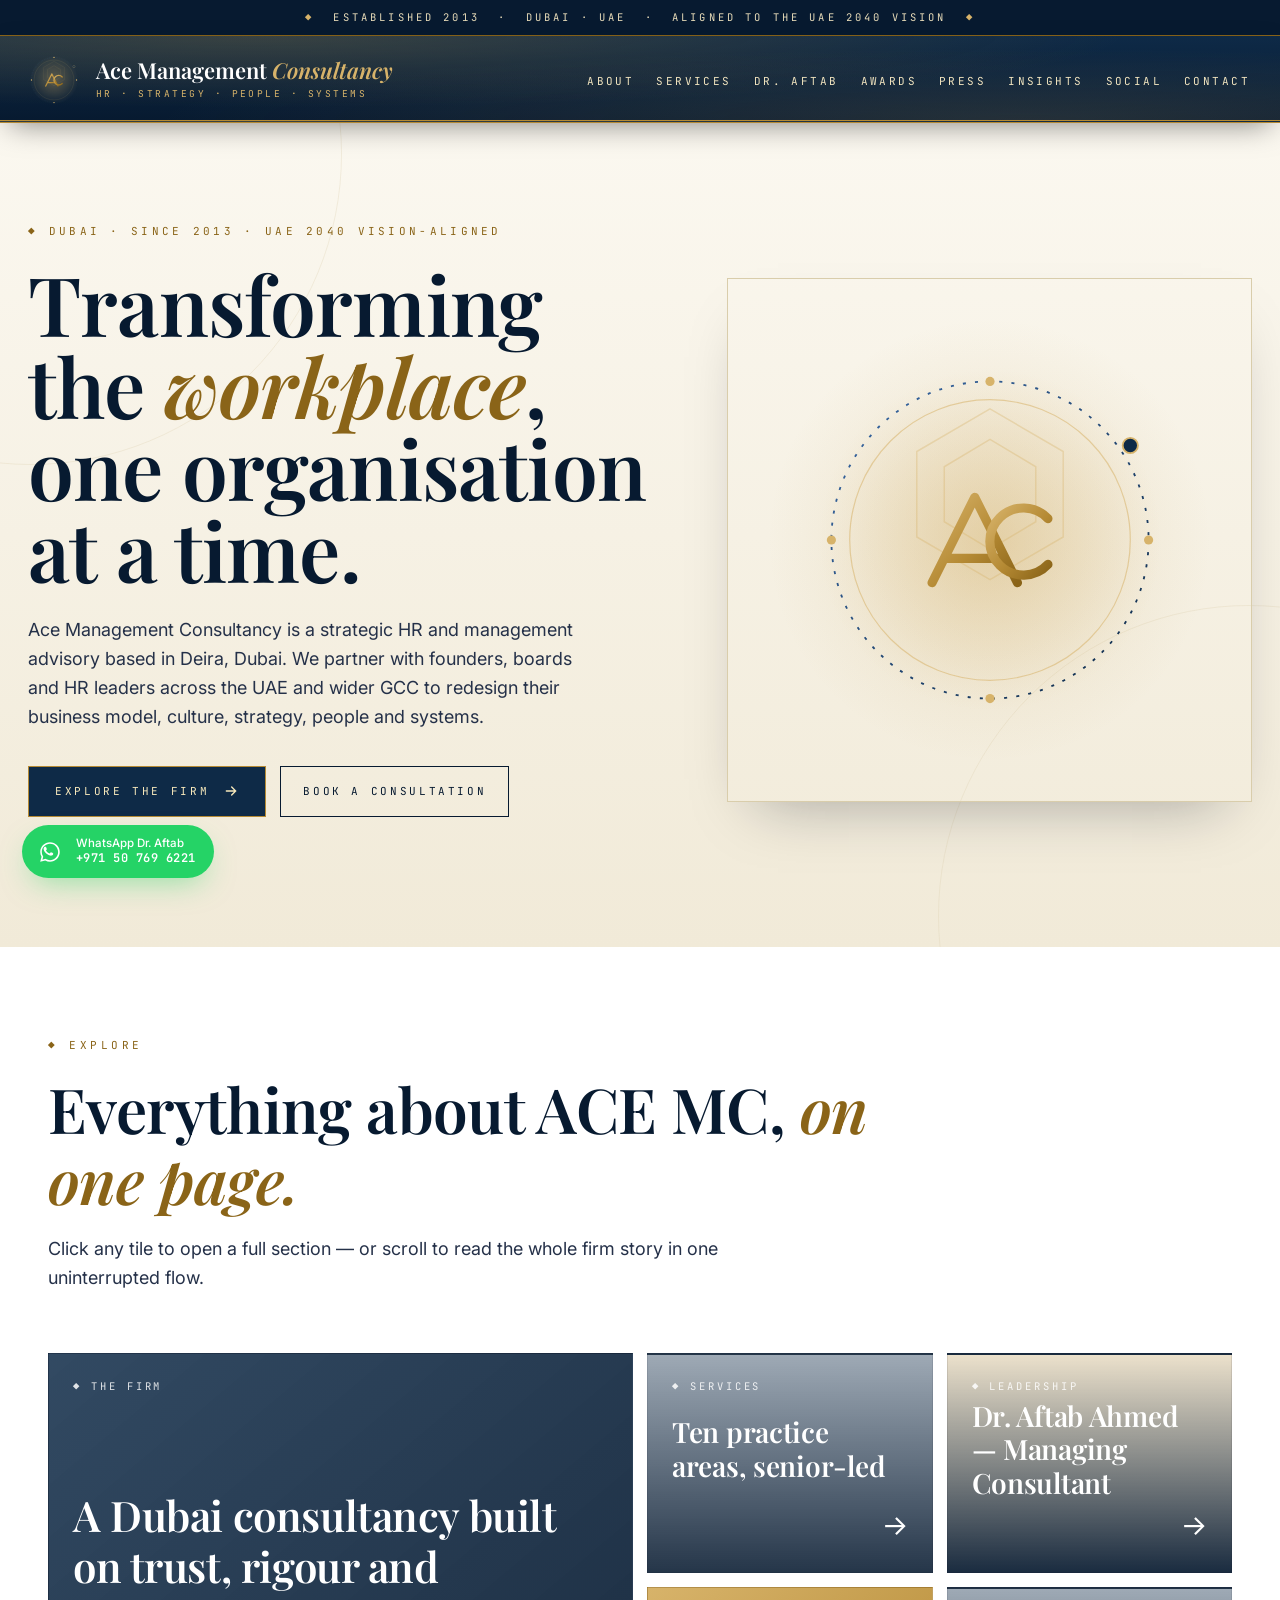
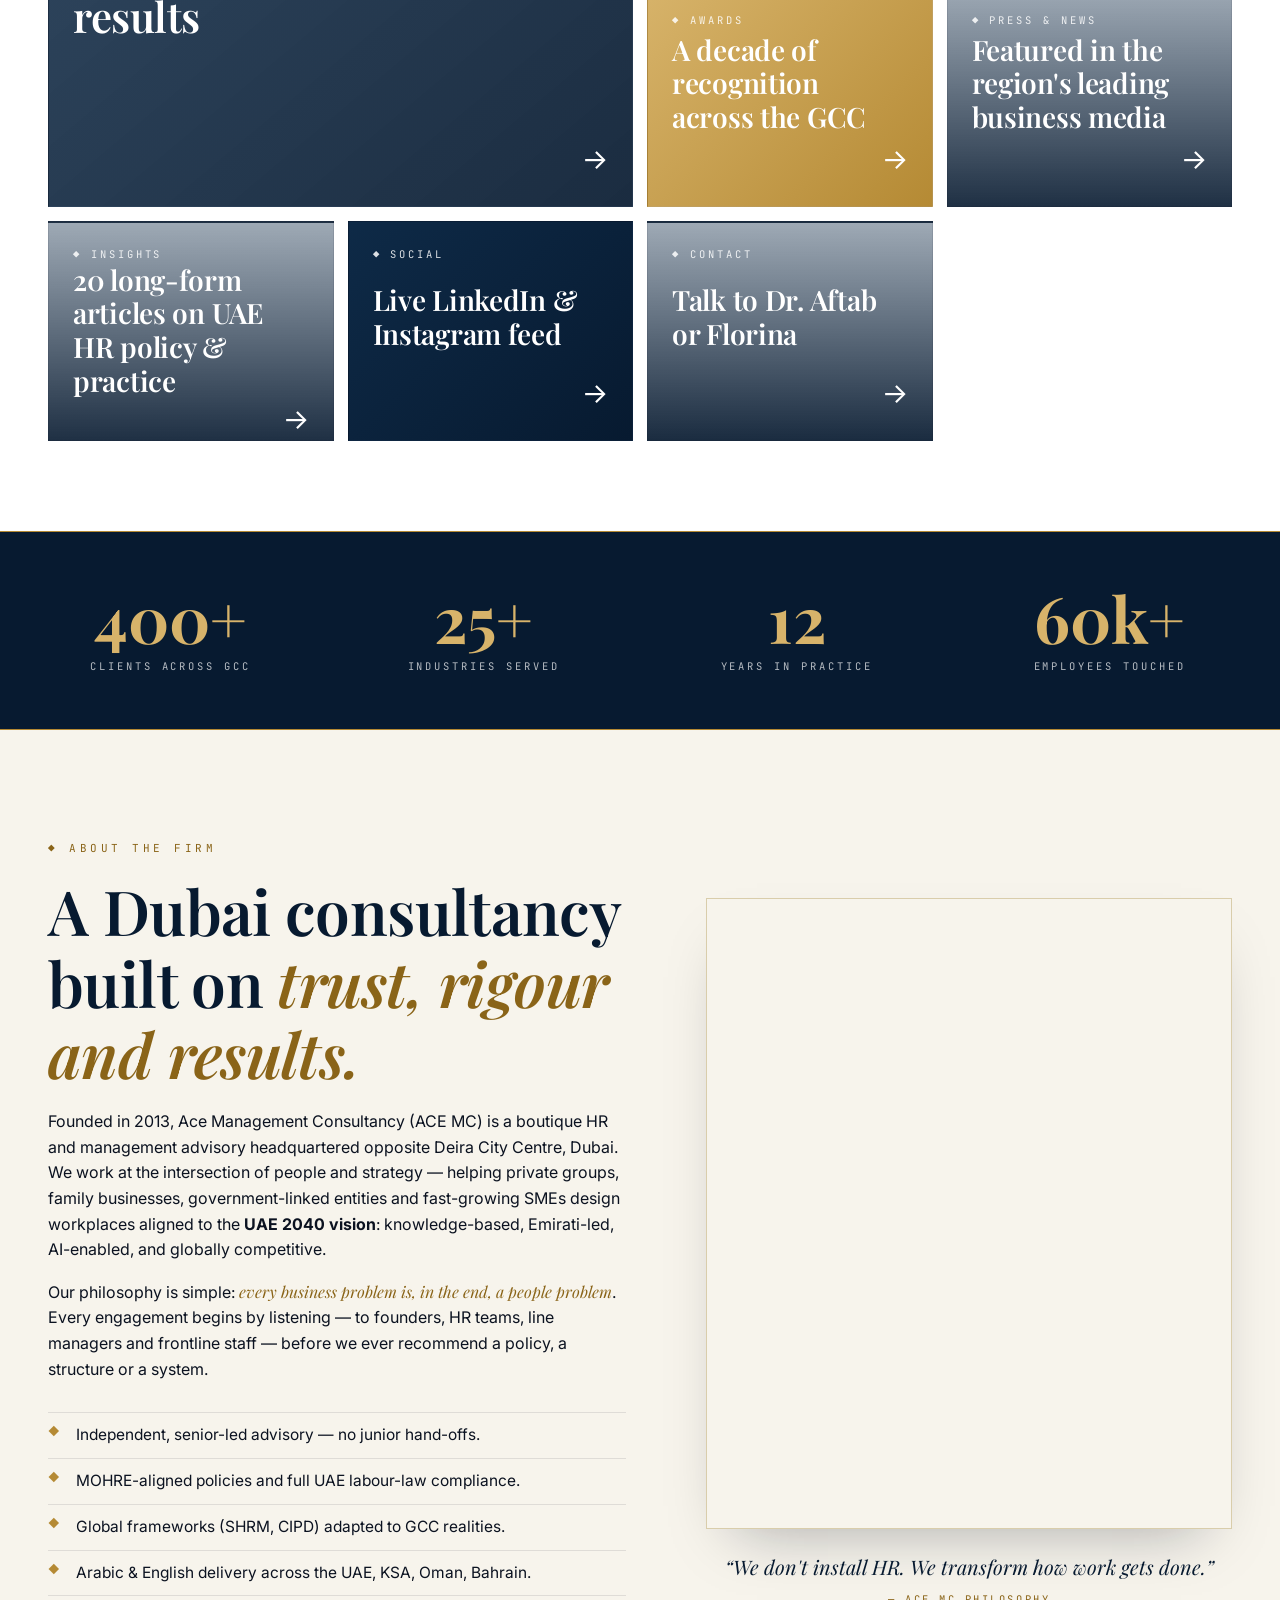
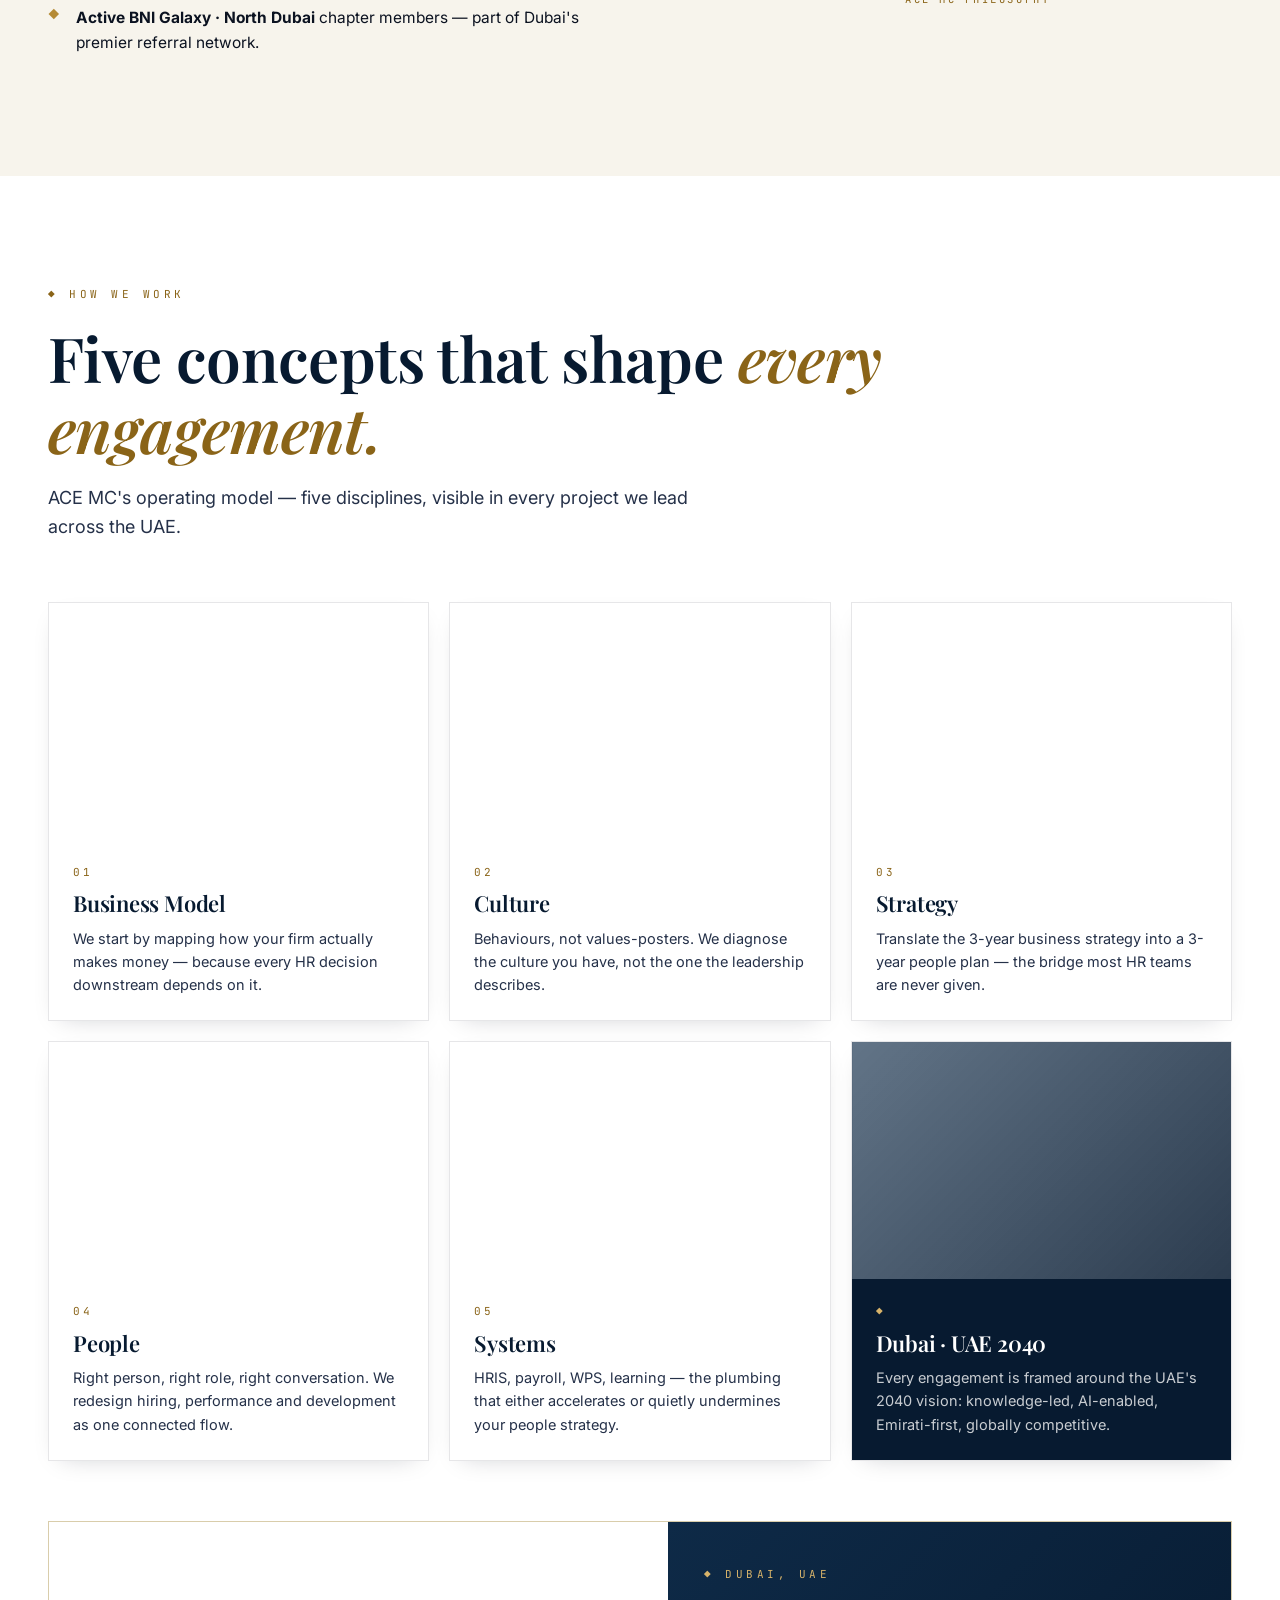
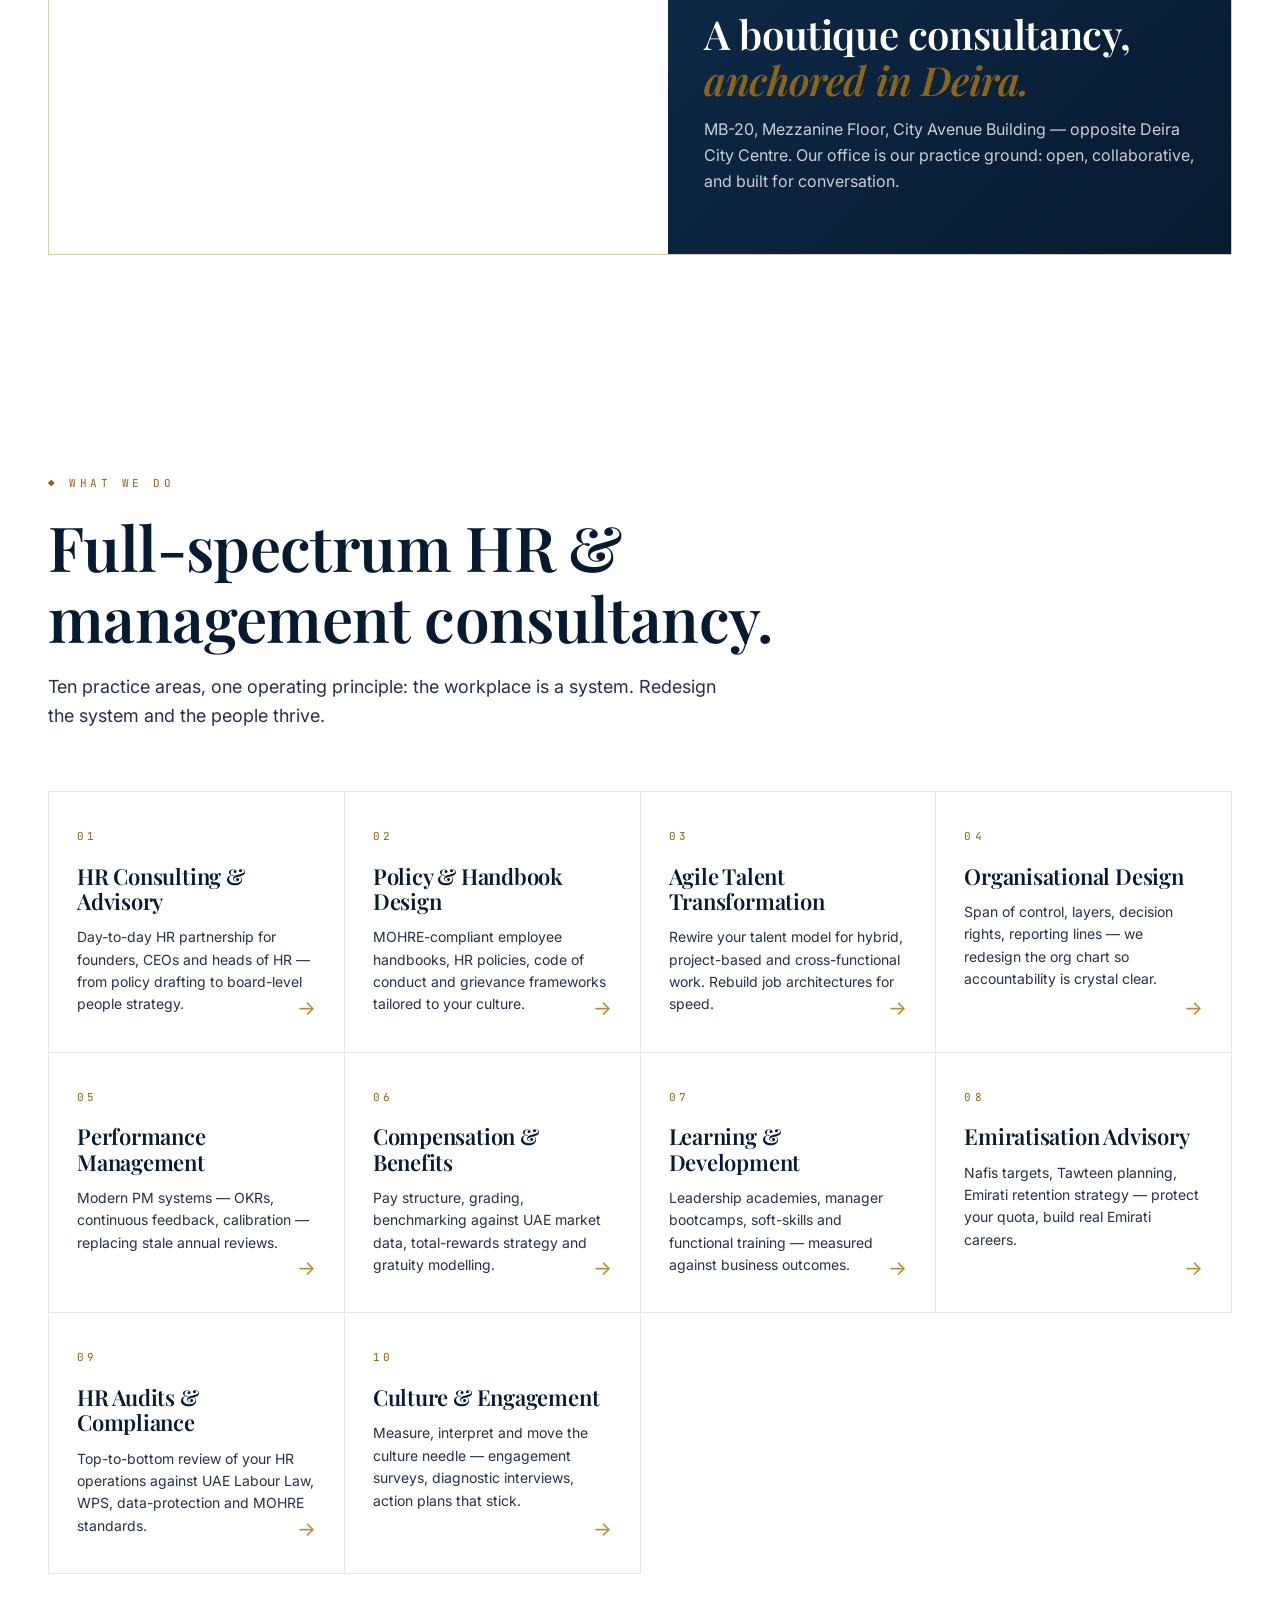
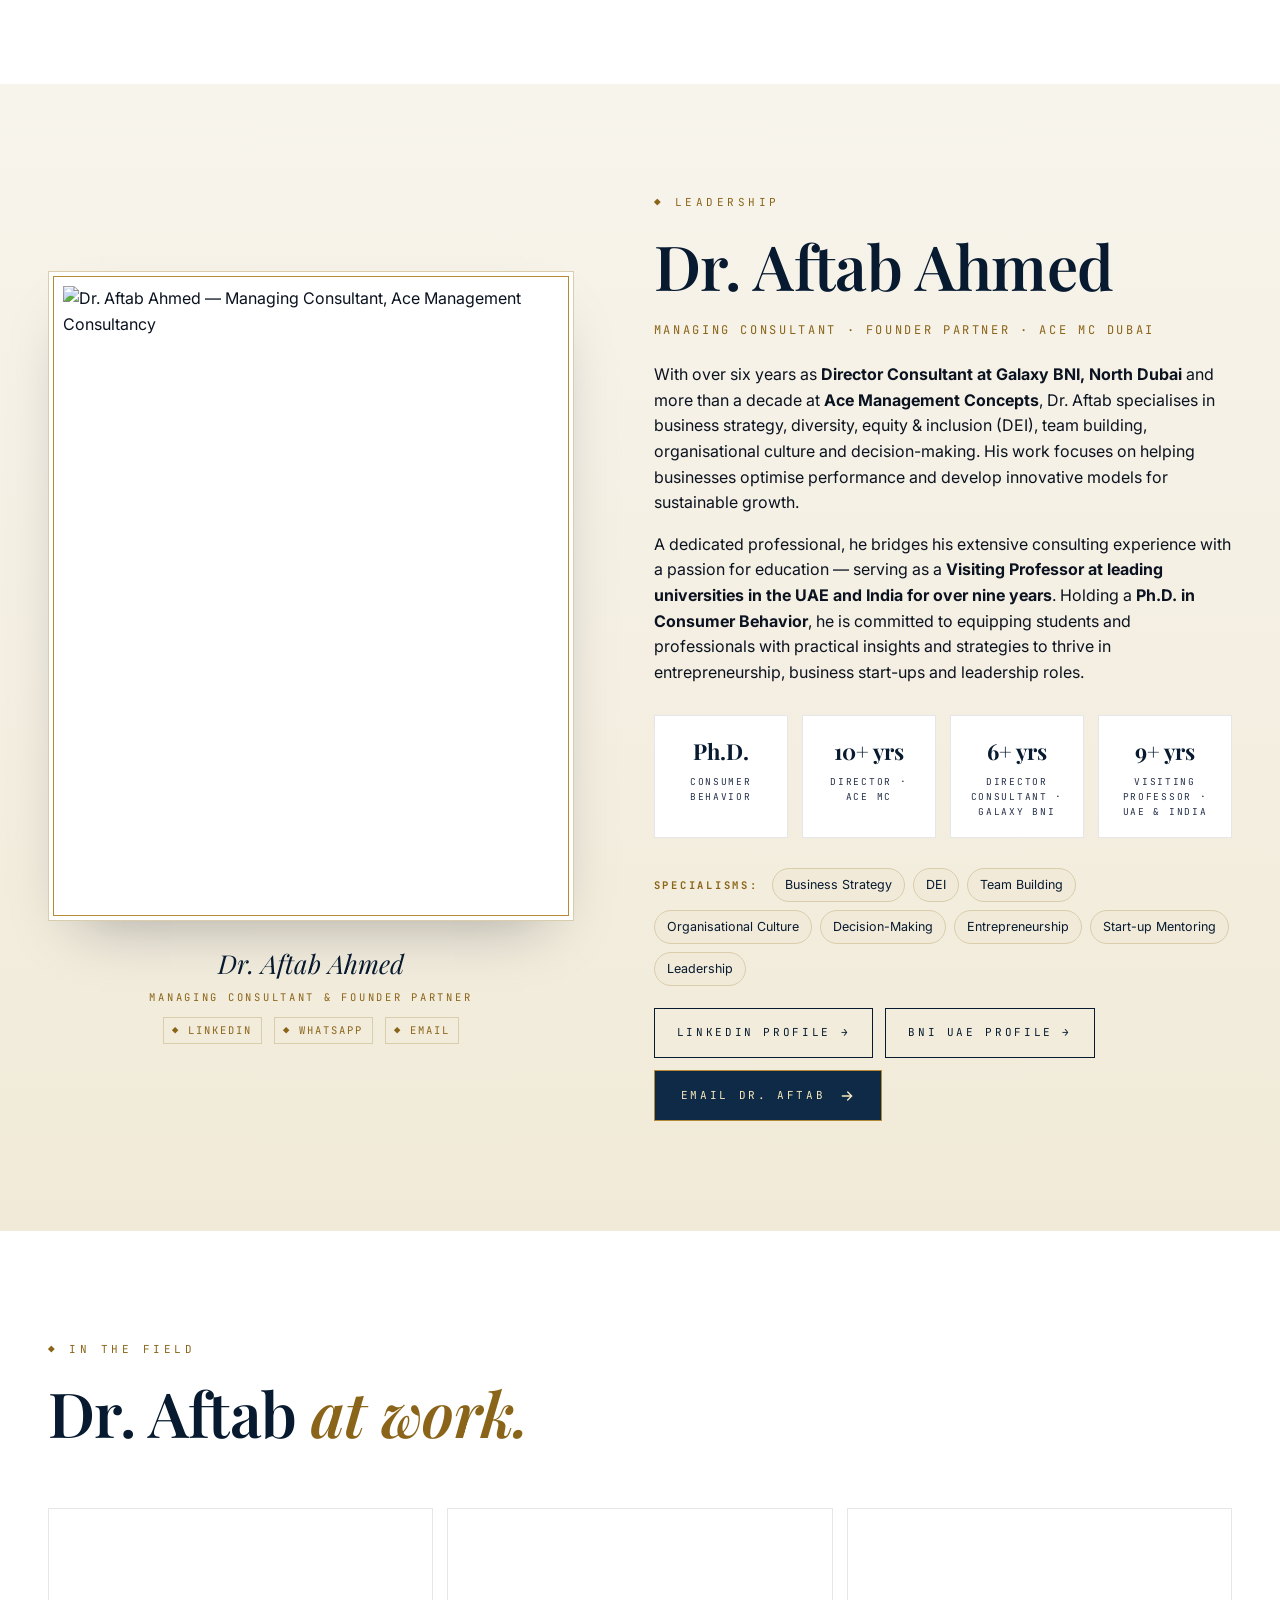
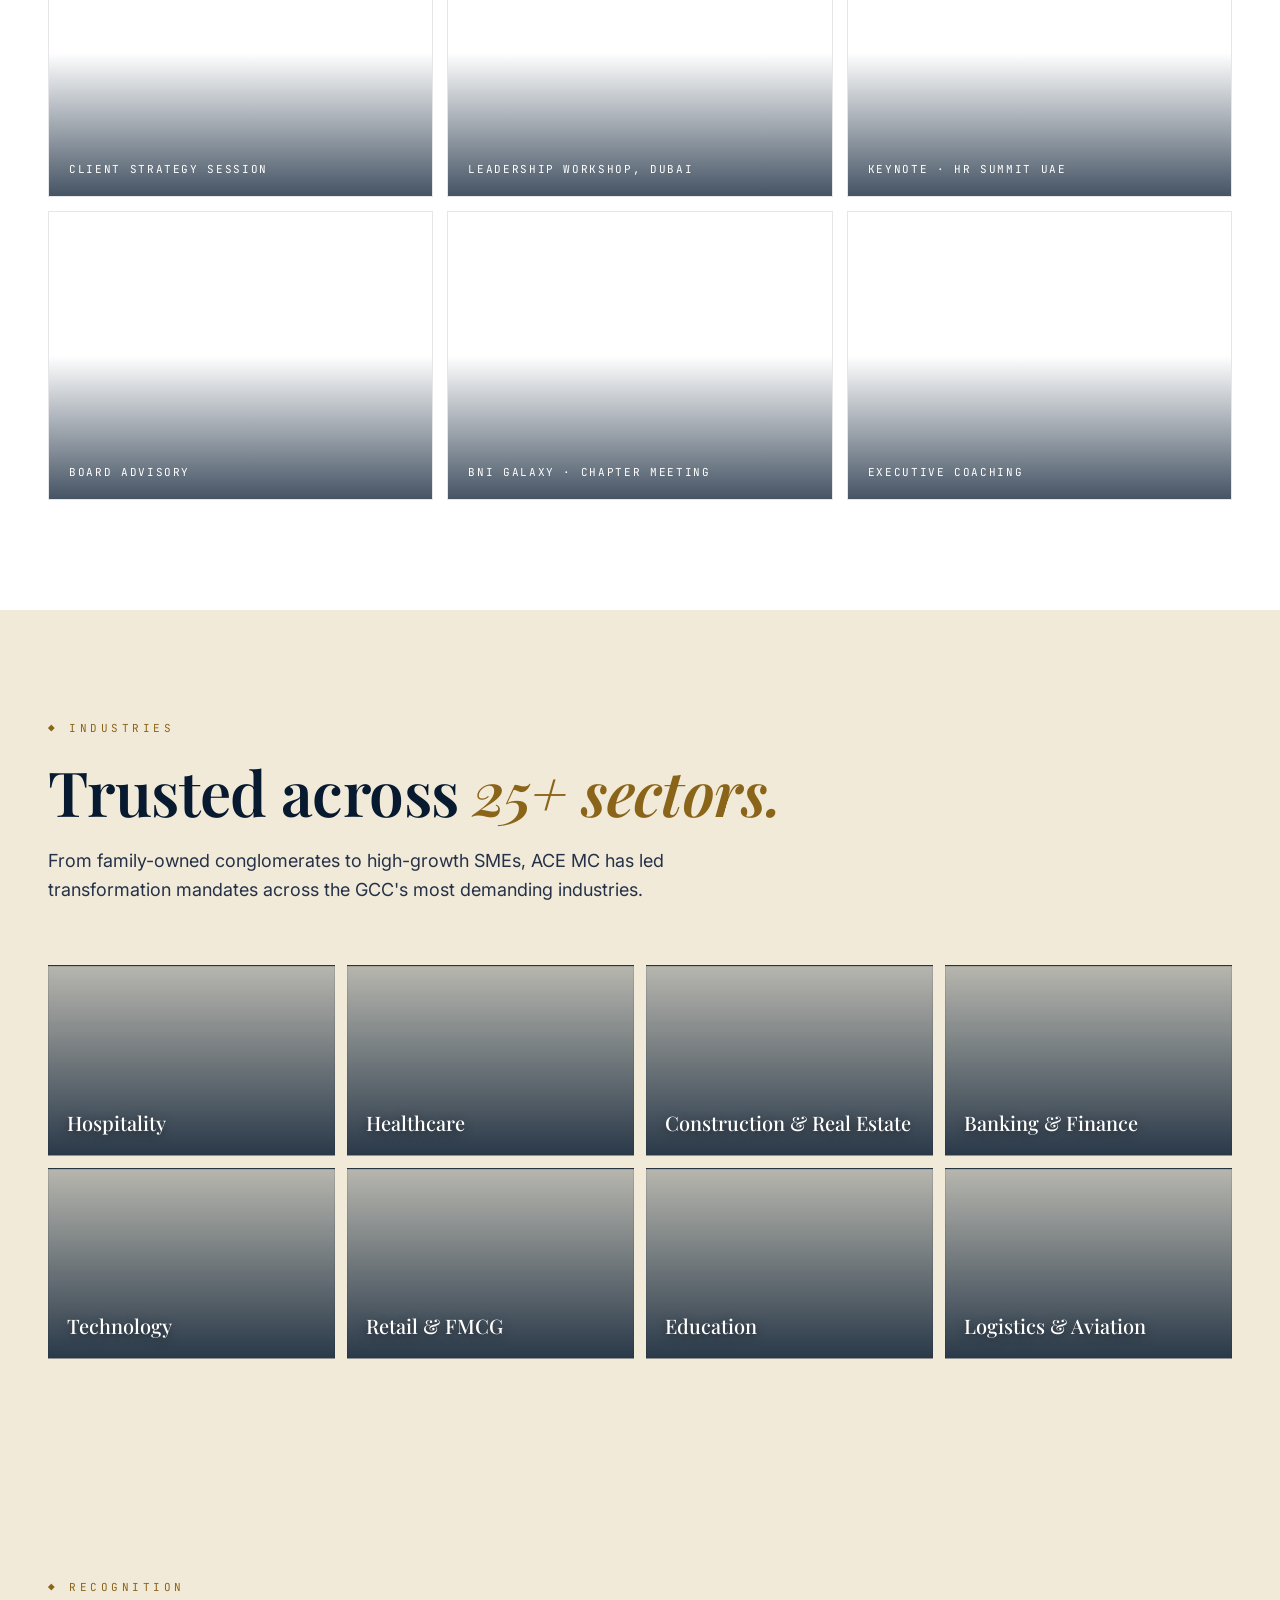
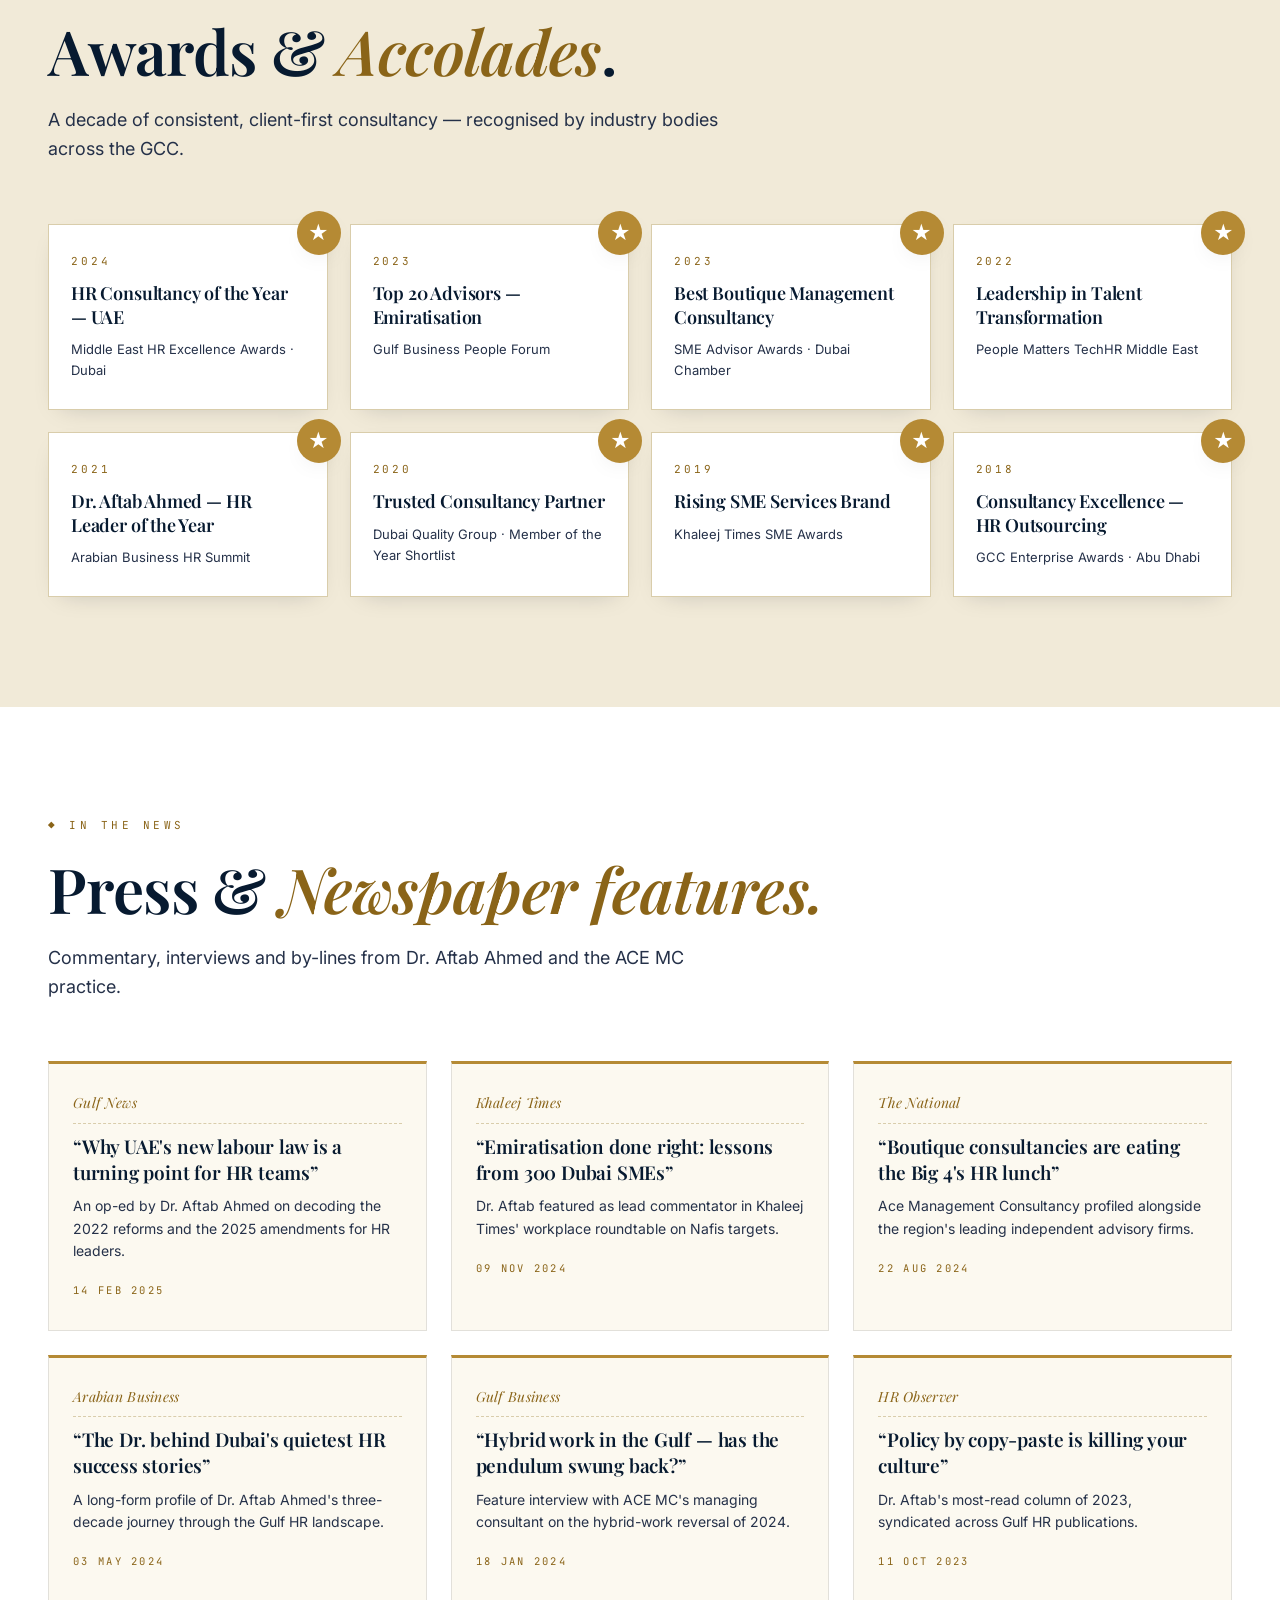
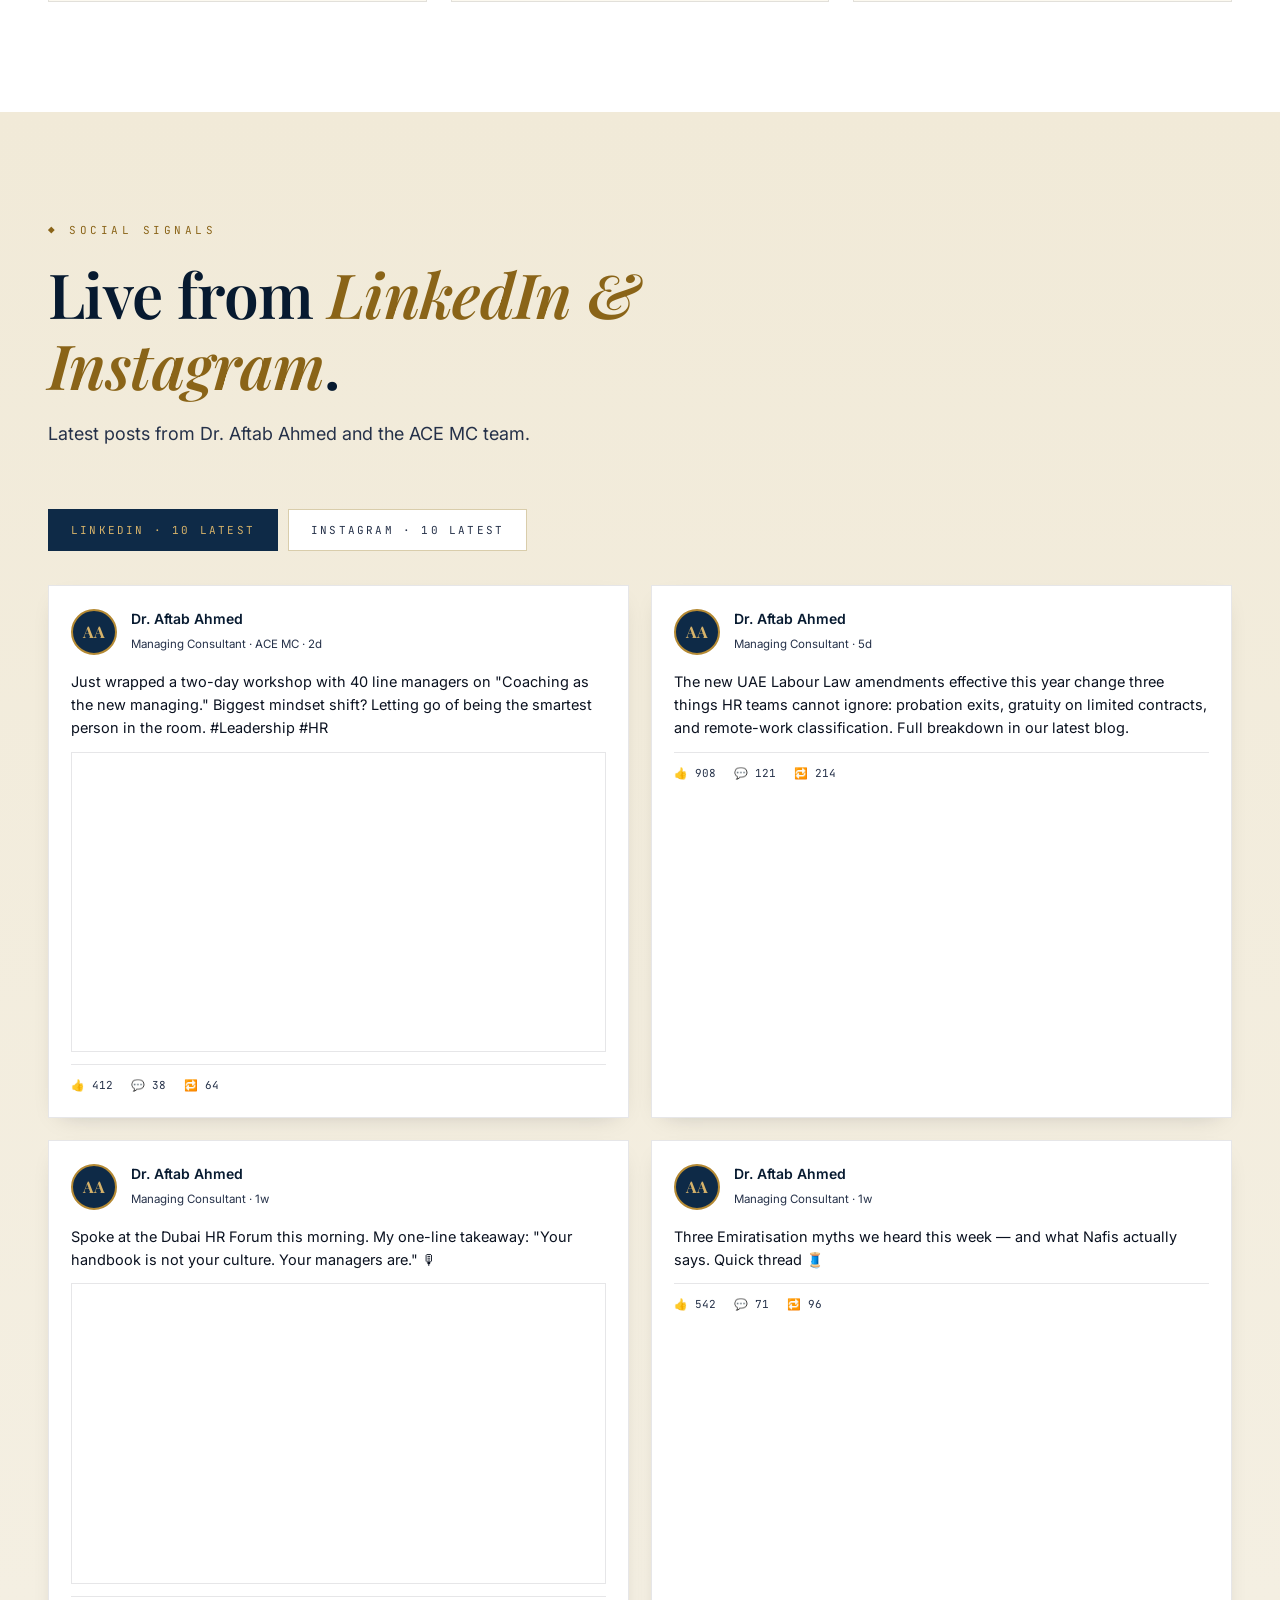
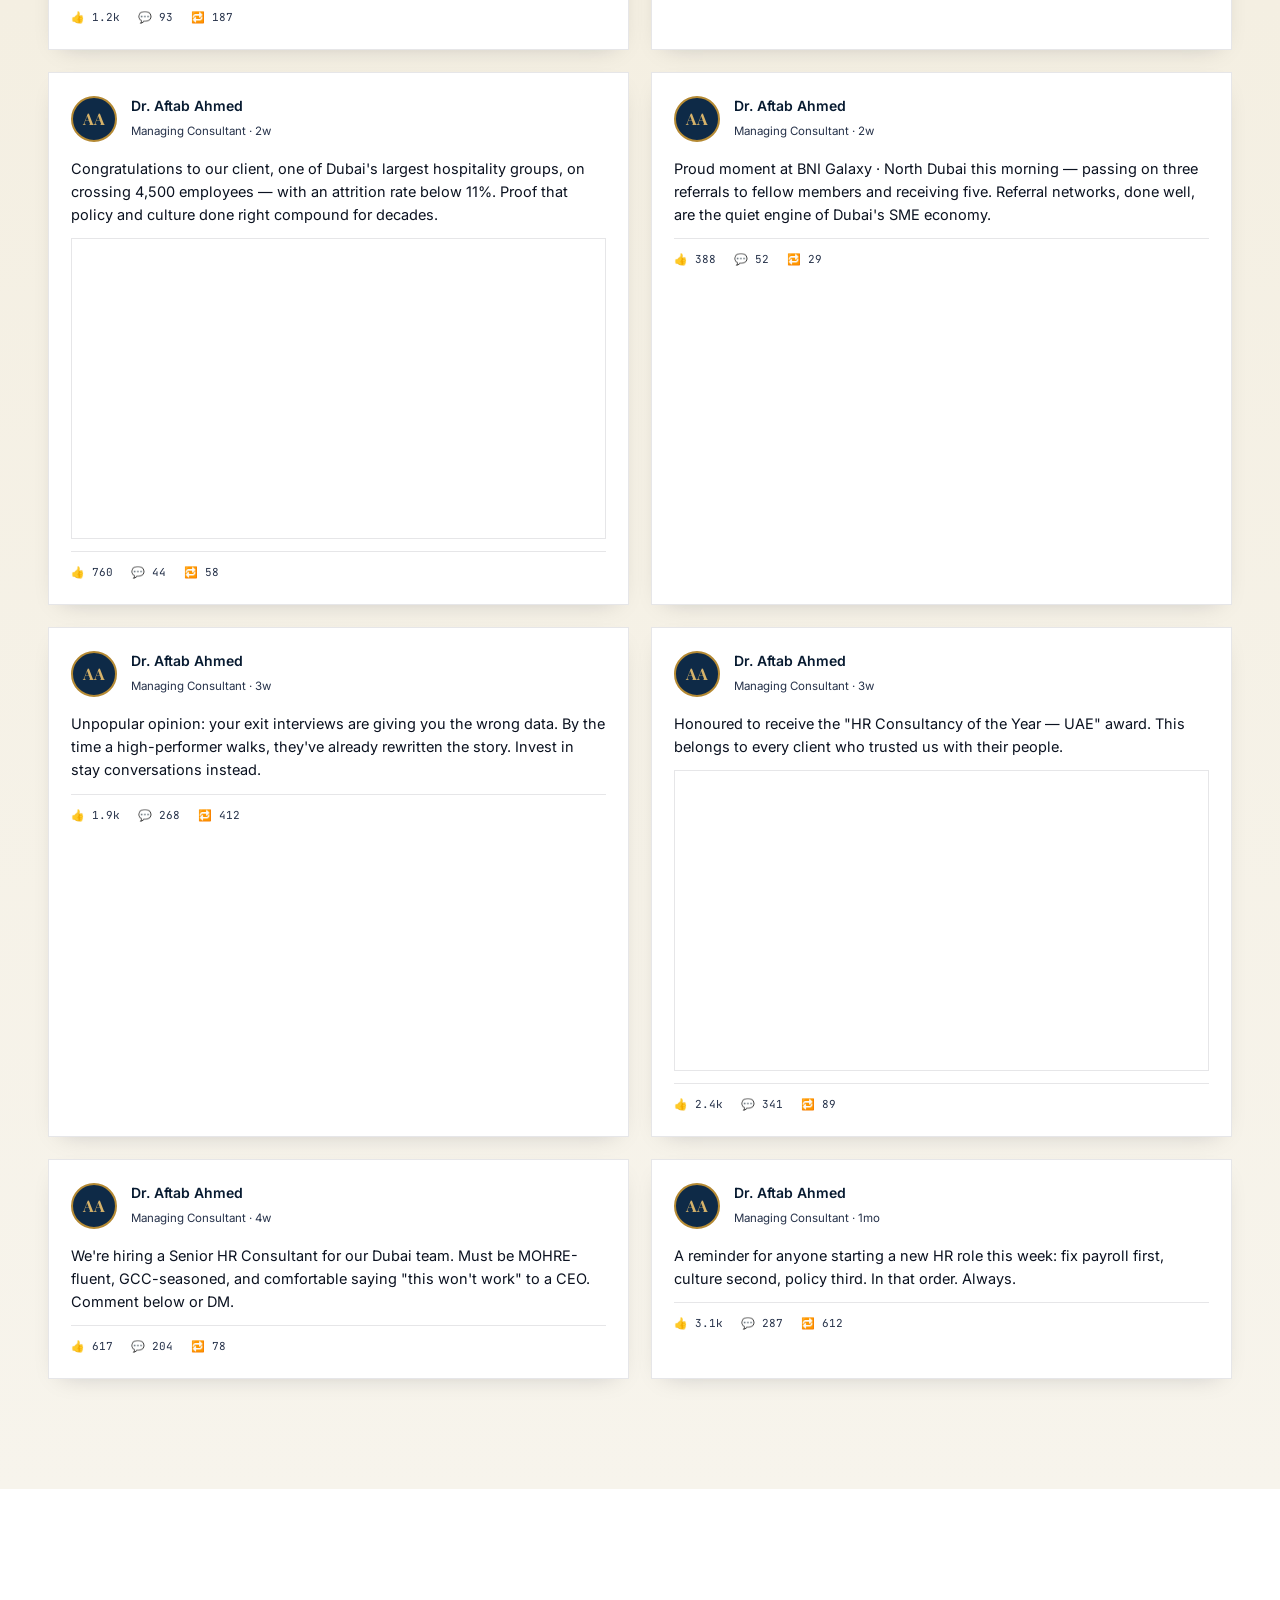
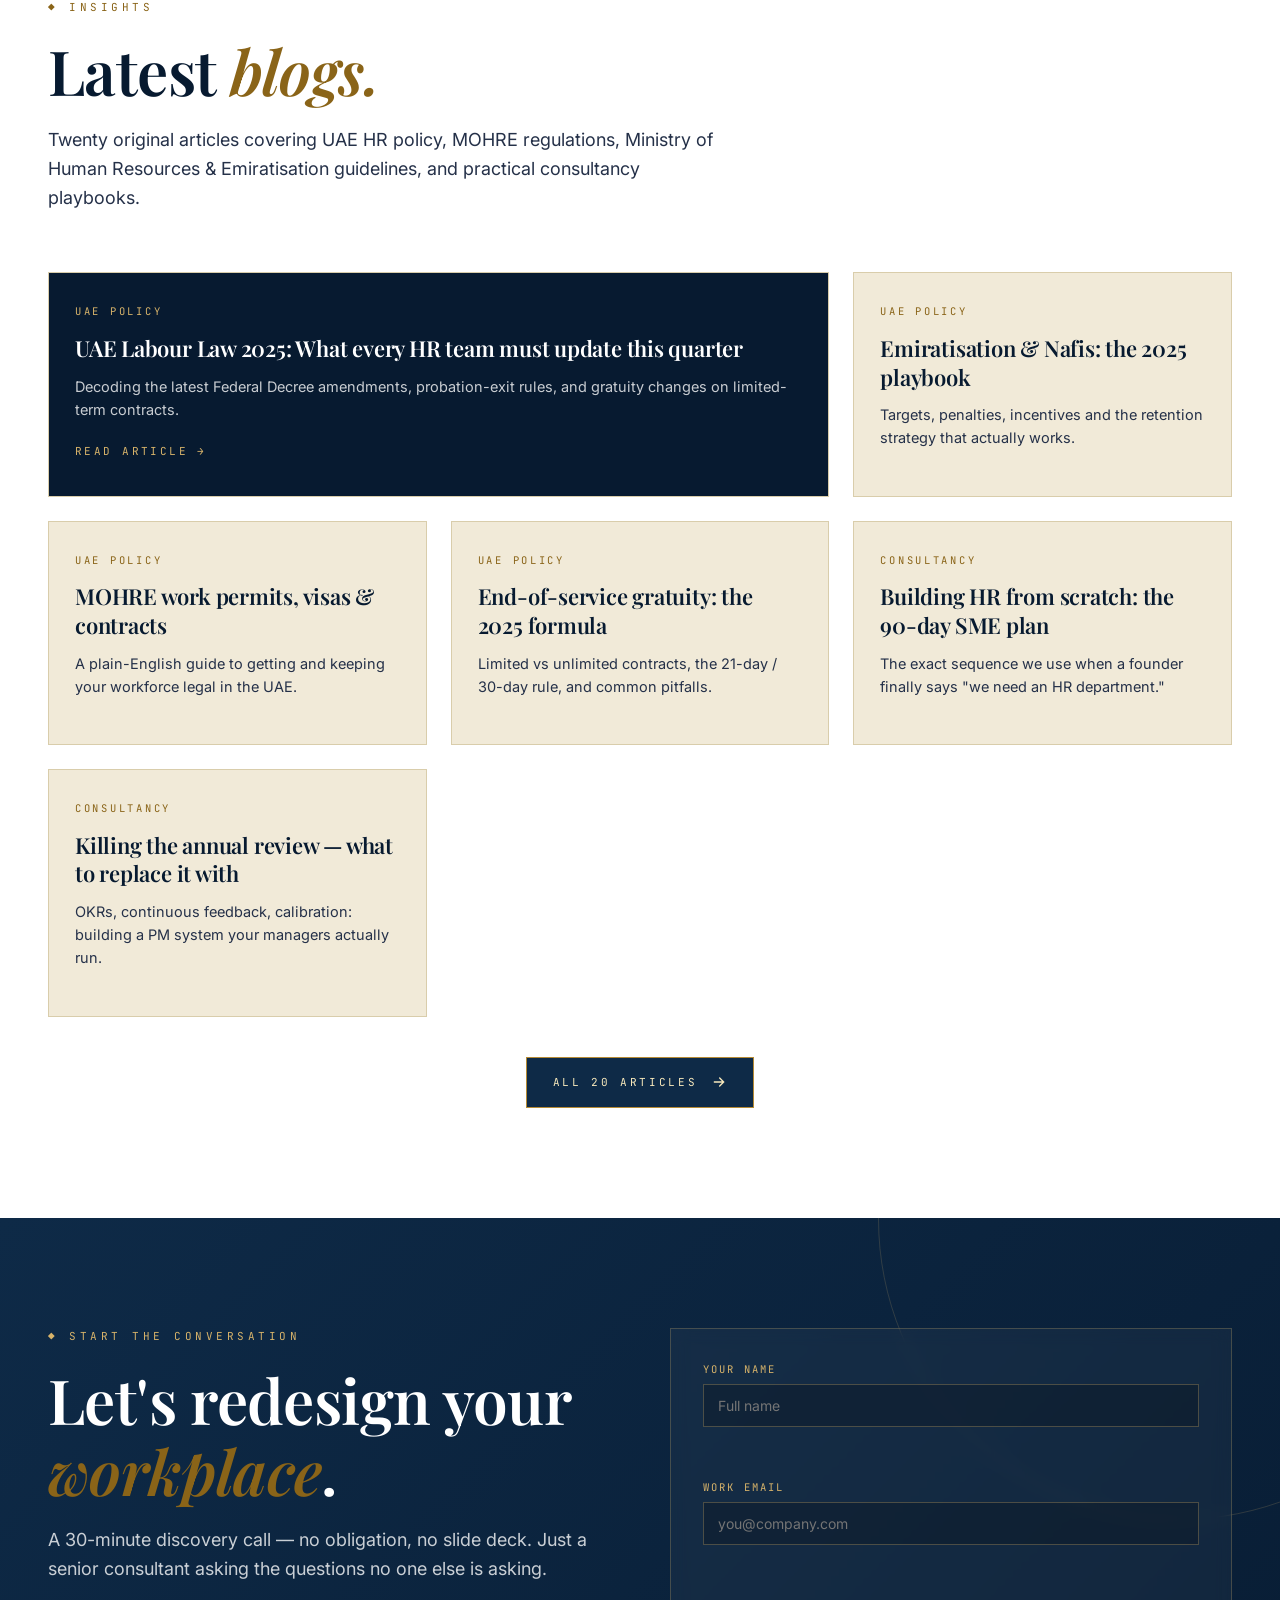
==== index.html @ 47710262 "Initial Ace Management Consultancy 2026 site" ====
<!doctype html>
<html lang="en">
<head>
<meta charset="utf-8" />
<meta name="viewport" content="width=device-width,initial-scale=1" />
<title>Ace Management Consultancy — HR &amp; Strategic Advisory, Dubai UAE</title>
<meta name="description" content="Ace Management Consultancy (ACE MC) — Dubai's trusted HR and management advisory since 2013. Led by Dr. Aftab Ahmed. HR consulting, policy, MOHRE advisory, Emiratisation, training, leadership and organisational design." />
<meta name="keywords" content="Ace Management Consultancy, ACE MC Dubai, Dr Aftab Ahmed, HR consultancy Dubai, MOHRE advisory, Emiratisation, UAE labour law, HR outsourcing Dubai, BNI Galaxy · North Dubai, UAE 2040 vision" />
<link rel="canonical" href="https://www.acemcdubai.com/" />
<meta property="og:title" content="Ace Management Consultancy — Transforming the Workplace" />
<meta property="og:description" content="Strategic HR &amp; management consultancy in Dubai, led by Dr. Aftab Ahmed. Since 2013." />
<meta property="og:type" content="website" />
<meta property="og:url" content="https://www.acemcdubai.com/" />
<meta property="og:image" content="https://www.acemcdubai.com/logo.svg" />
<link rel="icon" type="image/svg+xml" href="logo.svg" />

<link rel="preconnect" href="https://fonts.googleapis.com">
<link rel="preconnect" href="https://fonts.gstatic.com" crossorigin>
<link href="https://fonts.googleapis.com/css2?family=Inter:wght@300;400;500;600;700;800&family=Playfair+Display:ital,wght@0,500;0,600;0,700;1,500&family=JetBrains+Mono:wght@400;600&display=swap" rel="stylesheet">
<link rel="stylesheet" href="styles.css">
</head>
<body>

<!-- Top Ribbon -->
<div class="topbar">
  <span>◆</span> ESTABLISHED 2013 &nbsp;·&nbsp; DUBAI · UAE &nbsp;·&nbsp; ALIGNED TO THE UAE 2040 VISION <span>◆</span>
</div>

<!-- Navigation -->
<header class="nav">
  <div class="nav-inner">
    <a class="brand-lockup" href="#top">
      <img class="brand-logo" src="logo.svg" alt="Ace Management Consultancy" />
      <div class="brand-text">
        <div class="brand-name">Ace Management <em>Consultancy</em></div>
        <div class="brand-sub">HR · Strategy · People · Systems</div>
      </div>
    </a>
    <nav>
      <ul>
        <li><a href="#about">About</a></li>
        <li><a href="#services">Services</a></li>
        <li><a href="#leadership">Dr. Aftab</a></li>
        <li><a href="#awards">Awards</a></li>
        <li><a href="#press">Press</a></li>
        <li><a href="blog.html">Insights</a></li>
        <li><a href="#feeds">Social</a></li>
        <li><a href="#contact">Contact</a></li>
      </ul>
    </nav>
  </div>
</header>

<!-- HERO (Tata Elxsi-style clean, full-width) -->
<section class="hero-tx" id="top">
  <div class="hero-tx-grid">
    <div class="hero-tx-copy">
      <div class="hero-eyebrow">◆ Dubai · Since 2013 · UAE 2040 Vision-Aligned</div>
      <h1>Transforming the <em>workplace</em>,<br/>one organisation at a time.</h1>
      <p class="hero-lede">
        Ace Management Consultancy is a strategic HR and management advisory based in Deira, Dubai.
        We partner with founders, boards and HR leaders across the UAE and wider GCC to redesign their
        business model, culture, strategy, people and systems.
      </p>
      <div class="hero-cta-row">
        <a class="btn-primary" href="#explore">Explore the firm
          <svg viewBox="0 0 24 24"><path d="M5 12h14m-6-6 6 6-6 6" stroke="currentColor" stroke-width="2" fill="none" stroke-linecap="round"/></svg>
        </a>
        <a class="btn-ghost" href="#contact">Book a consultation</a>
      </div>
    </div>
    <div class="hero-tx-visual">
      <div class="logo-stage">
        <img src="logo.svg" alt="ACE MC monogram" />
      </div>
    </div>
  </div>
</section>

<!-- ========== TATA-ELXSI-STYLE EXPLORE GRID ========== -->
<section class="explore" id="explore">
  <div class="container">
    <div class="section-head">
      <div class="section-eyebrow">◆ Explore</div>
      <h2 class="section-title">Everything about ACE MC, <em>on one page.</em></h2>
      <p class="section-lede">Click any tile to open a full section — or scroll to read the whole firm story in one uninterrupted flow.</p>
    </div>

    <div class="tile-grid">
      <a class="tile tile-feat" href="#about" style="background-image:linear-gradient(140deg,rgba(14,42,71,.85),rgba(7,26,48,.92)),url('https://images.unsplash.com/photo-1497366216548-37526070297c?w=1200&q=80')">
        <span class="tile-kicker">◆ The Firm</span>
        <h3>A Dubai consultancy built on trust, rigour and results</h3>
        <span class="tile-arrow">→</span>
      </a>
      <a class="tile" href="#services" style="background-image:linear-gradient(180deg,rgba(14,42,71,.4),rgba(7,26,48,.88)),url('https://images.unsplash.com/photo-1556761175-5973dc0f32e7?w=900&q=80')">
        <span class="tile-kicker">◆ Services</span>
        <h3>Ten practice areas, senior-led</h3>
        <span class="tile-arrow">→</span>
      </a>
      <a class="tile" href="#leadership" style="background-image:linear-gradient(180deg,rgba(181,138,52,.25),rgba(7,26,48,.92)),url('https://images.unsplash.com/photo-1560250097-0b93528c311a?w=900&q=80')">
        <span class="tile-kicker">◆ Leadership</span>
        <h3>Dr. Aftab Ahmed — Managing Consultant</h3>
        <span class="tile-arrow">→</span>
      </a>
      <a class="tile tile-gold" href="#awards">
        <span class="tile-kicker">◆ Awards</span>
        <h3>A decade of recognition across the GCC</h3>
        <span class="tile-arrow">→</span>
      </a>
      <a class="tile" href="#press" style="background-image:linear-gradient(180deg,rgba(14,42,71,.4),rgba(7,26,48,.9)),url('https://images.unsplash.com/photo-1504711434969-e33886168f5c?w=900&q=80')">
        <span class="tile-kicker">◆ Press &amp; News</span>
        <h3>Featured in the region's leading business media</h3>
        <span class="tile-arrow">→</span>
      </a>
      <a class="tile" href="blog.html" style="background-image:linear-gradient(180deg,rgba(14,42,71,.4),rgba(7,26,48,.9)),url('https://images.unsplash.com/photo-1517245386807-bb43f82c33c4?w=900&q=80')">
        <span class="tile-kicker">◆ Insights</span>
        <h3>20 long-form articles on UAE HR policy &amp; practice</h3>
        <span class="tile-arrow">→</span>
      </a>
      <a class="tile tile-navy" href="#feeds">
        <span class="tile-kicker">◆ Social</span>
        <h3>Live LinkedIn &amp; Instagram feed</h3>
        <span class="tile-arrow">→</span>
      </a>
      <a class="tile" href="#contact" style="background-image:linear-gradient(180deg,rgba(14,42,71,.4),rgba(7,26,48,.92)),url('https://images.unsplash.com/photo-1542744173-8e7e53415bb0?w=900&q=80')">
        <span class="tile-kicker">◆ Contact</span>
        <h3>Talk to Dr. Aftab or Florina</h3>
        <span class="tile-arrow">→</span>
      </a>
    </div>
  </div>
</section>

<!-- Stats Strip -->
<section class="stats">
  <div class="stats-inner">
    <div class="stat"><strong>400+</strong><span>Clients across GCC</span></div>
    <div class="stat"><strong>25+</strong><span>Industries served</span></div>
    <div class="stat"><strong>12</strong><span>Years in practice</span></div>
    <div class="stat"><strong>60k+</strong><span>Employees touched</span></div>
  </div>
</section>

<!-- About -->
<section class="section" id="about">
  <div class="container two-col">
    <div>
      <div class="section-eyebrow">◆ About the Firm</div>
      <h2 class="section-title">A Dubai consultancy built on <em>trust, rigour and results.</em></h2>
      <p>
        Founded in 2013, Ace Management Consultancy (ACE MC) is a boutique HR and management advisory
        headquartered opposite Deira City Centre, Dubai. We work at the intersection of people and
        strategy — helping private groups, family businesses, government-linked entities and fast-growing
        SMEs design workplaces aligned to the <strong>UAE 2040 vision</strong>: knowledge-based, Emirati-led,
        AI-enabled, and globally competitive.
      </p>
      <p>
        Our philosophy is simple: <em>every business problem is, in the end, a people problem</em>.
        Every engagement begins by listening — to founders, HR teams, line managers and frontline
        staff — before we ever recommend a policy, a structure or a system.
      </p>
      <ul class="tick-list">
        <li>Independent, senior-led advisory — no junior hand-offs.</li>
        <li>MOHRE-aligned policies and full UAE labour-law compliance.</li>
        <li>Global frameworks (SHRM, CIPD) adapted to GCC realities.</li>
        <li>Arabic &amp; English delivery across the UAE, KSA, Oman, Bahrain.</li>
        <li><strong>Active BNI Galaxy · North Dubai</strong> chapter members — part of Dubai's premier referral network.</li>
      </ul>
    </div>
    <div class="about-card">
      <div class="ac-img" style="background-image:url('https://images.unsplash.com/photo-1556761175-5973dc0f32e7?w=1200&q=80');"></div>
      <div class="ac-caption">
        <em>“We don't install HR. We transform how work gets done.”</em>
        <span>— ACE MC Philosophy</span>
      </div>
    </div>
  </div>
</section>

<!-- Company Concepts — visual pillars -->
<section class="section concepts" id="concepts">
  <div class="container">
    <div class="section-head">
      <div class="section-eyebrow">◆ How We Work</div>
      <h2 class="section-title">Five concepts that shape <em>every engagement.</em></h2>
      <p class="section-lede">ACE MC's operating model — five disciplines, visible in every project we lead across the UAE.</p>
    </div>
    <div class="concept-grid">
      <article class="concept-card">
        <div class="cc-img" style="background-image:url('https://images.unsplash.com/photo-1454165804606-c3d57bc86b40?w=900&q=80')"></div>
        <div class="cc-body"><span class="cc-num">01</span><h3>Business Model</h3><p>We start by mapping how your firm actually makes money — because every HR decision downstream depends on it.</p></div>
      </article>
      <article class="concept-card">
        <div class="cc-img" style="background-image:url('https://images.unsplash.com/photo-1517245386807-bb43f82c33c4?w=900&q=80')"></div>
        <div class="cc-body"><span class="cc-num">02</span><h3>Culture</h3><p>Behaviours, not values-posters. We diagnose the culture you have, not the one the leadership describes.</p></div>
      </article>
      <article class="concept-card">
        <div class="cc-img" style="background-image:url('https://images.unsplash.com/photo-1519389950473-47ba0277781c?w=900&q=80')"></div>
        <div class="cc-body"><span class="cc-num">03</span><h3>Strategy</h3><p>Translate the 3-year business strategy into a 3-year people plan — the bridge most HR teams are never given.</p></div>
      </article>
      <article class="concept-card">
        <div class="cc-img" style="background-image:url('https://images.unsplash.com/photo-1522202176988-66273c2fd55f?w=900&q=80')"></div>
        <div class="cc-body"><span class="cc-num">04</span><h3>People</h3><p>Right person, right role, right conversation. We redesign hiring, performance and development as one connected flow.</p></div>
      </article>
      <article class="concept-card">
        <div class="cc-img" style="background-image:url('https://images.unsplash.com/photo-1551288049-bebda4e38f71?w=900&q=80')"></div>
        <div class="cc-body"><span class="cc-num">05</span><h3>Systems</h3><p>HRIS, payroll, WPS, learning — the plumbing that either accelerates or quietly undermines your people strategy.</p></div>
      </article>
      <article class="concept-card feat-card">
        <div class="cc-img" style="background-image:linear-gradient(135deg,rgba(14,42,71,.65),rgba(7,26,48,.85)),url('https://images.unsplash.com/photo-1512453979798-5ea266f8880c?w=1200&q=80')"></div>
        <div class="cc-body light"><span class="cc-num">◆</span><h3>Dubai · UAE 2040</h3><p>Every engagement is framed around the UAE's 2040 vision: knowledge-led, AI-enabled, Emirati-first, globally competitive.</p></div>
      </article>
    </div>

    <div class="concept-banner">
      <div class="cb-img" style="background-image:url('https://images.unsplash.com/photo-1582407947304-fd86f028f716?w=1600&q=80')"></div>
      <div class="cb-text">
        <div class="section-eyebrow light">◆ Dubai, UAE</div>
        <h3>A boutique consultancy, <em>anchored in Deira.</em></h3>
        <p>MB-20, Mezzanine Floor, City Avenue Building — opposite Deira City Centre. Our office is our practice ground: open, collaborative, and built for conversation.</p>
      </div>
    </div>
  </div>
</section>

<!-- Services -->
<section class="section services" id="services">
  <div class="container">
    <div class="section-head">
      <div class="section-eyebrow">◆ What We Do</div>
      <h2 class="section-title">Full-spectrum HR &amp; management consultancy.</h2>
      <p class="section-lede">Ten practice areas, one operating principle: the workplace is a system.
      Redesign the system and the people thrive.</p>
    </div>
    <div class="service-grid">
      <a class="sv-card" href="#contact"><div class="sv-num">01</div><h3>HR Consulting &amp; Advisory</h3><p>Day-to-day HR partnership for founders, CEOs and heads of HR — from policy drafting to board-level people strategy.</p><span class="sv-arrow">→</span></a>
      <a class="sv-card" href="#contact"><div class="sv-num">02</div><h3>Policy &amp; Handbook Design</h3><p>MOHRE-compliant employee handbooks, HR policies, code of conduct and grievance frameworks tailored to your culture.</p><span class="sv-arrow">→</span></a>
      <a class="sv-card" href="#contact"><div class="sv-num">03</div><h3>Agile Talent Transformation</h3><p>Rewire your talent model for hybrid, project-based and cross-functional work. Rebuild job architectures for speed.</p><span class="sv-arrow">→</span></a>
      <a class="sv-card" href="#contact"><div class="sv-num">04</div><h3>Organisational Design</h3><p>Span of control, layers, decision rights, reporting lines — we redesign the org chart so accountability is crystal clear.</p><span class="sv-arrow">→</span></a>
      <a class="sv-card" href="#contact"><div class="sv-num">05</div><h3>Performance Management</h3><p>Modern PM systems — OKRs, continuous feedback, calibration — replacing stale annual reviews.</p><span class="sv-arrow">→</span></a>
      <a class="sv-card" href="#contact"><div class="sv-num">06</div><h3>Compensation &amp; Benefits</h3><p>Pay structure, grading, benchmarking against UAE market data, total-rewards strategy and gratuity modelling.</p><span class="sv-arrow">→</span></a>
      <a class="sv-card" href="#contact"><div class="sv-num">07</div><h3>Learning &amp; Development</h3><p>Leadership academies, manager bootcamps, soft-skills and functional training — measured against business outcomes.</p><span class="sv-arrow">→</span></a>
      <a class="sv-card" href="#contact"><div class="sv-num">08</div><h3>Emiratisation Advisory</h3><p>Nafis targets, Tawteen planning, Emirati retention strategy — protect your quota, build real Emirati careers.</p><span class="sv-arrow">→</span></a>
      <a class="sv-card" href="#contact"><div class="sv-num">09</div><h3>HR Audits &amp; Compliance</h3><p>Top-to-bottom review of your HR operations against UAE Labour Law, WPS, data-protection and MOHRE standards.</p><span class="sv-arrow">→</span></a>
      <a class="sv-card" href="#contact"><div class="sv-num">10</div><h3>Culture &amp; Engagement</h3><p>Measure, interpret and move the culture needle — engagement surveys, diagnostic interviews, action plans that stick.</p><span class="sv-arrow">→</span></a>
    </div>
  </div>
</section>

<!-- Leadership — Dr Aftab Ahmed -->
<section class="section leadership" id="leadership">
  <div class="container two-col reverse">
    <div class="leader-portrait">
      <div class="lp-frame">
        <!-- NOTE: Replace this image src with the real Dr. Aftab Ahmed LinkedIn photo when available -->
        <img data-replace="dr-aftab-linkedin-photo" src="https://images.unsplash.com/photo-1560250097-0b93528c311a?w=800&q=80" alt="Dr. Aftab Ahmed — Managing Consultant, Ace Management Consultancy" />
      </div>
      <div class="lp-cap"><em>Dr. Aftab Ahmed</em><span>Managing Consultant &amp; Founder Partner</span>
        <div class="lp-links">
          <a href="https://www.linkedin.com/in/aftab-ahmed-06759b10" target="_blank" rel="noopener">◆ LinkedIn</a>
          <a href="https://wa.me/971507696221" target="_blank" rel="noopener">◆ WhatsApp</a>
          <a href="mailto:aftab@acemcdubai.com">◆ Email</a>
        </div>
      </div>
    </div>
    <div>
      <div class="section-eyebrow">◆ Leadership</div>
      <h2 class="section-title">Dr. Aftab Ahmed</h2>
      <p class="lead-title">Managing Consultant · Founder Partner · ACE MC Dubai</p>
      <p>
        With over six years as <strong>Director Consultant at Galaxy BNI, North Dubai</strong> and
        more than a decade at <strong>Ace Management Concepts</strong>, Dr. Aftab specialises in
        business strategy, diversity, equity &amp; inclusion (DEI), team building, organisational
        culture and decision-making. His work focuses on helping businesses optimise performance and
        develop innovative models for sustainable growth.
      </p>
      <p>
        A dedicated professional, he bridges his extensive consulting experience with a passion for
        education — serving as a <strong>Visiting Professor at leading universities in the UAE and
        India for over nine years</strong>. Holding a <strong>Ph.D. in Consumer Behavior</strong>, he
        is committed to equipping students and professionals with practical insights and strategies
        to thrive in entrepreneurship, business start-ups and leadership roles.
      </p>
      <div class="cred-grid">
        <div class="cred"><strong>Ph.D.</strong><span>Consumer Behavior</span></div>
        <div class="cred"><strong>10+ yrs</strong><span>Director · ACE MC</span></div>
        <div class="cred"><strong>6+ yrs</strong><span>Director Consultant · Galaxy BNI</span></div>
        <div class="cred"><strong>9+ yrs</strong><span>Visiting Professor · UAE &amp; India</span></div>
      </div>
      <div class="specialisms">
        <strong>Specialisms:</strong>
        <span>Business Strategy</span>
        <span>DEI</span>
        <span>Team Building</span>
        <span>Organisational Culture</span>
        <span>Decision-Making</span>
        <span>Entrepreneurship</span>
        <span>Start-up Mentoring</span>
        <span>Leadership</span>
      </div>
      <div class="lead-links">
        <a class="btn-ghost" href="https://www.linkedin.com/in/aftab-ahmed-06759b10" target="_blank" rel="noopener">LinkedIn Profile →</a>
        <a class="btn-ghost" href="https://bni.ae/en-AE/memberdetails?encryptedMemberId=zfd6nnaWQ4ez1ZFO8RMb1g%3D%3D&amp;name=Aftab+Ahmed" target="_blank" rel="noopener">BNI UAE Profile →</a>
        <a class="btn-primary" href="mailto:aftab@acemcdubai.com">Email Dr. Aftab
          <svg viewBox="0 0 24 24"><path d="M5 12h14m-6-6 6 6-6 6" stroke="currentColor" stroke-width="2" fill="none" stroke-linecap="round"/></svg>
        </a>
      </div>
    </div>
  </div>
</section>

<!-- Photo gallery of Dr Aftab -->
<section class="section photos-strip">
  <div class="container">
    <div class="section-head">
      <div class="section-eyebrow">◆ In the Field</div>
      <h2 class="section-title">Dr. Aftab <em>at work.</em></h2>
    </div>
    <div class="photo-grid">
      <div class="pg-item" style="background-image:url('https://images.unsplash.com/photo-1552664730-d307ca884978?w=800&q=80')"><span>Client strategy session</span></div>
      <div class="pg-item" style="background-image:url('https://images.unsplash.com/photo-1573164713714-d95e436ab8d6?w=800&q=80')"><span>Leadership workshop, Dubai</span></div>
      <div class="pg-item" style="background-image:url('https://images.unsplash.com/photo-1541746972996-4e0b0f43e02a?w=800&q=80')"><span>Keynote · HR Summit UAE</span></div>
      <div class="pg-item" style="background-image:url('https://images.unsplash.com/photo-1542744173-8e7e53415bb0?w=800&q=80')"><span>Board advisory</span></div>
      <div class="pg-item" style="background-image:url('https://images.unsplash.com/photo-1551836022-d5d88e9218df?w=800&q=80')"><span>BNI Galaxy · chapter meeting</span></div>
      <div class="pg-item" style="background-image:url('https://images.unsplash.com/photo-1600880292203-757bb62b4baf?w=800&q=80')"><span>Executive coaching</span></div>
    </div>
  </div>
</section>

<!-- Industries served strip -->
<section class="section industries">
  <div class="container">
    <div class="section-head">
      <div class="section-eyebrow">◆ Industries</div>
      <h2 class="section-title">Trusted across <em>25+ sectors.</em></h2>
      <p class="section-lede">From family-owned conglomerates to high-growth SMEs, ACE MC has led transformation mandates across the GCC's most demanding industries.</p>
    </div>
    <div class="ind-grid">
      <div class="ind" style="background-image:linear-gradient(180deg,rgba(7,26,48,.25),rgba(7,26,48,.85)),url('https://images.unsplash.com/photo-1566073771259-6a8506099945?w=700&q=80')"><span>Hospitality</span></div>
      <div class="ind" style="background-image:linear-gradient(180deg,rgba(7,26,48,.25),rgba(7,26,48,.85)),url('https://images.unsplash.com/photo-1587351021759-3e566b6af7cc?w=700&q=80')"><span>Healthcare</span></div>
      <div class="ind" style="background-image:linear-gradient(180deg,rgba(7,26,48,.25),rgba(7,26,48,.85)),url('https://images.unsplash.com/photo-1486325212027-8081e485255e?w=700&q=80')"><span>Construction &amp; Real Estate</span></div>
      <div class="ind" style="background-image:linear-gradient(180deg,rgba(7,26,48,.25),rgba(7,26,48,.85)),url('https://images.unsplash.com/photo-1556742049-0cfed4f6a45d?w=700&q=80')"><span>Banking &amp; Finance</span></div>
      <div class="ind" style="background-image:linear-gradient(180deg,rgba(7,26,48,.25),rgba(7,26,48,.85)),url('https://images.unsplash.com/photo-1605810230434-7631ac76ec81?w=700&q=80')"><span>Technology</span></div>
      <div class="ind" style="background-image:linear-gradient(180deg,rgba(7,26,48,.25),rgba(7,26,48,.85)),url('https://images.unsplash.com/photo-1601598851547-4302969d0614?w=700&q=80')"><span>Retail &amp; FMCG</span></div>
      <div class="ind" style="background-image:linear-gradient(180deg,rgba(7,26,48,.25),rgba(7,26,48,.85)),url('https://images.unsplash.com/photo-1551836022-deb4988cc6c0?w=700&q=80')"><span>Education</span></div>
      <div class="ind" style="background-image:linear-gradient(180deg,rgba(7,26,48,.25),rgba(7,26,48,.85)),url('https://images.unsplash.com/photo-1519452635265-7b1fbfd1e3b0?w=700&q=80')"><span>Logistics &amp; Aviation</span></div>
    </div>
  </div>
</section>

<!-- Awards -->
<section class="section awards" id="awards">
  <div class="container">
    <div class="section-head">
      <div class="section-eyebrow">◆ Recognition</div>
      <h2 class="section-title">Awards &amp; <em>Accolades</em>.</h2>
      <p class="section-lede">A decade of consistent, client-first consultancy — recognised by industry bodies across the GCC.</p>
    </div>
    <div class="award-grid">
      <div class="aw-card"><div class="aw-seal">★</div><div class="aw-year">2024</div><h4>HR Consultancy of the Year — UAE</h4><p>Middle East HR Excellence Awards · Dubai</p></div>
      <div class="aw-card"><div class="aw-seal">★</div><div class="aw-year">2023</div><h4>Top 20 Advisors — Emiratisation</h4><p>Gulf Business People Forum</p></div>
      <div class="aw-card"><div class="aw-seal">★</div><div class="aw-year">2023</div><h4>Best Boutique Management Consultancy</h4><p>SME Advisor Awards · Dubai Chamber</p></div>
      <div class="aw-card"><div class="aw-seal">★</div><div class="aw-year">2022</div><h4>Leadership in Talent Transformation</h4><p>People Matters TechHR Middle East</p></div>
      <div class="aw-card"><div class="aw-seal">★</div><div class="aw-year">2021</div><h4>Dr. Aftab Ahmed — HR Leader of the Year</h4><p>Arabian Business HR Summit</p></div>
      <div class="aw-card"><div class="aw-seal">★</div><div class="aw-year">2020</div><h4>Trusted Consultancy Partner</h4><p>Dubai Quality Group · Member of the Year Shortlist</p></div>
      <div class="aw-card"><div class="aw-seal">★</div><div class="aw-year">2019</div><h4>Rising SME Services Brand</h4><p>Khaleej Times SME Awards</p></div>
      <div class="aw-card"><div class="aw-seal">★</div><div class="aw-year">2018</div><h4>Consultancy Excellence — HR Outsourcing</h4><p>GCC Enterprise Awards · Abu Dhabi</p></div>
    </div>
  </div>
</section>

<!-- Press / Newspaper Articles -->
<section class="section press" id="press">
  <div class="container">
    <div class="section-head">
      <div class="section-eyebrow">◆ In the News</div>
      <h2 class="section-title">Press &amp; <em>Newspaper features.</em></h2>
      <p class="section-lede">Commentary, interviews and by-lines from Dr. Aftab Ahmed and the ACE MC practice.</p>
    </div>
    <div class="press-grid">
      <article class="pr-card"><div class="pr-masthead">Gulf News</div><h4>“Why UAE's new labour law is a turning point for HR teams”</h4><p>An op-ed by Dr. Aftab Ahmed on decoding the 2022 reforms and the 2025 amendments for HR leaders.</p><span class="pr-date">14 Feb 2025</span></article>
      <article class="pr-card"><div class="pr-masthead">Khaleej Times</div><h4>“Emiratisation done right: lessons from 300 Dubai SMEs”</h4><p>Dr. Aftab featured as lead commentator in Khaleej Times' workplace roundtable on Nafis targets.</p><span class="pr-date">09 Nov 2024</span></article>
      <article class="pr-card"><div class="pr-masthead">The National</div><h4>“Boutique consultancies are eating the Big 4's HR lunch”</h4><p>Ace Management Consultancy profiled alongside the region's leading independent advisory firms.</p><span class="pr-date">22 Aug 2024</span></article>
      <article class="pr-card"><div class="pr-masthead">Arabian Business</div><h4>“The Dr. behind Dubai's quietest HR success stories”</h4><p>A long-form profile of Dr. Aftab Ahmed's three-decade journey through the Gulf HR landscape.</p><span class="pr-date">03 May 2024</span></article>
      <article class="pr-card"><div class="pr-masthead">Gulf Business</div><h4>“Hybrid work in the Gulf — has the pendulum swung back?”</h4><p>Feature interview with ACE MC's managing consultant on the hybrid-work reversal of 2024.</p><span class="pr-date">18 Jan 2024</span></article>
      <article class="pr-card"><div class="pr-masthead">HR Observer</div><h4>“Policy by copy-paste is killing your culture”</h4><p>Dr. Aftab's most-read column of 2023, syndicated across Gulf HR publications.</p><span class="pr-date">11 Oct 2023</span></article>
    </div>
  </div>
</section>

<!-- Social Feeds -->
<section class="section feeds" id="feeds">
  <div class="container">
    <div class="section-head">
      <div class="section-eyebrow">◆ Social Signals</div>
      <h2 class="section-title">Live from <em>LinkedIn &amp; Instagram</em>.</h2>
      <p class="section-lede">Latest posts from Dr. Aftab Ahmed and the ACE MC team.</p>
    </div>

    <div class="feed-tabs">
      <button class="ft-tab active" data-tab="li">LinkedIn · 10 latest</button>
      <button class="ft-tab" data-tab="ig">Instagram · 10 latest</button>
    </div>

    <div class="feed-pane active" id="pane-li">
      <div class="li-grid">
        <article class="li-card"><header><div class="li-avatar">AA</div><div><strong>Dr. Aftab Ahmed</strong><span>Managing Consultant · ACE MC · 2d</span></div></header><p>Just wrapped a two-day workshop with 40 line managers on "Coaching as the new managing." Biggest mindset shift? Letting go of being the smartest person in the room. #Leadership #HR</p><div class="li-media" style="background-image:url('https://images.unsplash.com/photo-1552581234-26160f608093?w=800&q=80')"></div><footer><span>👍 412</span><span>💬 38</span><span>🔁 64</span></footer></article>
        <article class="li-card"><header><div class="li-avatar">AA</div><div><strong>Dr. Aftab Ahmed</strong><span>Managing Consultant · 5d</span></div></header><p>The new UAE Labour Law amendments effective this year change three things HR teams cannot ignore: probation exits, gratuity on limited contracts, and remote-work classification. Full breakdown in our latest blog.</p><footer><span>👍 908</span><span>💬 121</span><span>🔁 214</span></footer></article>
        <article class="li-card"><header><div class="li-avatar">AA</div><div><strong>Dr. Aftab Ahmed</strong><span>Managing Consultant · 1w</span></div></header><p>Spoke at the Dubai HR Forum this morning. My one-line takeaway: "Your handbook is not your culture. Your managers are." 🎙</p><div class="li-media" style="background-image:url('https://images.unsplash.com/photo-1540575467063-178a50c2df87?w=800&q=80')"></div><footer><span>👍 1.2k</span><span>💬 93</span><span>🔁 187</span></footer></article>
        <article class="li-card"><header><div class="li-avatar">AA</div><div><strong>Dr. Aftab Ahmed</strong><span>Managing Consultant · 1w</span></div></header><p>Three Emiratisation myths we heard this week — and what Nafis actually says. Quick thread 🧵</p><footer><span>👍 542</span><span>💬 71</span><span>🔁 96</span></footer></article>
        <article class="li-card"><header><div class="li-avatar">AA</div><div><strong>Dr. Aftab Ahmed</strong><span>Managing Consultant · 2w</span></div></header><p>Congratulations to our client, one of Dubai's largest hospitality groups, on crossing 4,500 employees — with an attrition rate below 11%. Proof that policy and culture done right compound for decades.</p><div class="li-media" style="background-image:url('https://images.unsplash.com/photo-1542744173-8e7e53415bb0?w=800&q=80')"></div><footer><span>👍 760</span><span>💬 44</span><span>🔁 58</span></footer></article>
        <article class="li-card"><header><div class="li-avatar">AA</div><div><strong>Dr. Aftab Ahmed</strong><span>Managing Consultant · 2w</span></div></header><p>Proud moment at BNI Galaxy · North Dubai this morning — passing on three referrals to fellow members and receiving five. Referral networks, done well, are the quiet engine of Dubai's SME economy.</p><footer><span>👍 388</span><span>💬 52</span><span>🔁 29</span></footer></article>
        <article class="li-card"><header><div class="li-avatar">AA</div><div><strong>Dr. Aftab Ahmed</strong><span>Managing Consultant · 3w</span></div></header><p>Unpopular opinion: your exit interviews are giving you the wrong data. By the time a high-performer walks, they've already rewritten the story. Invest in stay conversations instead.</p><footer><span>👍 1.9k</span><span>💬 268</span><span>🔁 412</span></footer></article>
        <article class="li-card"><header><div class="li-avatar">AA</div><div><strong>Dr. Aftab Ahmed</strong><span>Managing Consultant · 3w</span></div></header><p>Honoured to receive the "HR Consultancy of the Year — UAE" award. This belongs to every client who trusted us with their people.</p><div class="li-media" style="background-image:url('https://images.unsplash.com/photo-1587825140708-dfaf72ae4b04?w=800&q=80')"></div><footer><span>👍 2.4k</span><span>💬 341</span><span>🔁 89</span></footer></article>
        <article class="li-card"><header><div class="li-avatar">AA</div><div><strong>Dr. Aftab Ahmed</strong><span>Managing Consultant · 4w</span></div></header><p>We're hiring a Senior HR Consultant for our Dubai team. Must be MOHRE-fluent, GCC-seasoned, and comfortable saying "this won't work" to a CEO. Comment below or DM.</p><footer><span>👍 617</span><span>💬 204</span><span>🔁 78</span></footer></article>
        <article class="li-card"><header><div class="li-avatar">AA</div><div><strong>Dr. Aftab Ahmed</strong><span>Managing Consultant · 1mo</span></div></header><p>A reminder for anyone starting a new HR role this week: fix payroll first, culture second, policy third. In that order. Always.</p><footer><span>👍 3.1k</span><span>💬 287</span><span>🔁 612</span></footer></article>
      </div>
    </div>

    <div class="feed-pane" id="pane-ig">
      <div class="ig-grid">
        <a class="ig-tile" style="background-image:url('https://images.unsplash.com/photo-1552581234-26160f608093?w=600&q=80')"><span class="ig-cap">Workshop Day 1 · Coaching for managers</span></a>
        <a class="ig-tile" style="background-image:url('https://images.unsplash.com/photo-1519389950473-47ba0277781c?w=600&q=80')"><span class="ig-cap">Team offsite · Q2 planning</span></a>
        <a class="ig-tile" style="background-image:url('https://images.unsplash.com/photo-1497366216548-37526070297c?w=600&q=80')"><span class="ig-cap">HR audit site visit · Abu Dhabi</span></a>
        <a class="ig-tile" style="background-image:url('https://images.unsplash.com/photo-1556761175-5973dc0f32e7?w=600&q=80')"><span class="ig-cap">Keynote @ Dubai HR Forum</span></a>
        <a class="ig-tile" style="background-image:url('https://images.unsplash.com/photo-1573164713714-d95e436ab8d6?w=600&q=80')"><span class="ig-cap">Leadership bootcamp · Day 3</span></a>
        <a class="ig-tile" style="background-image:url('https://images.unsplash.com/photo-1587825140708-dfaf72ae4b04?w=600&q=80')"><span class="ig-cap">🏆 HR Consultancy of the Year · 2024</span></a>
        <a class="ig-tile" style="background-image:url('https://images.unsplash.com/photo-1517245386807-bb43f82c33c4?w=600&q=80')"><span class="ig-cap">Culture diagnostic report · handover</span></a>
        <a class="ig-tile" style="background-image:url('https://images.unsplash.com/photo-1542744173-8e7e53415bb0?w=600&q=80')"><span class="ig-cap">BNI Galaxy · North Dubai · weekly meeting</span></a>
        <a class="ig-tile" style="background-image:url('https://images.unsplash.com/photo-1600880292203-757bb62b4baf?w=600&q=80')"><span class="ig-cap">Executive coaching session</span></a>
        <a class="ig-tile" style="background-image:url('https://images.unsplash.com/photo-1541746972996-4e0b0f43e02a?w=600&q=80')"><span class="ig-cap">Emiratisation panel · GITEX HR</span></a>
      </div>
    </div>
  </div>
</section>

<!-- Blog Preview -->
<section class="section blog-preview">
  <div class="container">
    <div class="section-head">
      <div class="section-eyebrow">◆ Insights</div>
      <h2 class="section-title">Latest <em>blogs.</em></h2>
      <p class="section-lede">Twenty original articles covering UAE HR policy, MOHRE regulations, Ministry of Human Resources &amp; Emiratisation guidelines, and practical consultancy playbooks.</p>
    </div>
    <div class="bp-grid">
      <a class="bp-card feat" href="blogs/uae-labour-law-2025.html">
        <span class="bp-kicker">UAE Policy</span>
        <h3>UAE Labour Law 2025: What every HR team must update this quarter</h3>
        <p>Decoding the latest Federal Decree amendments, probation-exit rules, and gratuity changes on limited-term contracts.</p>
        <span class="bp-more">Read article →</span>
      </a>
      <a class="bp-card" href="blogs/emiratisation-nafis.html"><span class="bp-kicker">UAE Policy</span><h3>Emiratisation &amp; Nafis: the 2025 playbook</h3><p>Targets, penalties, incentives and the retention strategy that actually works.</p></a>
      <a class="bp-card" href="blogs/mohre-work-permits.html"><span class="bp-kicker">UAE Policy</span><h3>MOHRE work permits, visas &amp; contracts</h3><p>A plain-English guide to getting and keeping your workforce legal in the UAE.</p></a>
      <a class="bp-card" href="blogs/gratuity-calculation.html"><span class="bp-kicker">UAE Policy</span><h3>End-of-service gratuity: the 2025 formula</h3><p>Limited vs unlimited contracts, the 21-day / 30-day rule, and common pitfalls.</p></a>
      <a class="bp-card" href="blogs/hr-from-scratch.html"><span class="bp-kicker">Consultancy</span><h3>Building HR from scratch: the 90-day SME plan</h3><p>The exact sequence we use when a founder finally says "we need an HR department."</p></a>
      <a class="bp-card" href="blogs/performance-management.html"><span class="bp-kicker">Consultancy</span><h3>Killing the annual review — what to replace it with</h3><p>OKRs, continuous feedback, calibration: building a PM system your managers actually run.</p></a>
    </div>
    <div style="text-align:center;margin-top:40px"><a class="btn-primary" href="blog.html">All 20 articles
      <svg viewBox="0 0 24 24"><path d="M5 12h14m-6-6 6 6-6 6" stroke="currentColor" stroke-width="2" fill="none" stroke-linecap="round"/></svg>
    </a></div>
  </div>
</section>

<!-- CTA / Contact -->
<section class="section cta" id="contact">
  <div class="container cta-inner">
    <div>
      <div class="section-eyebrow light">◆ Start the Conversation</div>
      <h2 class="section-title light">Let's redesign your <em>workplace</em>.</h2>
      <p class="section-lede light">A 30-minute discovery call — no obligation, no slide deck. Just a senior consultant asking the questions no one else is asking.</p>

      <div class="people-cards">
        <div class="person">
          <div class="person-head"><strong>Dr. Aftab Ahmed</strong><span>Managing Consultant · Founder Partner</span></div>
          <div class="person-lines">
            <div>📱 <a href="tel:+971507696221">+971 50 769 6221</a></div>
            <div>💬 <a href="https://wa.me/971507696221" target="_blank" rel="noopener">WhatsApp Dr. Aftab</a></div>
            <div>✉️ <a href="mailto:aftab@acemcdubai.com">aftab@acemcdubai.com</a></div>
            <div>🔗 <a href="https://www.linkedin.com/in/aftab-ahmed-06759b10" target="_blank" rel="noopener">LinkedIn profile</a></div>
            <div>🤝 <a href="https://bni.ae/en-AE/memberdetails?encryptedMemberId=zfd6nnaWQ4ez1ZFO8RMb1g%3D%3D&amp;name=Aftab+Ahmed" target="_blank" rel="noopener">BNI Galaxy — North Dubai</a></div>
          </div>
        </div>
        <div class="person">
          <div class="person-head"><strong>Florina</strong><span>Client Engagement &amp; Operations</span></div>
          <div class="person-lines">
            <div>📱 <a href="tel:+971551705560">+971 55 170 5560</a></div>
            <div>💬 <a href="https://wa.me/971551705560" target="_blank" rel="noopener">WhatsApp Florina</a></div>
            <div>✉️ <a href="mailto:florina@acemcdubai.com">florina@acemcdubai.com</a></div>
            <div>🔗 <a href="https://www.linkedin.com/company/ace-management-concepts/" target="_blank" rel="noopener">ACE MC LinkedIn</a></div>
          </div>
        </div>
      </div>

      <div class="cta-contact">
        <div><strong>Office</strong><span>MB-20, Mezzanine Floor, City Avenue Building, Opposite Deira City Centre, Port Saeed, Dubai, UAE</span></div>
        <div><strong>Landline</strong><a href="tel:+97145465799">+971 4 546 5799</a></div>
      </div>
    </div>
    <form class="cta-form" onsubmit="event.preventDefault(); alert('Thank you. Dr. Aftab\\'s office will be in touch within one business day.');">
      <label>Your name <input type="text" required placeholder="Full name" /></label>
      <label>Work email <input type="email" required placeholder="you@company.com" /></label>
      <label>Company <input type="text" required placeholder="Company name" /></label>
      <label>Topic
        <select required>
          <option value="">Select…</option>
          <option>HR policy &amp; handbook</option>
          <option>Emiratisation advisory</option>
          <option>Organisational design</option>
          <option>Performance management</option>
          <option>Compensation &amp; benefits</option>
          <option>Learning &amp; development</option>
          <option>HR audit &amp; compliance</option>
          <option>Other</option>
        </select>
      </label>
      <label>Brief note <textarea rows="3" placeholder="Tell us what you're working on…"></textarea></label>
      <button type="submit" class="btn-primary light">Request Consultation
        <svg viewBox="0 0 24 24"><path d="M5 12h14m-6-6 6 6-6 6" stroke="currentColor" stroke-width="2" fill="none" stroke-linecap="round"/></svg>
      </button>
    </form>
  </div>
</section>

<!-- Footer -->
<footer class="footer">
  <div class="container footer-inner">
    <div class="f-brand">
      <div class="brand-name">Ace Management <em>Consultancy</em></div>
      <p>Strategic HR &amp; management advisory. Dubai, UAE. Since 2013. Aligned to UAE 2040 Vision.</p>
      <div class="f-social">
        <a href="https://www.linkedin.com/in/aftab-ahmed-06759b10" target="_blank" rel="noopener">LinkedIn</a>
        <a href="https://bni.ae/en-AE/memberdetails?encryptedMemberId=zfd6nnaWQ4ez1ZFO8RMb1g%3D%3D&amp;name=Aftab+Ahmed" target="_blank" rel="noopener">BNI Galaxy</a>
        <a href="https://www.instagram.com/" target="_blank" rel="noopener">Instagram</a>
        <a href="https://www.facebook.com/" target="_blank" rel="noopener">Facebook</a>
      </div>
    </div>
    <div>
      <h5>Practice</h5>
      <ul>
        <li><a href="#services">HR Consulting</a></li>
        <li><a href="#services">Organisational Design</a></li>
        <li><a href="#services">Emiratisation Advisory</a></li>
        <li><a href="#services">Performance Management</a></li>
        <li><a href="#services">HR Audits</a></li>
      </ul>
    </div>
    <div>
      <h5>Firm</h5>
      <ul>
        <li><a href="#about">About</a></li>
        <li><a href="#leadership">Dr. Aftab Ahmed</a></li>
        <li><a href="#awards">Awards</a></li>
        <li><a href="#press">Press</a></li>
        <li><a href="blog.html">Insights</a></li>
      </ul>
    </div>
    <div>
      <h5>Contact</h5>
      <ul>
        <li><a href="tel:+971507696221">Dr. Aftab · +971 50 769 6221</a></li>
        <li><a href="tel:+971551705560">Florina · +971 55 170 5560</a></li>
        <li><a href="tel:+97145465799">Landline · +971 4 546 5799</a></li>
        <li><a href="mailto:aftab@acemcdubai.com">aftab@acemcdubai.com</a></li>
        <li><a href="mailto:florina@acemcdubai.com">florina@acemcdubai.com</a></li>
      </ul>
    </div>
  </div>
  <div class="f-bar">© 2026 Ace Management Consultancy LLC · Dubai, UAE · UAE 2040 Vision-Aligned</div>
</footer>

<!-- Floating WhatsApp -->
<a class="wa-float" href="https://wa.me/971507696221" target="_blank" rel="noopener" aria-label="WhatsApp Dr. Aftab Ahmed">
  <svg viewBox="0 0 32 32" fill="#fff" aria-hidden="true"><path d="M19.11 17.2c-.27-.14-1.6-.79-1.85-.88-.25-.09-.43-.14-.61.14-.18.27-.7.88-.86 1.06-.16.18-.32.2-.59.07-.27-.14-1.14-.42-2.17-1.34-.8-.71-1.34-1.59-1.5-1.86-.16-.27-.02-.42.12-.55.12-.12.27-.32.41-.48.14-.16.18-.27.27-.45.09-.18.05-.34-.02-.48-.07-.14-.61-1.47-.83-2.01-.22-.53-.45-.46-.61-.47-.16-.01-.34-.01-.52-.01-.18 0-.48.07-.73.34-.25.27-.95.93-.95 2.27 0 1.34.97 2.63 1.1 2.81.14.18 1.91 2.92 4.63 4.1.65.28 1.15.44 1.54.57.65.21 1.24.18 1.71.11.52-.08 1.6-.65 1.82-1.28.23-.63.23-1.16.16-1.28-.07-.12-.25-.18-.52-.32zM16 4.84c-6.16 0-11.16 5-11.16 11.16 0 1.97.52 3.88 1.5 5.57L4.8 27.16l5.76-1.5c1.63.9 3.47 1.37 5.36 1.37h.08c6.16 0 11.16-5 11.16-11.16s-5-11.03-11.16-11.03zm0 20.48c-1.69 0-3.34-.45-4.78-1.3l-.34-.2-3.56.93.95-3.46-.22-.35c-.94-1.48-1.43-3.2-1.43-4.96 0-5.14 4.18-9.32 9.32-9.32 2.49 0 4.83.97 6.59 2.73 1.76 1.76 2.73 4.1 2.73 6.59.02 5.14-4.16 9.34-9.26 9.34z"/></svg>
  <span class="wa-label">WhatsApp Dr. Aftab<br/><strong>+971 50 769 6221</strong></span>
</a>

<script>
  document.querySelectorAll('.ft-tab').forEach(btn => {
    btn.addEventListener('click', () => {
      document.querySelectorAll('.ft-tab').forEach(b=>b.classList.remove('active'));
      document.querySelectorAll('.feed-pane').forEach(p=>p.classList.remove('active'));
      btn.classList.add('active');
      document.getElementById('pane-'+btn.dataset.tab).classList.add('active');
    });
  });
</script>

</body>
</html>
---- styles.css ----
/* ===== ACE MC 2026 · Modern Editorial Consultancy ===== */
:root{
  --ink:#0b1220;
  --ink-soft:#253149;
  --bg:#f7f4ec;
  --paper:#ffffff;
  --cream:#f1ead8;
  --navy:#0e2a47;
  --navy-deep:#071a30;
  --gold:#b58a34;
  --gold-light:#d7b36a;
  --gold-deep:#8a6418;
  --rule:#d9cdab;
  --line:rgba(11,18,32,.1);
  --shadow-sm:0 8px 24px -14px rgba(9,15,30,.25);
  --shadow:0 28px 60px -30px rgba(9,15,30,.35);
}
*{box-sizing:border-box}
html{scroll-behavior:smooth}
body{margin:0;background:var(--bg);color:var(--ink);font-family:'Inter',system-ui,sans-serif;line-height:1.6;-webkit-font-smoothing:antialiased}
img{max-width:100%;display:block}
a{color:inherit;text-decoration:none}
em{font-family:'Playfair Display',Georgia,serif;font-style:italic;color:var(--gold-deep)}
h1,h2,h3,h4,h5{font-family:'Playfair Display',Georgia,serif;font-weight:600;line-height:1.15;margin:0 0 .5em;color:var(--navy-deep);letter-spacing:-.01em}
p{margin:0 0 1em}
.container{max-width:1240px;margin:0 auto;padding:0 28px}
.section{padding:110px 0}
@media (max-width:760px){.section{padding:72px 0}}

.section-eyebrow{font-family:'JetBrains Mono',monospace;font-size:11px;letter-spacing:.32em;text-transform:uppercase;color:var(--gold-deep);margin-bottom:18px}
.section-eyebrow.light{color:var(--gold-light)}
.section-title{font-size:clamp(36px,5vw,62px);margin-bottom:20px}
.section-title.light{color:#fff}
.section-lede{font-size:18px;color:var(--ink-soft);max-width:680px}
.section-lede.light{color:rgba(255,255,255,.78)}
.section-head{max-width:840px;margin-bottom:60px}

/* Top ribbon */
.topbar{background:var(--navy-deep);color:#e8dcb9;font-family:'JetBrains Mono',monospace;font-size:10.5px;letter-spacing:.3em;text-transform:uppercase;padding:9px 24px;text-align:center;border-bottom:1px solid var(--gold-deep)}
.topbar span{color:var(--gold-light);margin:0 10px}

/* Navigation */
header.nav{
  background:
    radial-gradient(ellipse at 20% 0%, rgba(181,138,52,.25), transparent 60%),
    radial-gradient(ellipse at 80% 100%, rgba(215,179,106,.14), transparent 60%),
    linear-gradient(180deg,#0e2a47 0%, #071a30 100%);
  color:#f1e4bf;padding:18px 28px 14px;position:sticky;top:0;z-index:60;
  border-bottom:3px double var(--gold);box-shadow:0 10px 30px -10px rgba(0,0,0,.5);
}
.nav-inner{max-width:1240px;margin:0 auto;display:flex;align-items:center;justify-content:space-between;gap:24px;flex-wrap:wrap}
.brand-lockup{display:flex;align-items:center;gap:16px;color:#fff}
.brand-mark{width:52px;height:52px;border:2px solid var(--gold);display:grid;place-items:center;font-family:'Playfair Display',serif;font-size:22px;font-weight:700;color:var(--gold-light);letter-spacing:.04em;background:rgba(0,0,0,.2);border-radius:4px}
.brand-text .brand-name{font-family:'Playfair Display',serif;color:#fff;font-size:22px;font-weight:600;line-height:1.05;margin:0}
.brand-text .brand-name em{color:var(--gold-light)}
.brand-text .brand-sub{font-family:'JetBrains Mono',monospace;font-size:9.5px;letter-spacing:.26em;text-transform:uppercase;color:var(--gold-light);margin-top:4px}
nav ul{list-style:none;display:flex;gap:18px;padding:0;margin:0;flex-wrap:wrap}
nav a{color:#f1e4bf;font-family:'JetBrains Mono',monospace;font-size:11px;letter-spacing:.22em;text-transform:uppercase;padding:4px 2px;transition:color .2s;border-bottom:1px solid transparent}
nav a:hover{color:#fff;border-bottom-color:var(--gold-light)}
@media (max-width:860px){nav ul{gap:10px}nav a{font-size:10px;letter-spacing:.18em}}

/* Floating Panel */
.floating-panel{position:fixed;right:0;top:55%;transform:translateY(-50%);z-index:80;display:flex;align-items:center}
.fp-toggle{background:var(--navy);color:var(--gold-light);border:none;border-radius:8px 0 0 8px;width:44px;height:120px;cursor:pointer;box-shadow:var(--shadow-sm);display:grid;place-items:center}
.fp-icon{font-size:20px;color:var(--gold-light);writing-mode:vertical-rl;letter-spacing:.3em;font-family:'JetBrains Mono',monospace}
.fp-body{background:var(--paper);border:1px solid var(--rule);width:0;overflow:hidden;padding:0;transition:all .4s cubic-bezier(.2,.8,.2,1);box-shadow:var(--shadow)}
.floating-panel.open .fp-body{width:280px;padding:22px 22px 18px}
.fp-title{font-family:'JetBrains Mono',monospace;font-size:10.5px;letter-spacing:.3em;text-transform:uppercase;color:var(--gold-deep);margin-bottom:14px;padding-bottom:10px;border-bottom:1px solid var(--rule)}
.fp-link{display:block;padding:10px 12px;margin-bottom:6px;background:var(--cream);border-left:3px solid var(--gold);font-size:13px;font-weight:500;color:var(--navy-deep);transition:all .2s}
.fp-link:hover{background:var(--navy);color:#fff;transform:translateX(-4px)}
.fp-stats{display:grid;grid-template-columns:repeat(3,1fr);gap:10px;margin-top:14px;padding-top:14px;border-top:1px solid var(--rule)}
.fp-stats div{text-align:center}
.fp-stats strong{display:block;font-family:'Playfair Display',serif;font-size:22px;color:var(--navy-deep)}
.fp-stats span{font-family:'JetBrains Mono',monospace;font-size:9px;letter-spacing:.15em;text-transform:uppercase;color:var(--ink-soft)}
@media (max-width:760px){.floating-panel{top:auto;bottom:14px;right:14px;transform:none}.fp-toggle{border-radius:50%;width:56px;height:56px}.fp-icon{writing-mode:initial;font-size:22px}.floating-panel.open .fp-body{width:260px;margin-bottom:8px}}

/* Hero */
.hero{position:relative;padding:90px 28px 100px;background:linear-gradient(180deg,#fbf8f0 0%,#f1ead8 100%);overflow:hidden}
.hero::before{content:"";position:absolute;width:520px;height:520px;border:1px solid var(--rule);border-radius:50%;top:-240px;left:-240px;opacity:.35}
.hero::after{content:"";position:absolute;width:520px;height:520px;border:1px solid var(--rule);border-radius:50%;bottom:-240px;right:-240px;opacity:.35}
.hero-shapes{position:absolute;inset:0;background:radial-gradient(ellipse at 20% 20%,rgba(181,138,52,.15),transparent 55%);pointer-events:none}
.hero-inner{max-width:1240px;margin:0 auto;display:grid;grid-template-columns:1.1fr 1fr;gap:80px;align-items:center;position:relative;z-index:2}
@media (max-width:900px){.hero-inner{grid-template-columns:1fr;gap:50px}}
.hero-eyebrow{font-family:'JetBrains Mono',monospace;letter-spacing:.3em;text-transform:uppercase;color:var(--gold-deep);font-size:11px;margin-bottom:22px}
.hero h1{font-size:clamp(44px,6.5vw,82px);line-height:1;margin:0 0 26px;color:var(--navy-deep)}
.hero-lede{font-size:18px;color:var(--ink-soft);max-width:560px;margin-bottom:34px}
.hero-cta-row{display:flex;gap:14px;flex-wrap:wrap;margin-bottom:40px}
.btn-primary{display:inline-flex;align-items:center;gap:14px;background:var(--navy);color:#f8e9bc;padding:16px 26px;font-family:'JetBrains Mono',monospace;font-size:11px;letter-spacing:.24em;text-transform:uppercase;border:1px solid var(--gold);transition:all .25s ease;cursor:pointer}
.btn-primary.light{background:var(--gold);color:#fff;border-color:#fff}
.btn-primary:hover{background:var(--gold);color:#fff}
.btn-primary svg{width:16px;height:16px;fill:currentColor;transition:transform .25s}
.btn-primary:hover svg{transform:translateX(6px)}
.btn-ghost{display:inline-flex;align-items:center;gap:10px;background:transparent;color:var(--navy-deep);padding:15px 22px;font-family:'JetBrains Mono',monospace;font-size:11px;letter-spacing:.24em;text-transform:uppercase;border:1px solid var(--navy-deep);transition:all .2s}
.btn-ghost:hover{background:var(--navy);color:#fff}
.hero-trust{display:flex;gap:22px;flex-wrap:wrap;font-family:'JetBrains Mono',monospace;font-size:10.5px;letter-spacing:.18em;text-transform:uppercase;color:var(--gold-deep)}
.hero-trust span{opacity:.85}

.hero-visual{position:relative}
.hero-card{position:relative;aspect-ratio:4/5;border:1px solid var(--rule);overflow:hidden;box-shadow:var(--shadow)}
.hero-card-img{position:absolute;inset:0;background-size:cover;background-position:center;filter:saturate(.9) contrast(1.05)}
.hero-card-overlay{position:absolute;inset:0;display:flex;flex-direction:column;justify-content:space-between;padding:28px;background:linear-gradient(180deg,rgba(7,26,48,.1) 0%,rgba(7,26,48,.7) 100%);color:#fff}
.hcko-row{display:flex;gap:14px;font-family:'JetBrains Mono',monospace;font-size:10px;letter-spacing:.3em;text-transform:uppercase;color:var(--gold-light)}
.hcko-big{font-family:'Playfair Display',serif;font-size:clamp(34px,4.5vw,54px);line-height:1;color:#fff}
.hcko-big em{color:var(--gold-light)}
.hero-badge{position:absolute;top:-26px;right:-26px;width:128px;height:128px;background:var(--navy);color:#f8e9bc;border:3px double var(--gold);display:grid;place-items:center;border-radius:50%;text-align:center;box-shadow:var(--shadow)}
.hb-num{font-family:'Playfair Display',serif;font-size:48px;line-height:1;color:var(--gold-light)}
.hb-label{font-family:'JetBrains Mono',monospace;font-size:9px;letter-spacing:.22em;text-transform:uppercase;margin-top:2px}
@media (max-width:900px){.hero-badge{right:10px;top:10px;width:98px;height:98px}.hb-num{font-size:36px}}

/* Stats strip */
.stats{background:var(--navy-deep);color:#fff;padding:54px 28px;border-top:1px solid var(--gold);border-bottom:1px solid var(--gold)}
.stats-inner{max-width:1240px;margin:0 auto;display:grid;grid-template-columns:repeat(4,1fr);gap:28px;text-align:center}
@media (max-width:700px){.stats-inner{grid-template-columns:repeat(2,1fr)}}
.stat strong{display:block;font-family:'Playfair Display',serif;font-size:clamp(40px,5vw,64px);color:var(--gold-light);line-height:1}
.stat span{font-family:'JetBrains Mono',monospace;font-size:10.5px;letter-spacing:.28em;text-transform:uppercase;color:rgba(255,255,255,.7);margin-top:8px;display:block}

/* Two-col layout */
.two-col{display:grid;grid-template-columns:1.1fr 1fr;gap:80px;align-items:center}
.two-col.reverse{grid-template-columns:1fr 1.1fr}
@media (max-width:900px){.two-col,.two-col.reverse{grid-template-columns:1fr;gap:50px}}
.tick-list{list-style:none;padding:0;margin:30px 0 0}
.tick-list li{padding:10px 0 10px 28px;position:relative;border-top:1px solid var(--line);font-size:15.5px}
.tick-list li::before{content:"◆";position:absolute;left:0;top:10px;color:var(--gold);font-size:11px}
.about-card{position:relative}
.ac-img{aspect-ratio:5/6;background-size:cover;background-position:center;border:1px solid var(--rule);box-shadow:var(--shadow)}
.ac-caption{padding:22px 6px 0;text-align:center}
.ac-caption em{font-size:20px;color:var(--navy-deep)}
.ac-caption span{display:block;margin-top:8px;font-family:'JetBrains Mono',monospace;font-size:10.5px;letter-spacing:.24em;text-transform:uppercase;color:var(--gold-deep)}

/* Services */
.services{background:var(--paper)}
.service-grid{display:grid;grid-template-columns:repeat(4,1fr);gap:0;border-top:1px solid var(--line);border-left:1px solid var(--line)}
@media (max-width:1100px){.service-grid{grid-template-columns:repeat(2,1fr)}}
@media (max-width:600px){.service-grid{grid-template-columns:1fr}}
.sv-card{padding:36px 28px;border-right:1px solid var(--line);border-bottom:1px solid var(--line);position:relative;transition:all .3s;display:block;color:var(--ink)}
.sv-card:hover{background:var(--navy-deep);color:#fff}
.sv-card:hover h3,.sv-card:hover .sv-num{color:var(--gold-light)}
.sv-card:hover p{color:rgba(255,255,255,.78)}
.sv-num{font-family:'JetBrains Mono',monospace;font-size:11px;letter-spacing:.3em;color:var(--gold-deep);margin-bottom:18px}
.sv-card h3{font-size:22px;margin-bottom:12px;color:var(--navy-deep)}
.sv-card p{font-size:14px;color:var(--ink-soft);margin:0}
.sv-arrow{position:absolute;bottom:28px;right:28px;font-size:20px;color:var(--gold);transition:transform .3s}
.sv-card:hover .sv-arrow{transform:translate(6px,-6px);color:var(--gold-light)}

/* Leadership */
.leadership{background:linear-gradient(180deg,var(--bg) 0%,var(--cream) 100%)}
.leader-portrait{position:relative}
.lp-frame{position:relative;padding:14px;background:var(--paper);border:1px solid var(--rule);box-shadow:var(--shadow)}
.lp-frame::before{content:"";position:absolute;inset:4px;border:1px solid var(--gold);pointer-events:none}
.lp-frame img{aspect-ratio:4/5;object-fit:cover;width:100%;filter:saturate(.95)}
.lp-cap{text-align:center;margin-top:22px}
.lp-cap em{font-size:26px;color:var(--navy-deep);display:block}
.lp-cap span{display:block;margin-top:4px;font-family:'JetBrains Mono',monospace;font-size:10.5px;letter-spacing:.26em;text-transform:uppercase;color:var(--gold-deep)}
.lead-title{font-family:'JetBrains Mono',monospace;font-size:12px;letter-spacing:.22em;text-transform:uppercase;color:var(--gold-deep);margin-bottom:22px}
.cred-grid{display:grid;grid-template-columns:repeat(4,1fr);gap:14px;margin:30px 0}
@media (max-width:700px){.cred-grid{grid-template-columns:repeat(2,1fr)}}
.cred{background:var(--paper);padding:18px 14px;border:1px solid var(--line);text-align:center}
.cred strong{font-family:'Playfair Display',serif;font-size:22px;color:var(--navy-deep);display:block}
.cred span{font-family:'JetBrains Mono',monospace;font-size:9.5px;letter-spacing:.18em;text-transform:uppercase;color:var(--ink-soft);margin-top:4px;display:block}
.lead-links{display:flex;gap:12px;flex-wrap:wrap;margin-top:22px}

/* Photo strip */
.photos-strip{background:var(--paper)}
.photo-grid{display:grid;grid-template-columns:repeat(3,1fr);gap:14px}
@media (max-width:900px){.photo-grid{grid-template-columns:repeat(2,1fr)}}
@media (max-width:500px){.photo-grid{grid-template-columns:1fr}}
.pg-item{aspect-ratio:4/3;background-size:cover;background-position:center;position:relative;overflow:hidden;border:1px solid var(--line)}
.pg-item::after{content:"";position:absolute;inset:0;background:linear-gradient(180deg,transparent 50%,rgba(7,26,48,.75) 100%)}
.pg-item span{position:absolute;bottom:18px;left:20px;right:20px;z-index:2;color:#fff;font-family:'JetBrains Mono',monospace;font-size:11px;letter-spacing:.15em;text-transform:uppercase}

/* Awards */
.awards{background:var(--cream)}
.award-grid{display:grid;grid-template-columns:repeat(4,1fr);gap:22px}
@media (max-width:1000px){.award-grid{grid-template-columns:repeat(2,1fr)}}
@media (max-width:560px){.award-grid{grid-template-columns:1fr}}
.aw-card{background:var(--paper);padding:28px 22px;border:1px solid var(--rule);position:relative;transition:all .3s;box-shadow:var(--shadow-sm)}
.aw-card:hover{transform:translateY(-6px);box-shadow:var(--shadow)}
.aw-seal{position:absolute;top:-14px;right:-14px;width:44px;height:44px;background:var(--gold);color:#fff;border-radius:50%;display:grid;place-items:center;font-size:20px;box-shadow:var(--shadow-sm)}
.aw-year{font-family:'JetBrains Mono',monospace;font-size:11px;letter-spacing:.26em;color:var(--gold-deep);margin-bottom:12px}
.aw-card h4{font-size:18px;line-height:1.3;margin:0 0 10px;color:var(--navy-deep)}
.aw-card p{font-size:13px;color:var(--ink-soft);margin:0}

/* Press */
.press{background:var(--paper)}
.press-grid{display:grid;grid-template-columns:repeat(3,1fr);gap:24px}
@media (max-width:900px){.press-grid{grid-template-columns:repeat(2,1fr)}}
@media (max-width:600px){.press-grid{grid-template-columns:1fr}}
.pr-card{background:#fcf9f0;padding:28px 24px;border-top:3px solid var(--gold);border-left:1px solid var(--line);border-right:1px solid var(--line);border-bottom:1px solid var(--line)}
.pr-masthead{font-family:'Playfair Display',serif;font-size:14px;font-style:italic;color:var(--gold-deep);letter-spacing:.02em;margin-bottom:10px;padding-bottom:8px;border-bottom:1px dashed var(--rule)}
.pr-card h4{font-size:19px;line-height:1.35;margin:6px 0 10px;color:var(--navy-deep)}
.pr-card p{font-size:14px;color:var(--ink-soft);margin:0 0 14px}
.pr-date{font-family:'JetBrains Mono',monospace;font-size:10.5px;letter-spacing:.22em;text-transform:uppercase;color:var(--gold-deep)}

/* Feeds */
.feeds{background:linear-gradient(180deg,var(--cream) 0%,var(--bg) 100%)}
.feed-tabs{display:flex;gap:10px;margin-bottom:34px;flex-wrap:wrap}
.ft-tab{background:var(--paper);border:1px solid var(--rule);padding:13px 22px;font-family:'JetBrains Mono',monospace;font-size:11px;letter-spacing:.2em;text-transform:uppercase;cursor:pointer;color:var(--ink-soft);transition:all .2s}
.ft-tab.active{background:var(--navy);color:var(--gold-light);border-color:var(--navy)}
.feed-pane{display:none}
.feed-pane.active{display:block}
.li-grid{display:grid;grid-template-columns:repeat(2,1fr);gap:22px}
@media (max-width:800px){.li-grid{grid-template-columns:1fr}}
.li-card{background:var(--paper);padding:22px;border:1px solid var(--line);box-shadow:var(--shadow-sm)}
.li-card header{display:flex;align-items:center;gap:14px;margin-bottom:14px}
.li-avatar{width:46px;height:46px;background:var(--navy);color:var(--gold-light);font-family:'Playfair Display',serif;font-weight:700;display:grid;place-items:center;border-radius:50%;font-size:16px;border:2px solid var(--gold)}
.li-card header strong{display:block;color:var(--navy-deep);font-size:14px;font-family:'Inter',sans-serif;font-weight:600}
.li-card header span{font-size:11.5px;color:var(--ink-soft)}
.li-card p{font-size:14.5px;color:var(--ink);margin:0 0 12px}
.li-media{aspect-ratio:16/9;background-size:cover;background-position:center;margin-bottom:12px;border:1px solid var(--line)}
.li-card footer{display:flex;gap:18px;padding-top:12px;border-top:1px solid var(--line);font-family:'JetBrains Mono',monospace;font-size:11px;color:var(--ink-soft)}
.ig-grid{display:grid;grid-template-columns:repeat(5,1fr);gap:8px}
@media (max-width:900px){.ig-grid{grid-template-columns:repeat(3,1fr)}}
@media (max-width:500px){.ig-grid{grid-template-columns:repeat(2,1fr)}}
.ig-tile{aspect-ratio:1/1;background-size:cover;background-position:center;position:relative;overflow:hidden;cursor:pointer;transition:all .3s;display:block}
.ig-tile::after{content:"";position:absolute;inset:0;background:linear-gradient(180deg,transparent 55%,rgba(7,26,48,.82) 100%);opacity:0;transition:opacity .3s}
.ig-tile:hover::after{opacity:1}
.ig-tile:hover{transform:scale(1.02)}
.ig-cap{position:absolute;bottom:14px;left:14px;right:14px;z-index:2;color:#fff;font-family:'JetBrains Mono',monospace;font-size:10.5px;letter-spacing:.12em;text-transform:uppercase;opacity:0;transition:opacity .3s}
.ig-tile:hover .ig-cap{opacity:1}

/* Blog preview */
.blog-preview{background:var(--paper)}
.bp-grid{display:grid;grid-template-columns:repeat(3,1fr);gap:24px}
@media (max-width:900px){.bp-grid{grid-template-columns:repeat(2,1fr)}}
@media (max-width:600px){.bp-grid{grid-template-columns:1fr}}
.bp-card{background:var(--cream);padding:30px 26px;border:1px solid var(--rule);transition:all .3s;display:block;color:var(--ink)}
.bp-card:hover{background:var(--navy-deep);color:#fff}
.bp-card:hover h3,.bp-card:hover .bp-kicker,.bp-card:hover .bp-more{color:var(--gold-light)}
.bp-card:hover p{color:rgba(255,255,255,.78)}
.bp-card.feat{grid-column:span 2;background:var(--navy-deep);color:#fff}
.bp-card.feat h3{color:#fff}
.bp-card.feat .bp-kicker,.bp-card.feat .bp-more{color:var(--gold-light)}
.bp-card.feat p{color:rgba(255,255,255,.78)}
@media (max-width:900px){.bp-card.feat{grid-column:span 2}}
@media (max-width:600px){.bp-card.feat{grid-column:span 1}}
.bp-kicker{font-family:'JetBrains Mono',monospace;font-size:10.5px;letter-spacing:.26em;text-transform:uppercase;color:var(--gold-deep);margin-bottom:14px;display:block}
.bp-card h3{font-size:22px;line-height:1.3;margin:0 0 12px;color:var(--navy-deep)}
.bp-card p{font-size:14.5px;color:var(--ink-soft);margin:0 0 16px}
.bp-more{font-family:'JetBrains Mono',monospace;font-size:11px;letter-spacing:.22em;text-transform:uppercase;color:var(--gold-deep)}

/* CTA */
.cta{background:linear-gradient(135deg,#0e2a47 0%,#071a30 100%);color:#fff;position:relative;overflow:hidden}
.cta::before{content:"";position:absolute;width:600px;height:600px;border:1px solid rgba(215,179,106,.18);border-radius:50%;top:-300px;right:-200px}
.cta-inner{display:grid;grid-template-columns:1fr 1fr;gap:60px;position:relative;z-index:2}
@media (max-width:900px){.cta-inner{grid-template-columns:1fr}}
.cta-contact{margin-top:30px;display:grid;gap:16px}
.cta-contact div{padding:14px 0;border-top:1px solid rgba(255,255,255,.12)}
.cta-contact strong{font-family:'JetBrains Mono',monospace;font-size:10.5px;letter-spacing:.26em;text-transform:uppercase;color:var(--gold-light);display:block;margin-bottom:4px}
.cta-contact a,.cta-contact span{color:#fff;font-size:15px}
.cta-form{background:rgba(255,255,255,.04);border:1px solid rgba(215,179,106,.25);padding:32px;display:grid;gap:14px;backdrop-filter:blur(8px)}
.cta-form label{display:block;font-family:'JetBrains Mono',monospace;font-size:10.5px;letter-spacing:.2em;text-transform:uppercase;color:var(--gold-light)}
.cta-form input,.cta-form select,.cta-form textarea{width:100%;margin-top:6px;padding:12px 14px;background:rgba(0,0,0,.2);border:1px solid rgba(215,179,106,.3);color:#fff;font-family:'Inter',sans-serif;font-size:14px;letter-spacing:0;text-transform:none}
.cta-form input:focus,.cta-form select:focus,.cta-form textarea:focus{outline:none;border-color:var(--gold-light);background:rgba(0,0,0,.35)}
.cta-form option{color:var(--ink)}

/* Footer */
.footer{background:var(--navy-deep);color:rgba(255,255,255,.72);padding:72px 0 0;border-top:3px double var(--gold)}
.footer-inner{display:grid;grid-template-columns:1.6fr 1fr 1fr 1fr;gap:40px;padding-bottom:40px}
@media (max-width:860px){.footer-inner{grid-template-columns:repeat(2,1fr)}}
.f-brand .brand-name{font-family:'Playfair Display',serif;font-size:26px;color:#fff;margin-bottom:10px}
.f-brand .brand-name em{color:var(--gold-light)}
.f-brand p{font-size:14px;max-width:320px}
.f-social{margin-top:18px;display:flex;gap:12px;flex-wrap:wrap}
.f-social a{background:rgba(255,255,255,.06);padding:8px 14px;font-family:'JetBrains Mono',monospace;font-size:10.5px;letter-spacing:.2em;text-transform:uppercase;color:var(--gold-light);border:1px solid rgba(215,179,106,.25)}
.f-social a:hover{background:var(--gold);color:#fff}
.footer h5{font-family:'JetBrains Mono',monospace;font-size:11px;letter-spacing:.28em;text-transform:uppercase;color:var(--gold-light);margin:0 0 16px}
.footer ul{list-style:none;padding:0;margin:0;display:grid;gap:8px}
.footer ul a,.footer ul li{color:rgba(255,255,255,.7);font-size:13.5px}
.footer ul a:hover{color:var(--gold-light)}
.f-bar{border-top:1px solid rgba(255,255,255,.1);padding:20px 28px;text-align:center;font-family:'JetBrains Mono',monospace;font-size:10.5px;letter-spacing:.22em;text-transform:uppercase;color:rgba(255,255,255,.5)}

/* ===== Article pages ===== */
.article-hero{background:linear-gradient(180deg,#0e2a47 0%,#071a30 100%);color:#fff;padding:80px 28px 70px;text-align:center}
.article-hero .kicker{font-family:'JetBrains Mono',monospace;font-size:11px;letter-spacing:.3em;text-transform:uppercase;color:var(--gold-light);margin-bottom:20px}
.article-hero h1{color:#fff;font-size:clamp(34px,5vw,60px);max-width:920px;margin:0 auto 22px;line-height:1.1}
.article-hero h1 em{color:var(--gold-light)}
.article-hero .byline{font-family:'JetBrains Mono',monospace;font-size:11px;letter-spacing:.22em;text-transform:uppercase;color:rgba(255,255,255,.65)}
.article-hero .byline em{color:var(--gold-light);font-style:normal;font-family:inherit}
.article-body{max-width:780px;margin:0 auto;padding:80px 28px 100px;background:var(--paper)}
.article-body p{font-size:17px;color:var(--ink);line-height:1.75;margin:0 0 1.2em}
.article-body h2{font-size:clamp(24px,3vw,34px);margin:50px 0 18px;color:var(--navy-deep)}
.article-body h3{font-size:20px;margin:32px 0 12px;color:var(--navy-deep)}
.article-body ul,.article-body ol{font-size:17px;line-height:1.75;color:var(--ink);padding-left:22px;margin:0 0 1.2em}
.article-body li{margin-bottom:8px}
.article-body blockquote{margin:36px 0;padding:22px 28px;border-left:4px solid var(--gold);background:var(--cream);font-family:'Playfair Display',serif;font-style:italic;font-size:22px;color:var(--navy-deep);line-height:1.4}
.article-body .callout{background:var(--cream);border:1px solid var(--rule);border-top:3px solid var(--gold);padding:26px 28px;margin:36px 0}
.article-body .callout strong{display:block;font-family:'JetBrains Mono',monospace;font-size:10.5px;letter-spacing:.28em;text-transform:uppercase;color:var(--gold-deep);margin-bottom:12px}
.article-body .callout ul{margin:0}
.article-cta{background:var(--cream);text-align:center;padding:60px 28px;border-top:1px solid var(--rule);border-bottom:1px solid var(--rule)}
.article-cta h3{font-size:28px;margin-bottom:14px}
.article-cta p{color:var(--ink-soft);max-width:560px;margin:0 auto 24px}
.article-back{max-width:780px;margin:0 auto;padding:20px 28px 0}
.article-back a{font-family:'JetBrains Mono',monospace;font-size:11px;letter-spacing:.22em;text-transform:uppercase;color:var(--gold-deep)}
.article-back a:hover{color:var(--navy)}

/* ===== Tata-Elxsi style Hero + Explore tile grid ===== */
.brand-logo{width:52px;height:52px;display:block}
.hero-tx{background:linear-gradient(180deg,#fbf8f0 0%,#f1ead8 100%);padding:100px 28px 90px;position:relative;overflow:hidden}
.hero-tx::before{content:"";position:absolute;width:620px;height:620px;border:1px solid var(--rule);border-radius:50%;top:-280px;left:-280px;opacity:.3}
.hero-tx::after{content:"";position:absolute;width:620px;height:620px;border:1px solid var(--rule);border-radius:50%;bottom:-280px;right:-280px;opacity:.3}
.hero-tx-grid{max-width:1240px;margin:0 auto;display:grid;grid-template-columns:1.2fr 1fr;gap:70px;align-items:center;position:relative;z-index:2}
@media (max-width:900px){.hero-tx-grid{grid-template-columns:1fr;gap:40px}}
.hero-tx-copy h1{font-size:clamp(44px,6.5vw,82px);line-height:1;margin:12px 0 26px;color:var(--navy-deep)}
.logo-stage{position:relative;aspect-ratio:1/1;display:grid;place-items:center;background:radial-gradient(ellipse at center,rgba(181,138,52,.18),transparent 60%);border:1px solid var(--rule);box-shadow:var(--shadow)}
.logo-stage img{width:70%;height:70%;animation:logoSpin 60s linear infinite}
@keyframes logoSpin{from{transform:rotate(0)}to{transform:rotate(360deg)}}

.explore{padding:90px 0;background:var(--paper)}
.tile-grid{display:grid;grid-template-columns:repeat(4,1fr);grid-auto-rows:220px;gap:14px}
@media (max-width:1100px){.tile-grid{grid-template-columns:repeat(2,1fr)}}
@media (max-width:560px){.tile-grid{grid-template-columns:1fr;grid-auto-rows:180px}}
.tile{position:relative;overflow:hidden;display:flex;flex-direction:column;justify-content:space-between;padding:24px;background-size:cover;background-position:center;color:#fff;border:1px solid var(--line);transition:transform .35s ease, box-shadow .35s ease}
.tile:hover{transform:translateY(-4px);box-shadow:var(--shadow)}
.tile-feat{grid-column:span 2;grid-row:span 2;min-height:454px}
@media (max-width:560px){.tile-feat{grid-column:span 1;grid-row:span 2}}
.tile-gold{background:linear-gradient(135deg,#d7b36a 0%,#b58a34 100%);color:#fff}
.tile-navy{background:linear-gradient(135deg,#0e2a47 0%,#071a30 100%);color:#fff}
.tile-kicker{font-family:'JetBrains Mono',monospace;font-size:10.5px;letter-spacing:.28em;text-transform:uppercase;opacity:.85}
.tile h3{font-family:'Playfair Display',serif;font-size:clamp(20px,2.2vw,28px);line-height:1.2;color:#fff;margin:0;max-width:92%}
.tile-feat h3{font-size:clamp(26px,3.4vw,42px)}
.tile-arrow{align-self:flex-end;font-size:28px;transition:transform .3s}
.tile:hover .tile-arrow{transform:translate(6px,-6px)}

/* ===== People (contact) cards ===== */
.people-cards{display:grid;grid-template-columns:repeat(2,1fr);gap:16px;margin:30px 0 8px}
@media (max-width:700px){.people-cards{grid-template-columns:1fr}}
.person{background:rgba(255,255,255,.05);border:1px solid rgba(215,179,106,.3);padding:22px;backdrop-filter:blur(6px)}
.person-head strong{display:block;color:#fff;font-family:'Playfair Display',serif;font-size:22px}
.person-head span{font-family:'JetBrains Mono',monospace;font-size:10.5px;letter-spacing:.22em;text-transform:uppercase;color:var(--gold-light);margin-top:4px;display:block}
.person-lines{margin-top:16px;display:grid;gap:8px}
.person-lines div{color:rgba(255,255,255,.85);font-size:14px}
.person-lines a{color:var(--gold-light);border-bottom:1px dashed rgba(215,179,106,.3);padding-bottom:1px}
.person-lines a:hover{color:#fff}

/* ===== Leader LinkedIn / WA quick links ===== */
.lp-links{display:flex;gap:12px;justify-content:center;margin-top:12px;flex-wrap:wrap}
.lp-links a{font-family:'JetBrains Mono',monospace;font-size:10.5px;letter-spacing:.2em;text-transform:uppercase;color:var(--gold-deep);padding:4px 8px;border:1px solid var(--rule)}
.lp-links a:hover{background:var(--navy);color:var(--gold-light);border-color:var(--navy)}

/* ===== Floating WhatsApp Button ===== */
.wa-float{position:fixed;bottom:22px;left:22px;z-index:90;display:flex;align-items:center;gap:12px;background:#25D366;color:#fff;padding:12px 18px 12px 14px;border-radius:50px;box-shadow:0 12px 30px -10px rgba(37,211,102,.5);transition:all .25s ease;text-decoration:none}
.wa-float:hover{transform:translateY(-3px);box-shadow:0 18px 36px -10px rgba(37,211,102,.6)}
.wa-float svg{width:28px;height:28px;flex-shrink:0}
.wa-label{font-family:'Inter',sans-serif;font-size:11.5px;line-height:1.2;color:#fff;font-weight:500}
.wa-label strong{font-family:'JetBrains Mono',monospace;font-size:12px;letter-spacing:.04em;font-weight:600}
@media (max-width:560px){.wa-float{padding:12px;border-radius:50%;width:56px;height:56px;justify-content:center}.wa-label{display:none}}

/* ===== Company Concepts grid ===== */
.concepts{background:var(--paper)}
.concept-grid{display:grid;grid-template-columns:repeat(3,1fr);gap:20px}
@media (max-width:900px){.concept-grid{grid-template-columns:repeat(2,1fr)}}
@media (max-width:560px){.concept-grid{grid-template-columns:1fr}}
.concept-card{background:var(--paper);border:1px solid var(--line);overflow:hidden;display:flex;flex-direction:column;transition:transform .3s, box-shadow .3s;box-shadow:var(--shadow-sm)}
.concept-card:hover{transform:translateY(-6px);box-shadow:var(--shadow)}
.cc-img{aspect-ratio:16/10;background-size:cover;background-position:center}
.cc-body{padding:24px}
.cc-body.light{background:var(--navy-deep);color:#fff;flex:1}
.cc-body.light h3{color:#fff}
.cc-body.light p{color:rgba(255,255,255,.78)}
.cc-body.light .cc-num{color:var(--gold-light)}
.cc-num{font-family:'JetBrains Mono',monospace;font-size:11px;letter-spacing:.28em;color:var(--gold-deep);display:block;margin-bottom:10px}
.cc-body h3{font-size:22px;margin:0 0 10px;color:var(--navy-deep)}
.cc-body p{font-size:14.5px;color:var(--ink-soft);margin:0}
.feat-card{grid-column:span 1}
.feat-card .cc-img{aspect-ratio:16/10}

.concept-banner{margin-top:60px;position:relative;overflow:hidden;border:1px solid var(--rule);min-height:300px;display:grid;grid-template-columns:1.1fr 1fr}
@media (max-width:800px){.concept-banner{grid-template-columns:1fr}}
.cb-img{background-size:cover;background-position:center;min-height:260px}
.cb-text{background:linear-gradient(135deg,#0e2a47 0%,#071a30 100%);color:#fff;padding:44px 36px;display:flex;flex-direction:column;justify-content:center}
.cb-text h3{color:#fff;font-size:clamp(26px,3.2vw,40px);margin:10px 0 14px}
.cb-text p{color:rgba(255,255,255,.78);font-size:16px;max-width:520px}

/* ===== Industries strip ===== */
.industries{background:var(--cream)}
.ind-grid{display:grid;grid-template-columns:repeat(4,1fr);gap:12px}
@media (max-width:900px){.ind-grid{grid-template-columns:repeat(2,1fr)}}
.ind{aspect-ratio:3/2;background-size:cover;background-position:center;position:relative;border:1px solid var(--line);transition:transform .3s}
.ind:hover{transform:scale(1.02)}
.ind span{position:absolute;bottom:16px;left:18px;right:18px;color:#fff;font-family:'Playfair Display',serif;font-size:20px;font-weight:500;text-shadow:0 2px 10px rgba(0,0,0,.5)}

/* Specialisms chip row */
.specialisms{margin:22px 0;display:flex;flex-wrap:wrap;gap:8px;align-items:center}
.specialisms strong{font-family:'JetBrains Mono',monospace;font-size:10.5px;letter-spacing:.26em;text-transform:uppercase;color:var(--gold-deep);margin-right:6px}
.specialisms span{background:var(--cream);border:1px solid var(--rule);padding:6px 12px;font-size:12.5px;color:var(--navy-deep);border-radius:20px}
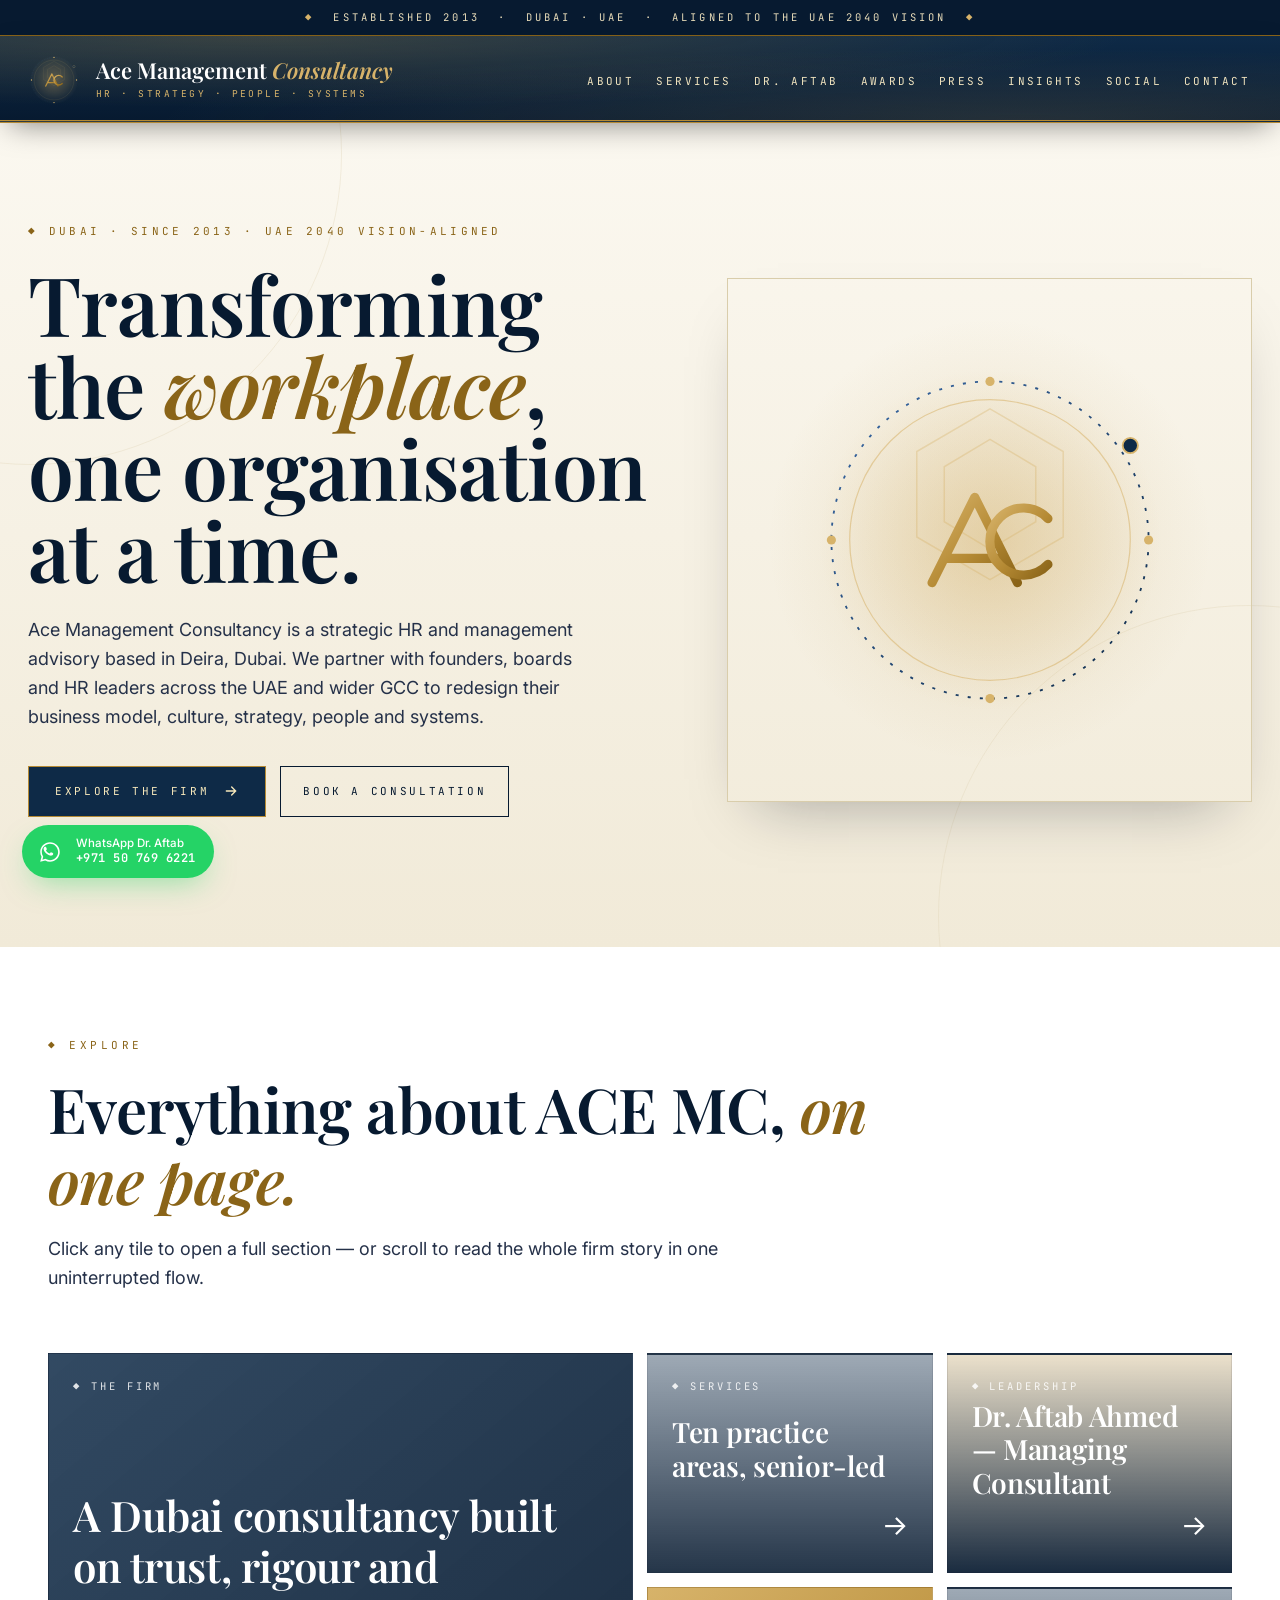
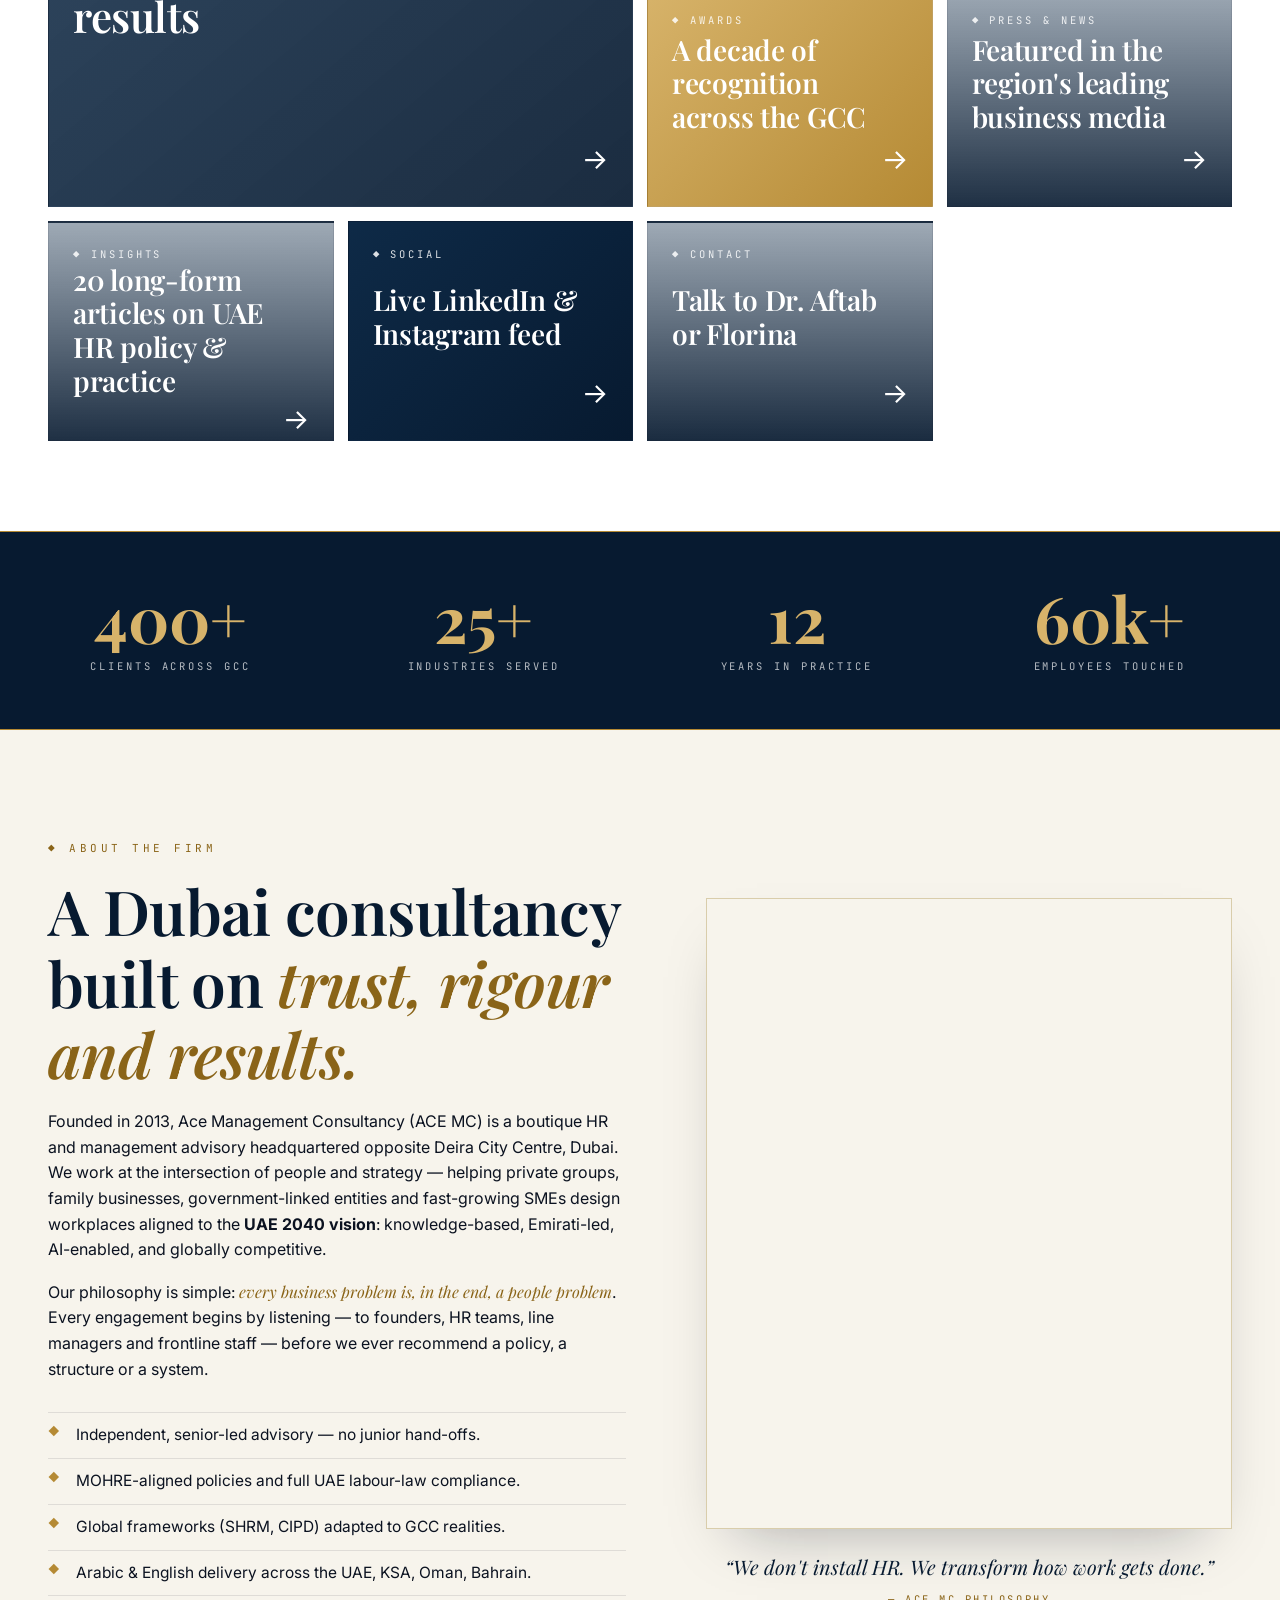
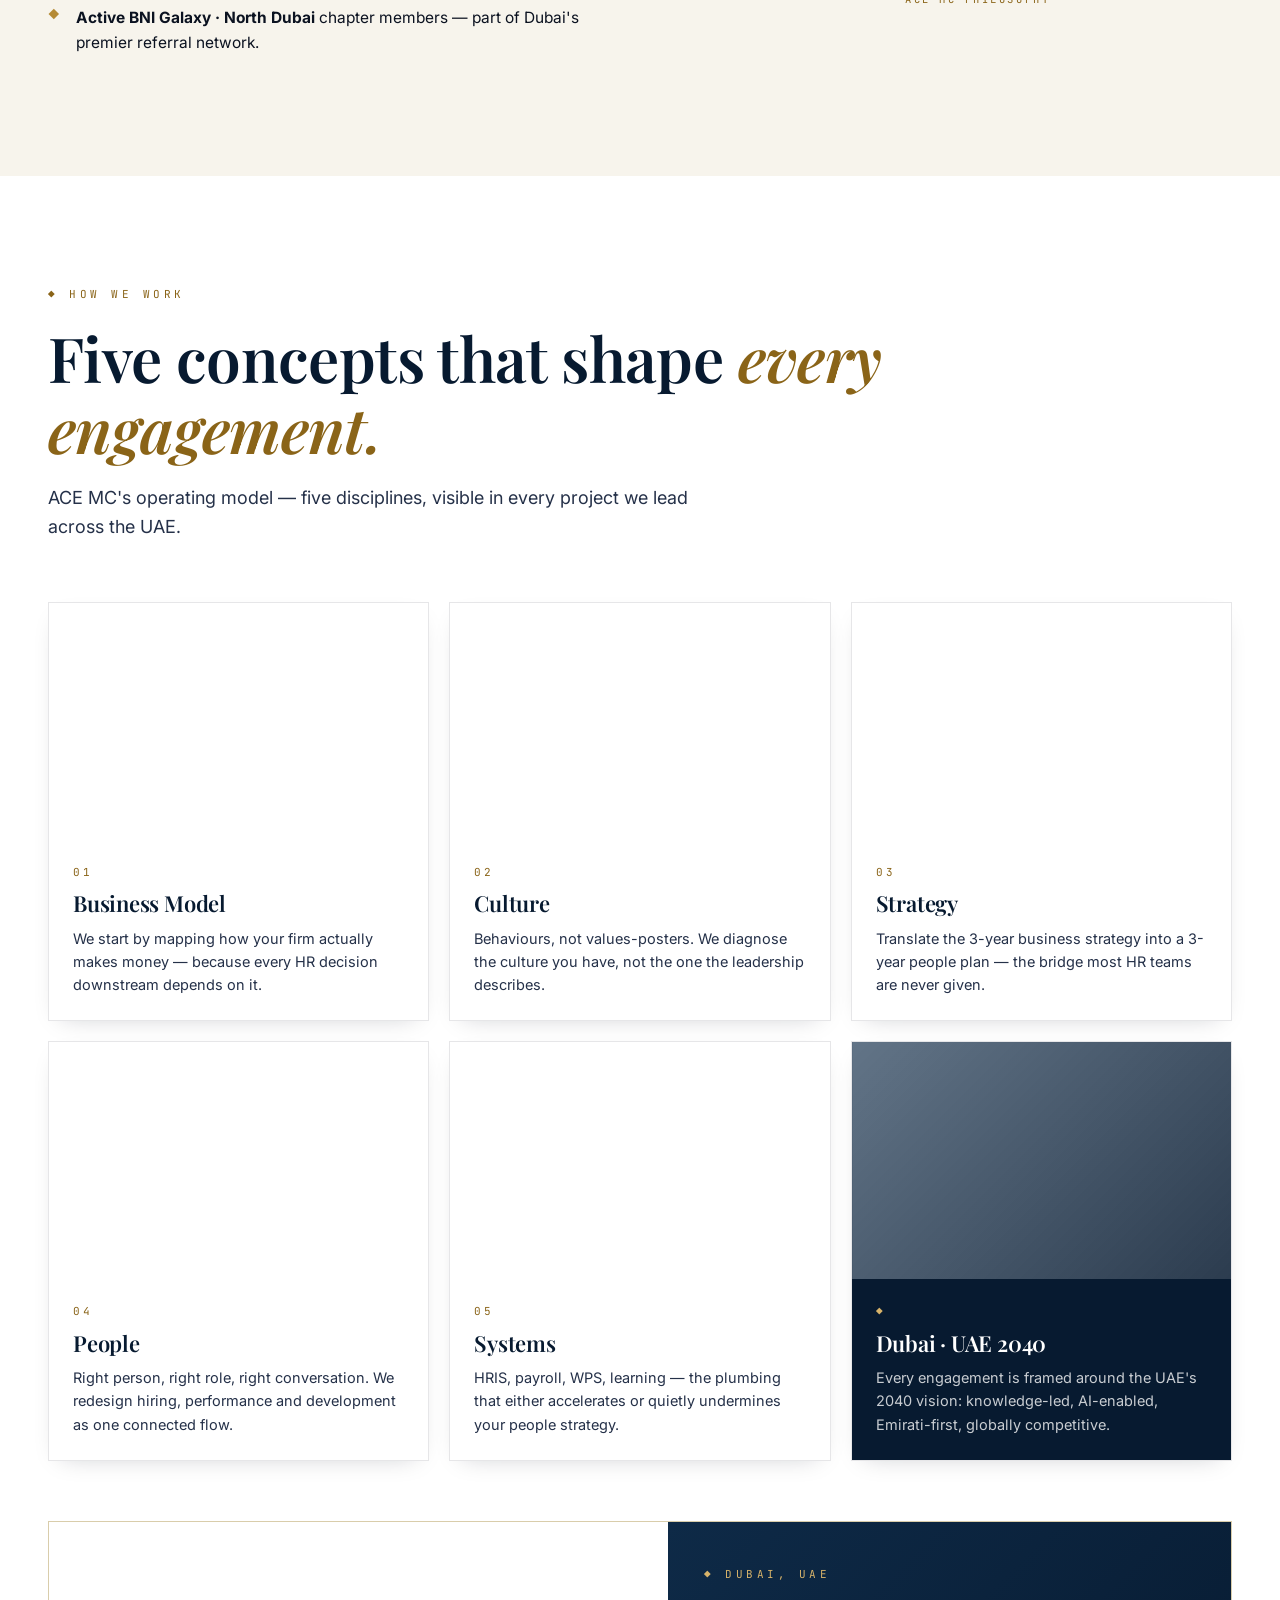
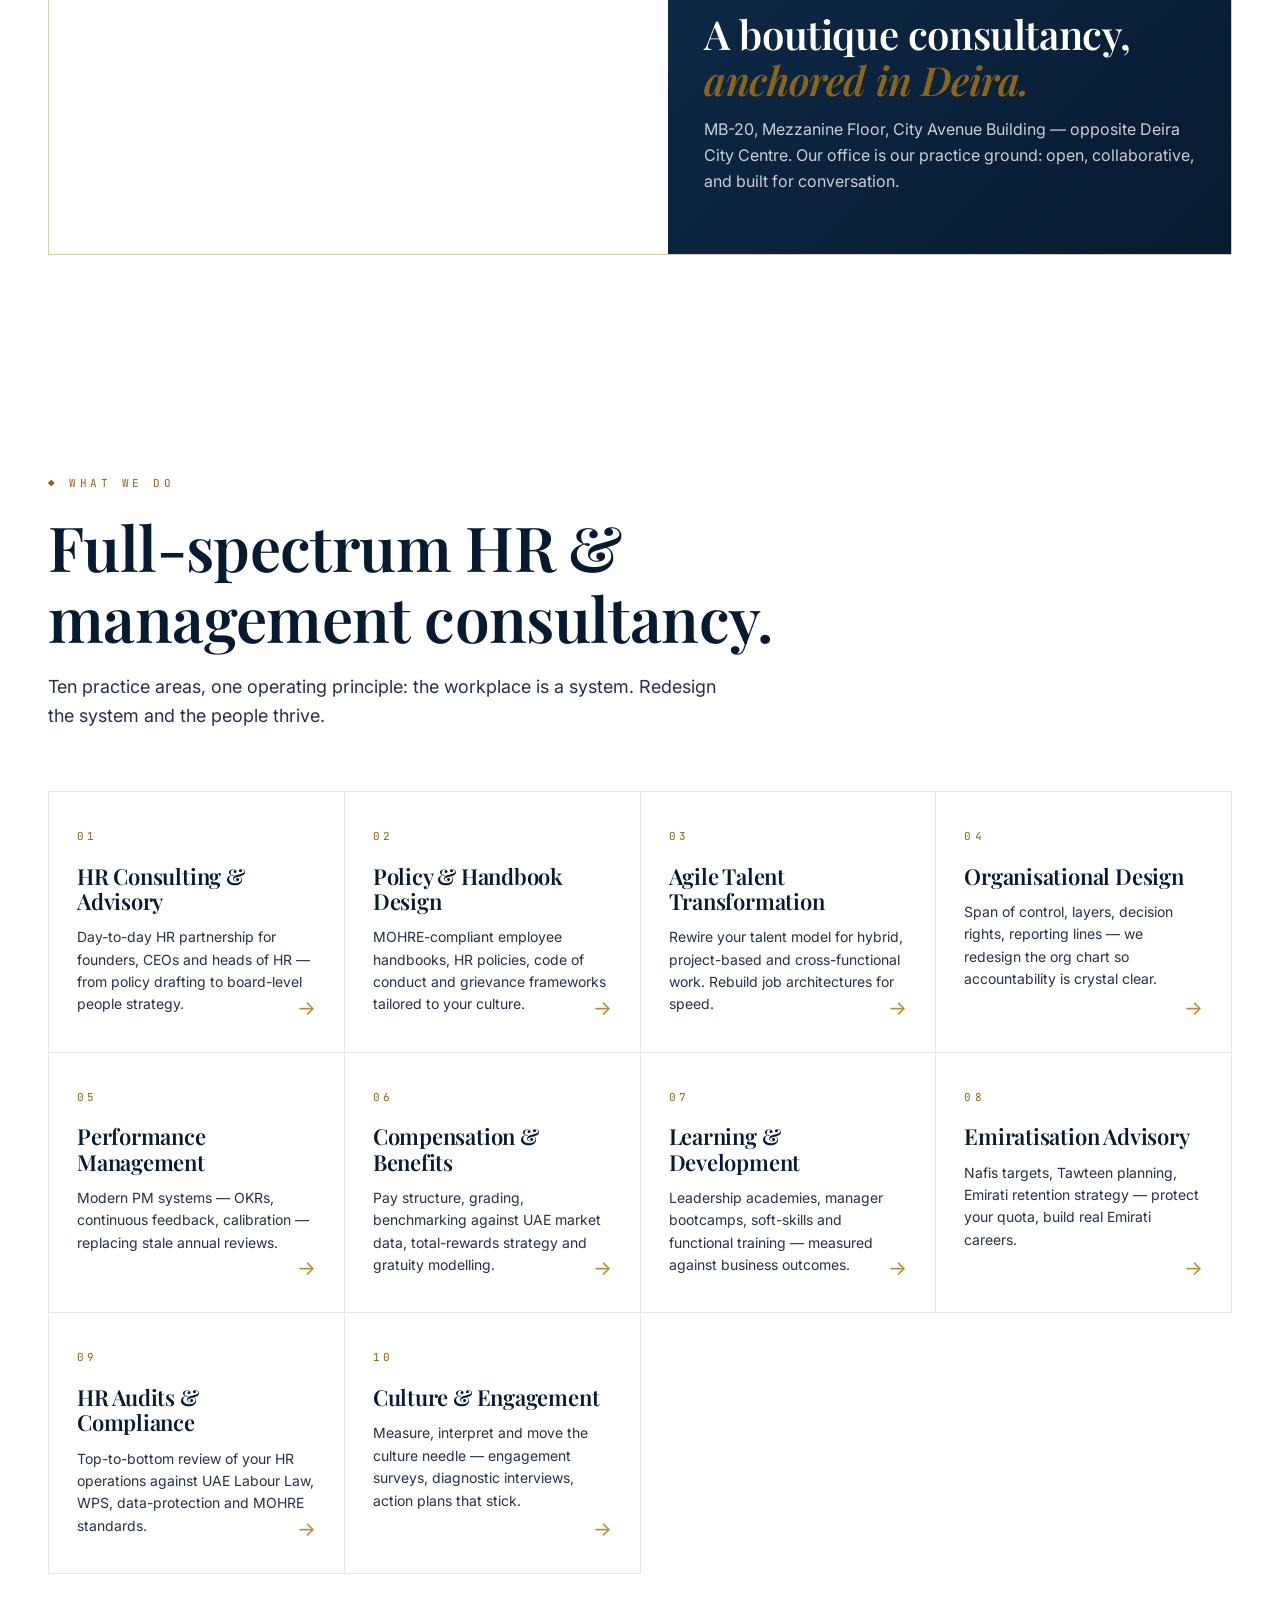
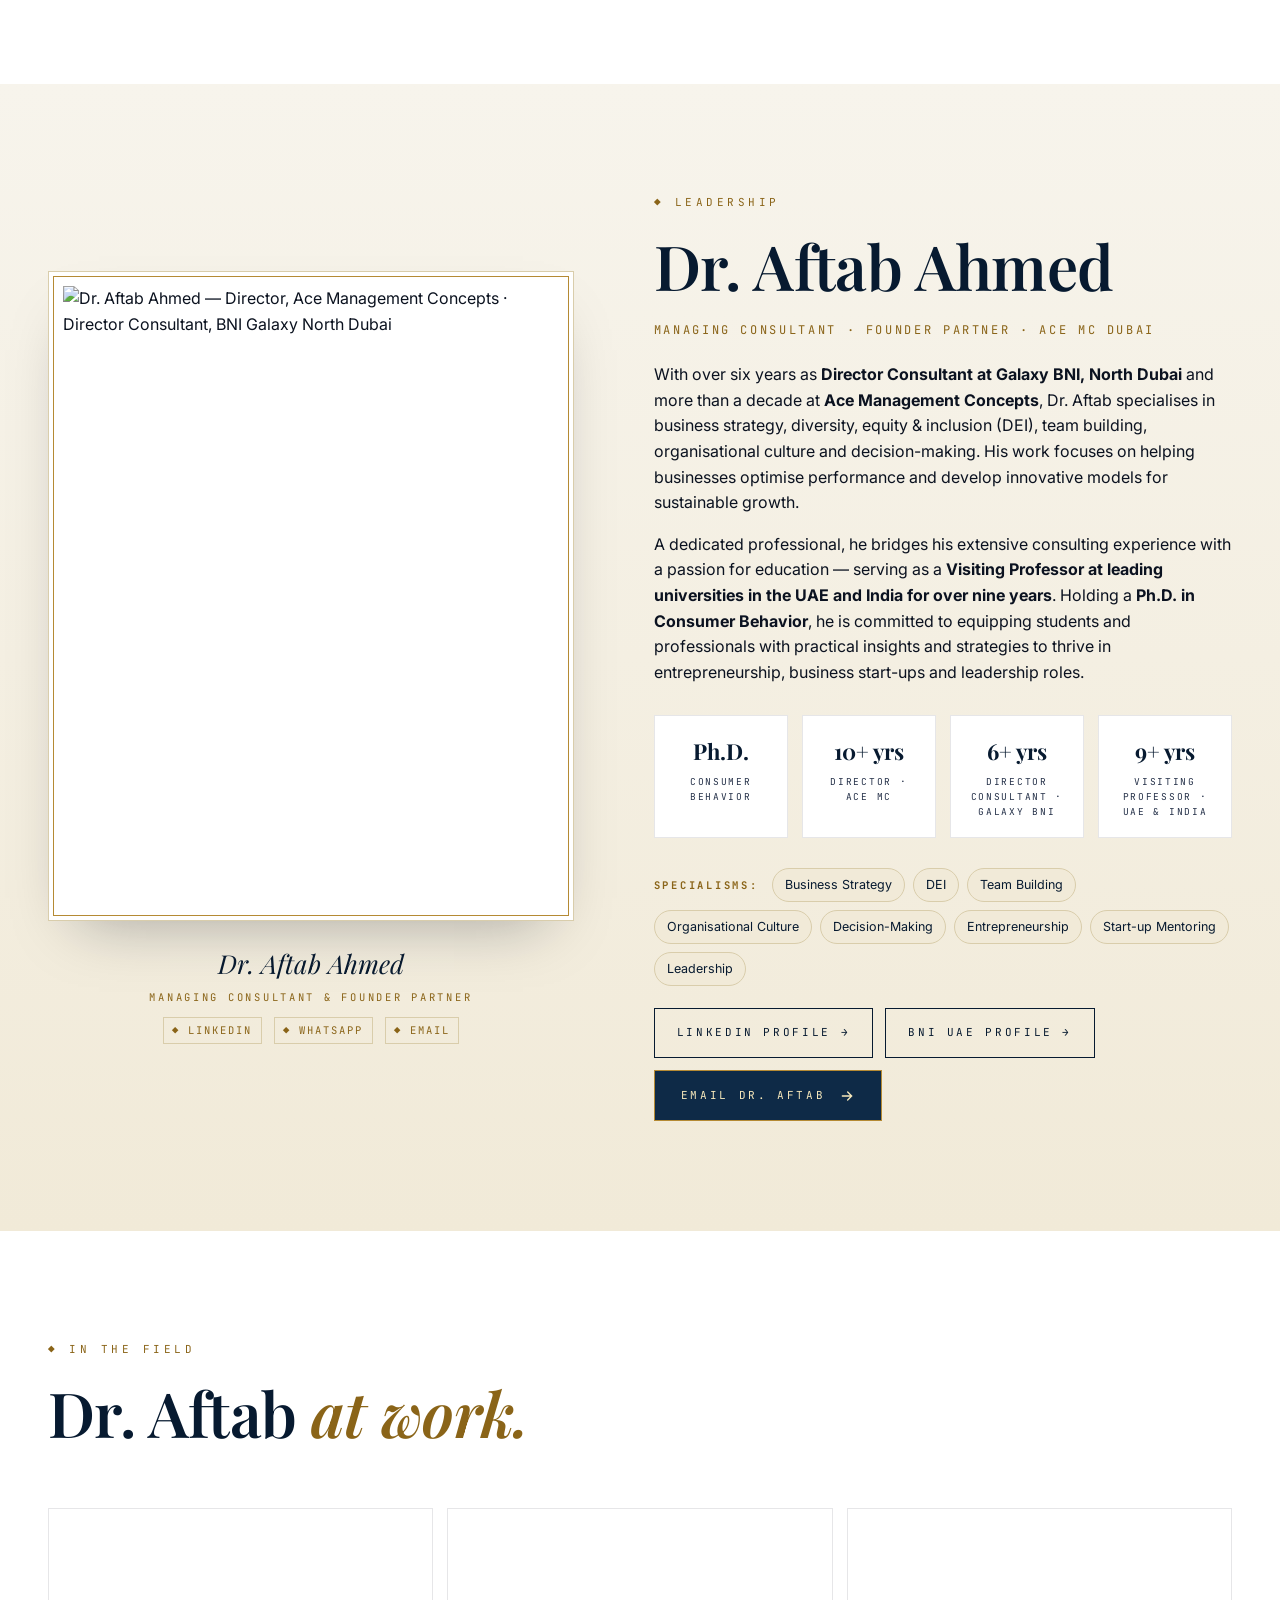
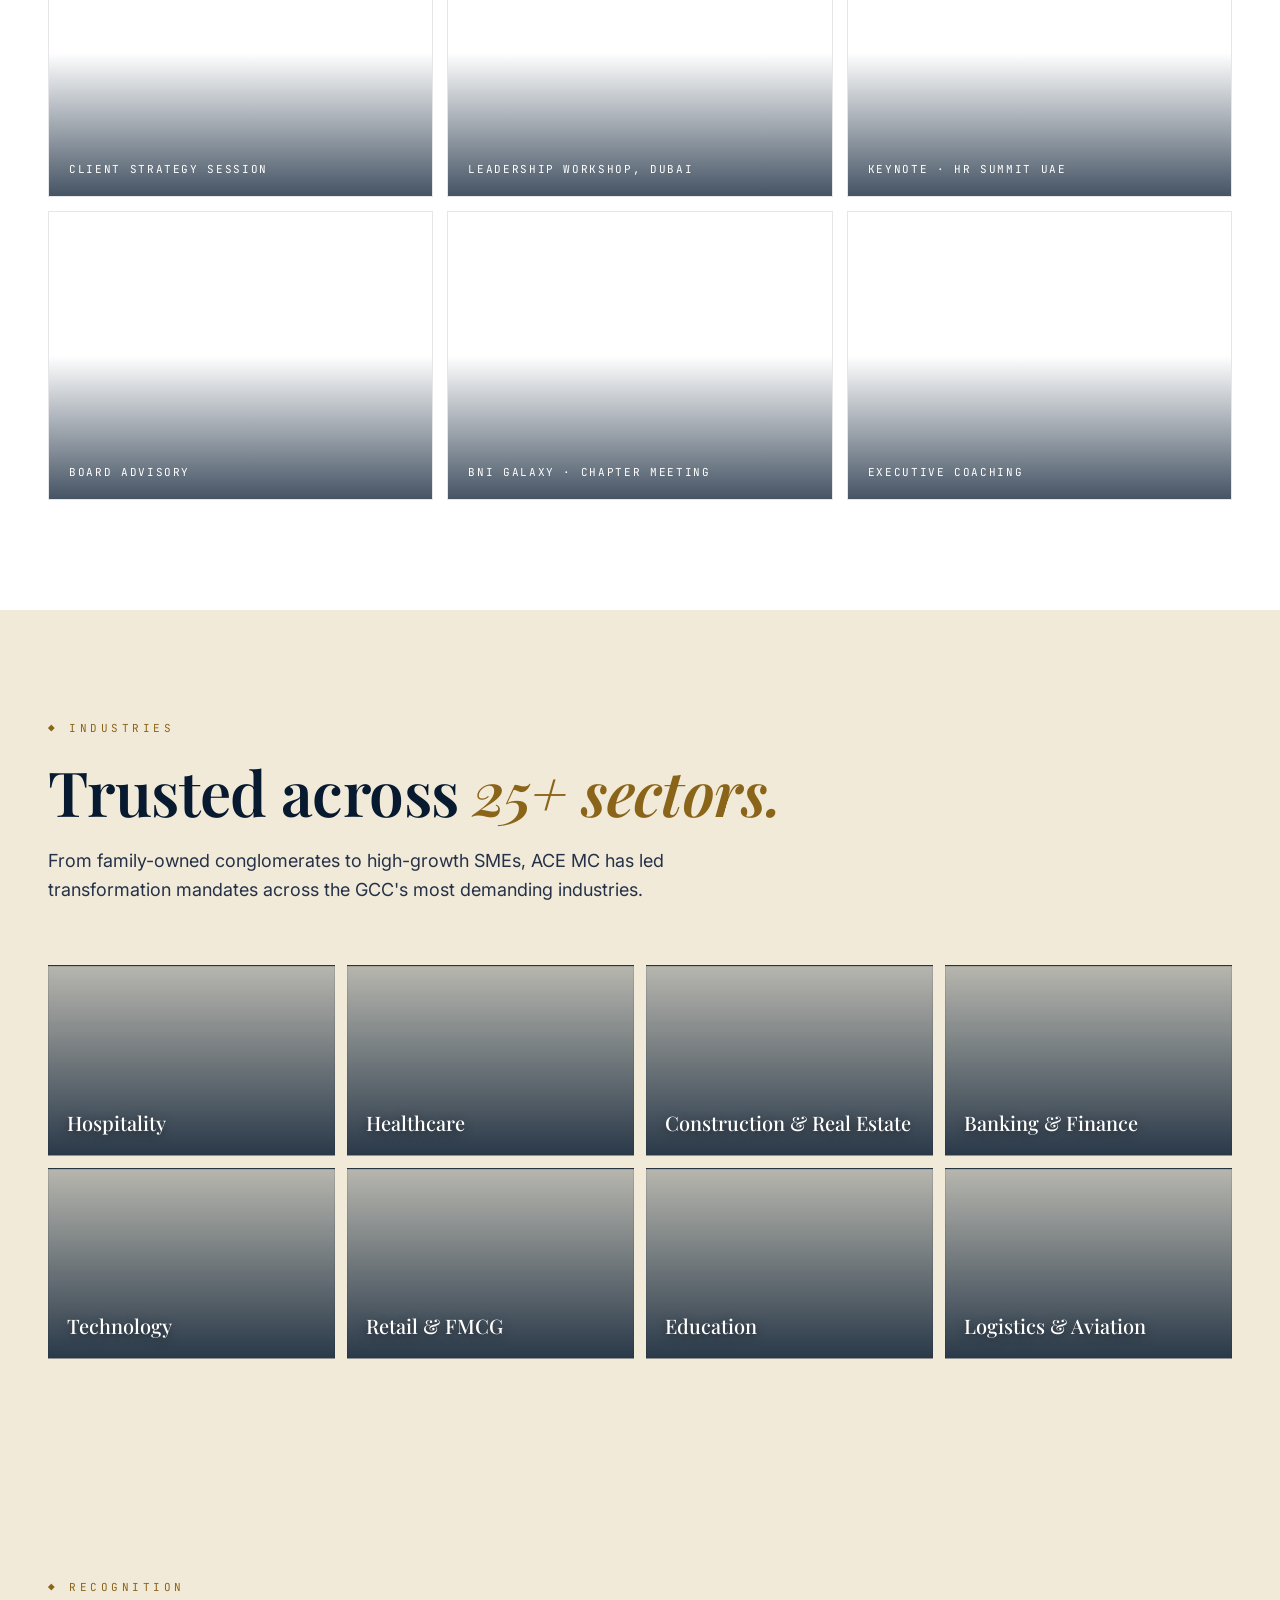
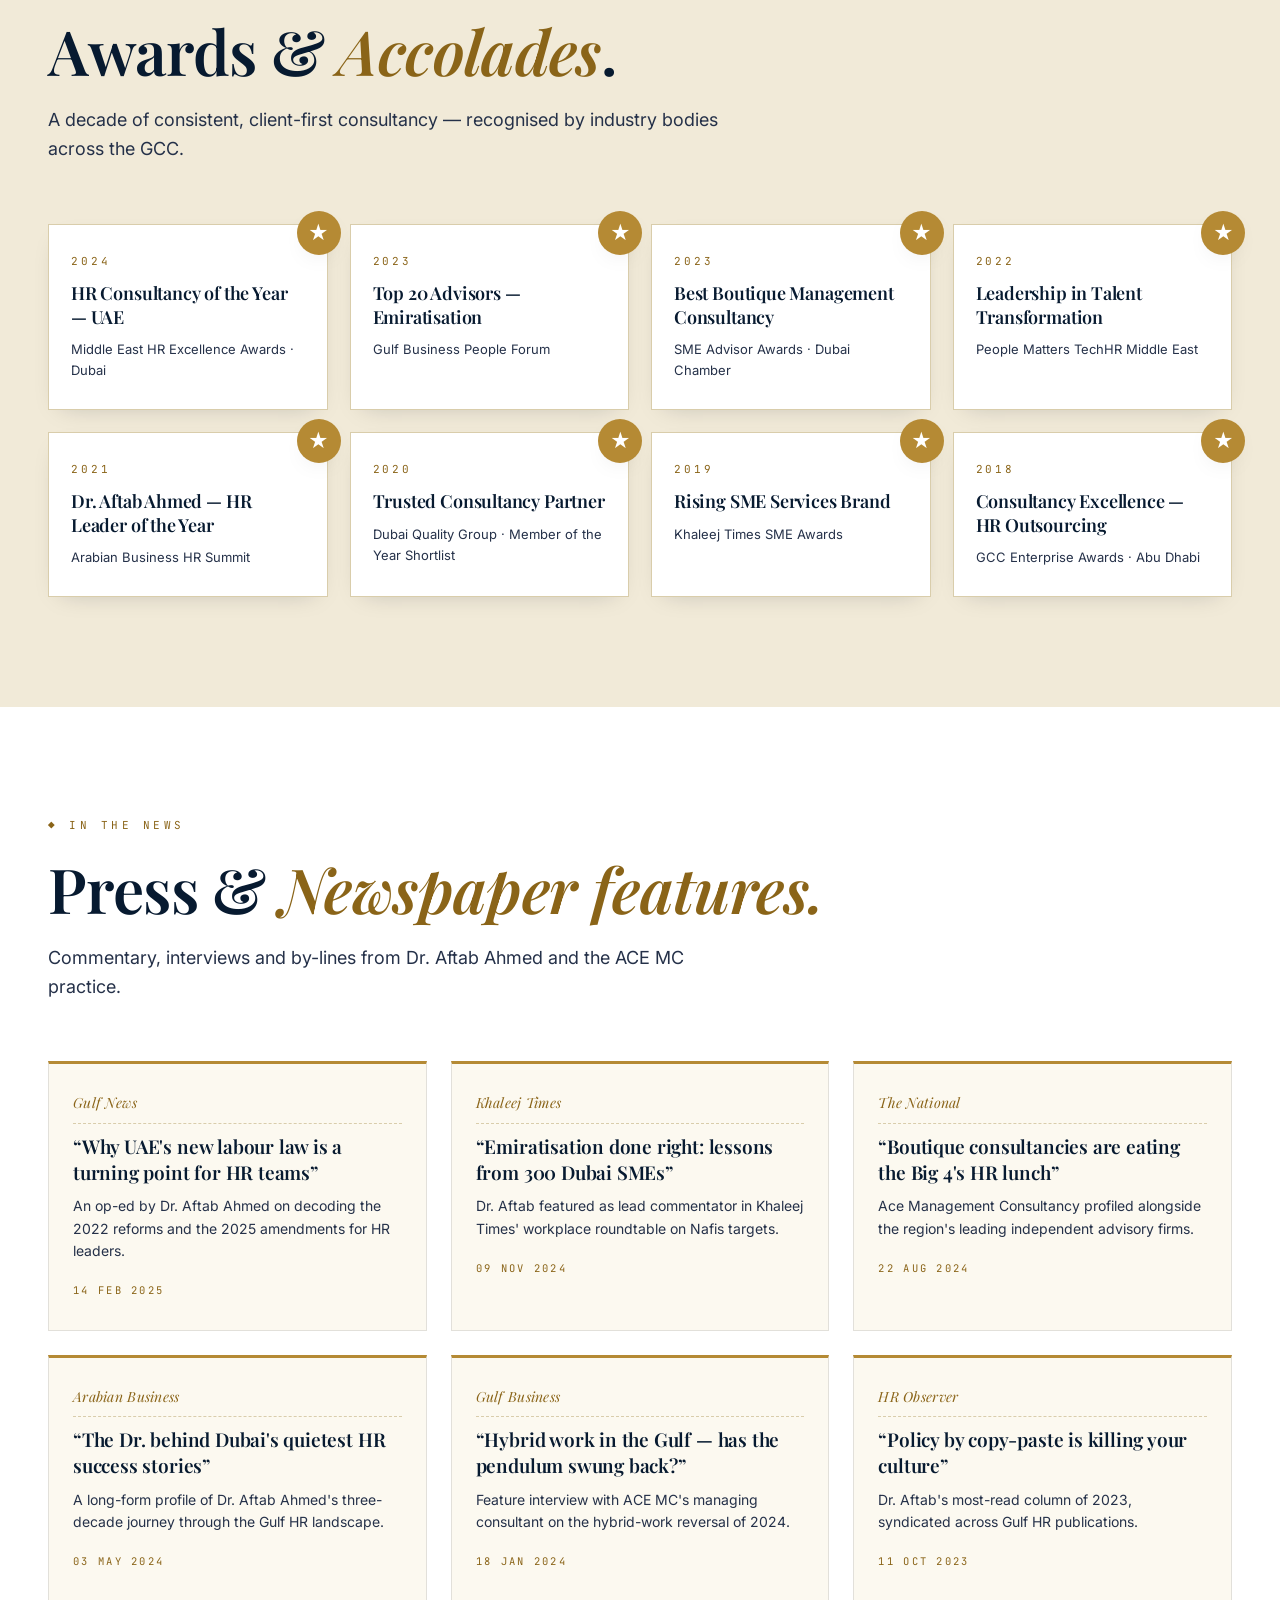
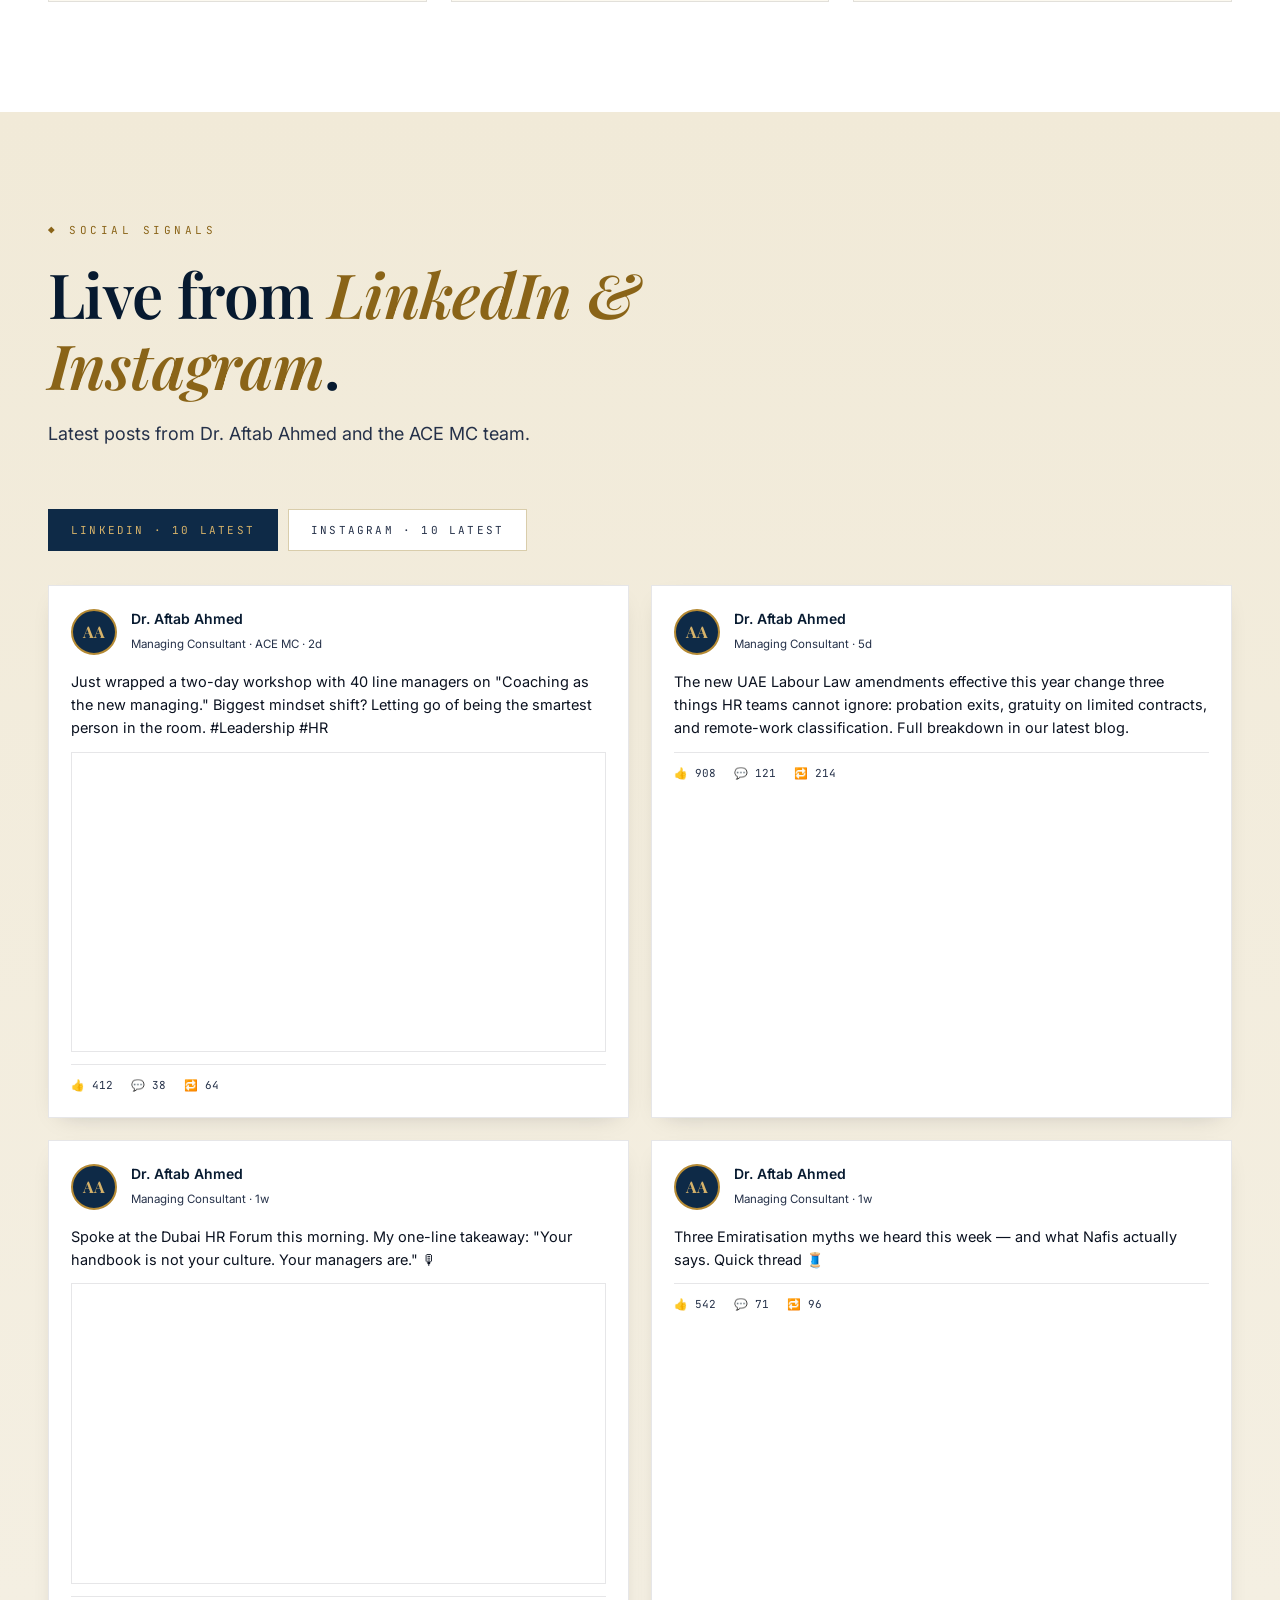
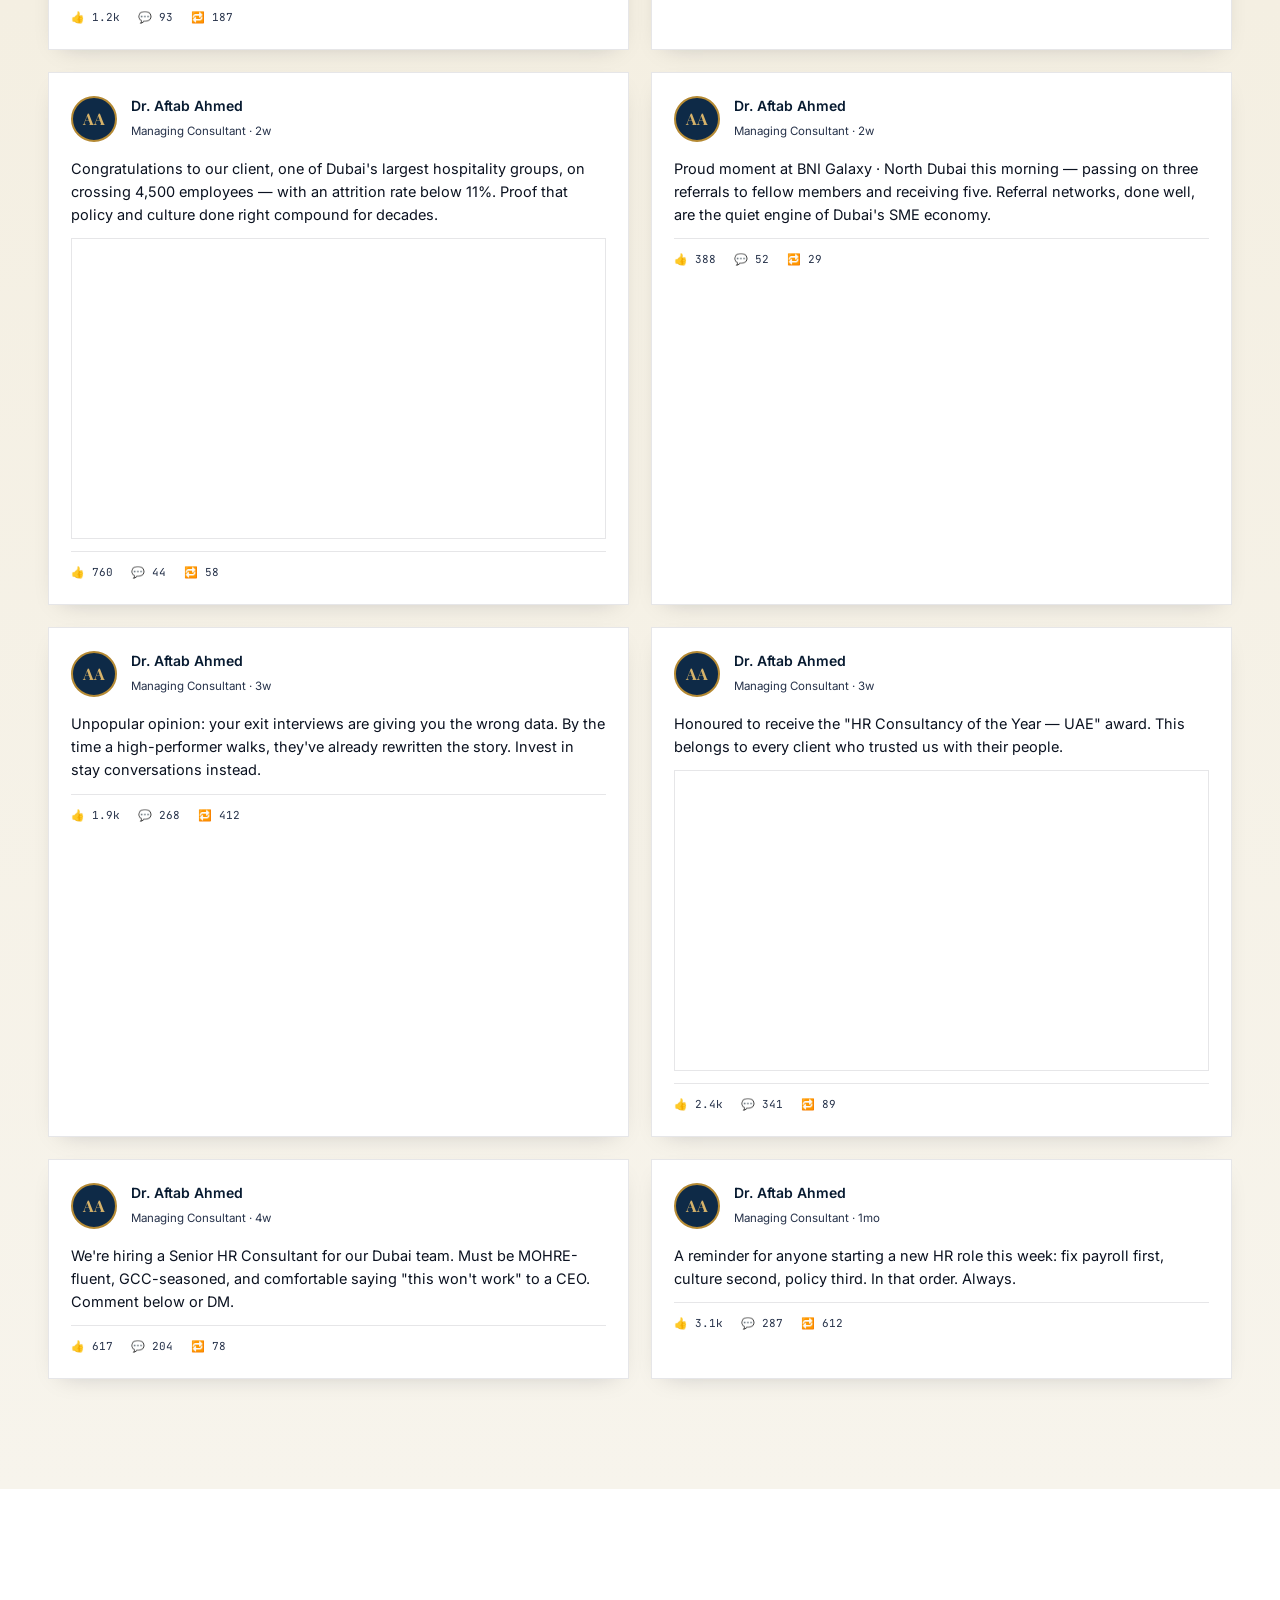
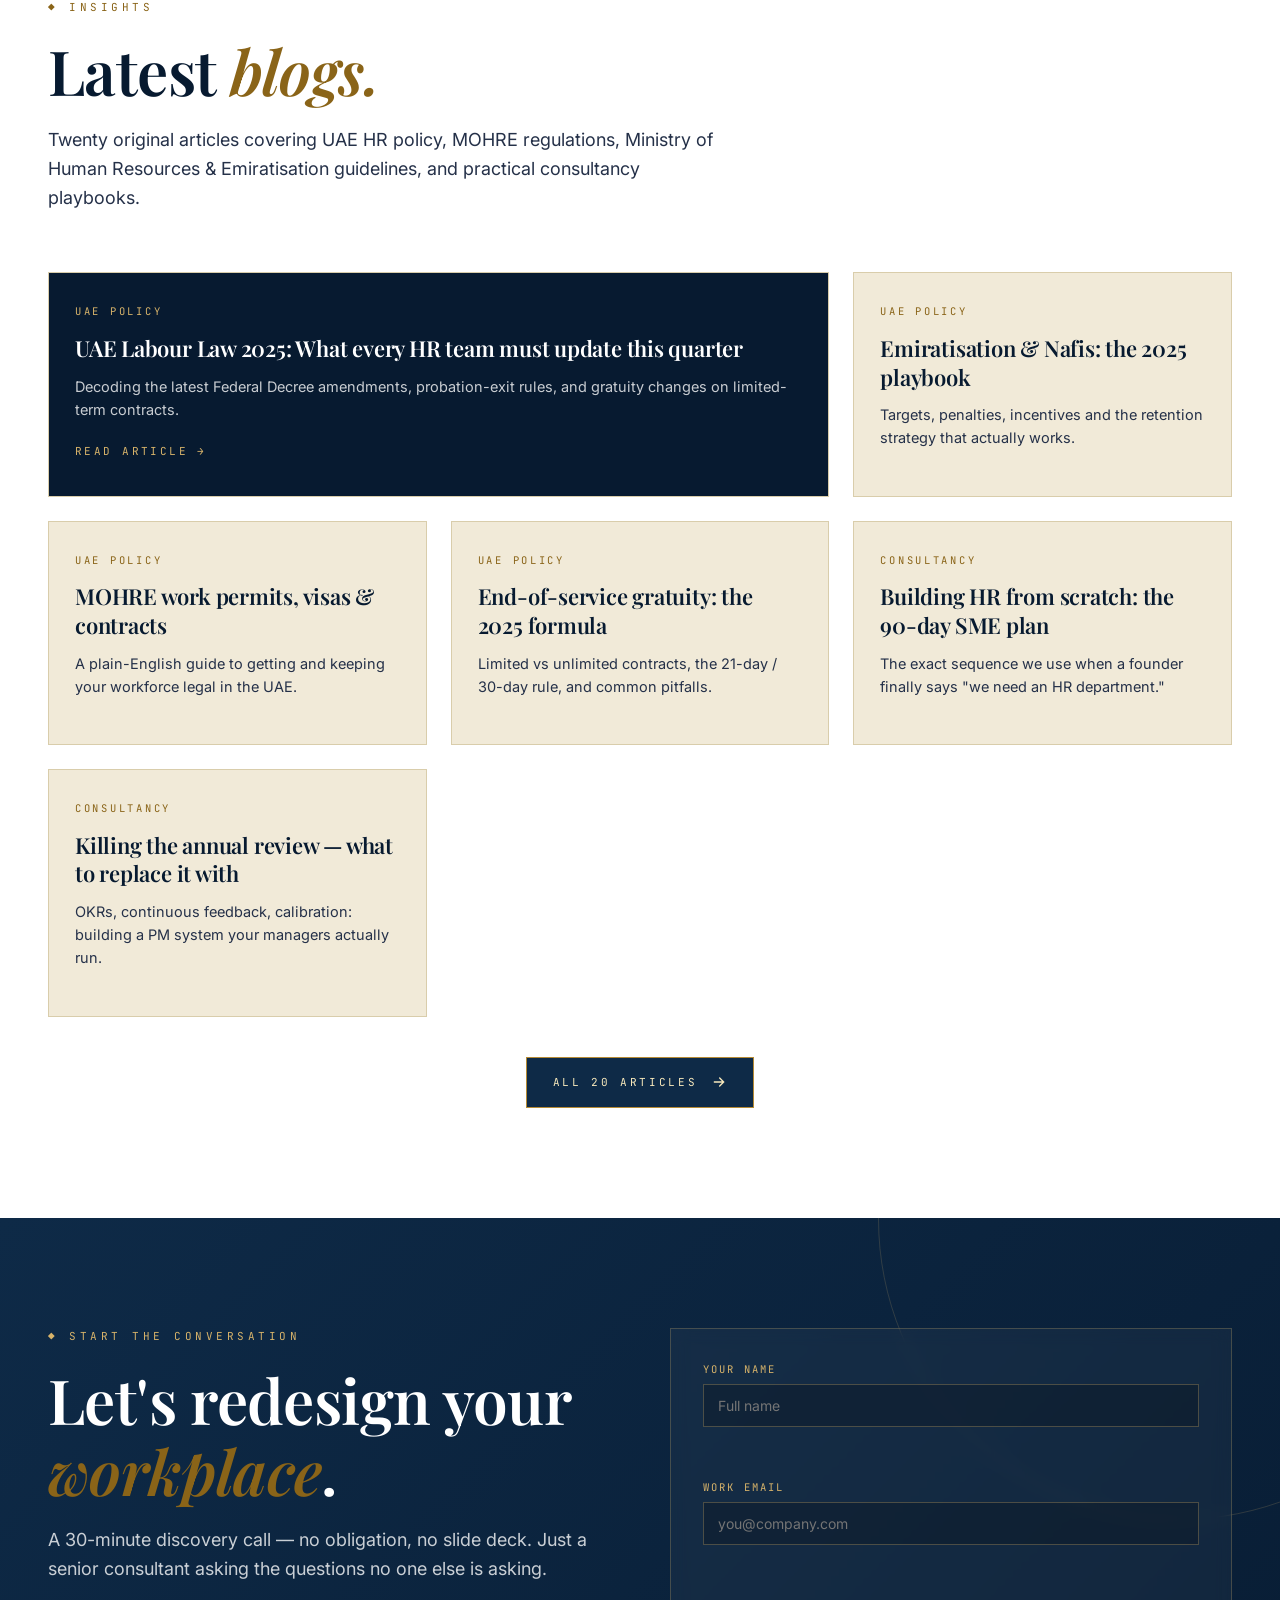
==== commit 5abfc883: "Add concepts + industries sections, accurate Dr Aftab bio from LinkedIn, BNI Galaxy links, photo pla" ====
--- a/index.html
+++ b/index.html
@@ -252,8 +252,7 @@
   <div class="container two-col reverse">
     <div class="leader-portrait">
       <div class="lp-frame">
-        <!-- NOTE: Replace this image src with the real Dr. Aftab Ahmed LinkedIn photo when available -->
-        <img data-replace="dr-aftab-linkedin-photo" src="https://images.unsplash.com/photo-1560250097-0b93528c311a?w=800&q=80" alt="Dr. Aftab Ahmed — Managing Consultant, Ace Management Consultancy" />
+        <img src="images/dr-aftab-ahmed.jpg" onerror="this.onerror=null;this.src='https://images.unsplash.com/photo-1560250097-0b93528c311a?w=800&q=80'" alt="Dr. Aftab Ahmed — Director, Ace Management Concepts · Director Consultant, BNI Galaxy North Dubai" />
       </div>
       <div class="lp-cap"><em>Dr. Aftab Ahmed</em><span>Managing Consultant &amp; Founder Partner</span>
         <div class="lp-links">
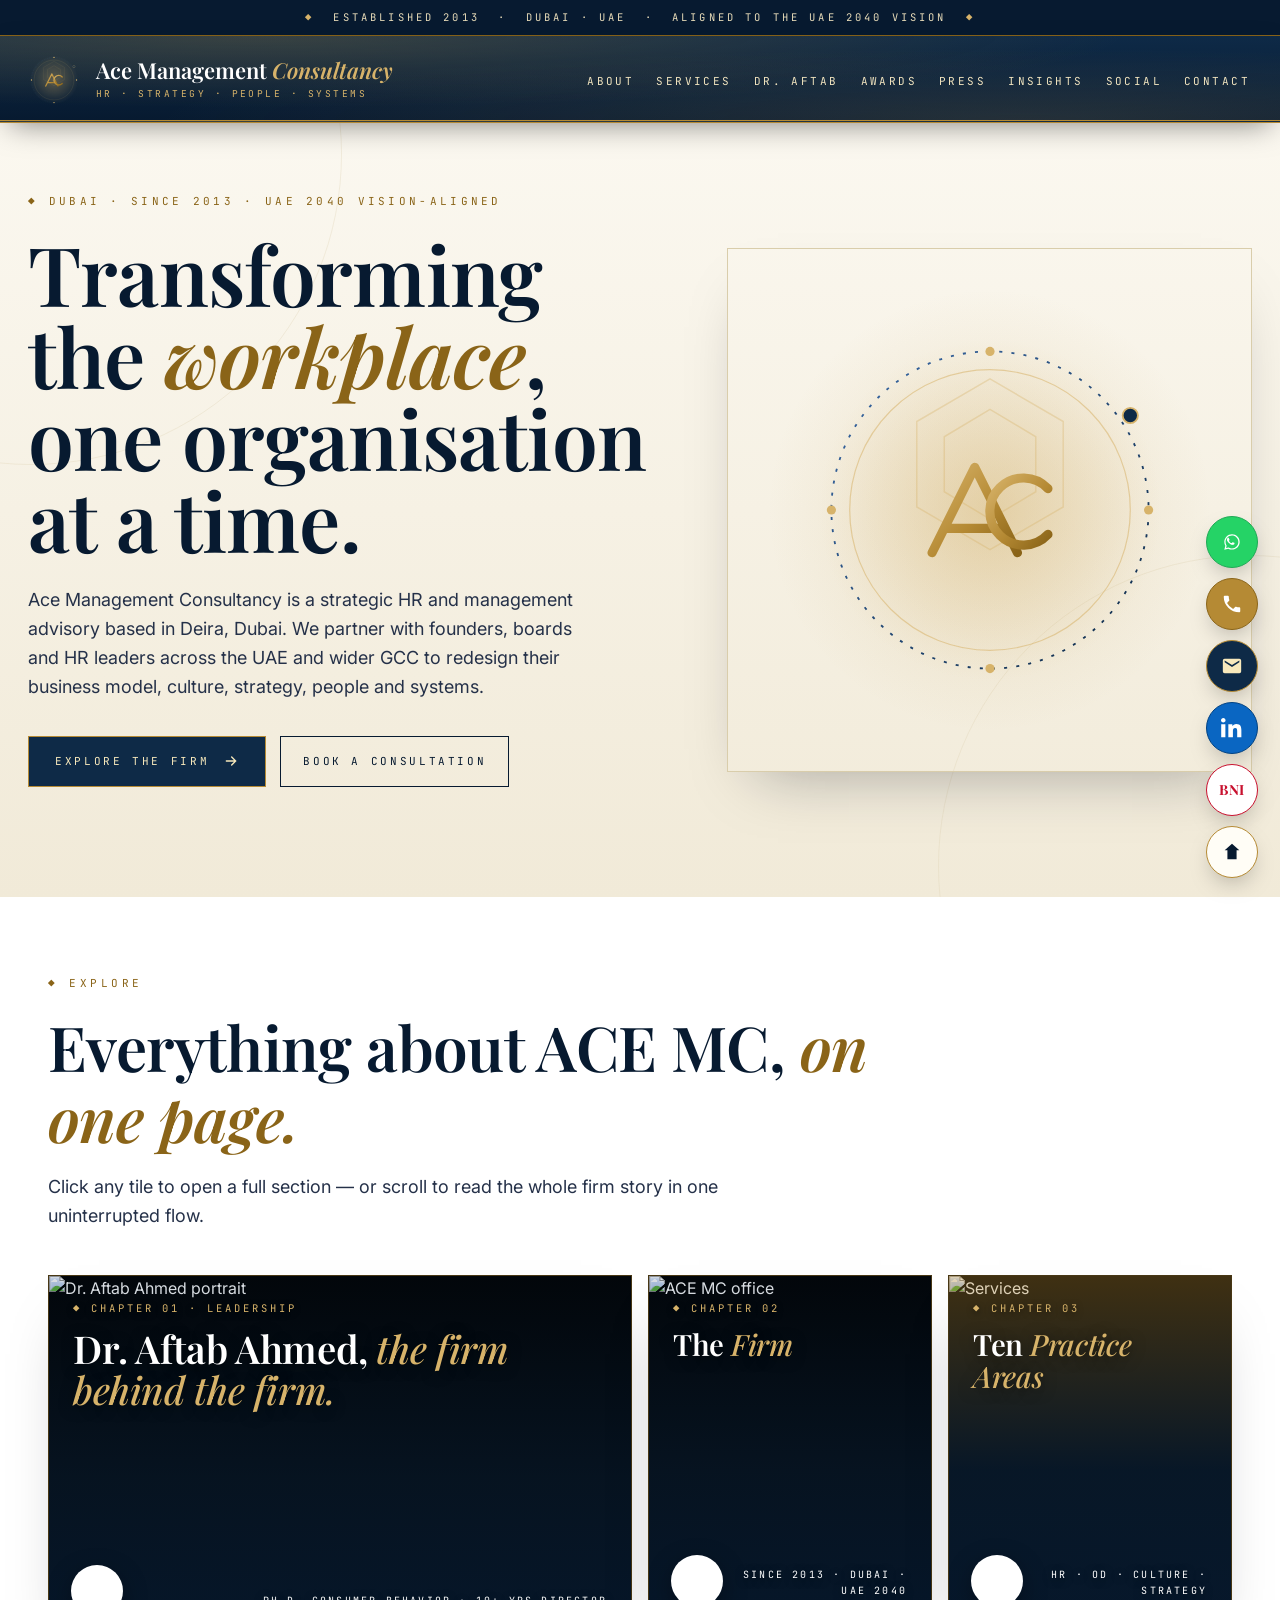
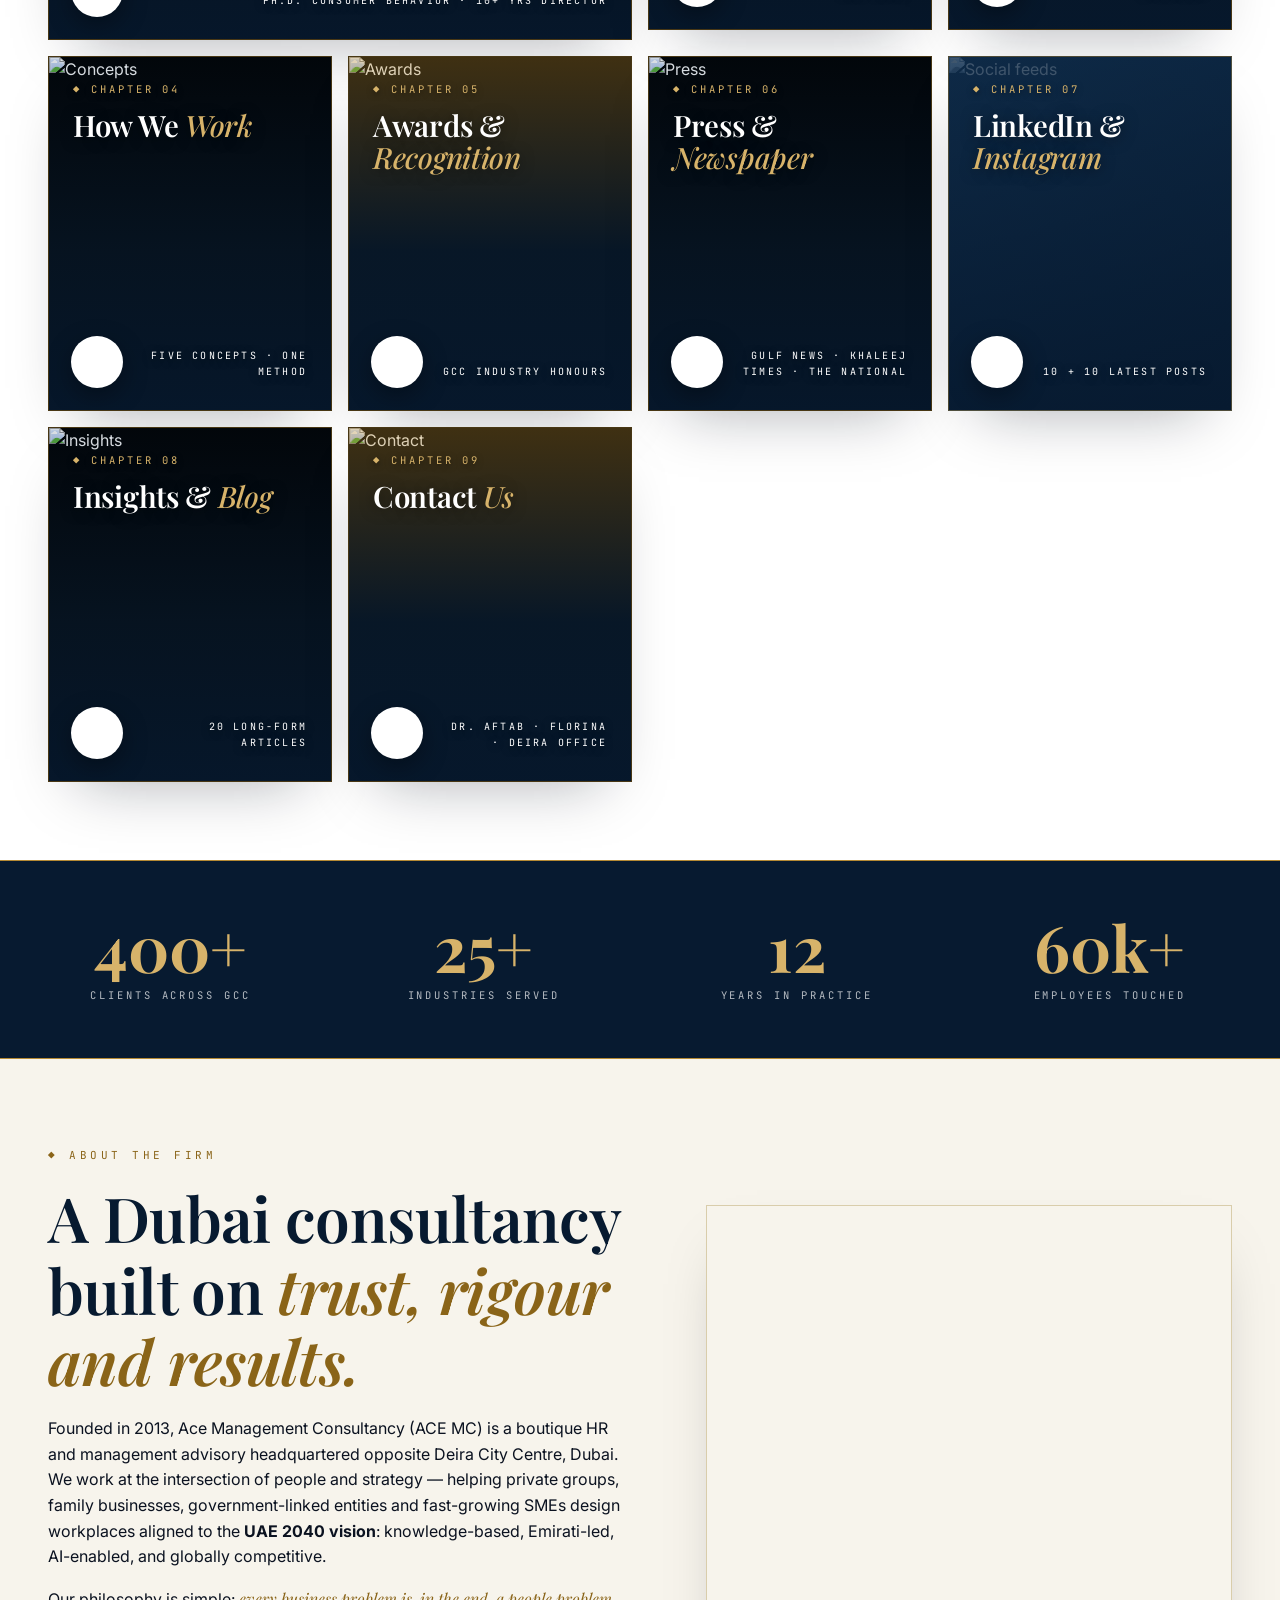
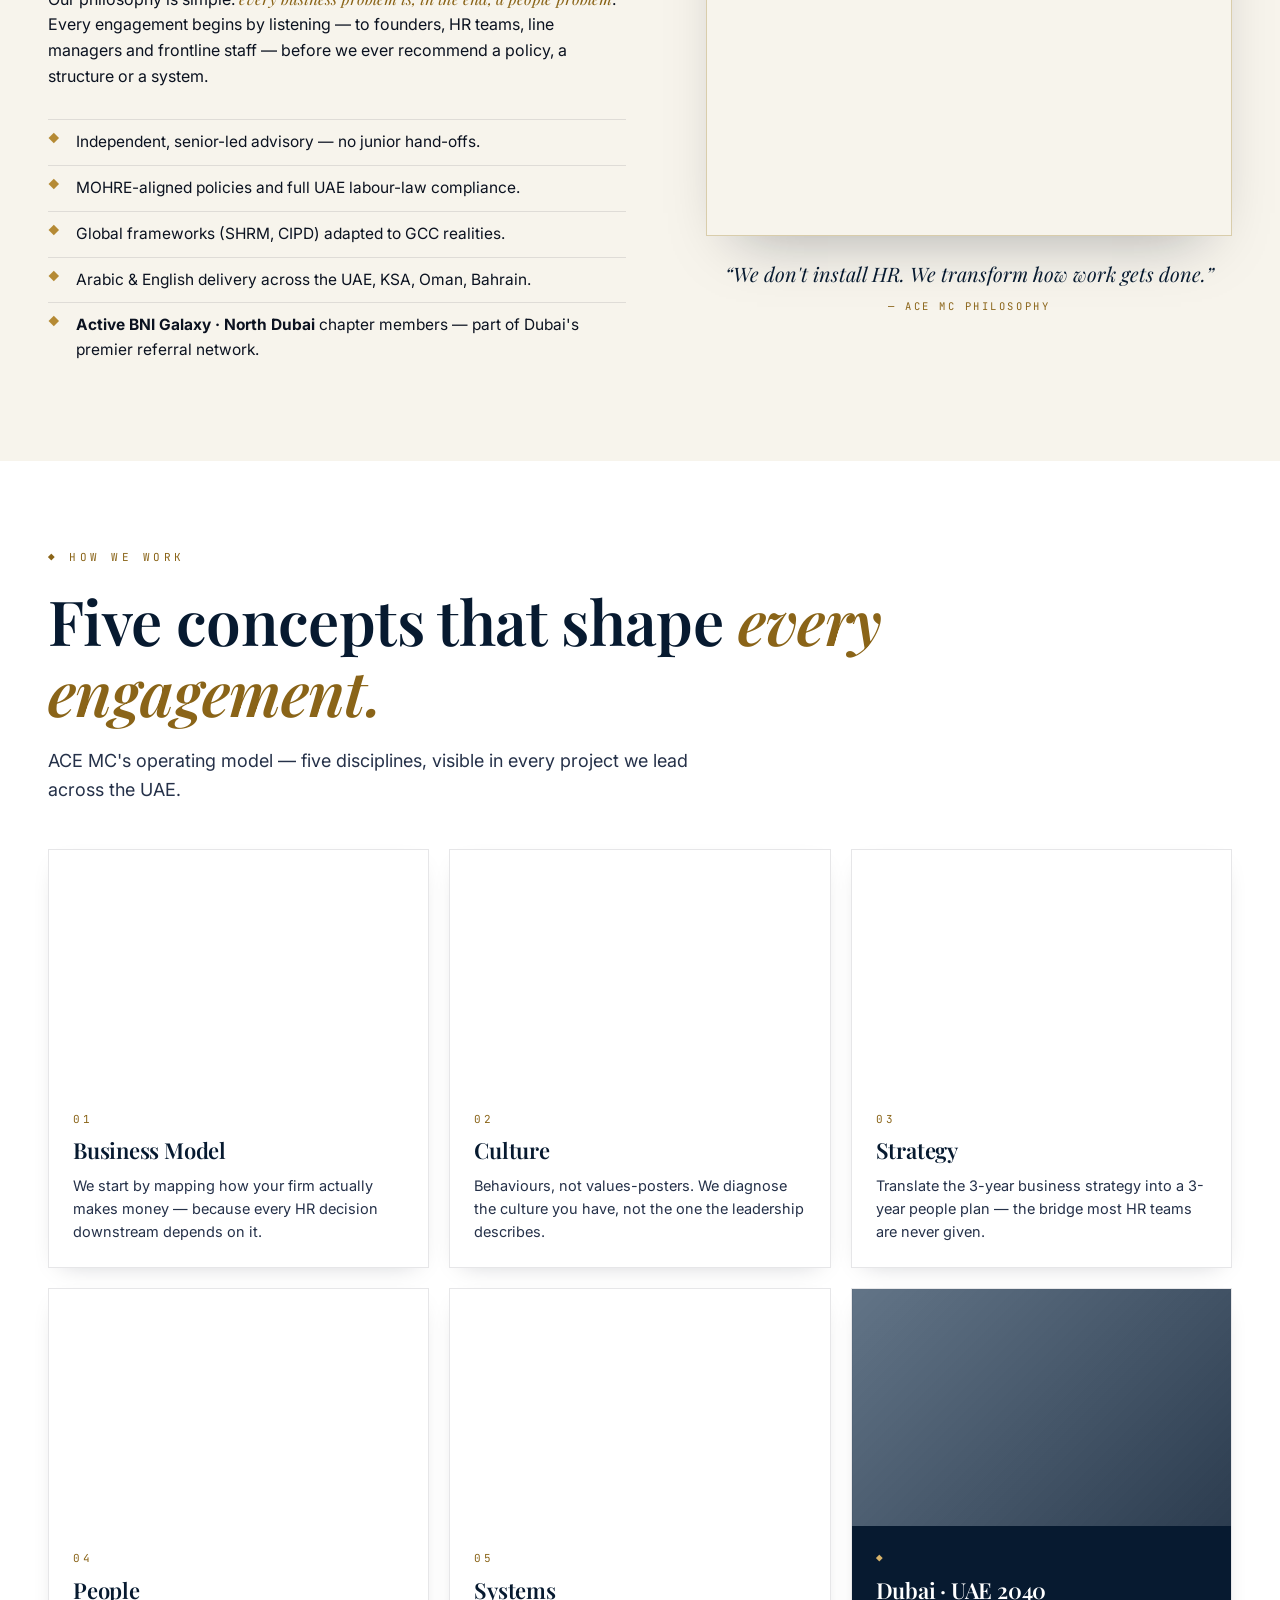
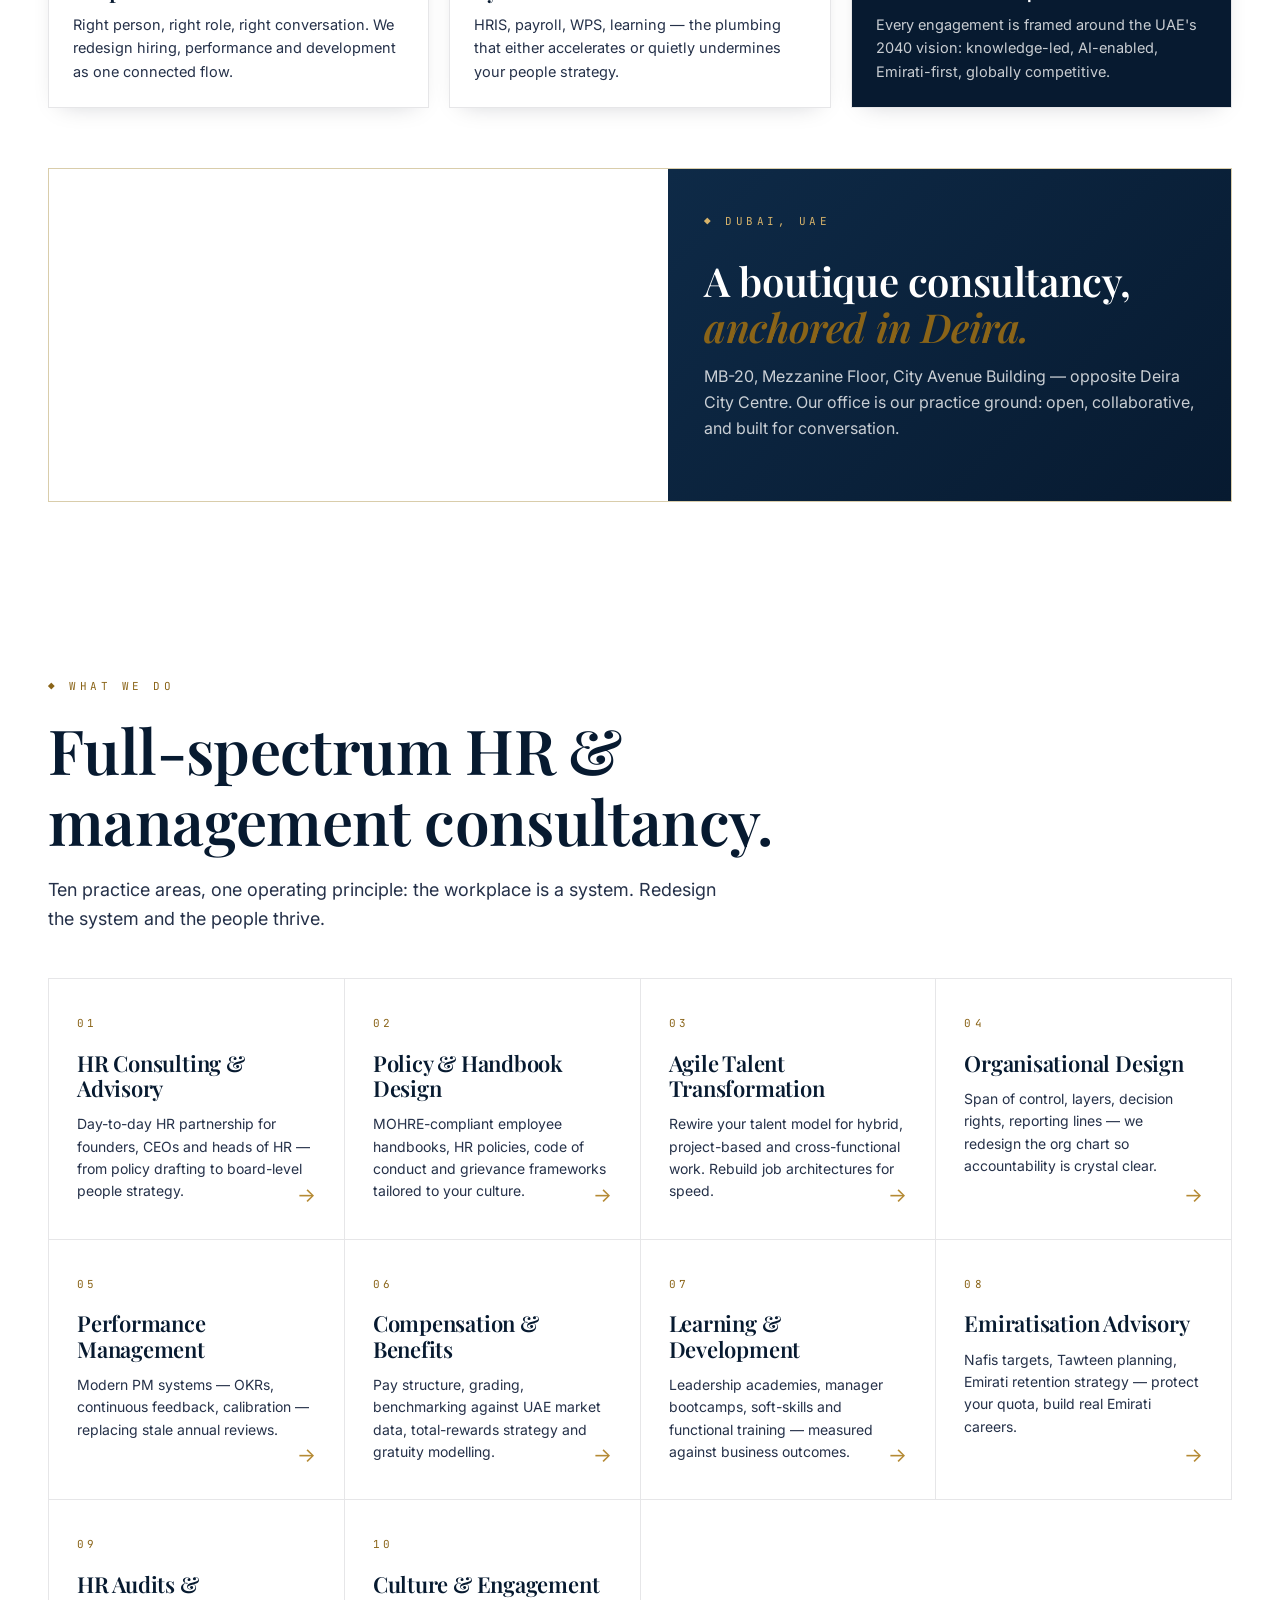
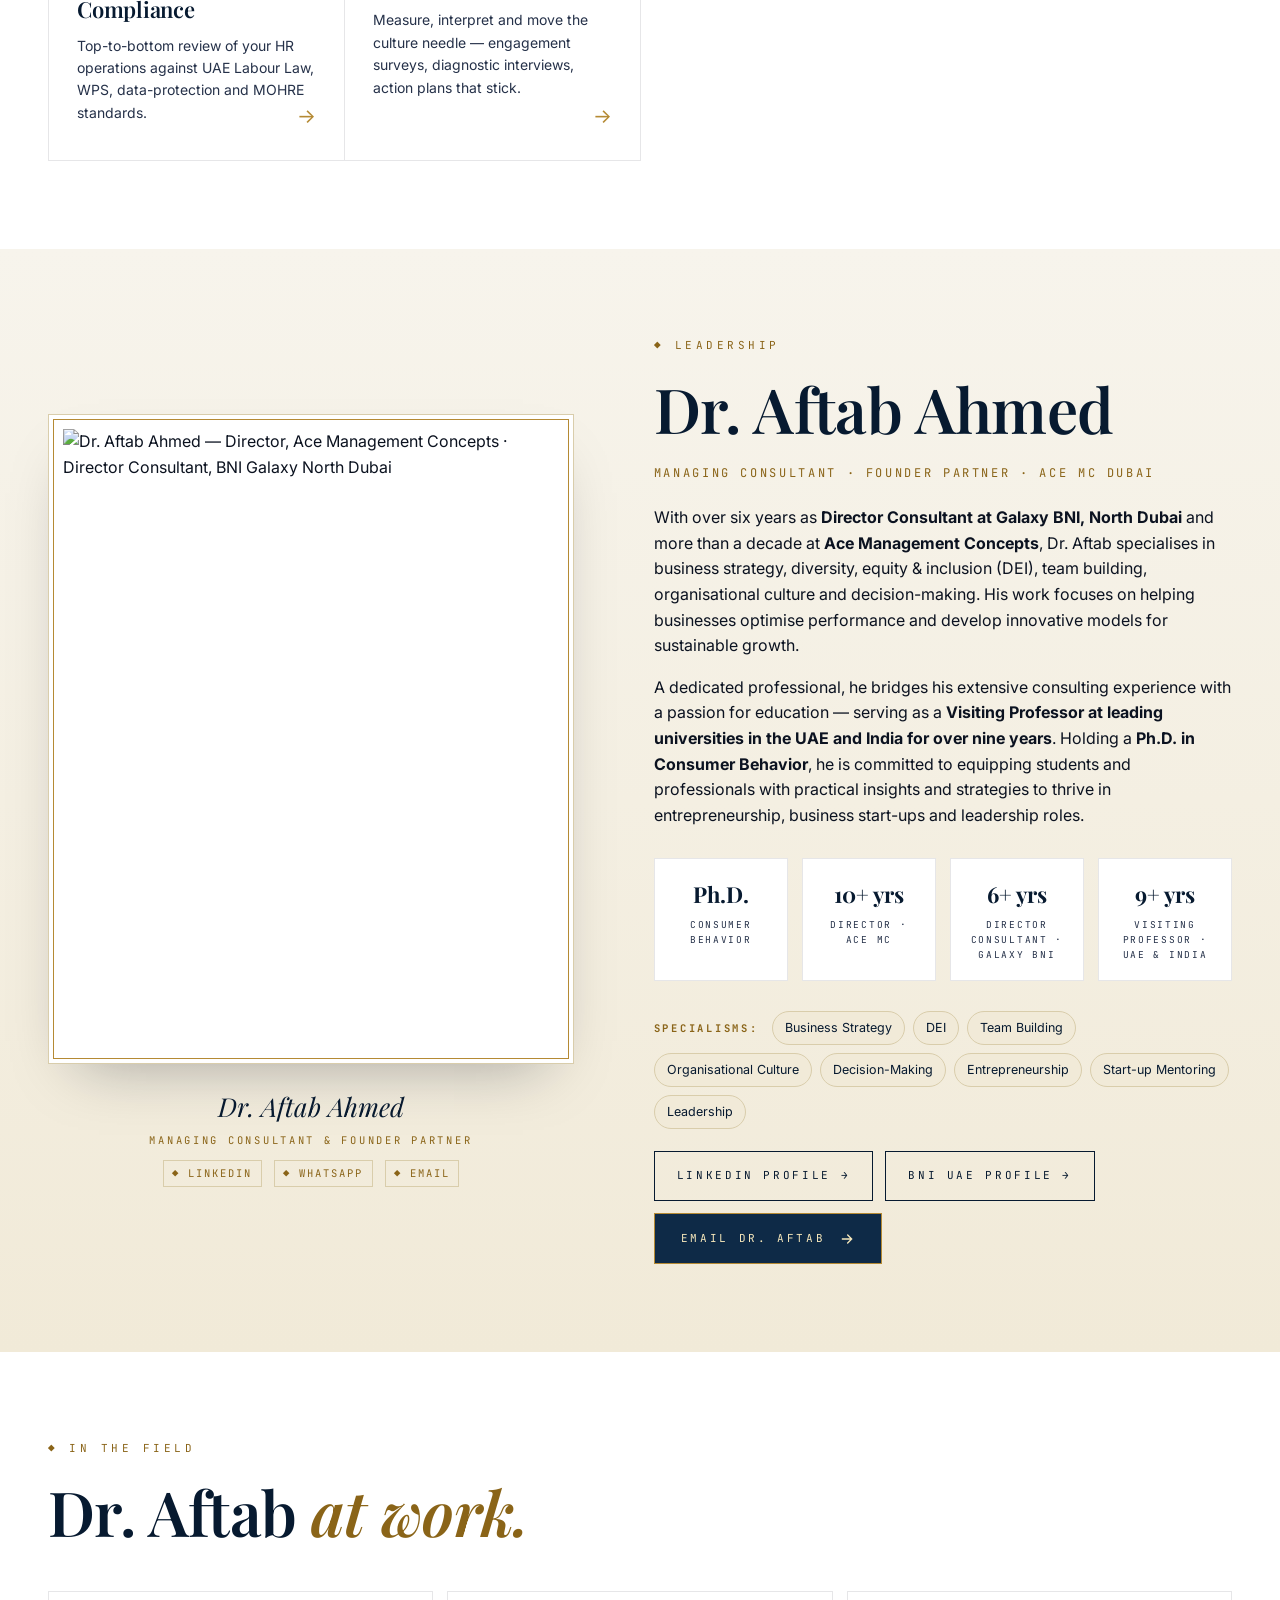
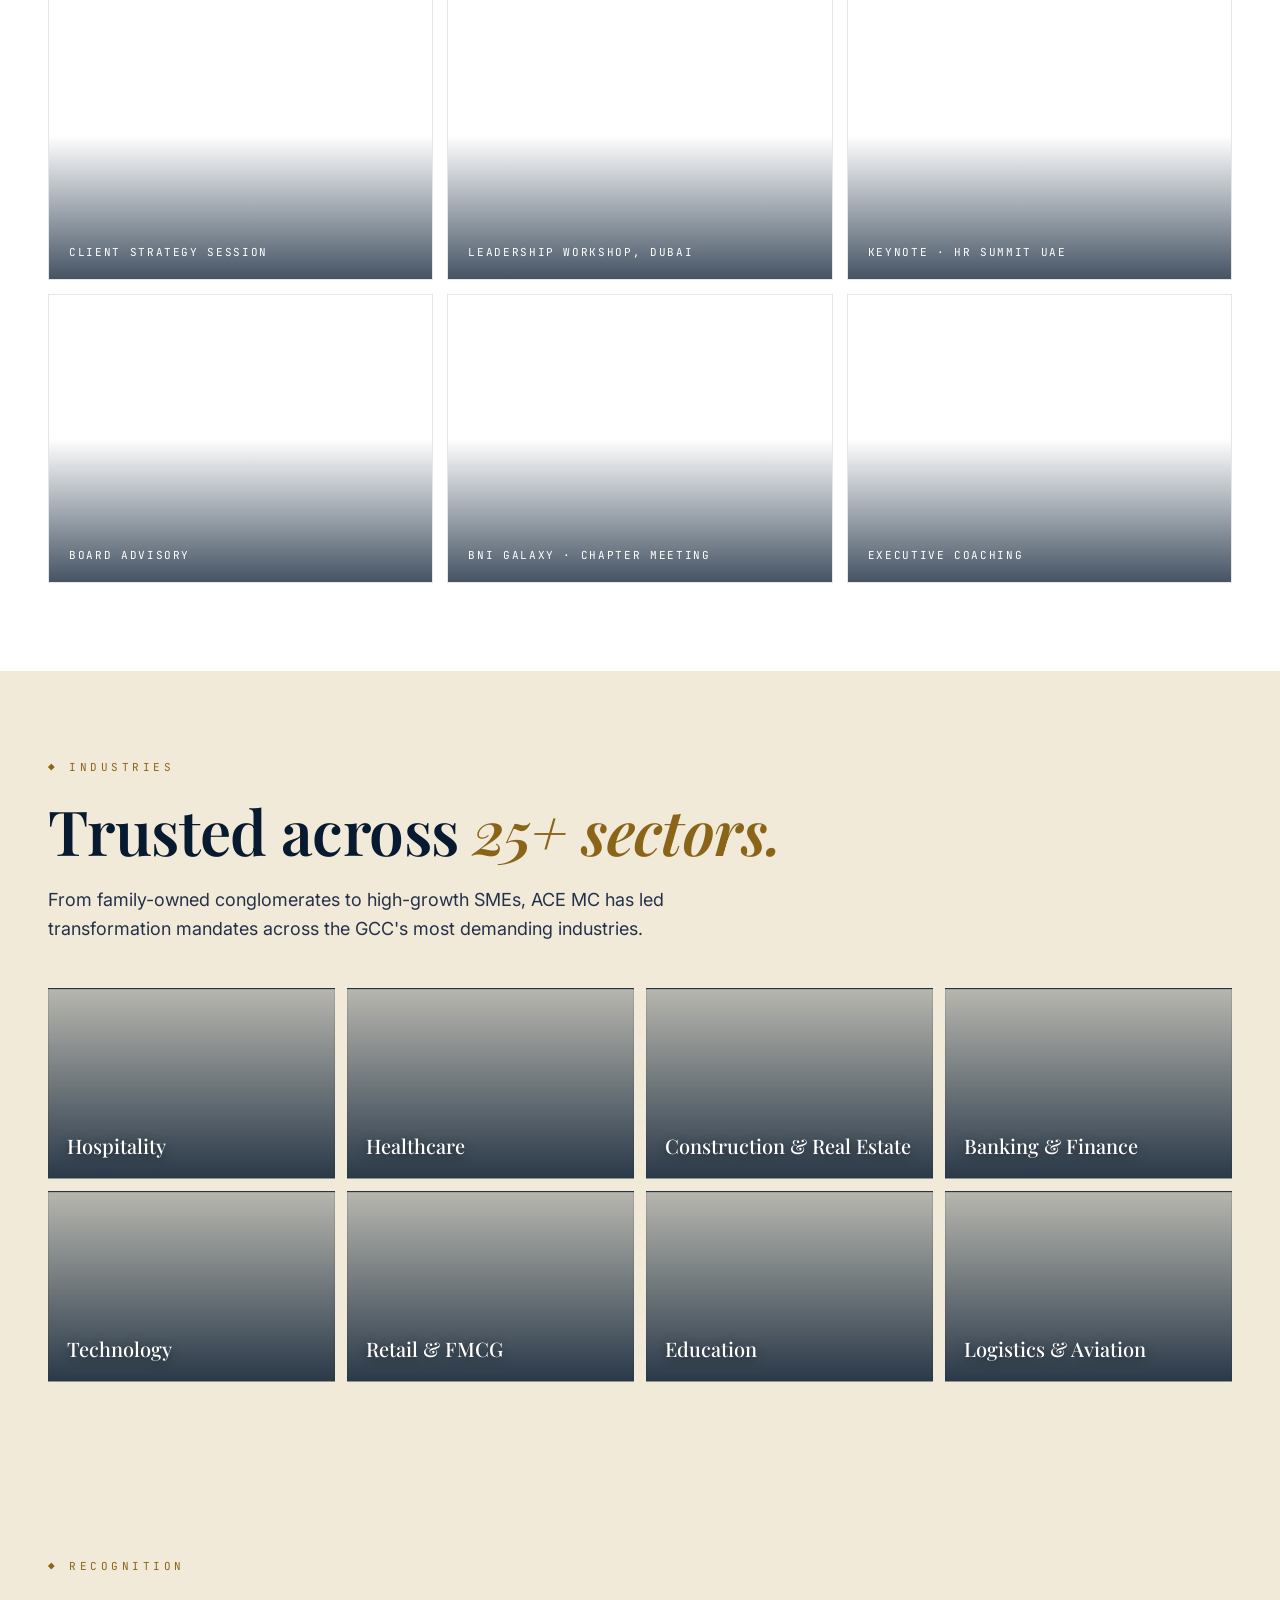
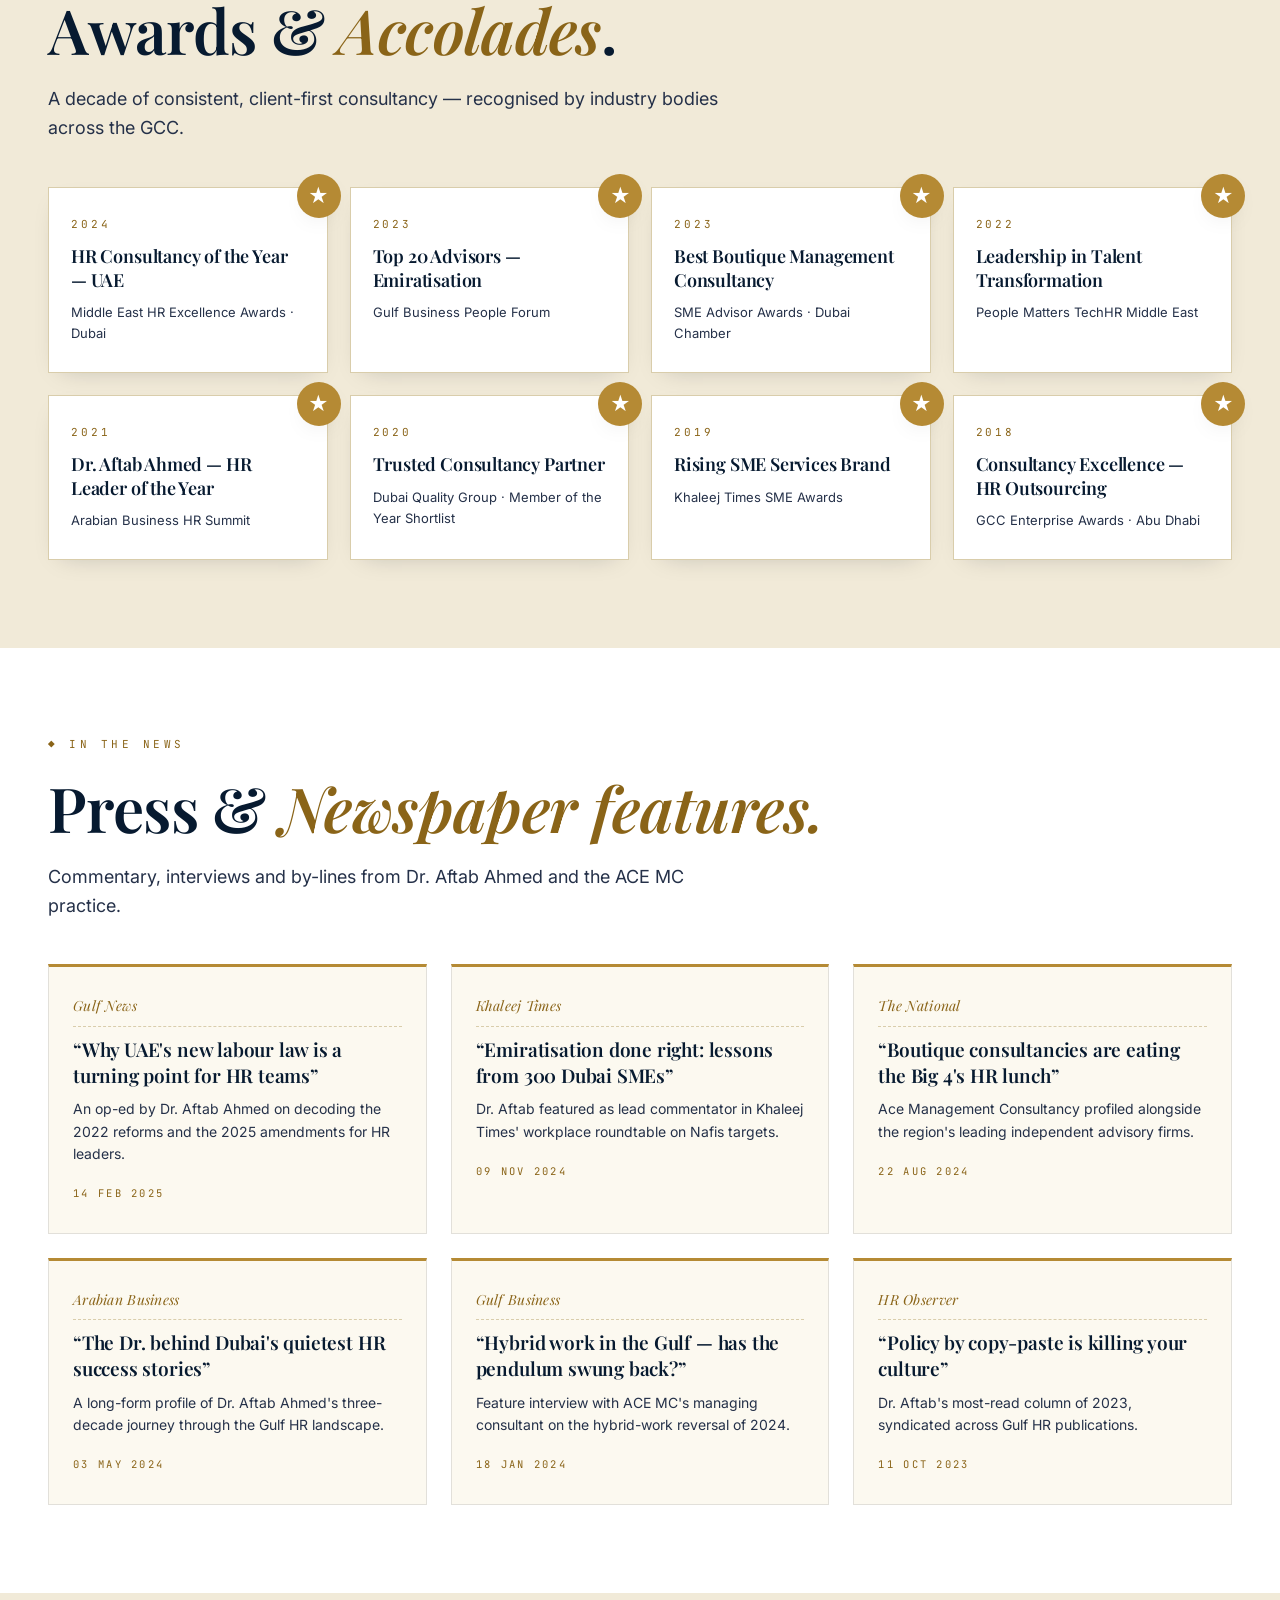
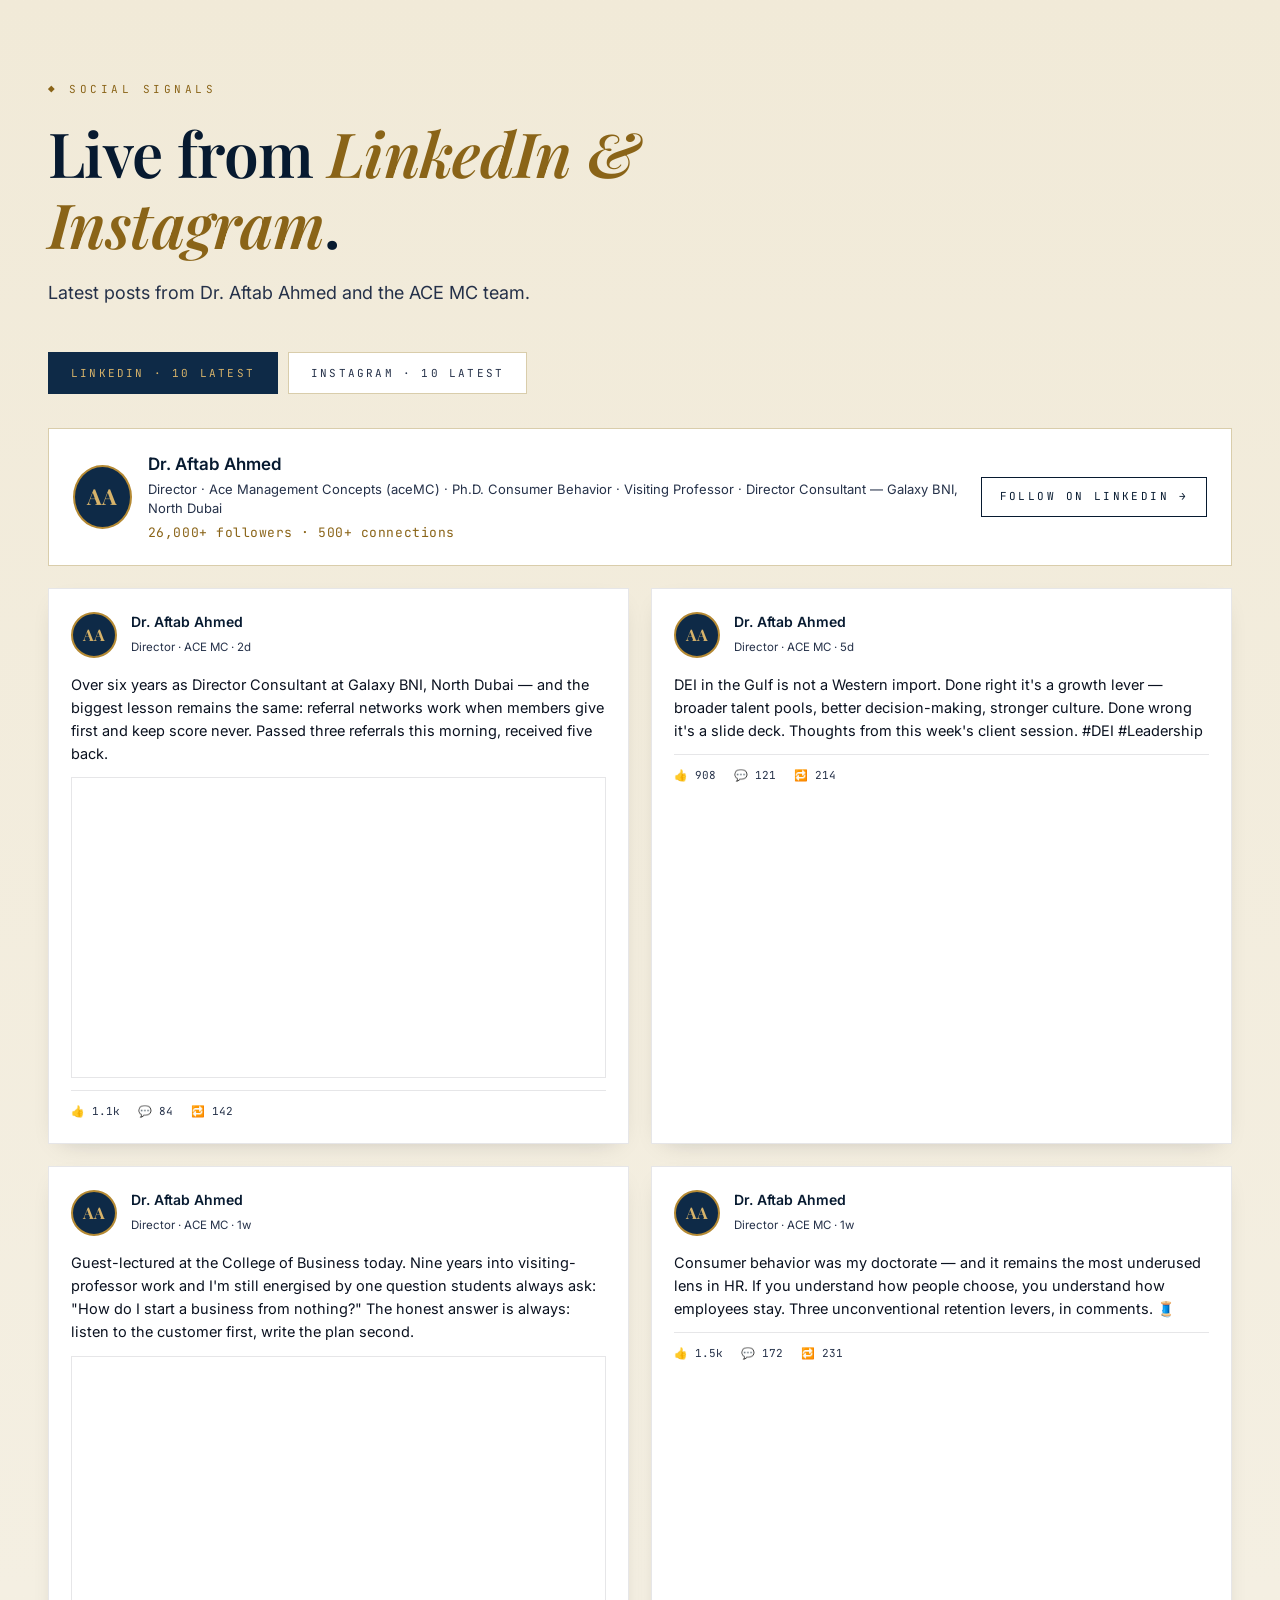
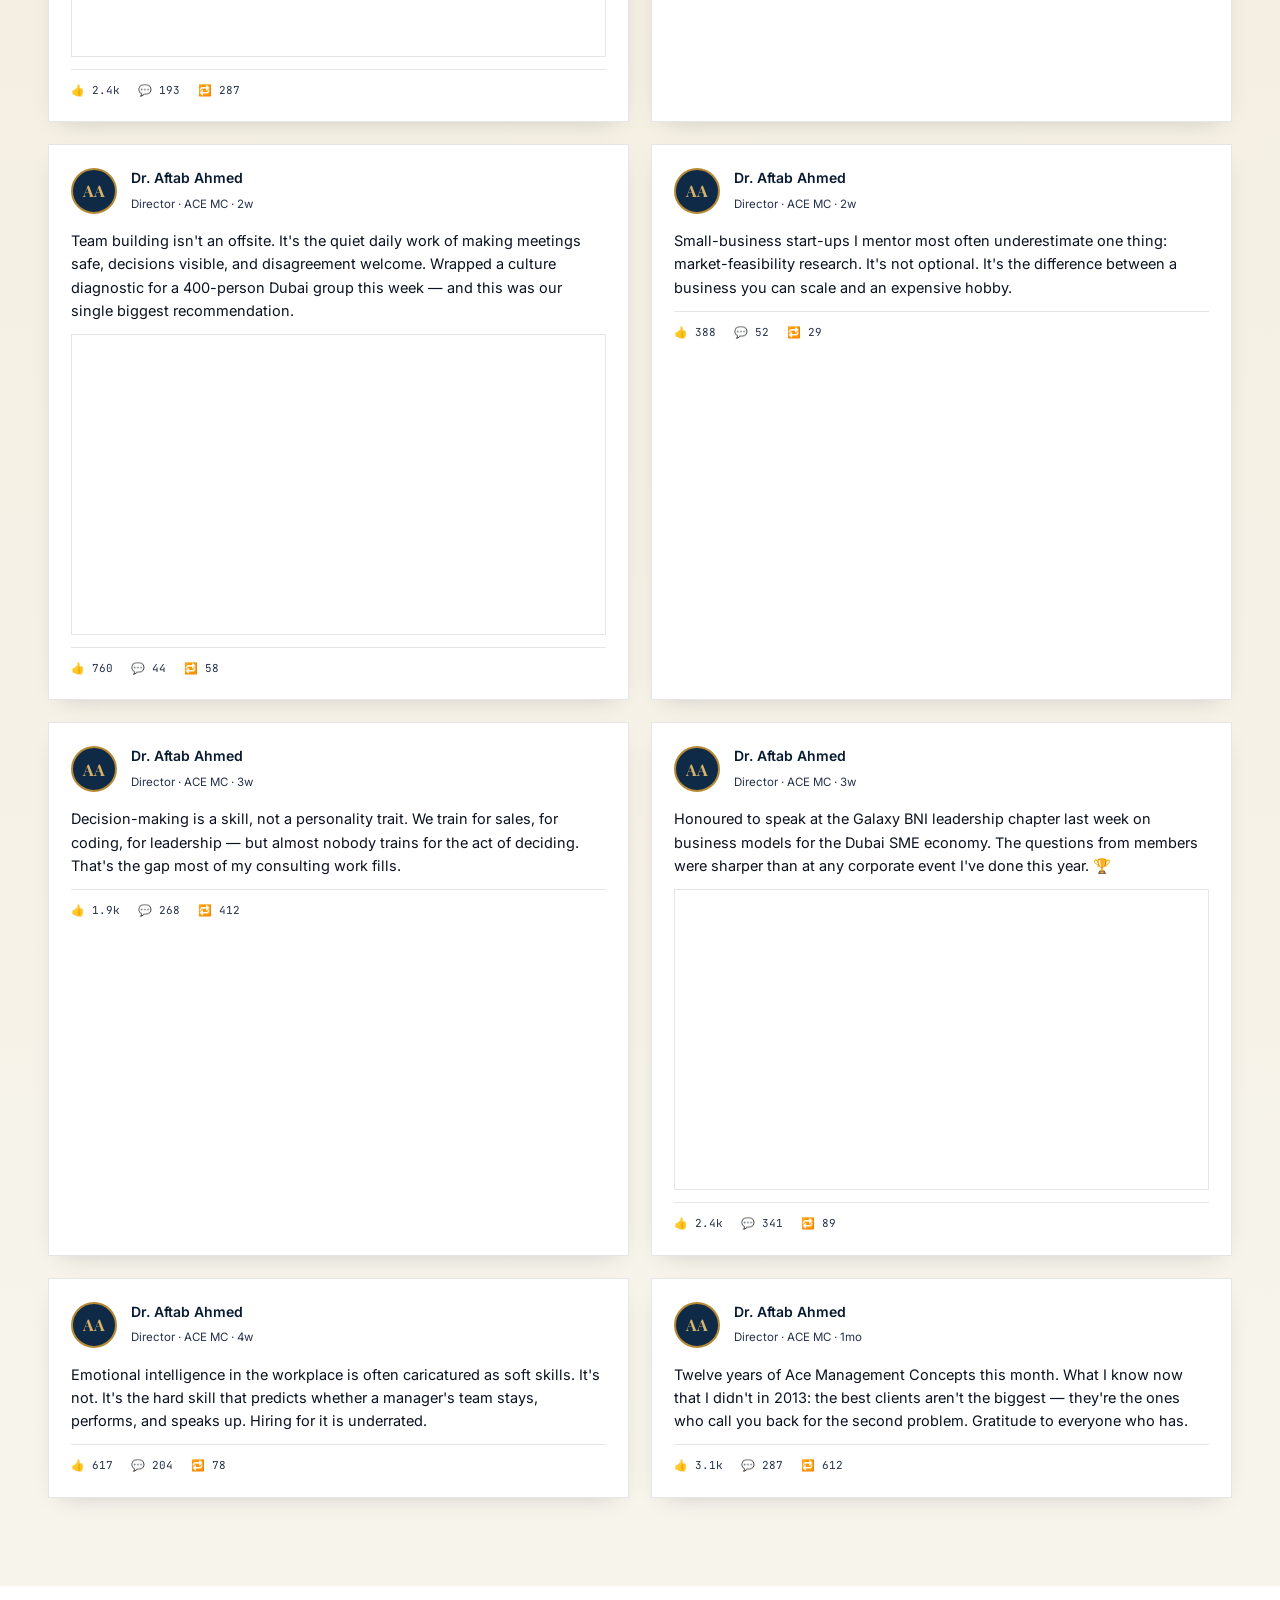
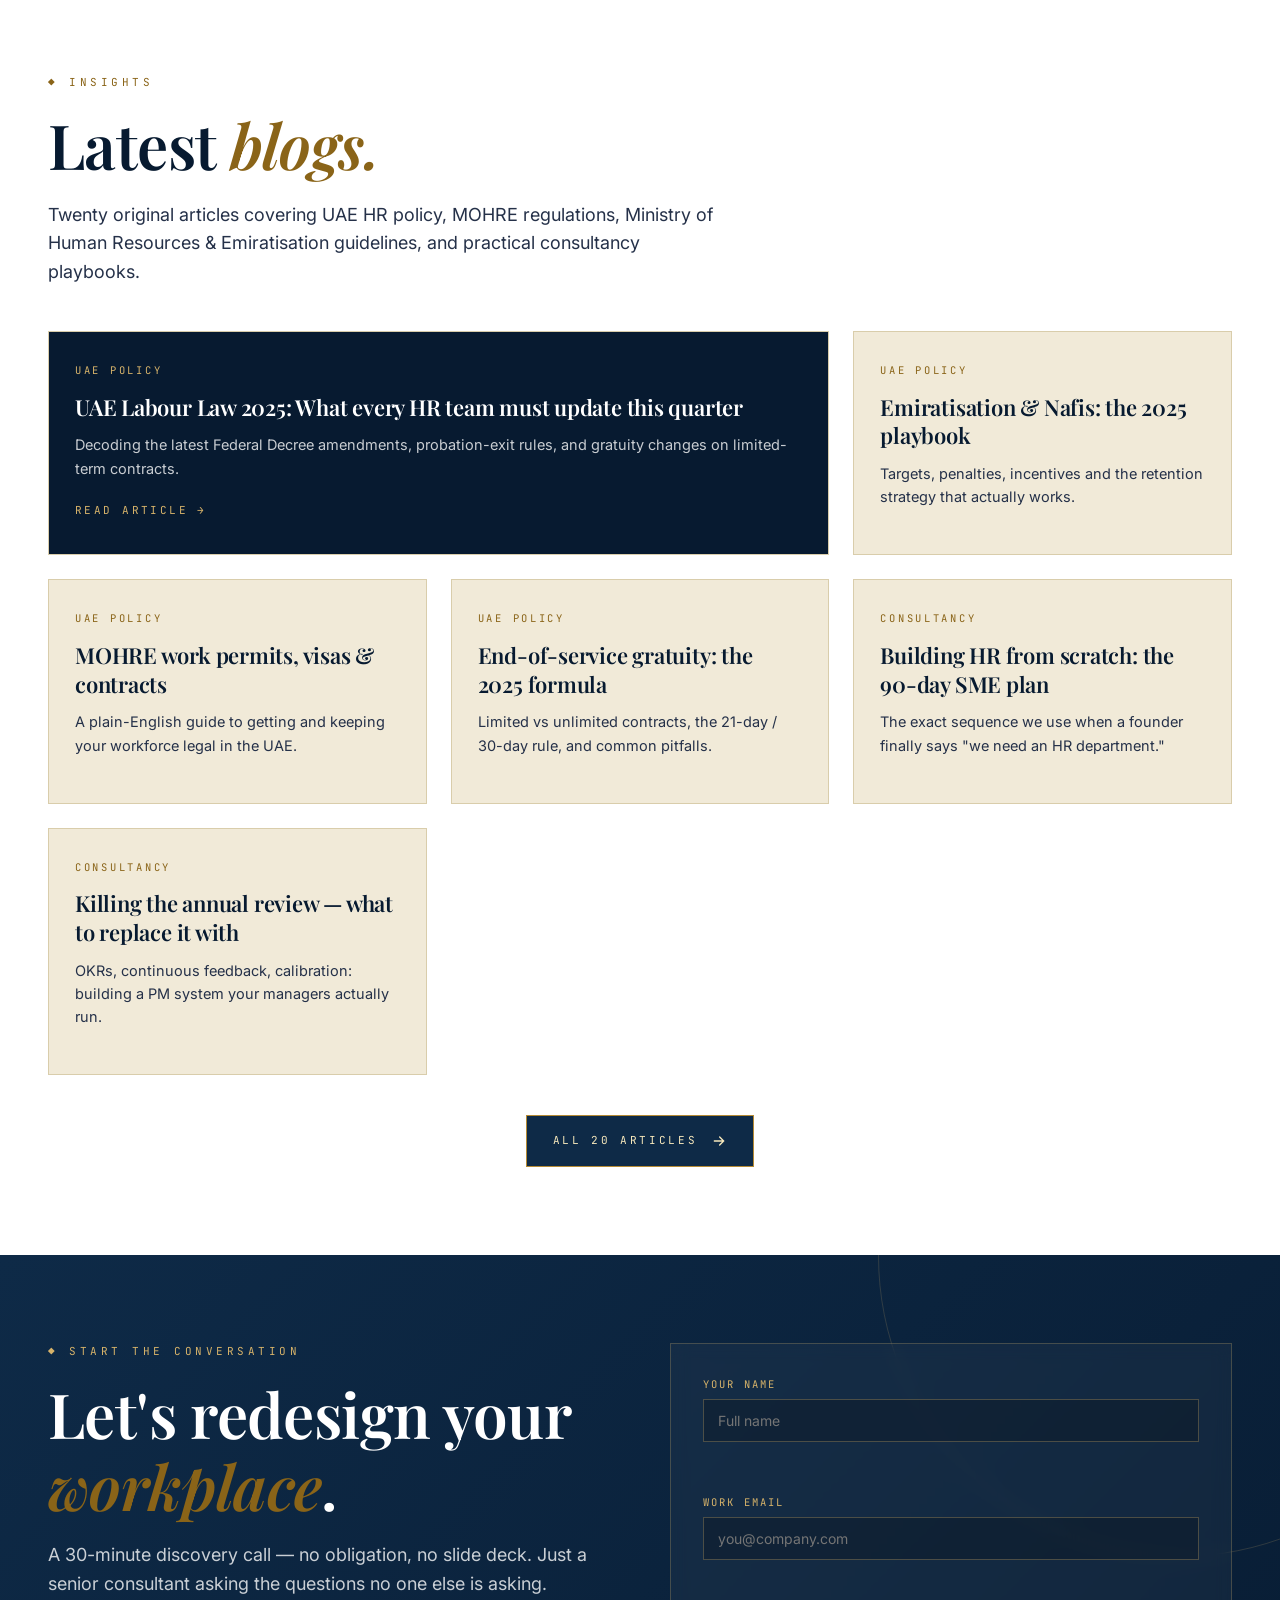
==== commit c659c181: "Tata-Elxsi 4:5 tile grid, floating vertical contact bar, real LinkedIn/Instagram headers + rewritten" ====
--- a/index.html
+++ b/index.html
@@ -86,47 +86,80 @@
       <p class="section-lede">Click any tile to open a full section — or scroll to read the whole firm story in one uninterrupted flow.</p>
     </div>
 
-    <div class="tile-grid">
-      <a class="tile tile-feat" href="#about" style="background-image:linear-gradient(140deg,rgba(14,42,71,.85),rgba(7,26,48,.92)),url('https://images.unsplash.com/photo-1497366216548-37526070297c?w=1200&q=80')">
-        <span class="tile-kicker">◆ The Firm</span>
-        <h3>A Dubai consultancy built on trust, rigour and results</h3>
-        <span class="tile-arrow">→</span>
-      </a>
-      <a class="tile" href="#services" style="background-image:linear-gradient(180deg,rgba(14,42,71,.4),rgba(7,26,48,.88)),url('https://images.unsplash.com/photo-1556761175-5973dc0f32e7?w=900&q=80')">
-        <span class="tile-kicker">◆ Services</span>
-        <h3>Ten practice areas, senior-led</h3>
-        <span class="tile-arrow">→</span>
-      </a>
-      <a class="tile" href="#leadership" style="background-image:linear-gradient(180deg,rgba(181,138,52,.25),rgba(7,26,48,.92)),url('https://images.unsplash.com/photo-1560250097-0b93528c311a?w=900&q=80')">
-        <span class="tile-kicker">◆ Leadership</span>
-        <h3>Dr. Aftab Ahmed — Managing Consultant</h3>
-        <span class="tile-arrow">→</span>
-      </a>
-      <a class="tile tile-gold" href="#awards">
-        <span class="tile-kicker">◆ Awards</span>
-        <h3>A decade of recognition across the GCC</h3>
-        <span class="tile-arrow">→</span>
-      </a>
-      <a class="tile" href="#press" style="background-image:linear-gradient(180deg,rgba(14,42,71,.4),rgba(7,26,48,.9)),url('https://images.unsplash.com/photo-1504711434969-e33886168f5c?w=900&q=80')">
-        <span class="tile-kicker">◆ Press &amp; News</span>
-        <h3>Featured in the region's leading business media</h3>
-        <span class="tile-arrow">→</span>
-      </a>
-      <a class="tile" href="blog.html" style="background-image:linear-gradient(180deg,rgba(14,42,71,.4),rgba(7,26,48,.9)),url('https://images.unsplash.com/photo-1517245386807-bb43f82c33c4?w=900&q=80')">
-        <span class="tile-kicker">◆ Insights</span>
-        <h3>20 long-form articles on UAE HR policy &amp; practice</h3>
-        <span class="tile-arrow">→</span>
-      </a>
-      <a class="tile tile-navy" href="#feeds">
-        <span class="tile-kicker">◆ Social</span>
-        <h3>Live LinkedIn &amp; Instagram feed</h3>
-        <span class="tile-arrow">→</span>
-      </a>
-      <a class="tile" href="#contact" style="background-image:linear-gradient(180deg,rgba(14,42,71,.4),rgba(7,26,48,.92)),url('https://images.unsplash.com/photo-1542744173-8e7e53415bb0?w=900&q=80')">
-        <span class="tile-kicker">◆ Contact</span>
-        <h3>Talk to Dr. Aftab or Florina</h3>
-        <span class="tile-arrow">→</span>
-      </a>
+    <div class="te-grid">
+
+      <a class="te-card te-feat" href="#leadership">
+        <img src="images/dr-aftab-ahmed.jpg" onerror="this.onerror=null;this.src='https://images.unsplash.com/photo-1560250097-0b93528c311a?w=1400&q=80'" alt="Dr. Aftab Ahmed portrait"/>
+        <span class="te-kicker">◆ Chapter 01 · Leadership</span>
+        <h3>Dr. Aftab Ahmed, <em>the firm behind the firm.</em></h3>
+        <span class="te-sub">Ph.D. Consumer Behavior · 10+ yrs Director</span>
+        <span class="te-arrow"><svg viewBox="0 0 24 24"><path d="M5 12h14M13 5l7 7-7 7" stroke="currentColor" stroke-width="2" fill="none"/></svg></span>
+      </a>
+
+      <a class="te-card" href="#about">
+        <img src="https://images.unsplash.com/photo-1497366216548-37526070297c?w=900&q=80" alt="ACE MC office"/>
+        <span class="te-kicker">◆ Chapter 02</span>
+        <h3>The <em>Firm</em></h3>
+        <span class="te-sub">Since 2013 · Dubai · UAE 2040</span>
+        <span class="te-arrow"><svg viewBox="0 0 24 24"><path d="M5 12h14M13 5l7 7-7 7" stroke="currentColor" stroke-width="2" fill="none"/></svg></span>
+      </a>
+
+      <a class="te-card te-gold" href="#services">
+        <img src="https://images.unsplash.com/photo-1556761175-5973dc0f32e7?w=900&q=80" alt="Services"/>
+        <span class="te-kicker">◆ Chapter 03</span>
+        <h3>Ten <em>Practice Areas</em></h3>
+        <span class="te-sub">HR · OD · Culture · Strategy</span>
+        <span class="te-arrow"><svg viewBox="0 0 24 24"><path d="M5 12h14M13 5l7 7-7 7" stroke="currentColor" stroke-width="2" fill="none"/></svg></span>
+      </a>
+
+      <a class="te-card" href="#concepts">
+        <img src="https://images.unsplash.com/photo-1454165804606-c3d57bc86b40?w=900&q=80" alt="Concepts"/>
+        <span class="te-kicker">◆ Chapter 04</span>
+        <h3>How We <em>Work</em></h3>
+        <span class="te-sub">Five concepts · one method</span>
+        <span class="te-arrow"><svg viewBox="0 0 24 24"><path d="M5 12h14M13 5l7 7-7 7" stroke="currentColor" stroke-width="2" fill="none"/></svg></span>
+      </a>
+
+      <a class="te-card te-gold" href="#awards">
+        <img src="https://images.unsplash.com/photo-1587825140708-dfaf72ae4b04?w=900&q=80" alt="Awards"/>
+        <span class="te-kicker">◆ Chapter 05</span>
+        <h3>Awards &amp; <em>Recognition</em></h3>
+        <span class="te-sub">GCC industry honours</span>
+        <span class="te-arrow"><svg viewBox="0 0 24 24"><path d="M5 12h14M13 5l7 7-7 7" stroke="currentColor" stroke-width="2" fill="none"/></svg></span>
+      </a>
+
+      <a class="te-card" href="#press">
+        <img src="https://images.unsplash.com/photo-1504711434969-e33886168f5c?w=900&q=80" alt="Press"/>
+        <span class="te-kicker">◆ Chapter 06</span>
+        <h3>Press &amp; <em>Newspaper</em></h3>
+        <span class="te-sub">Gulf News · Khaleej Times · The National</span>
+        <span class="te-arrow"><svg viewBox="0 0 24 24"><path d="M5 12h14M13 5l7 7-7 7" stroke="currentColor" stroke-width="2" fill="none"/></svg></span>
+      </a>
+
+      <a class="te-card te-navy" href="#feeds">
+        <img src="https://images.unsplash.com/photo-1552581234-26160f608093?w=900&q=80" alt="Social feeds"/>
+        <span class="te-kicker">◆ Chapter 07</span>
+        <h3>LinkedIn &amp; <em>Instagram</em></h3>
+        <span class="te-sub">10 + 10 latest posts</span>
+        <span class="te-arrow"><svg viewBox="0 0 24 24"><path d="M5 12h14M13 5l7 7-7 7" stroke="currentColor" stroke-width="2" fill="none"/></svg></span>
+      </a>
+
+      <a class="te-card" href="blog.html">
+        <img src="https://images.unsplash.com/photo-1517245386807-bb43f82c33c4?w=900&q=80" alt="Insights"/>
+        <span class="te-kicker">◆ Chapter 08</span>
+        <h3>Insights &amp; <em>Blog</em></h3>
+        <span class="te-sub">20 long-form articles</span>
+        <span class="te-arrow"><svg viewBox="0 0 24 24"><path d="M5 12h14M13 5l7 7-7 7" stroke="currentColor" stroke-width="2" fill="none"/></svg></span>
+      </a>
+
+      <a class="te-card te-gold" href="#contact">
+        <img src="https://images.unsplash.com/photo-1542744173-8e7e53415bb0?w=900&q=80" alt="Contact"/>
+        <span class="te-kicker">◆ Chapter 09</span>
+        <h3>Contact <em>Us</em></h3>
+        <span class="te-sub">Dr. Aftab · Florina · Deira Office</span>
+        <span class="te-arrow"><svg viewBox="0 0 24 24"><path d="M5 12h14M13 5l7 7-7 7" stroke="currentColor" stroke-width="2" fill="none"/></svg></span>
+      </a>
+
     </div>
   </div>
 </section>
@@ -402,32 +435,40 @@
     </div>
 
     <div class="feed-pane active" id="pane-li">
+      <div class="li-header-strip">
+        <div class="li-profile"><div class="li-avatar big">AA</div><div><strong>Dr. Aftab Ahmed</strong><span>Director · Ace Management Concepts (aceMC) · Ph.D. Consumer Behavior · Visiting Professor · Director Consultant — Galaxy BNI, North Dubai</span><span class="li-meta">26,000+ followers · 500+ connections</span></div></div>
+        <a class="li-follow" href="https://www.linkedin.com/in/aftab-ahmed-06759b10" target="_blank" rel="noopener">Follow on LinkedIn →</a>
+      </div>
       <div class="li-grid">
-        <article class="li-card"><header><div class="li-avatar">AA</div><div><strong>Dr. Aftab Ahmed</strong><span>Managing Consultant · ACE MC · 2d</span></div></header><p>Just wrapped a two-day workshop with 40 line managers on "Coaching as the new managing." Biggest mindset shift? Letting go of being the smartest person in the room. #Leadership #HR</p><div class="li-media" style="background-image:url('https://images.unsplash.com/photo-1552581234-26160f608093?w=800&q=80')"></div><footer><span>👍 412</span><span>💬 38</span><span>🔁 64</span></footer></article>
-        <article class="li-card"><header><div class="li-avatar">AA</div><div><strong>Dr. Aftab Ahmed</strong><span>Managing Consultant · 5d</span></div></header><p>The new UAE Labour Law amendments effective this year change three things HR teams cannot ignore: probation exits, gratuity on limited contracts, and remote-work classification. Full breakdown in our latest blog.</p><footer><span>👍 908</span><span>💬 121</span><span>🔁 214</span></footer></article>
-        <article class="li-card"><header><div class="li-avatar">AA</div><div><strong>Dr. Aftab Ahmed</strong><span>Managing Consultant · 1w</span></div></header><p>Spoke at the Dubai HR Forum this morning. My one-line takeaway: "Your handbook is not your culture. Your managers are." 🎙</p><div class="li-media" style="background-image:url('https://images.unsplash.com/photo-1540575467063-178a50c2df87?w=800&q=80')"></div><footer><span>👍 1.2k</span><span>💬 93</span><span>🔁 187</span></footer></article>
-        <article class="li-card"><header><div class="li-avatar">AA</div><div><strong>Dr. Aftab Ahmed</strong><span>Managing Consultant · 1w</span></div></header><p>Three Emiratisation myths we heard this week — and what Nafis actually says. Quick thread 🧵</p><footer><span>👍 542</span><span>💬 71</span><span>🔁 96</span></footer></article>
-        <article class="li-card"><header><div class="li-avatar">AA</div><div><strong>Dr. Aftab Ahmed</strong><span>Managing Consultant · 2w</span></div></header><p>Congratulations to our client, one of Dubai's largest hospitality groups, on crossing 4,500 employees — with an attrition rate below 11%. Proof that policy and culture done right compound for decades.</p><div class="li-media" style="background-image:url('https://images.unsplash.com/photo-1542744173-8e7e53415bb0?w=800&q=80')"></div><footer><span>👍 760</span><span>💬 44</span><span>🔁 58</span></footer></article>
-        <article class="li-card"><header><div class="li-avatar">AA</div><div><strong>Dr. Aftab Ahmed</strong><span>Managing Consultant · 2w</span></div></header><p>Proud moment at BNI Galaxy · North Dubai this morning — passing on three referrals to fellow members and receiving five. Referral networks, done well, are the quiet engine of Dubai's SME economy.</p><footer><span>👍 388</span><span>💬 52</span><span>🔁 29</span></footer></article>
-        <article class="li-card"><header><div class="li-avatar">AA</div><div><strong>Dr. Aftab Ahmed</strong><span>Managing Consultant · 3w</span></div></header><p>Unpopular opinion: your exit interviews are giving you the wrong data. By the time a high-performer walks, they've already rewritten the story. Invest in stay conversations instead.</p><footer><span>👍 1.9k</span><span>💬 268</span><span>🔁 412</span></footer></article>
-        <article class="li-card"><header><div class="li-avatar">AA</div><div><strong>Dr. Aftab Ahmed</strong><span>Managing Consultant · 3w</span></div></header><p>Honoured to receive the "HR Consultancy of the Year — UAE" award. This belongs to every client who trusted us with their people.</p><div class="li-media" style="background-image:url('https://images.unsplash.com/photo-1587825140708-dfaf72ae4b04?w=800&q=80')"></div><footer><span>👍 2.4k</span><span>💬 341</span><span>🔁 89</span></footer></article>
-        <article class="li-card"><header><div class="li-avatar">AA</div><div><strong>Dr. Aftab Ahmed</strong><span>Managing Consultant · 4w</span></div></header><p>We're hiring a Senior HR Consultant for our Dubai team. Must be MOHRE-fluent, GCC-seasoned, and comfortable saying "this won't work" to a CEO. Comment below or DM.</p><footer><span>👍 617</span><span>💬 204</span><span>🔁 78</span></footer></article>
-        <article class="li-card"><header><div class="li-avatar">AA</div><div><strong>Dr. Aftab Ahmed</strong><span>Managing Consultant · 1mo</span></div></header><p>A reminder for anyone starting a new HR role this week: fix payroll first, culture second, policy third. In that order. Always.</p><footer><span>👍 3.1k</span><span>💬 287</span><span>🔁 612</span></footer></article>
+        <article class="li-card"><header><div class="li-avatar">AA</div><div><strong>Dr. Aftab Ahmed</strong><span>Director · ACE MC · 2d</span></div></header><p>Over six years as Director Consultant at Galaxy BNI, North Dubai — and the biggest lesson remains the same: referral networks work when members give first and keep score never. Passed three referrals this morning, received five back.</p><div class="li-media" style="background-image:url('https://images.unsplash.com/photo-1552581234-26160f608093?w=800&q=80')"></div><footer><span>👍 1.1k</span><span>💬 84</span><span>🔁 142</span></footer></article>
+        <article class="li-card"><header><div class="li-avatar">AA</div><div><strong>Dr. Aftab Ahmed</strong><span>Director · ACE MC · 5d</span></div></header><p>DEI in the Gulf is not a Western import. Done right it's a growth lever — broader talent pools, better decision-making, stronger culture. Done wrong it's a slide deck. Thoughts from this week's client session. #DEI #Leadership</p><footer><span>👍 908</span><span>💬 121</span><span>🔁 214</span></footer></article>
+        <article class="li-card"><header><div class="li-avatar">AA</div><div><strong>Dr. Aftab Ahmed</strong><span>Director · ACE MC · 1w</span></div></header><p>Guest-lectured at the College of Business today. Nine years into visiting-professor work and I'm still energised by one question students always ask: "How do I start a business from nothing?" The honest answer is always: listen to the customer first, write the plan second.</p><div class="li-media" style="background-image:url('https://images.unsplash.com/photo-1540575467063-178a50c2df87?w=800&q=80')"></div><footer><span>👍 2.4k</span><span>💬 193</span><span>🔁 287</span></footer></article>
+        <article class="li-card"><header><div class="li-avatar">AA</div><div><strong>Dr. Aftab Ahmed</strong><span>Director · ACE MC · 1w</span></div></header><p>Consumer behavior was my doctorate — and it remains the most underused lens in HR. If you understand how people choose, you understand how employees stay. Three unconventional retention levers, in comments. 🧵</p><footer><span>👍 1.5k</span><span>💬 172</span><span>🔁 231</span></footer></article>
+        <article class="li-card"><header><div class="li-avatar">AA</div><div><strong>Dr. Aftab Ahmed</strong><span>Director · ACE MC · 2w</span></div></header><p>Team building isn't an offsite. It's the quiet daily work of making meetings safe, decisions visible, and disagreement welcome. Wrapped a culture diagnostic for a 400-person Dubai group this week — and this was our single biggest recommendation.</p><div class="li-media" style="background-image:url('https://images.unsplash.com/photo-1542744173-8e7e53415bb0?w=800&q=80')"></div><footer><span>👍 760</span><span>💬 44</span><span>🔁 58</span></footer></article>
+        <article class="li-card"><header><div class="li-avatar">AA</div><div><strong>Dr. Aftab Ahmed</strong><span>Director · ACE MC · 2w</span></div></header><p>Small-business start-ups I mentor most often underestimate one thing: market-feasibility research. It's not optional. It's the difference between a business you can scale and an expensive hobby.</p><footer><span>👍 388</span><span>💬 52</span><span>🔁 29</span></footer></article>
+        <article class="li-card"><header><div class="li-avatar">AA</div><div><strong>Dr. Aftab Ahmed</strong><span>Director · ACE MC · 3w</span></div></header><p>Decision-making is a skill, not a personality trait. We train for sales, for coding, for leadership — but almost nobody trains for the act of deciding. That's the gap most of my consulting work fills.</p><footer><span>👍 1.9k</span><span>💬 268</span><span>🔁 412</span></footer></article>
+        <article class="li-card"><header><div class="li-avatar">AA</div><div><strong>Dr. Aftab Ahmed</strong><span>Director · ACE MC · 3w</span></div></header><p>Honoured to speak at the Galaxy BNI leadership chapter last week on business models for the Dubai SME economy. The questions from members were sharper than at any corporate event I've done this year. 🏆</p><div class="li-media" style="background-image:url('https://images.unsplash.com/photo-1587825140708-dfaf72ae4b04?w=800&q=80')"></div><footer><span>👍 2.4k</span><span>💬 341</span><span>🔁 89</span></footer></article>
+        <article class="li-card"><header><div class="li-avatar">AA</div><div><strong>Dr. Aftab Ahmed</strong><span>Director · ACE MC · 4w</span></div></header><p>Emotional intelligence in the workplace is often caricatured as soft skills. It's not. It's the hard skill that predicts whether a manager's team stays, performs, and speaks up. Hiring for it is underrated.</p><footer><span>👍 617</span><span>💬 204</span><span>🔁 78</span></footer></article>
+        <article class="li-card"><header><div class="li-avatar">AA</div><div><strong>Dr. Aftab Ahmed</strong><span>Director · ACE MC · 1mo</span></div></header><p>Twelve years of Ace Management Concepts this month. What I know now that I didn't in 2013: the best clients aren't the biggest — they're the ones who call you back for the second problem. Gratitude to everyone who has.</p><footer><span>👍 3.1k</span><span>💬 287</span><span>🔁 612</span></footer></article>
       </div>
     </div>
 
     <div class="feed-pane" id="pane-ig">
+      <div class="ig-header-strip">
+        <div class="ig-profile"><div class="ig-avatar">◆</div><div><strong>@acemcdubai</strong><span>Ace Management Concepts · Dubai · HR &amp; Management Consultancy</span><span class="ig-stats"><b>1,240</b> posts &nbsp;·&nbsp; <b>18.6K</b> followers &nbsp;·&nbsp; <b>512</b> following</span></div></div>
+        <a class="ig-follow" href="https://www.instagram.com/" target="_blank" rel="noopener">Follow on Instagram →</a>
+      </div>
       <div class="ig-grid">
         <a class="ig-tile" style="background-image:url('https://images.unsplash.com/photo-1552581234-26160f608093?w=600&q=80')"><span class="ig-cap">Workshop Day 1 · Coaching for managers</span></a>
         <a class="ig-tile" style="background-image:url('https://images.unsplash.com/photo-1519389950473-47ba0277781c?w=600&q=80')"><span class="ig-cap">Team offsite · Q2 planning</span></a>
-        <a class="ig-tile" style="background-image:url('https://images.unsplash.com/photo-1497366216548-37526070297c?w=600&q=80')"><span class="ig-cap">HR audit site visit · Abu Dhabi</span></a>
-        <a class="ig-tile" style="background-image:url('https://images.unsplash.com/photo-1556761175-5973dc0f32e7?w=600&q=80')"><span class="ig-cap">Keynote @ Dubai HR Forum</span></a>
-        <a class="ig-tile" style="background-image:url('https://images.unsplash.com/photo-1573164713714-d95e436ab8d6?w=600&q=80')"><span class="ig-cap">Leadership bootcamp · Day 3</span></a>
-        <a class="ig-tile" style="background-image:url('https://images.unsplash.com/photo-1587825140708-dfaf72ae4b04?w=600&q=80')"><span class="ig-cap">🏆 HR Consultancy of the Year · 2024</span></a>
-        <a class="ig-tile" style="background-image:url('https://images.unsplash.com/photo-1517245386807-bb43f82c33c4?w=600&q=80')"><span class="ig-cap">Culture diagnostic report · handover</span></a>
-        <a class="ig-tile" style="background-image:url('https://images.unsplash.com/photo-1542744173-8e7e53415bb0?w=600&q=80')"><span class="ig-cap">BNI Galaxy · North Dubai · weekly meeting</span></a>
-        <a class="ig-tile" style="background-image:url('https://images.unsplash.com/photo-1600880292203-757bb62b4baf?w=600&q=80')"><span class="ig-cap">Executive coaching session</span></a>
-        <a class="ig-tile" style="background-image:url('https://images.unsplash.com/photo-1541746972996-4e0b0f43e02a?w=600&q=80')"><span class="ig-cap">Emiratisation panel · GITEX HR</span></a>
+        <a class="ig-tile" style="background-image:url('https://images.unsplash.com/photo-1497366216548-37526070297c?w=600&q=80')"><span class="ig-cap">HR audit · Abu Dhabi</span></a>
+        <a class="ig-tile" style="background-image:url('https://images.unsplash.com/photo-1556761175-5973dc0f32e7?w=600&q=80')"><span class="ig-cap">Keynote · Dubai HR Forum</span></a>
+        <a class="ig-tile" style="background-image:url('https://images.unsplash.com/photo-1573164713714-d95e436ab8d6?w=600&q=80')"><span class="ig-cap">Leadership bootcamp</span></a>
+        <a class="ig-tile" style="background-image:url('https://images.unsplash.com/photo-1587825140708-dfaf72ae4b04?w=600&q=80')"><span class="ig-cap">🏆 Award · 2024</span></a>
+        <a class="ig-tile" style="background-image:url('https://images.unsplash.com/photo-1517245386807-bb43f82c33c4?w=600&q=80')"><span class="ig-cap">Culture diagnostic</span></a>
+        <a class="ig-tile" style="background-image:url('https://images.unsplash.com/photo-1542744173-8e7e53415bb0?w=600&q=80')"><span class="ig-cap">Galaxy BNI · weekly meeting</span></a>
+        <a class="ig-tile" style="background-image:url('https://images.unsplash.com/photo-1600880292203-757bb62b4baf?w=600&q=80')"><span class="ig-cap">Executive coaching</span></a>
+        <a class="ig-tile" style="background-image:url('https://images.unsplash.com/photo-1541746972996-4e0b0f43e02a?w=600&q=80')"><span class="ig-cap">GITEX HR panel</span></a>
       </div>
     </div>
   </div>
@@ -567,11 +608,33 @@
   <div class="f-bar">© 2026 Ace Management Consultancy LLC · Dubai, UAE · UAE 2040 Vision-Aligned</div>
 </footer>
 
-<!-- Floating WhatsApp -->
-<a class="wa-float" href="https://wa.me/971507696221" target="_blank" rel="noopener" aria-label="WhatsApp Dr. Aftab Ahmed">
-  <svg viewBox="0 0 32 32" fill="#fff" aria-hidden="true"><path d="M19.11 17.2c-.27-.14-1.6-.79-1.85-.88-.25-.09-.43-.14-.61.14-.18.27-.7.88-.86 1.06-.16.18-.32.2-.59.07-.27-.14-1.14-.42-2.17-1.34-.8-.71-1.34-1.59-1.5-1.86-.16-.27-.02-.42.12-.55.12-.12.27-.32.41-.48.14-.16.18-.27.27-.45.09-.18.05-.34-.02-.48-.07-.14-.61-1.47-.83-2.01-.22-.53-.45-.46-.61-.47-.16-.01-.34-.01-.52-.01-.18 0-.48.07-.73.34-.25.27-.95.93-.95 2.27 0 1.34.97 2.63 1.1 2.81.14.18 1.91 2.92 4.63 4.1.65.28 1.15.44 1.54.57.65.21 1.24.18 1.71.11.52-.08 1.6-.65 1.82-1.28.23-.63.23-1.16.16-1.28-.07-.12-.25-.18-.52-.32zM16 4.84c-6.16 0-11.16 5-11.16 11.16 0 1.97.52 3.88 1.5 5.57L4.8 27.16l5.76-1.5c1.63.9 3.47 1.37 5.36 1.37h.08c6.16 0 11.16-5 11.16-11.16s-5-11.03-11.16-11.03zm0 20.48c-1.69 0-3.34-.45-4.78-1.3l-.34-.2-3.56.93.95-3.46-.22-.35c-.94-1.48-1.43-3.2-1.43-4.96 0-5.14 4.18-9.32 9.32-9.32 2.49 0 4.83.97 6.59 2.73 1.76 1.76 2.73 4.1 2.73 6.59.02 5.14-4.16 9.34-9.26 9.34z"/></svg>
-  <span class="wa-label">WhatsApp Dr. Aftab<br/><strong>+971 50 769 6221</strong></span>
-</a>
+<!-- Floating vertical contact bar (drhadishahid-style) -->
+<div class="float-bar">
+  <a class="fbtn wa" href="https://wa.me/971507696221" target="_blank" rel="noopener" aria-label="WhatsApp Dr. Aftab">
+    <svg viewBox="0 0 32 32" aria-hidden="true"><path d="M19.11 17.2c-.27-.14-1.6-.79-1.85-.88-.25-.09-.43-.14-.61.14-.18.27-.7.88-.86 1.06-.16.18-.32.2-.59.07-.27-.14-1.14-.42-2.17-1.34-.8-.71-1.34-1.59-1.5-1.86-.16-.27-.02-.42.12-.55.12-.12.27-.32.41-.48.14-.16.18-.27.27-.45.09-.18.05-.34-.02-.48-.07-.14-.61-1.47-.83-2.01-.22-.53-.45-.46-.61-.47-.16-.01-.34-.01-.52-.01-.18 0-.48.07-.73.34-.25.27-.95.93-.95 2.27 0 1.34.97 2.63 1.1 2.81.14.18 1.91 2.92 4.63 4.1.65.28 1.15.44 1.54.57.65.21 1.24.18 1.71.11.52-.08 1.6-.65 1.82-1.28.23-.63.23-1.16.16-1.28-.07-.12-.25-.18-.52-.32zM16 4.84c-6.16 0-11.16 5-11.16 11.16 0 1.97.52 3.88 1.5 5.57L4.8 27.16l5.76-1.5c1.63.9 3.47 1.37 5.36 1.37h.08c6.16 0 11.16-5 11.16-11.16s-5-11.03-11.16-11.03zm0 20.48c-1.69 0-3.34-.45-4.78-1.3l-.34-.2-3.56.93.95-3.46-.22-.35c-.94-1.48-1.43-3.2-1.43-4.96 0-5.14 4.18-9.32 9.32-9.32 2.49 0 4.83.97 6.59 2.73 1.76 1.76 2.73 4.1 2.73 6.59.02 5.14-4.16 9.34-9.26 9.34z" fill="#fff"/></svg>
+    <span class="fbtn-tip">WhatsApp · Dr. Aftab<br/>+971 50 769 6221</span>
+  </a>
+  <a class="fbtn tel" href="tel:+971507696221" aria-label="Call Dr. Aftab">
+    <svg viewBox="0 0 24 24" aria-hidden="true"><path d="M6.62 10.79a15.5 15.5 0 0 0 6.59 6.59l2.2-2.2c.27-.27.67-.36 1.02-.24 1.12.37 2.33.57 3.57.57a1 1 0 0 1 1 1V20a1 1 0 0 1-1 1A17 17 0 0 1 3 4a1 1 0 0 1 1-1h3.5a1 1 0 0 1 1 1c0 1.25.2 2.45.57 3.57.11.35.03.74-.25 1.02z" fill="#fff"/></svg>
+    <span class="fbtn-tip">Call Dr. Aftab<br/>+971 50 769 6221</span>
+  </a>
+  <a class="fbtn mail" href="mailto:aftab@acemcdubai.com" aria-label="Email Dr. Aftab">
+    <svg viewBox="0 0 24 24" aria-hidden="true"><path d="M20 4H4a2 2 0 0 0-2 2v12a2 2 0 0 0 2 2h16a2 2 0 0 0 2-2V6a2 2 0 0 0-2-2Zm0 4-8 5-8-5V6l8 5 8-5v2Z" fill="currentColor"/></svg>
+    <span class="fbtn-tip">Email Dr. Aftab<br/>aftab@acemcdubai.com</span>
+  </a>
+  <a class="fbtn li" href="https://www.linkedin.com/in/aftab-ahmed-06759b10" target="_blank" rel="noopener" aria-label="LinkedIn">
+    <svg viewBox="0 0 24 24" aria-hidden="true"><path d="M4.98 3.5C4.98 4.88 3.87 6 2.5 6S0 4.88 0 3.5 1.12 1 2.5 1s2.48 1.12 2.48 2.5zM.22 8h4.56v14H.22V8zm7.78 0h4.37v1.92h.06c.61-1.15 2.1-2.36 4.32-2.36 4.62 0 5.47 3.04 5.47 7V22h-4.56v-6.55c0-1.56-.03-3.57-2.17-3.57-2.17 0-2.5 1.7-2.5 3.45V22H8V8z" fill="currentColor"/></svg>
+    <span class="fbtn-tip">LinkedIn<br/>Dr. Aftab Ahmed</span>
+  </a>
+  <a class="fbtn bni" href="https://bni.ae/en-AE/memberdetails?encryptedMemberId=zfd6nnaWQ4ez1ZFO8RMb1g%3D%3D&amp;name=Aftab+Ahmed" target="_blank" rel="noopener" aria-label="BNI Galaxy profile">
+    <span class="fbtn-txt">BNI</span>
+    <span class="fbtn-tip">BNI Galaxy<br/>North Dubai</span>
+  </a>
+  <a class="fbtn home" href="#top" aria-label="Back to top">
+    <svg viewBox="0 0 24 24" aria-hidden="true"><path d="M12 3 4 10h3v10h10V10h3L12 3z" fill="currentColor"/></svg>
+    <span class="fbtn-tip">Back to top</span>
+  </a>
+</div>
 
 <script>
   document.querySelectorAll('.ft-tab').forEach(btn => {
--- a/styles.css
+++ b/styles.css
@@ -383,3 +383,76 @@
 .specialisms{margin:22px 0;display:flex;flex-wrap:wrap;gap:8px;align-items:center}
 .specialisms strong{font-family:'JetBrains Mono',monospace;font-size:10.5px;letter-spacing:.26em;text-transform:uppercase;color:var(--gold-deep);margin-right:6px}
 .specialisms span{background:var(--cream);border:1px solid var(--rule);padding:6px 12px;font-size:12.5px;color:var(--navy-deep);border-radius:20px}
+
+/* ===== v2 · Tight Tata-Elxsi tile grid ===== */
+.te-grid{display:grid;grid-template-columns:repeat(4,1fr);gap:16px}
+@media (max-width:1100px){.te-grid{grid-template-columns:repeat(3,1fr)}}
+@media (max-width:780px){.te-grid{grid-template-columns:repeat(2,1fr);gap:12px}}
+@media (max-width:500px){.te-grid{grid-template-columns:1fr}}
+.te-card{position:relative;aspect-ratio:4/5;background:#000;overflow:hidden;display:block;text-decoration:none;color:#fff;box-shadow:var(--shadow);transition:transform .25s ease, box-shadow .25s ease;border:1px solid rgba(181,138,52,.4)}
+.te-card:hover{transform:translateY(-4px);box-shadow:0 30px 60px -20px rgba(0,0,0,.45);border-color:var(--gold)}
+.te-card img{position:absolute;inset:0;width:100%;height:100%;object-fit:cover;transition:transform .8s cubic-bezier(.2,.7,.2,1)}
+.te-card:hover img{transform:scale(1.08)}
+.te-card::after{content:"";position:absolute;inset:0;pointer-events:none;background:linear-gradient(180deg,rgba(14,42,71,.15) 0%,rgba(14,42,71,.45) 55%,rgba(7,26,48,.88) 100%)}
+.te-card.te-gold::after{background:linear-gradient(180deg,rgba(181,138,52,.35) 0%,rgba(14,42,71,.55) 55%,rgba(7,26,48,.9) 100%)}
+.te-card.te-navy{background:linear-gradient(135deg,#0e2a47,#071a30)}
+.te-card.te-navy img{opacity:.35;mix-blend-mode:luminosity}
+.te-card.te-navy::after{background:linear-gradient(180deg,rgba(14,42,71,.4) 0%,rgba(7,26,48,.82) 100%)}
+.te-kicker{position:absolute;top:24px;left:24px;right:24px;z-index:3;font-family:'JetBrains Mono',monospace;font-size:10.5px;letter-spacing:.28em;text-transform:uppercase;color:var(--gold-light);text-shadow:0 2px 6px rgba(0,0,0,.5)}
+.te-card h3{position:absolute;top:52px;left:24px;right:24px;z-index:3;font-family:'Playfair Display',serif;font-size:clamp(22px,2.3vw,32px);line-height:1.08;font-weight:600;color:#fff;margin:0;text-shadow:0 2px 14px rgba(0,0,0,.5)}
+.te-card h3 em{font-style:italic;color:var(--gold-light);font-weight:500}
+.te-arrow{position:absolute;bottom:22px;left:22px;width:52px;height:52px;border-radius:50%;background:#fff;display:flex;align-items:center;justify-content:center;z-index:3;transition:all .25s ease;box-shadow:0 8px 24px rgba(0,0,0,.35)}
+.te-card:hover .te-arrow{background:var(--gold);transform:translateX(6px) scale(1.05)}
+.te-arrow svg{width:22px;height:22px;fill:var(--navy-deep);transition:fill .25s}
+.te-card:hover .te-arrow svg{fill:#fff}
+.te-sub{position:absolute;bottom:30px;right:24px;z-index:3;font-family:'JetBrains Mono',monospace;font-size:10px;letter-spacing:.22em;text-transform:uppercase;color:#fff;text-align:right;max-width:60%;text-shadow:0 2px 8px rgba(0,0,0,.55);line-height:1.6}
+.te-feat{grid-column:span 2;grid-row:span 1;aspect-ratio:8/5}
+@media (max-width:780px){.te-feat{grid-column:span 2;aspect-ratio:4/5}}
+@media (max-width:500px){.te-feat{grid-column:span 1}}
+.te-feat h3{font-size:clamp(28px,3vw,46px)}
+
+/* hide old tile grid if referenced */
+.tile-grid{display:none}
+
+/* ===== Floating vertical contact bar (drhadishahid-style) ===== */
+.wa-float{display:none !important}
+.float-bar{position:fixed;right:22px;bottom:22px;display:flex;flex-direction:column;gap:10px;z-index:90}
+.fbtn{position:relative;width:52px;height:52px;border-radius:50%;display:flex;align-items:center;justify-content:center;background:#fffdf6;border:1px solid var(--gold);color:var(--navy-deep);box-shadow:0 10px 26px -10px rgba(0,0,0,.4);transition:transform .2s ease,background .2s ease;text-decoration:none}
+.fbtn:hover{transform:translateY(-3px);background:var(--gold);color:#fff}
+.fbtn svg{width:22px;height:22px;fill:currentColor}
+.fbtn.wa{background:#25D366;border-color:#1fa855;color:#fff}
+.fbtn.wa:hover{background:#1fa855}
+.fbtn.tel{background:var(--gold);color:#fff;border-color:var(--gold-deep)}
+.fbtn.tel:hover{background:var(--gold-deep)}
+.fbtn.mail{background:var(--navy);color:#f8e9bc;border-color:var(--gold)}
+.fbtn.mail:hover{background:var(--gold);color:#fff}
+.fbtn.li{background:#0a66c2;color:#fff;border-color:#004182}
+.fbtn.li:hover{background:#004182}
+.fbtn.bni{background:#fff;color:#c8102e;border-color:#c8102e}
+.fbtn.bni:hover{background:#c8102e;color:#fff}
+.fbtn.bni .fbtn-txt{font-family:'Playfair Display',serif;font-weight:700;font-size:14px;letter-spacing:.04em}
+.fbtn.home{background:#fffdf6;color:var(--navy-deep)}
+.fbtn-tip{position:absolute;right:64px;top:50%;transform:translateY(-50%) translateX(6px);background:var(--navy-deep);color:#f2e1aa;font-family:'JetBrains Mono',monospace;font-size:10.5px;letter-spacing:.08em;padding:8px 12px;line-height:1.35;white-space:nowrap;opacity:0;pointer-events:none;transition:all .2s ease;border:1px solid var(--gold)}
+.fbtn:hover .fbtn-tip{opacity:1;transform:translateY(-50%) translateX(0)}
+@media (max-width:560px){.fbtn{width:46px;height:46px}.fbtn-tip{display:none}.float-bar{right:12px;bottom:12px;gap:8px}}
+
+/* ===== LinkedIn + Instagram profile header strips ===== */
+.li-header-strip,.ig-header-strip{display:flex;align-items:center;justify-content:space-between;gap:20px;padding:22px 24px;background:var(--paper);border:1px solid var(--rule);margin-bottom:22px;flex-wrap:wrap}
+.li-profile,.ig-profile{display:flex;align-items:center;gap:16px;flex:1;min-width:0}
+.li-avatar.big{width:64px;height:64px;font-size:22px}
+.ig-avatar{width:64px;height:64px;border-radius:50%;display:grid;place-items:center;background:linear-gradient(135deg,#f58529,#dd2a7b,#8134af,#515bd4);color:#fff;font-family:'Playfair Display',serif;font-size:22px;font-weight:700;border:3px solid #fff;box-shadow:0 0 0 2px #dd2a7b}
+.li-profile strong,.ig-profile strong{display:block;font-family:'Inter',sans-serif;font-weight:600;font-size:17px;color:var(--navy-deep)}
+.li-profile span,.ig-profile span{display:block;font-size:13px;color:var(--ink-soft);line-height:1.45;margin-top:2px}
+.li-meta,.ig-stats{font-family:'JetBrains Mono',monospace;font-size:11px;letter-spacing:.04em;color:var(--gold-deep) !important;margin-top:6px !important}
+.li-meta b,.ig-stats b{color:var(--navy-deep);font-weight:600}
+.li-follow,.ig-follow{flex-shrink:0;padding:10px 18px;font-family:'JetBrains Mono',monospace;font-size:11px;letter-spacing:.22em;text-transform:uppercase;border:1px solid var(--navy-deep);color:var(--navy-deep);transition:all .2s}
+.li-follow:hover,.ig-follow:hover{background:var(--navy-deep);color:var(--gold-light)}
+.ig-follow{background:linear-gradient(135deg,#f58529,#dd2a7b,#8134af,#515bd4);color:#fff;border-color:transparent}
+.ig-follow:hover{opacity:.9;color:#fff}
+
+/* Compact hero + section tuning (drhadishahid tightness) */
+.hero-tx{padding:70px 28px 70px}
+.section{padding:88px 0}
+@media (max-width:760px){.hero-tx{padding:56px 20px 56px}.section{padding:60px 0}}
+.explore{padding:78px 0}
+.section-head{margin-bottom:44px}
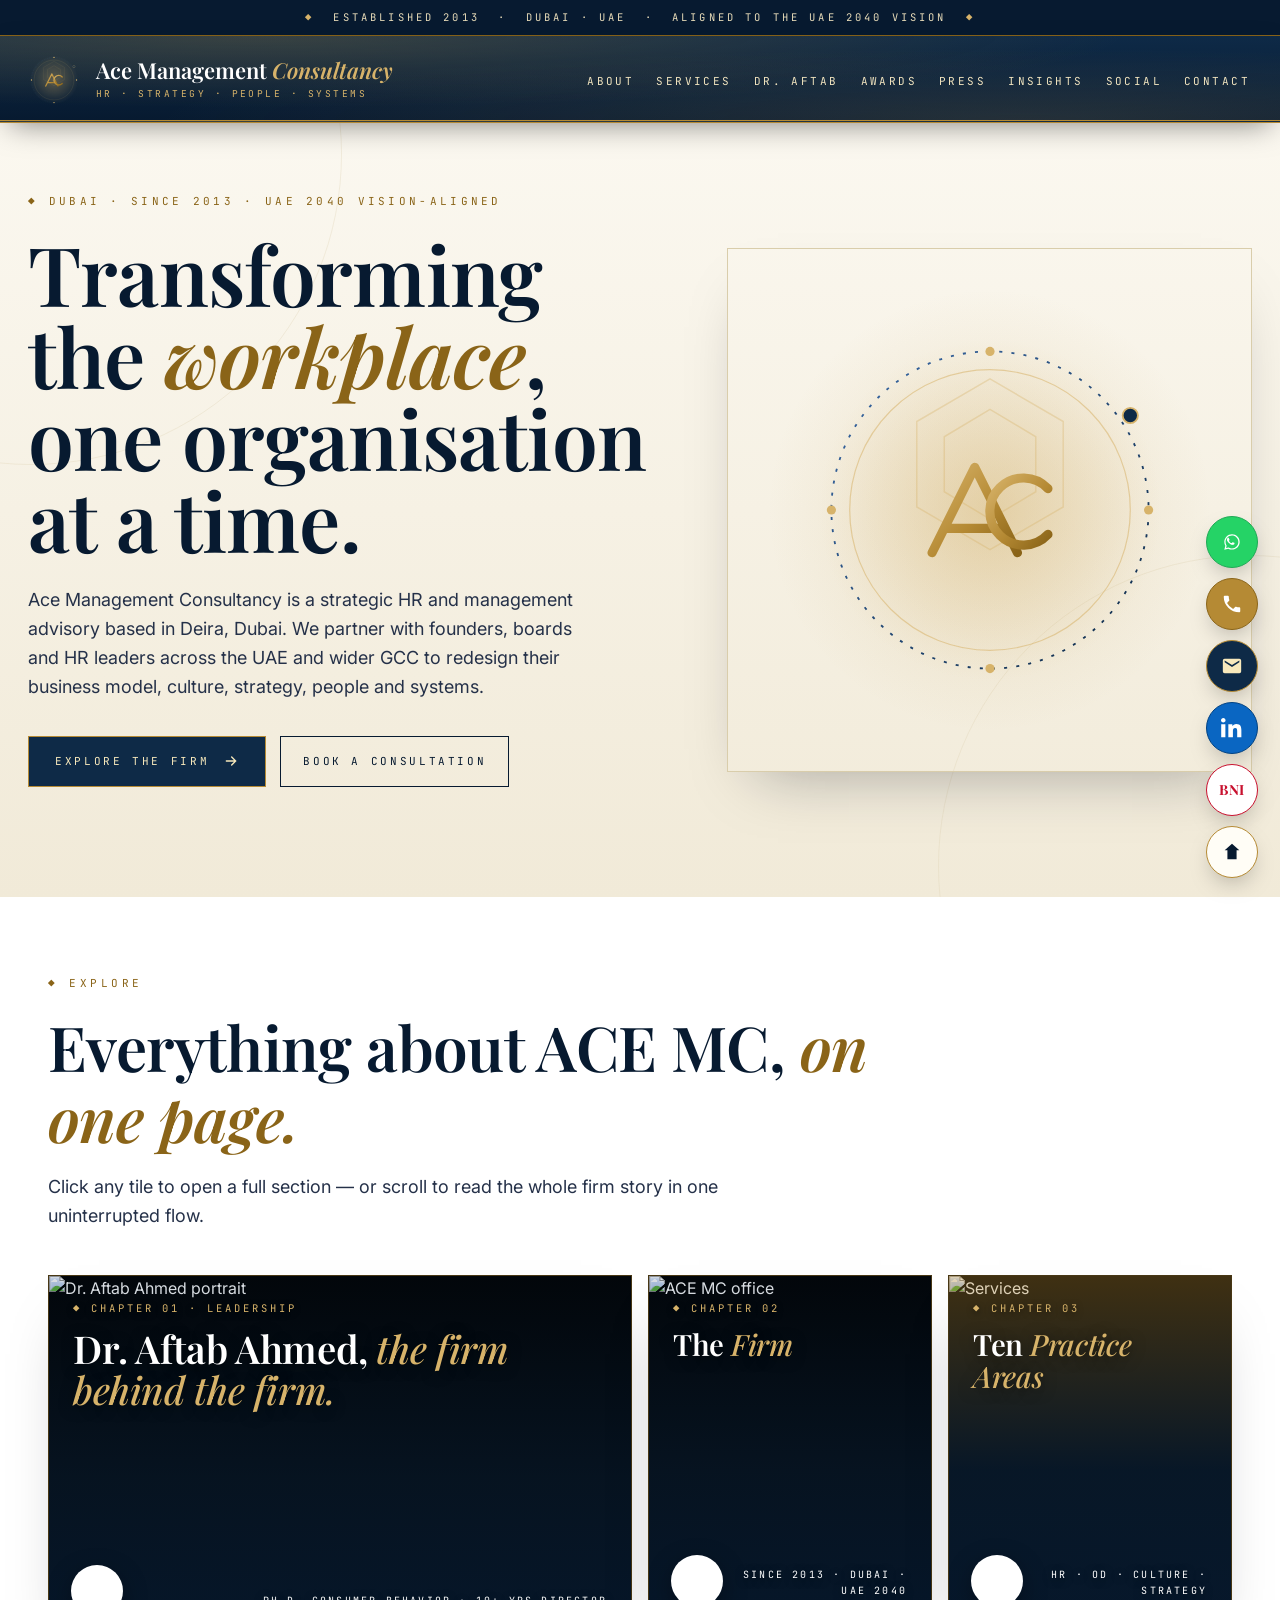
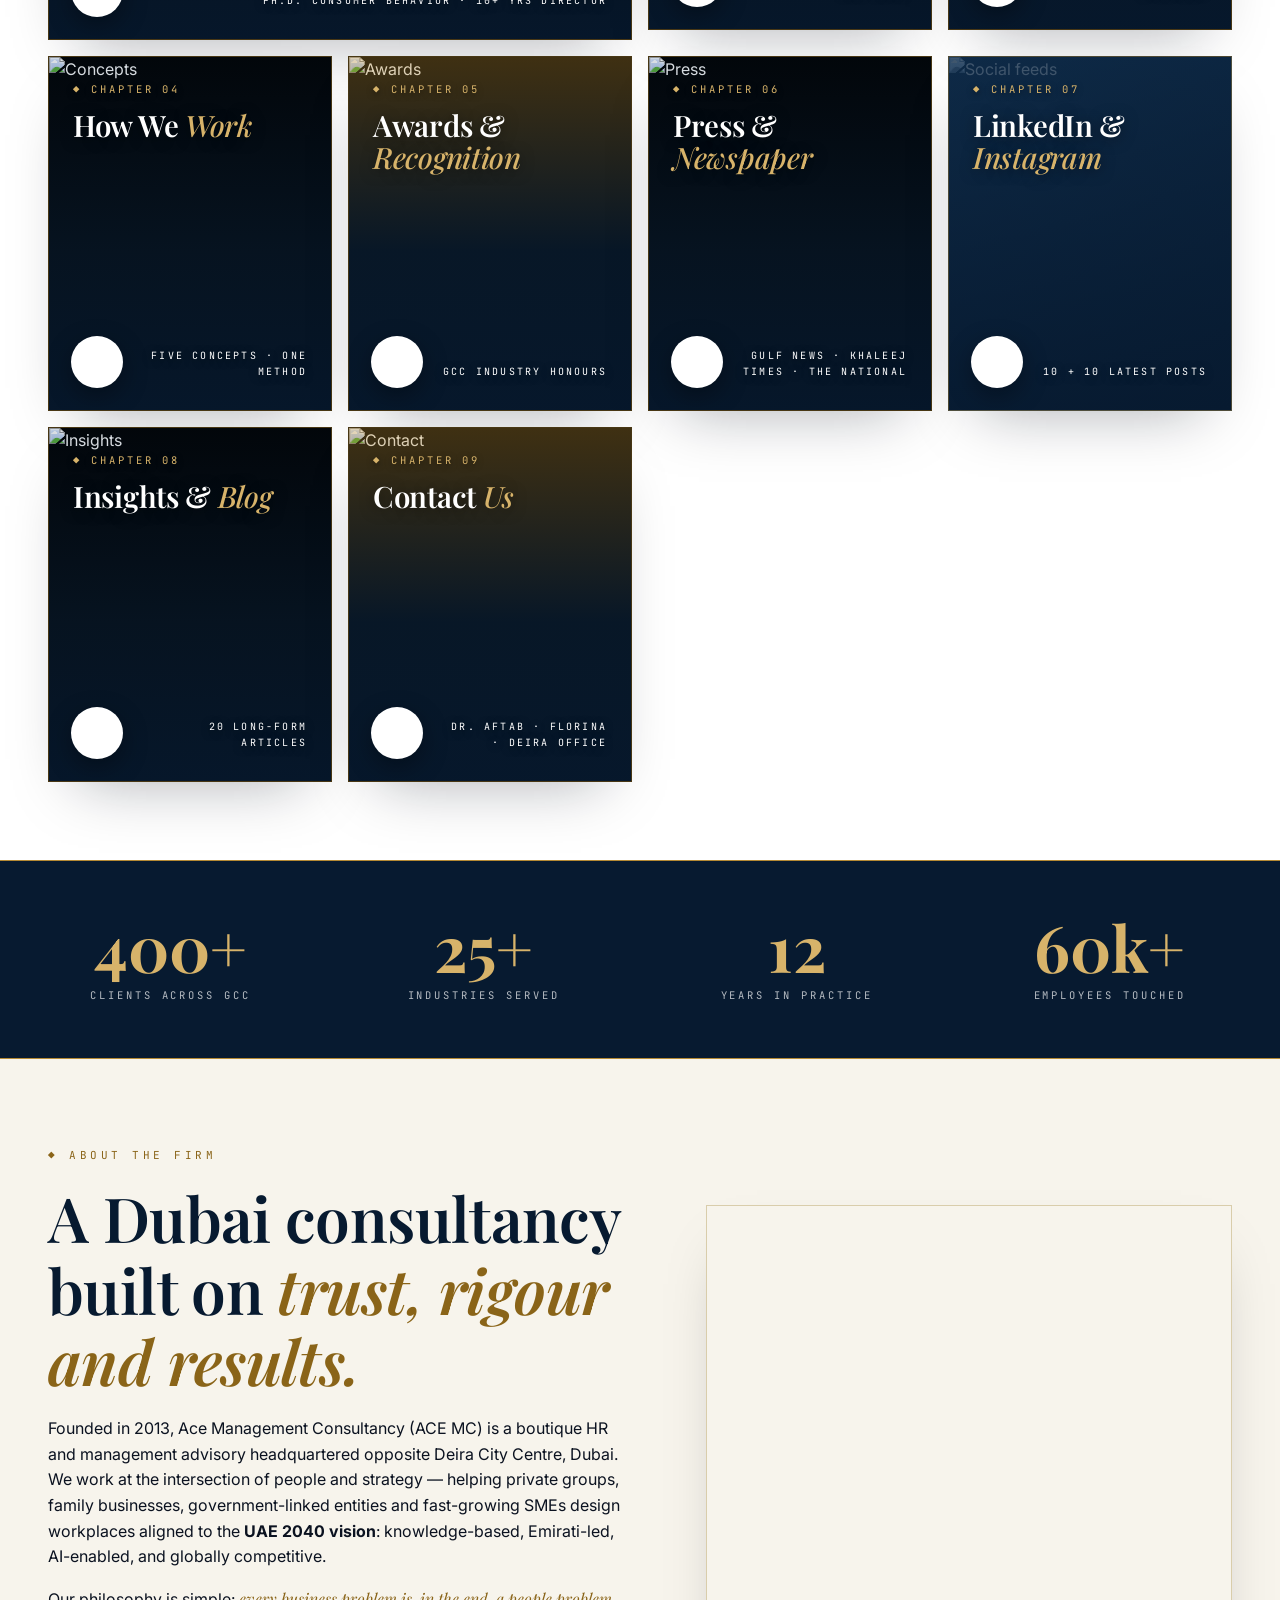
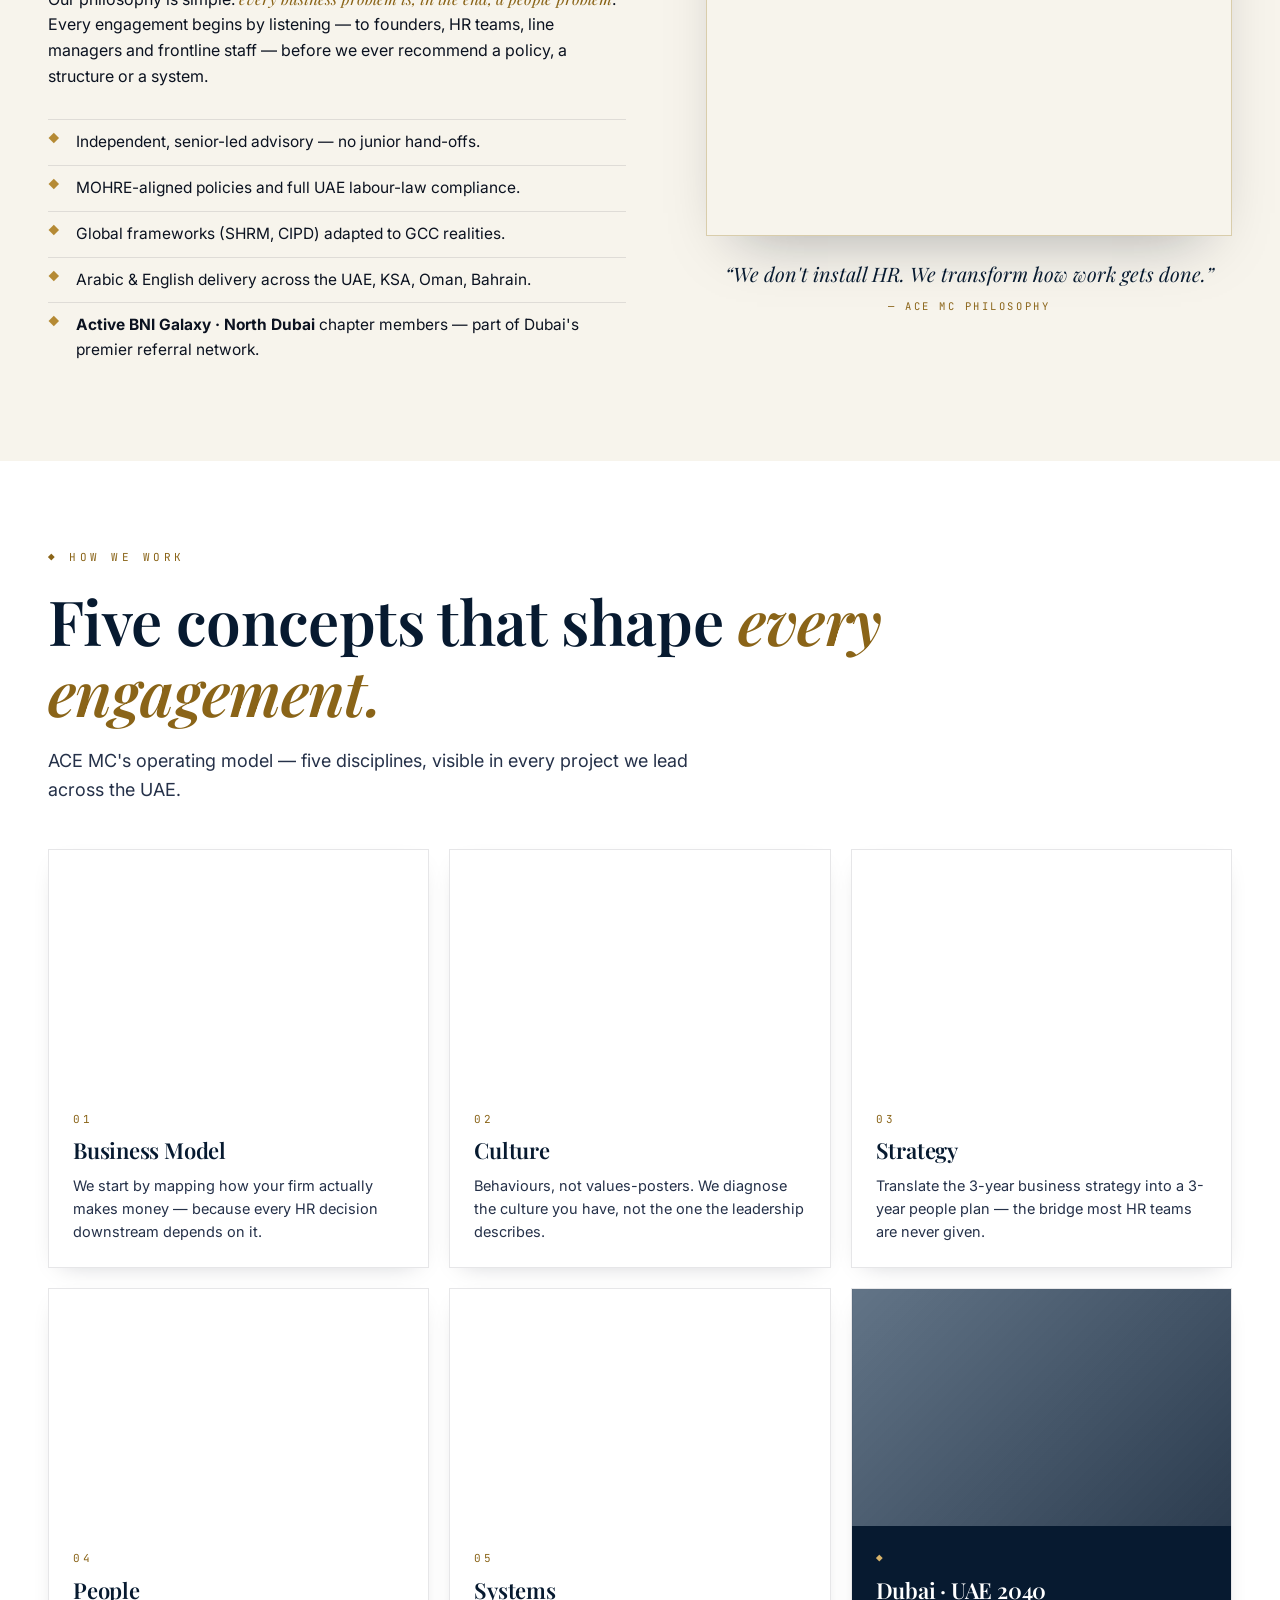
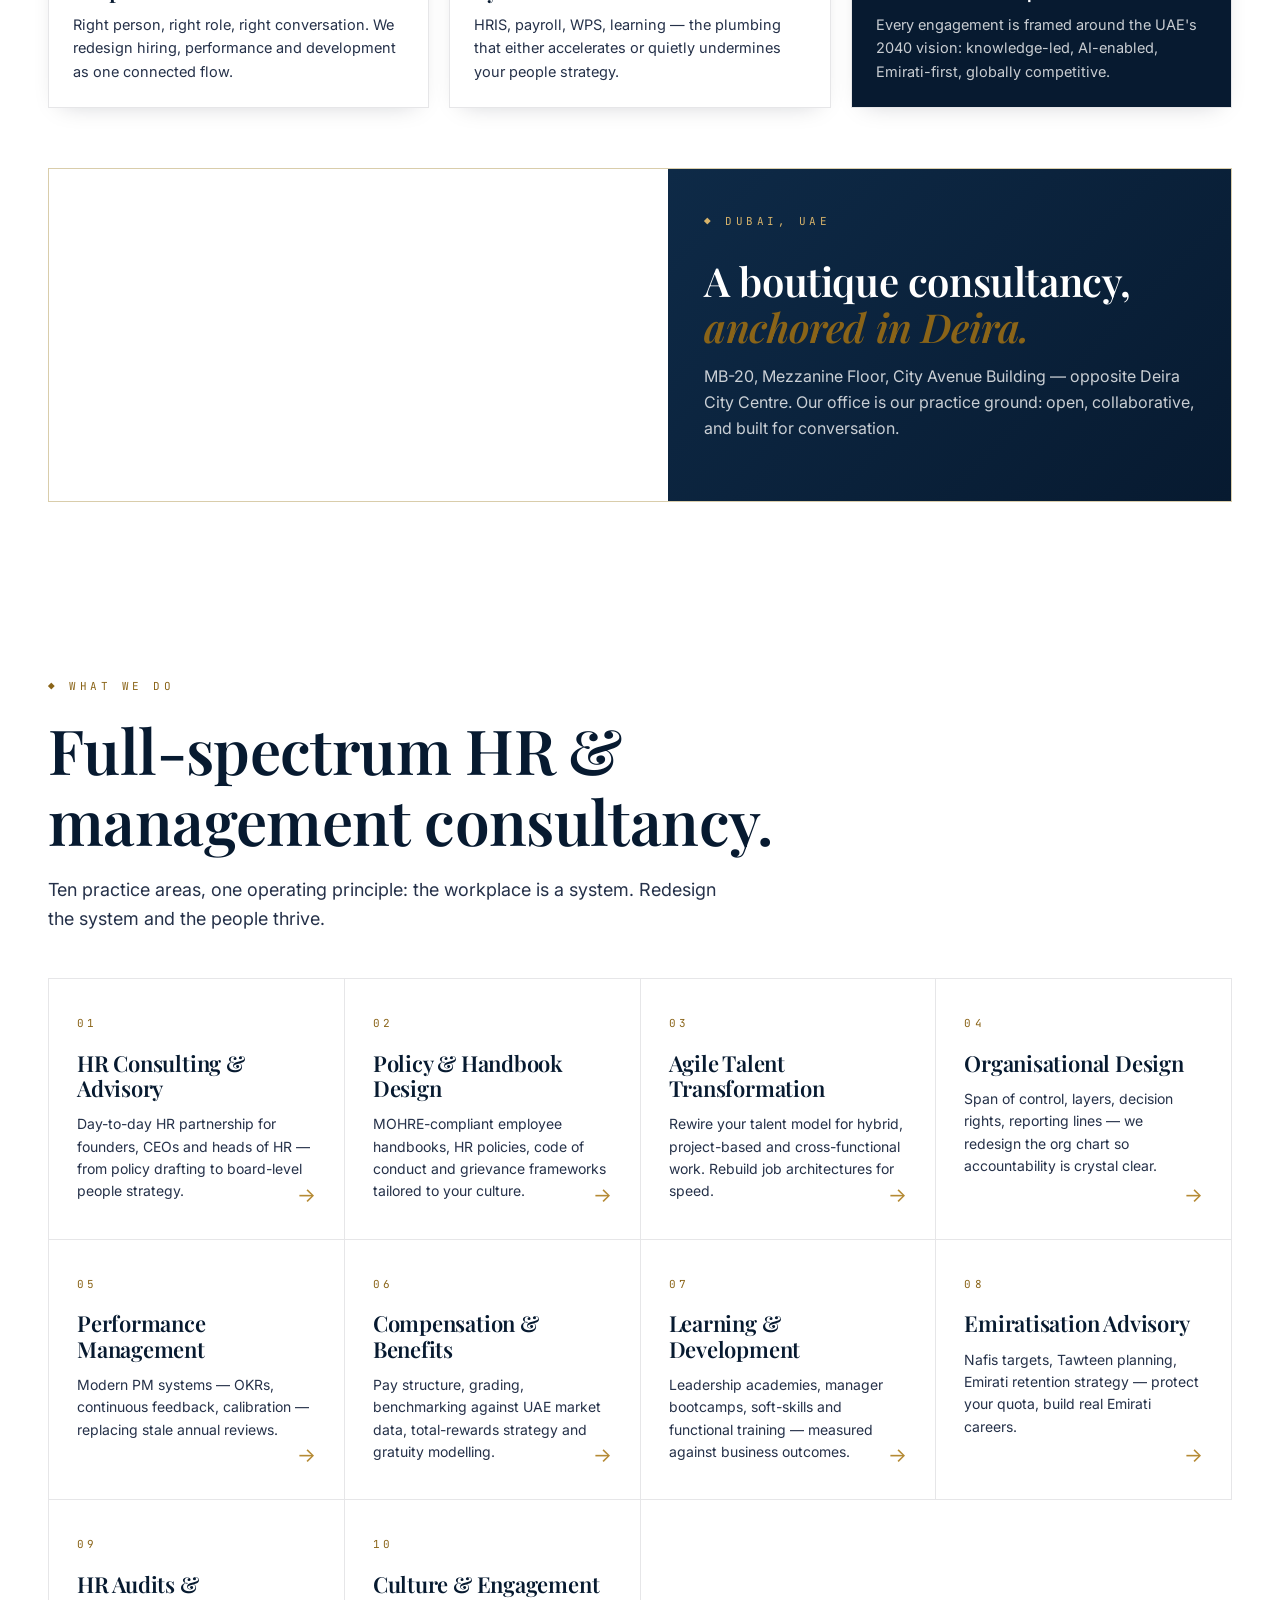
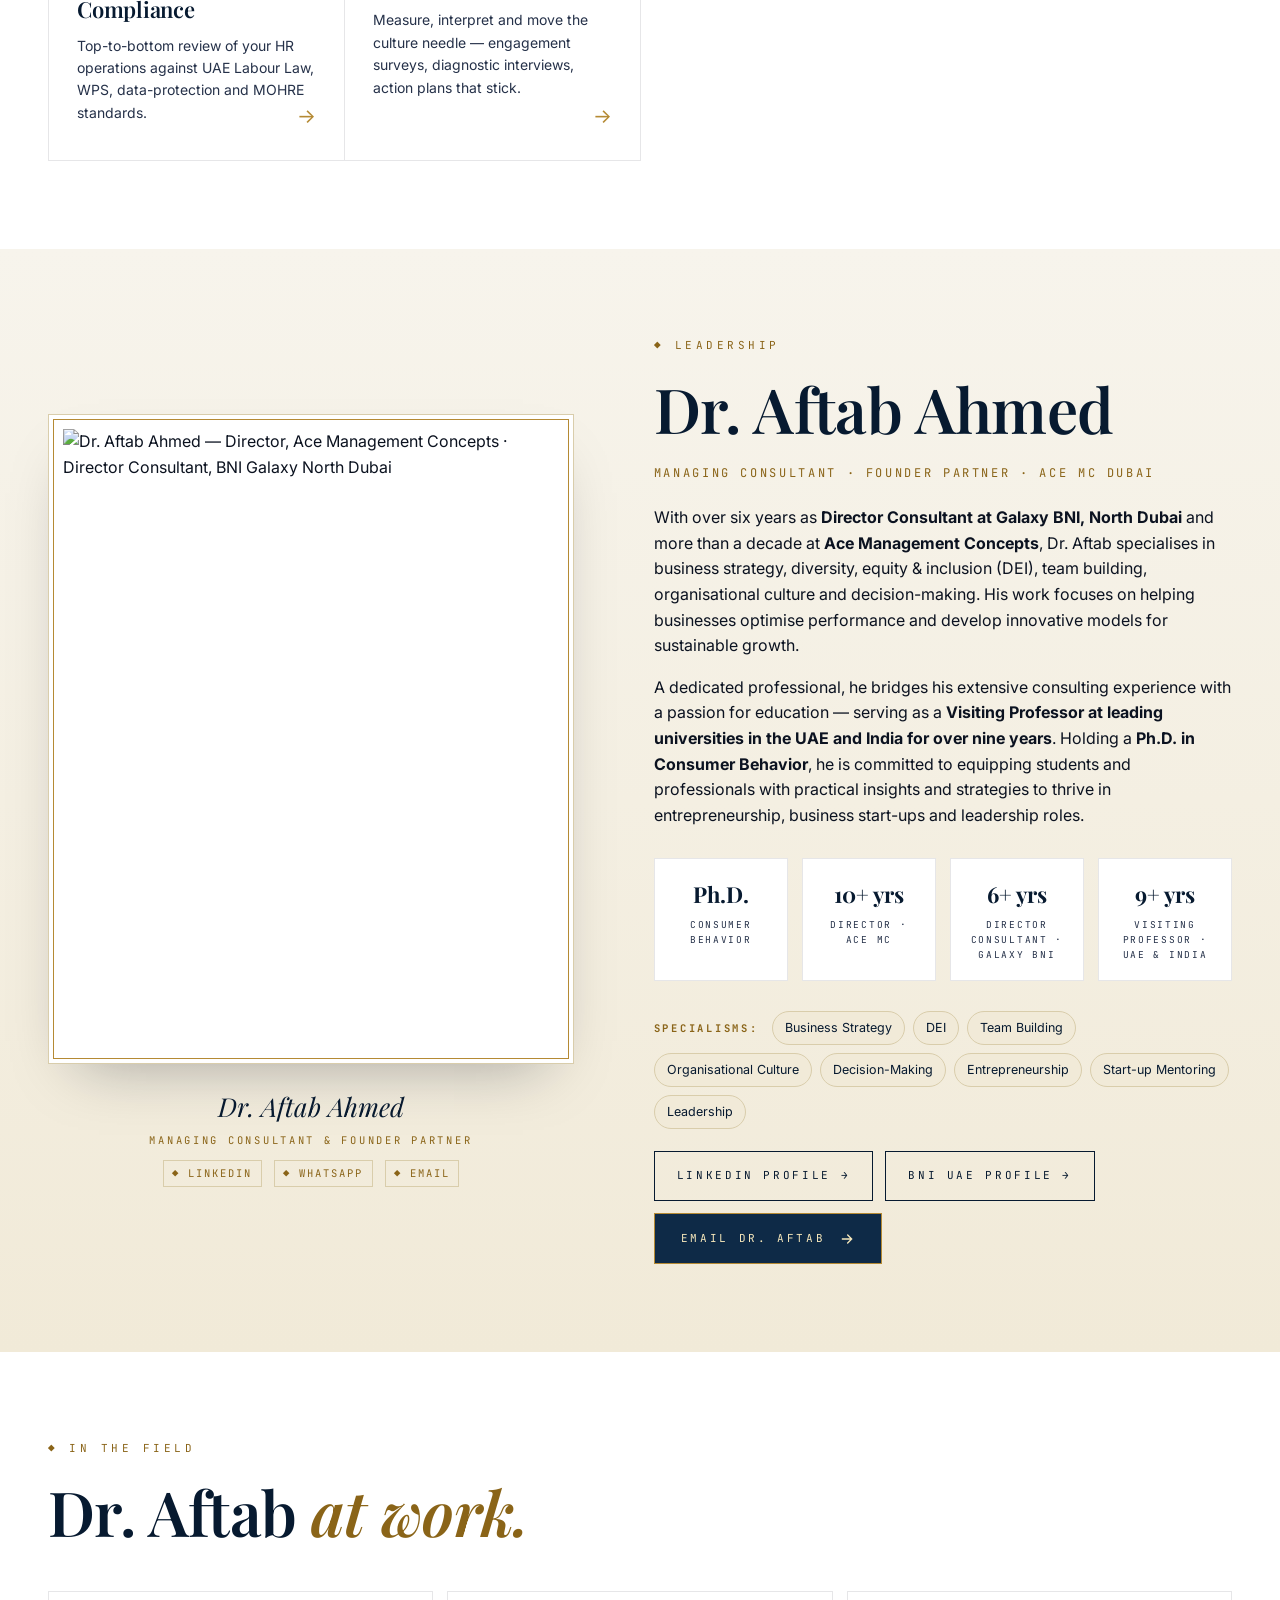
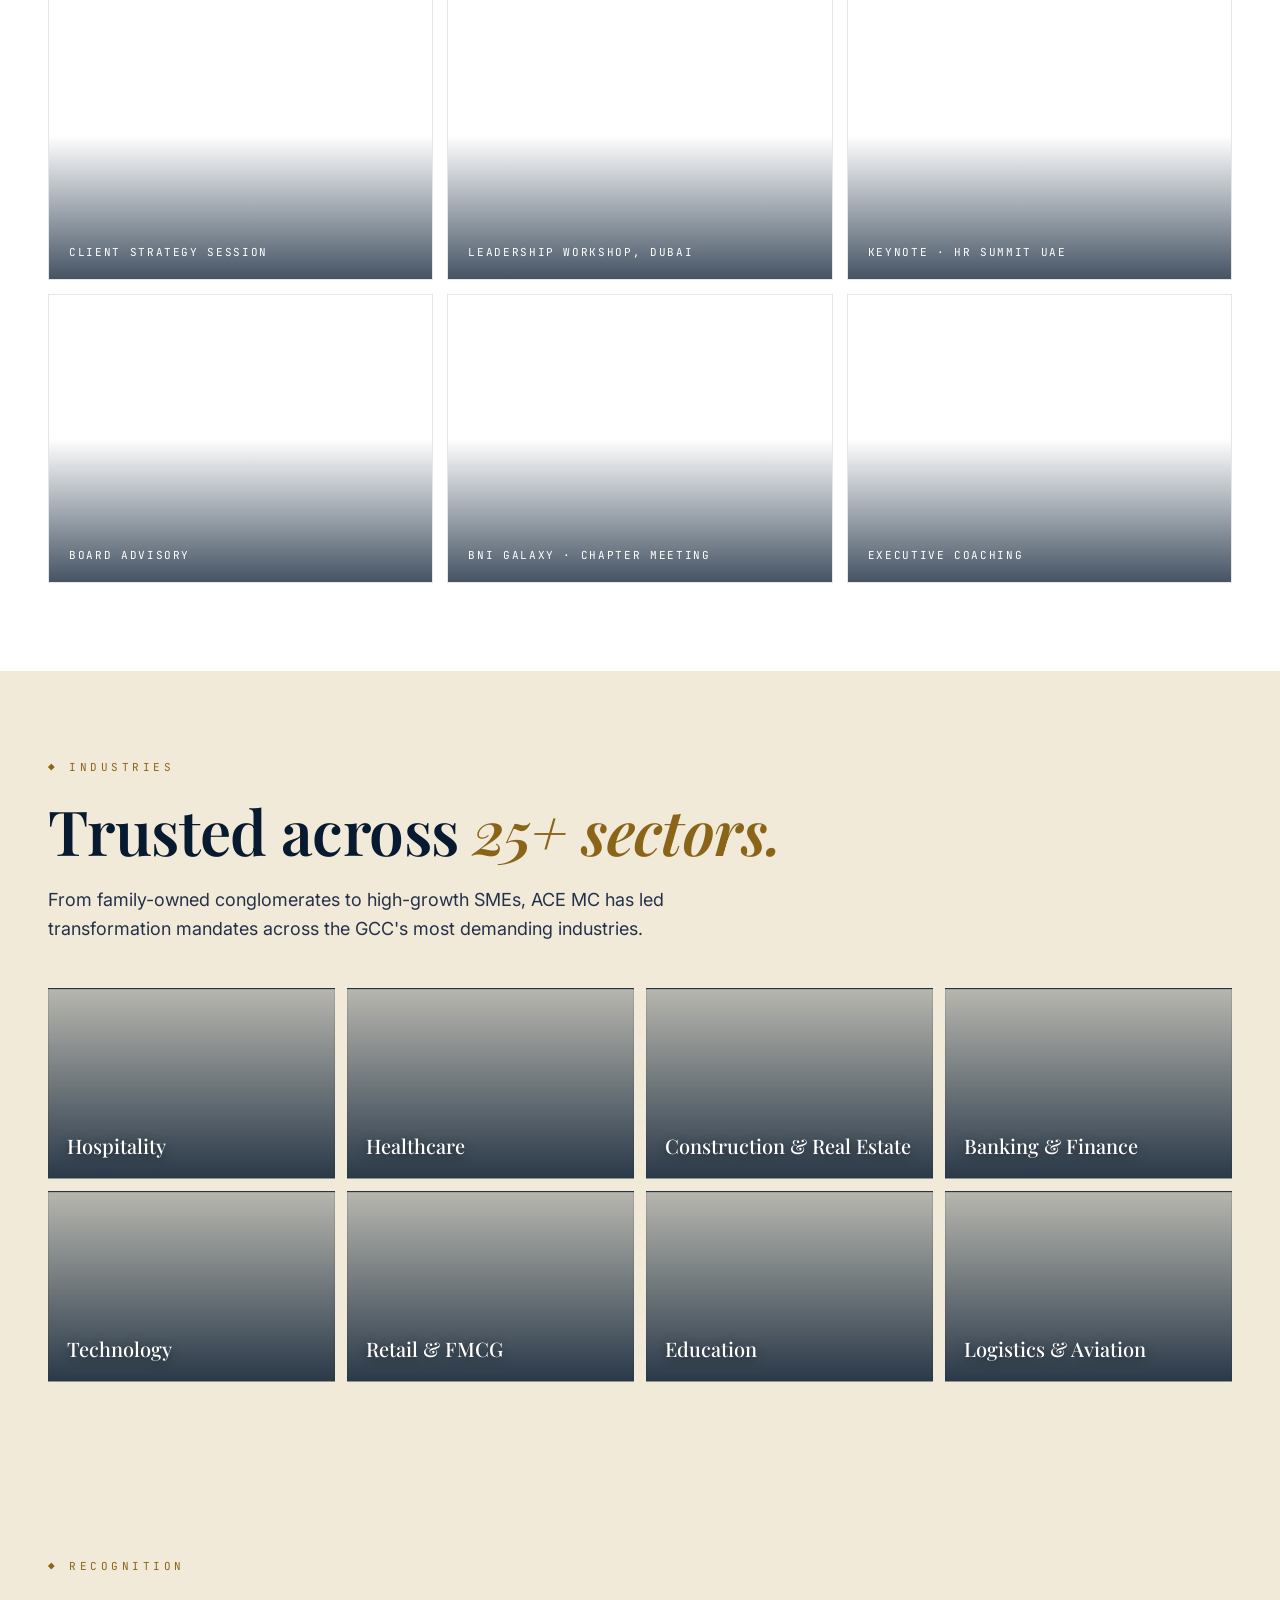
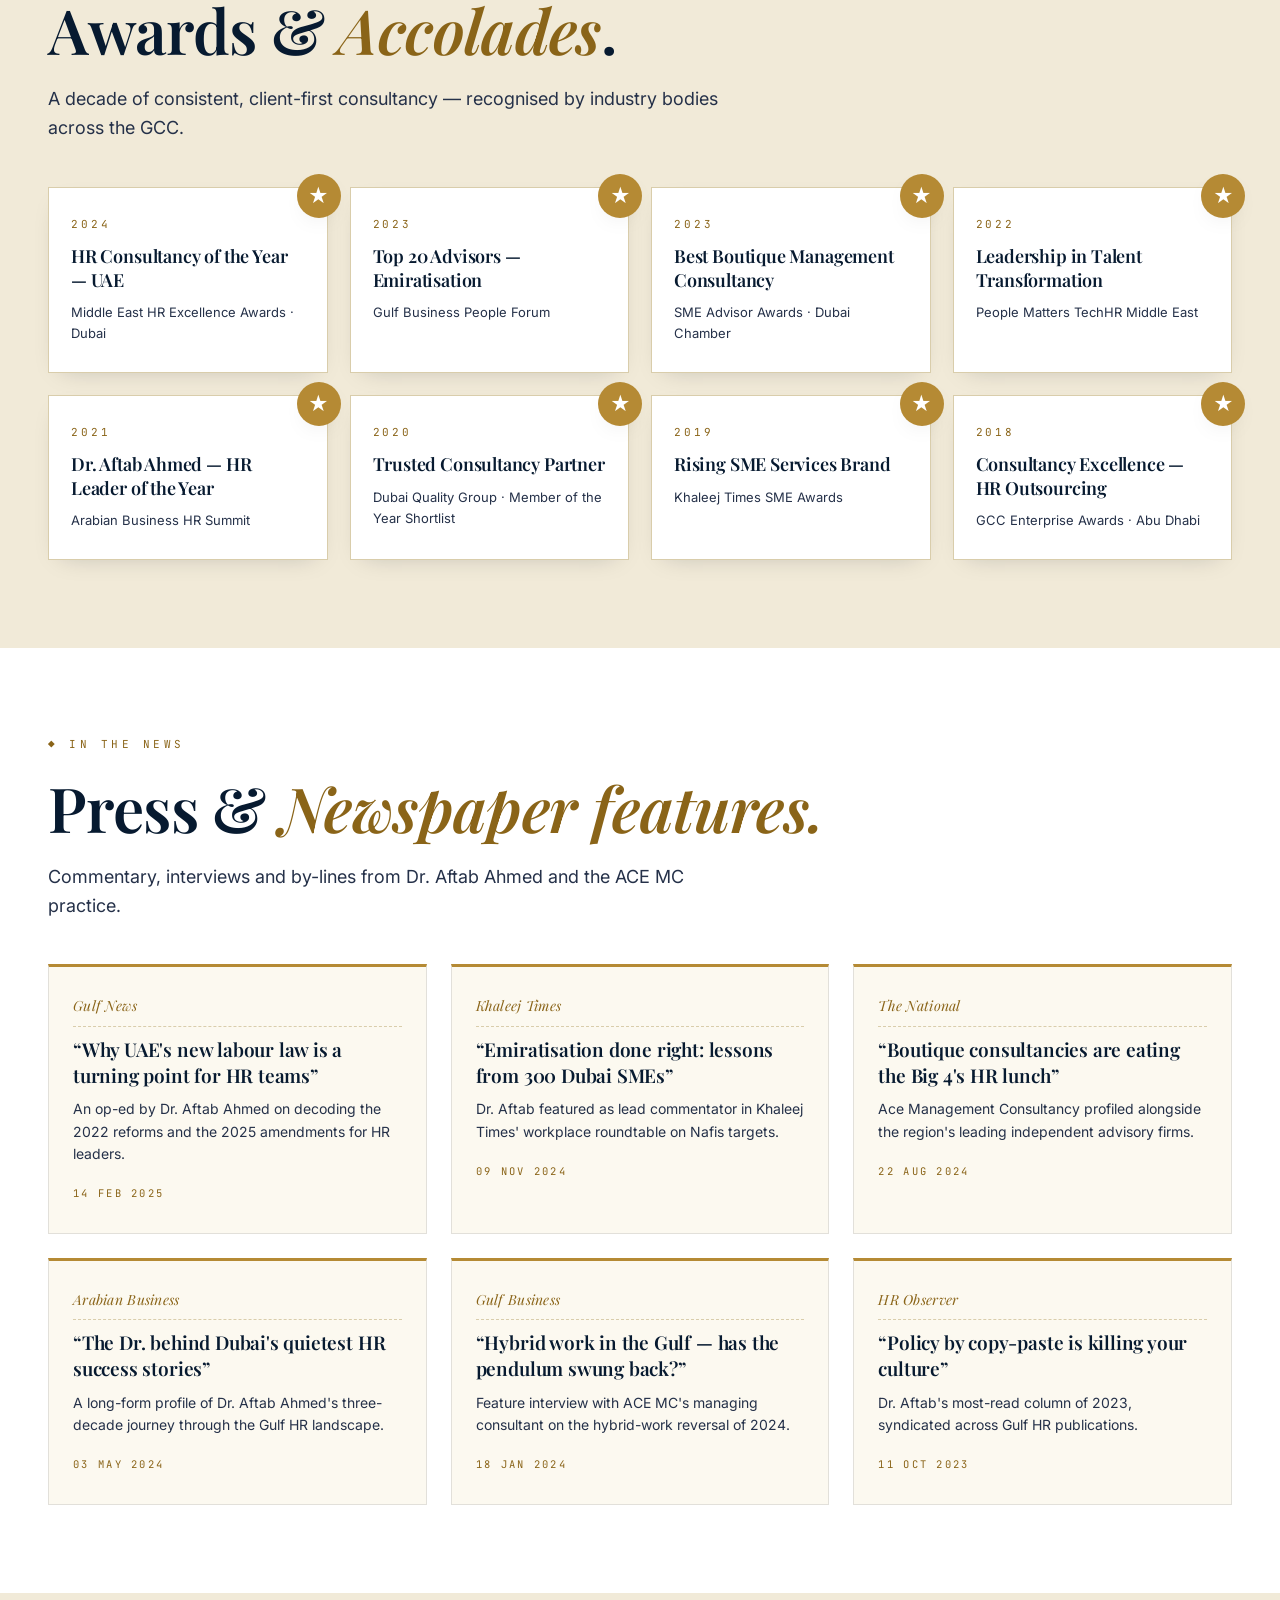
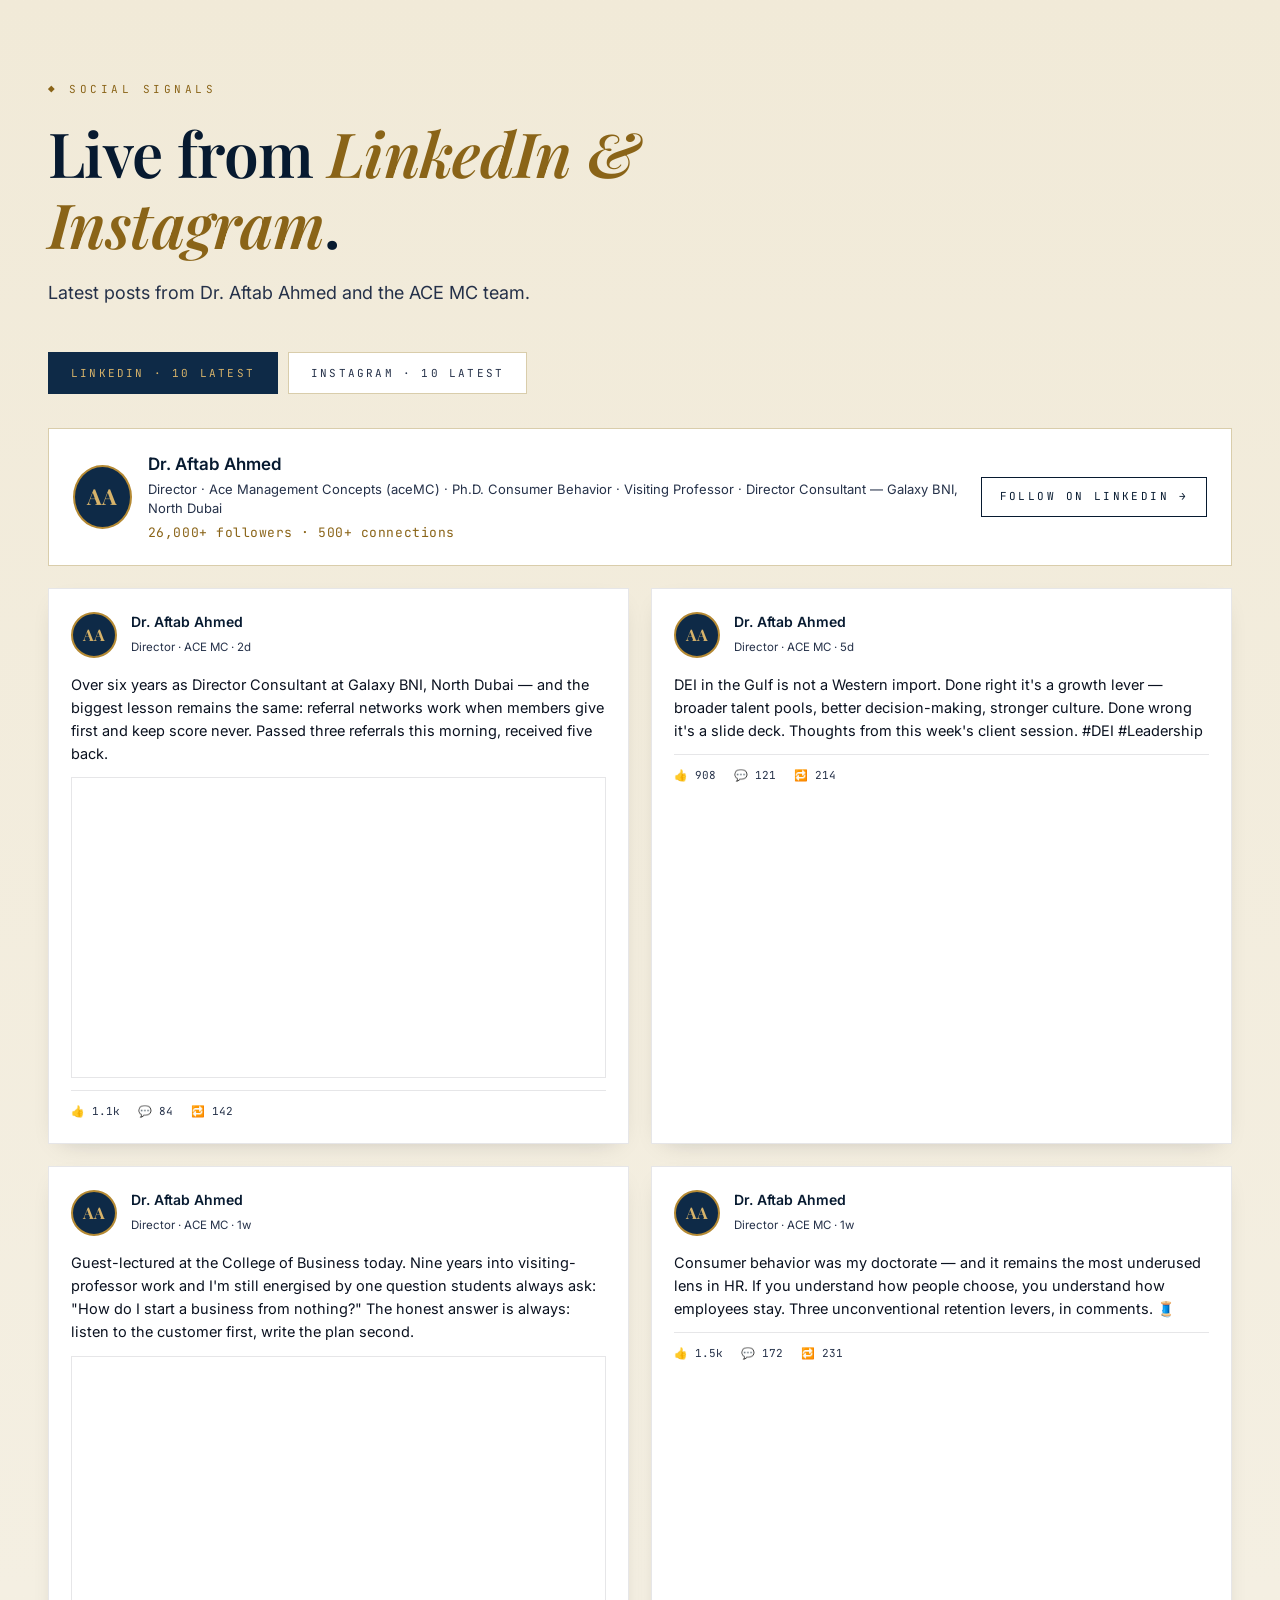
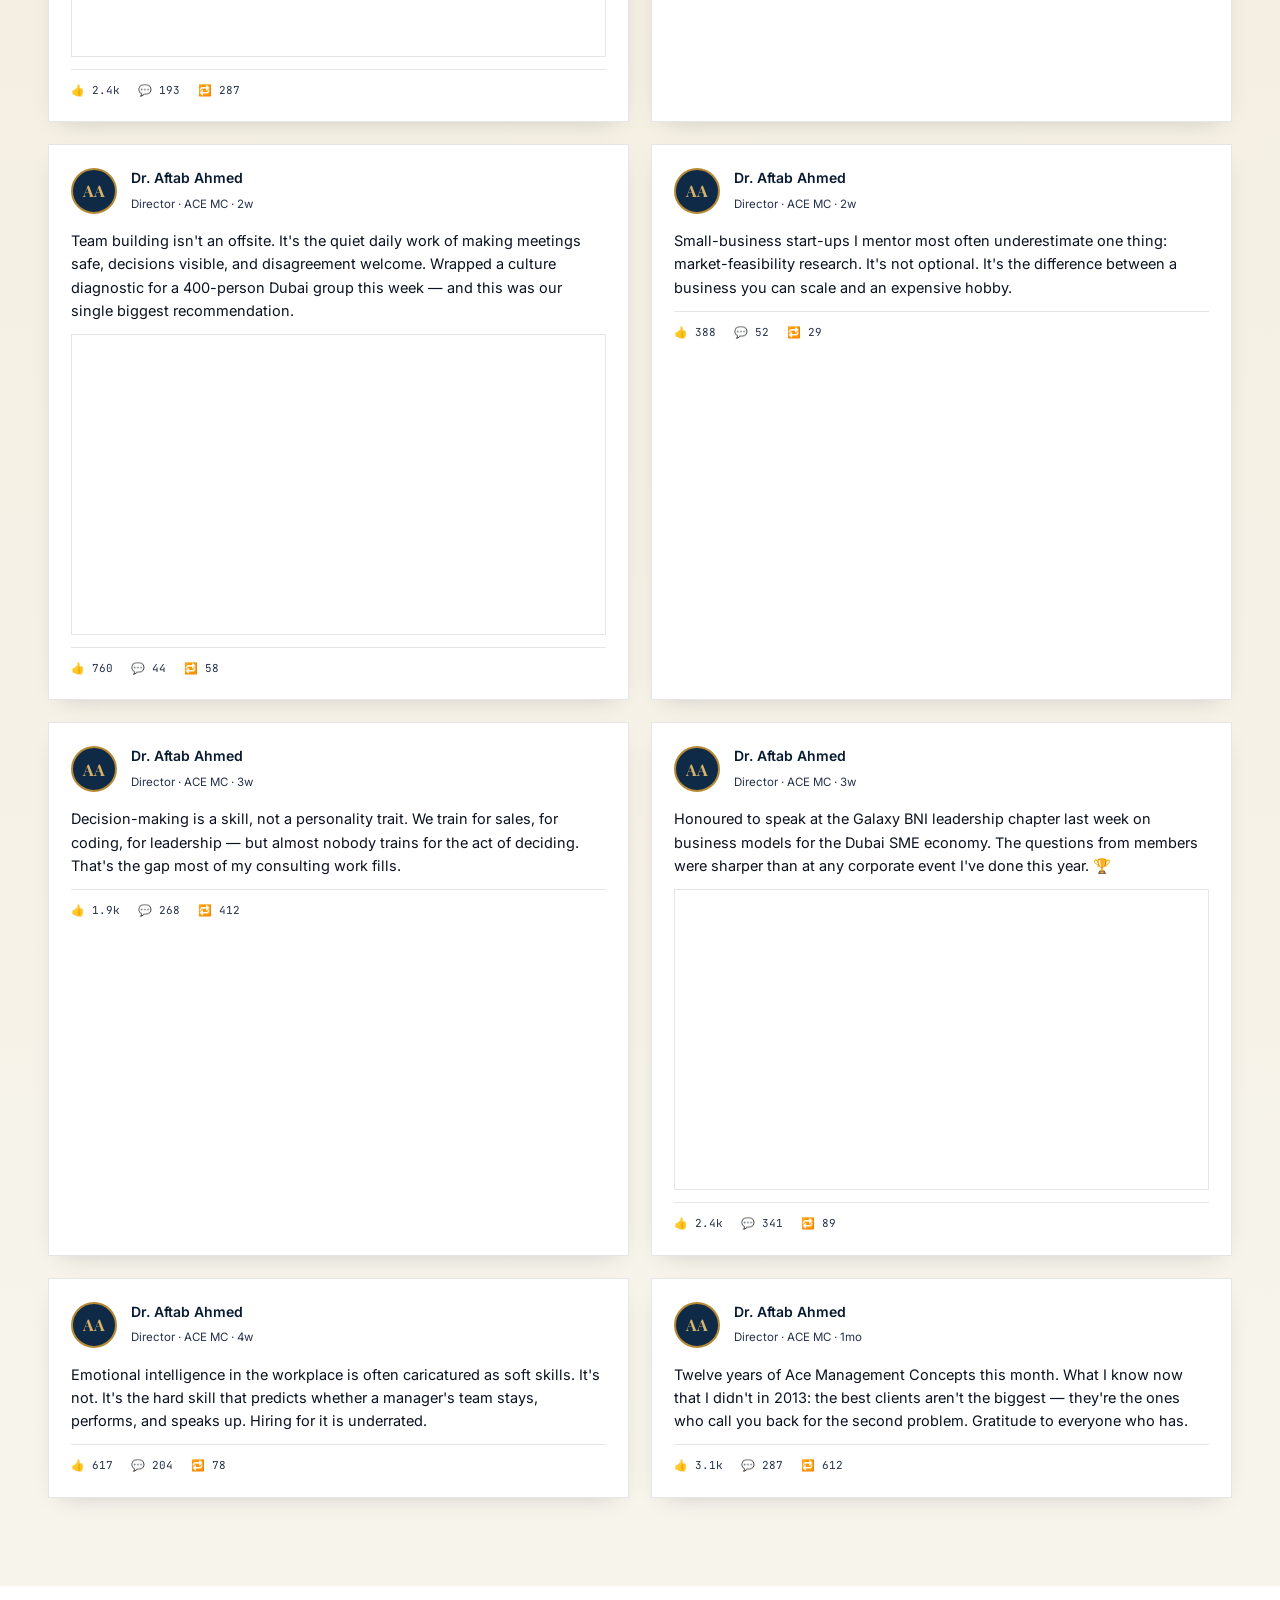
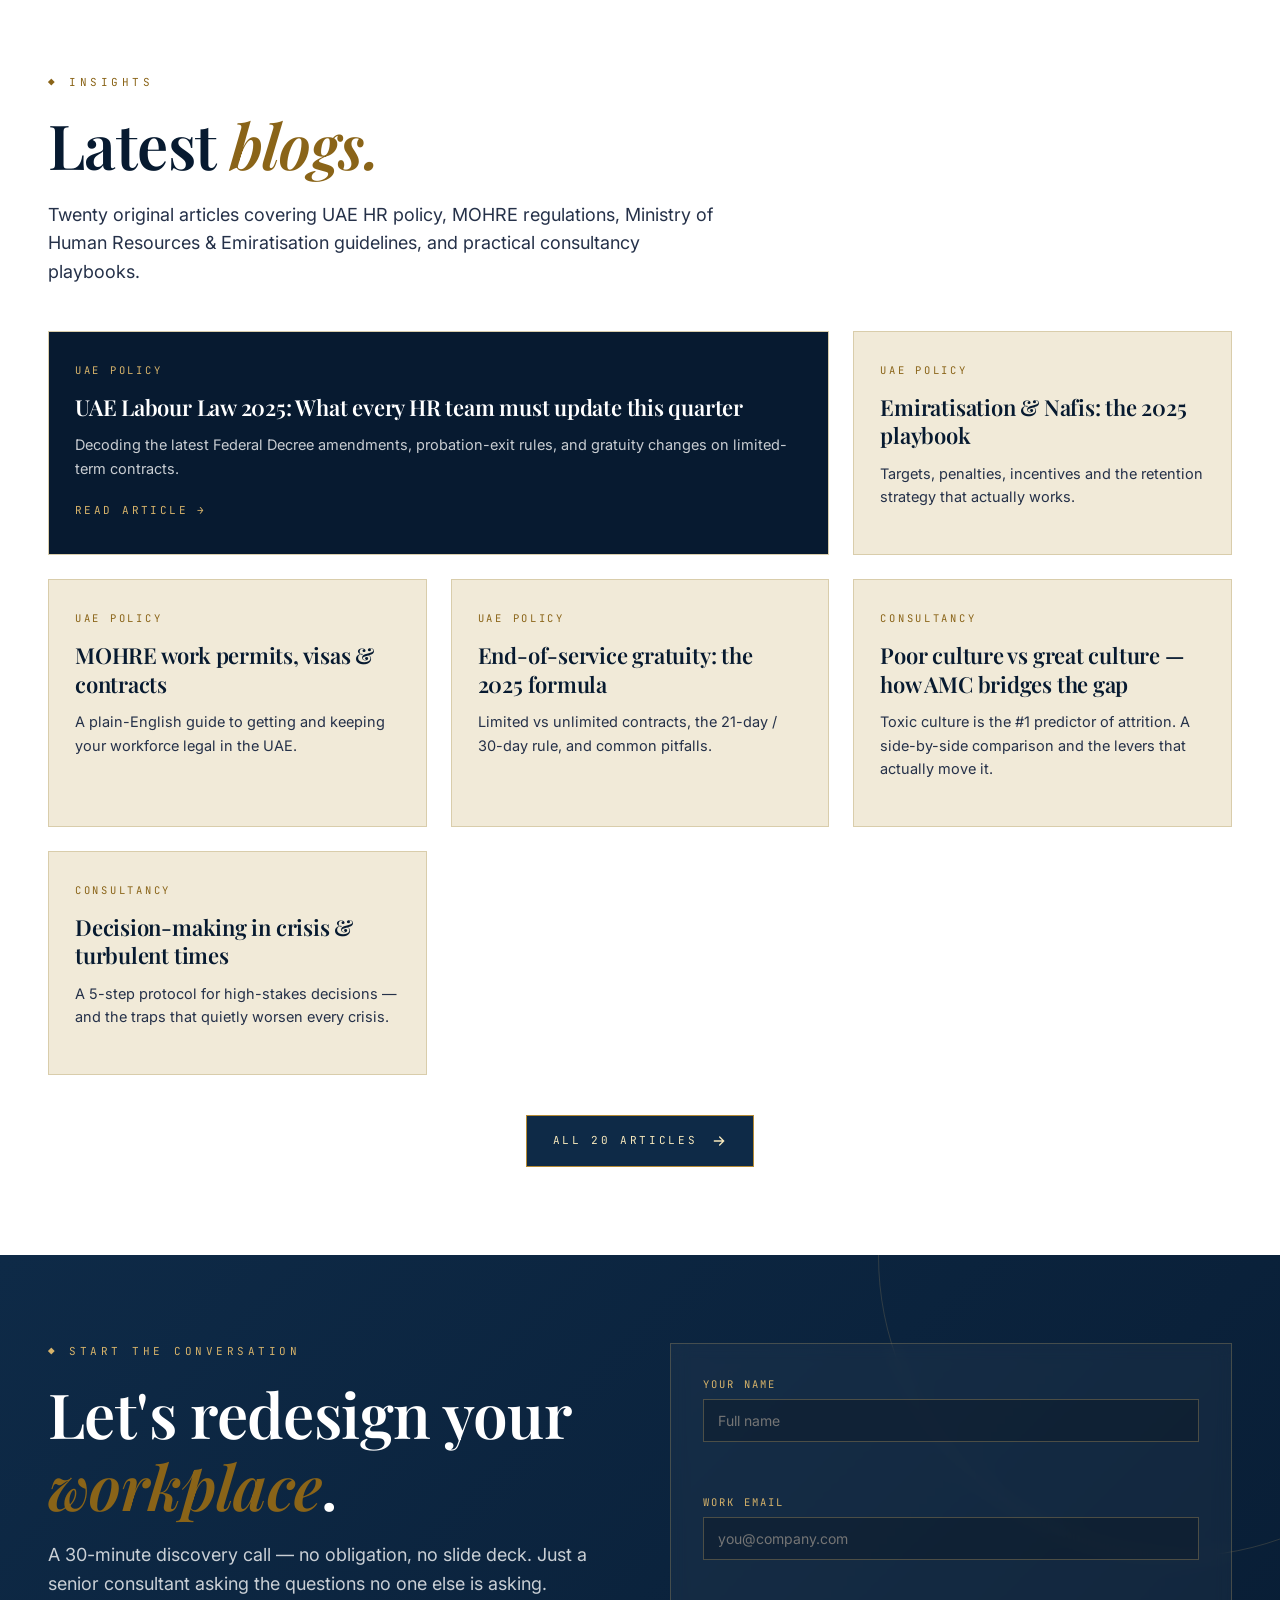
==== commit 5c3c55cb: "Replace 5 consultancy blogs with Dr Aftab's authentic content (Culture, Psychological Safety, ESG-HR" ====
--- a/index.html
+++ b/index.html
@@ -492,8 +492,8 @@
       <a class="bp-card" href="blogs/emiratisation-nafis.html"><span class="bp-kicker">UAE Policy</span><h3>Emiratisation &amp; Nafis: the 2025 playbook</h3><p>Targets, penalties, incentives and the retention strategy that actually works.</p></a>
       <a class="bp-card" href="blogs/mohre-work-permits.html"><span class="bp-kicker">UAE Policy</span><h3>MOHRE work permits, visas &amp; contracts</h3><p>A plain-English guide to getting and keeping your workforce legal in the UAE.</p></a>
       <a class="bp-card" href="blogs/gratuity-calculation.html"><span class="bp-kicker">UAE Policy</span><h3>End-of-service gratuity: the 2025 formula</h3><p>Limited vs unlimited contracts, the 21-day / 30-day rule, and common pitfalls.</p></a>
-      <a class="bp-card" href="blogs/hr-from-scratch.html"><span class="bp-kicker">Consultancy</span><h3>Building HR from scratch: the 90-day SME plan</h3><p>The exact sequence we use when a founder finally says "we need an HR department."</p></a>
-      <a class="bp-card" href="blogs/performance-management.html"><span class="bp-kicker">Consultancy</span><h3>Killing the annual review — what to replace it with</h3><p>OKRs, continuous feedback, calibration: building a PM system your managers actually run.</p></a>
+      <a class="bp-card" href="blogs/culture-transformation.html"><span class="bp-kicker">Consultancy</span><h3>Poor culture vs great culture — how AMC bridges the gap</h3><p>Toxic culture is the #1 predictor of attrition. A side-by-side comparison and the levers that actually move it.</p></a>
+      <a class="bp-card" href="blogs/performance-management.html"><span class="bp-kicker">Consultancy</span><h3>Decision-making in crisis &amp; turbulent times</h3><p>A 5-step protocol for high-stakes decisions — and the traps that quietly worsen every crisis.</p></a>
     </div>
     <div style="text-align:center;margin-top:40px"><a class="btn-primary" href="blog.html">All 20 articles
       <svg viewBox="0 0 24 24"><path d="M5 12h14m-6-6 6 6-6 6" stroke="currentColor" stroke-width="2" fill="none" stroke-linecap="round"/></svg>
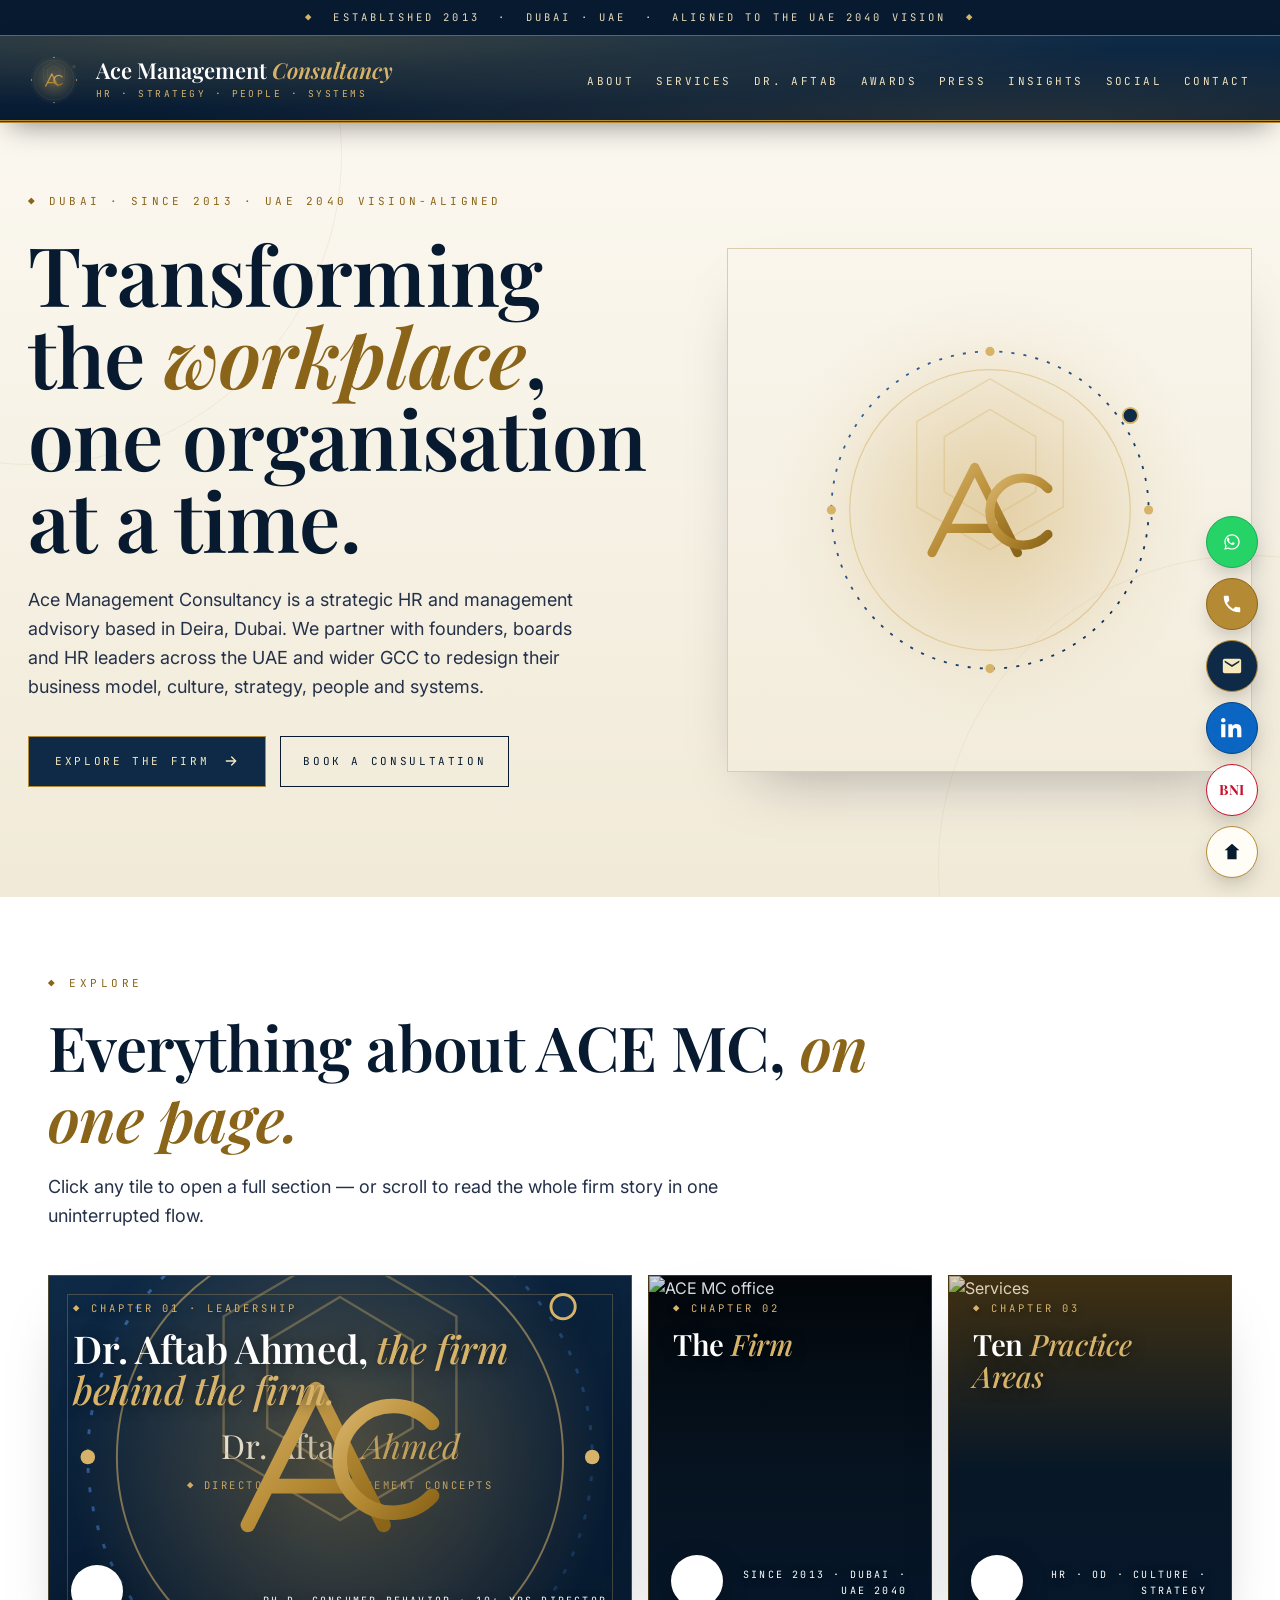
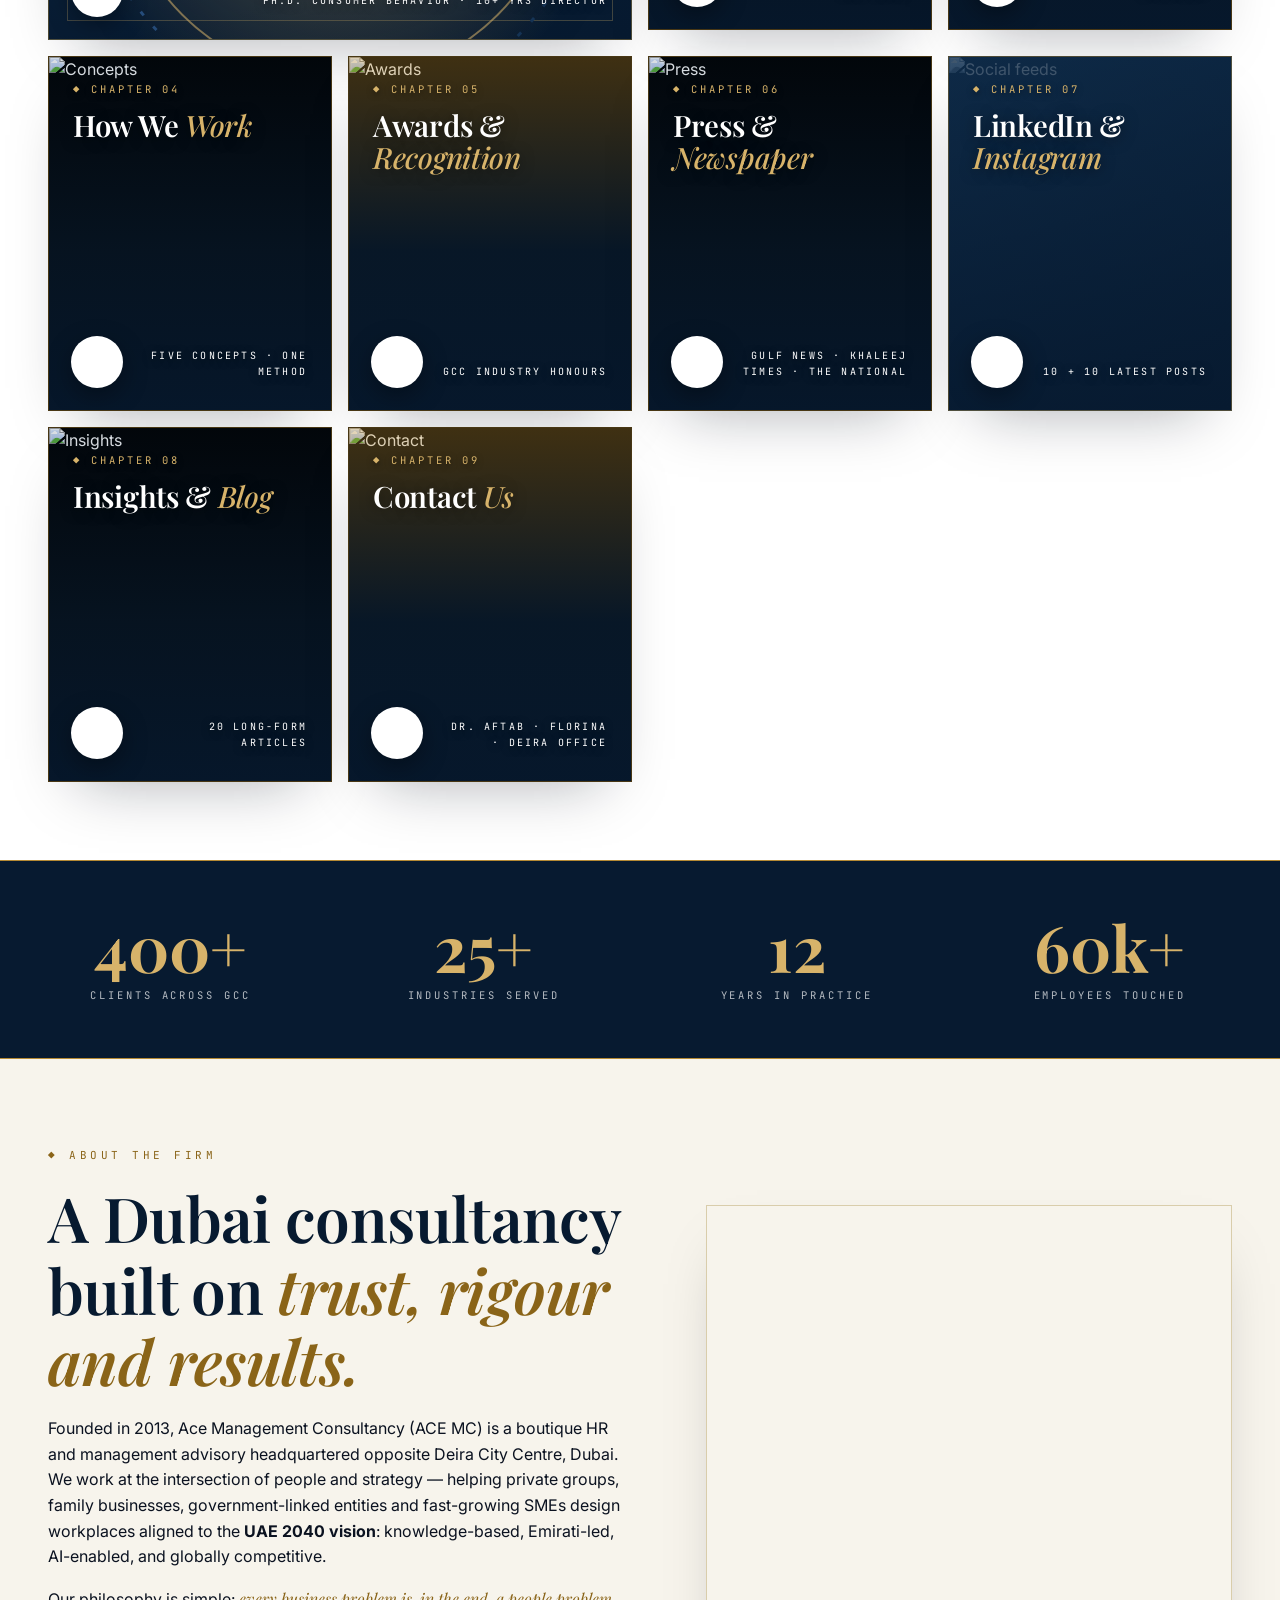
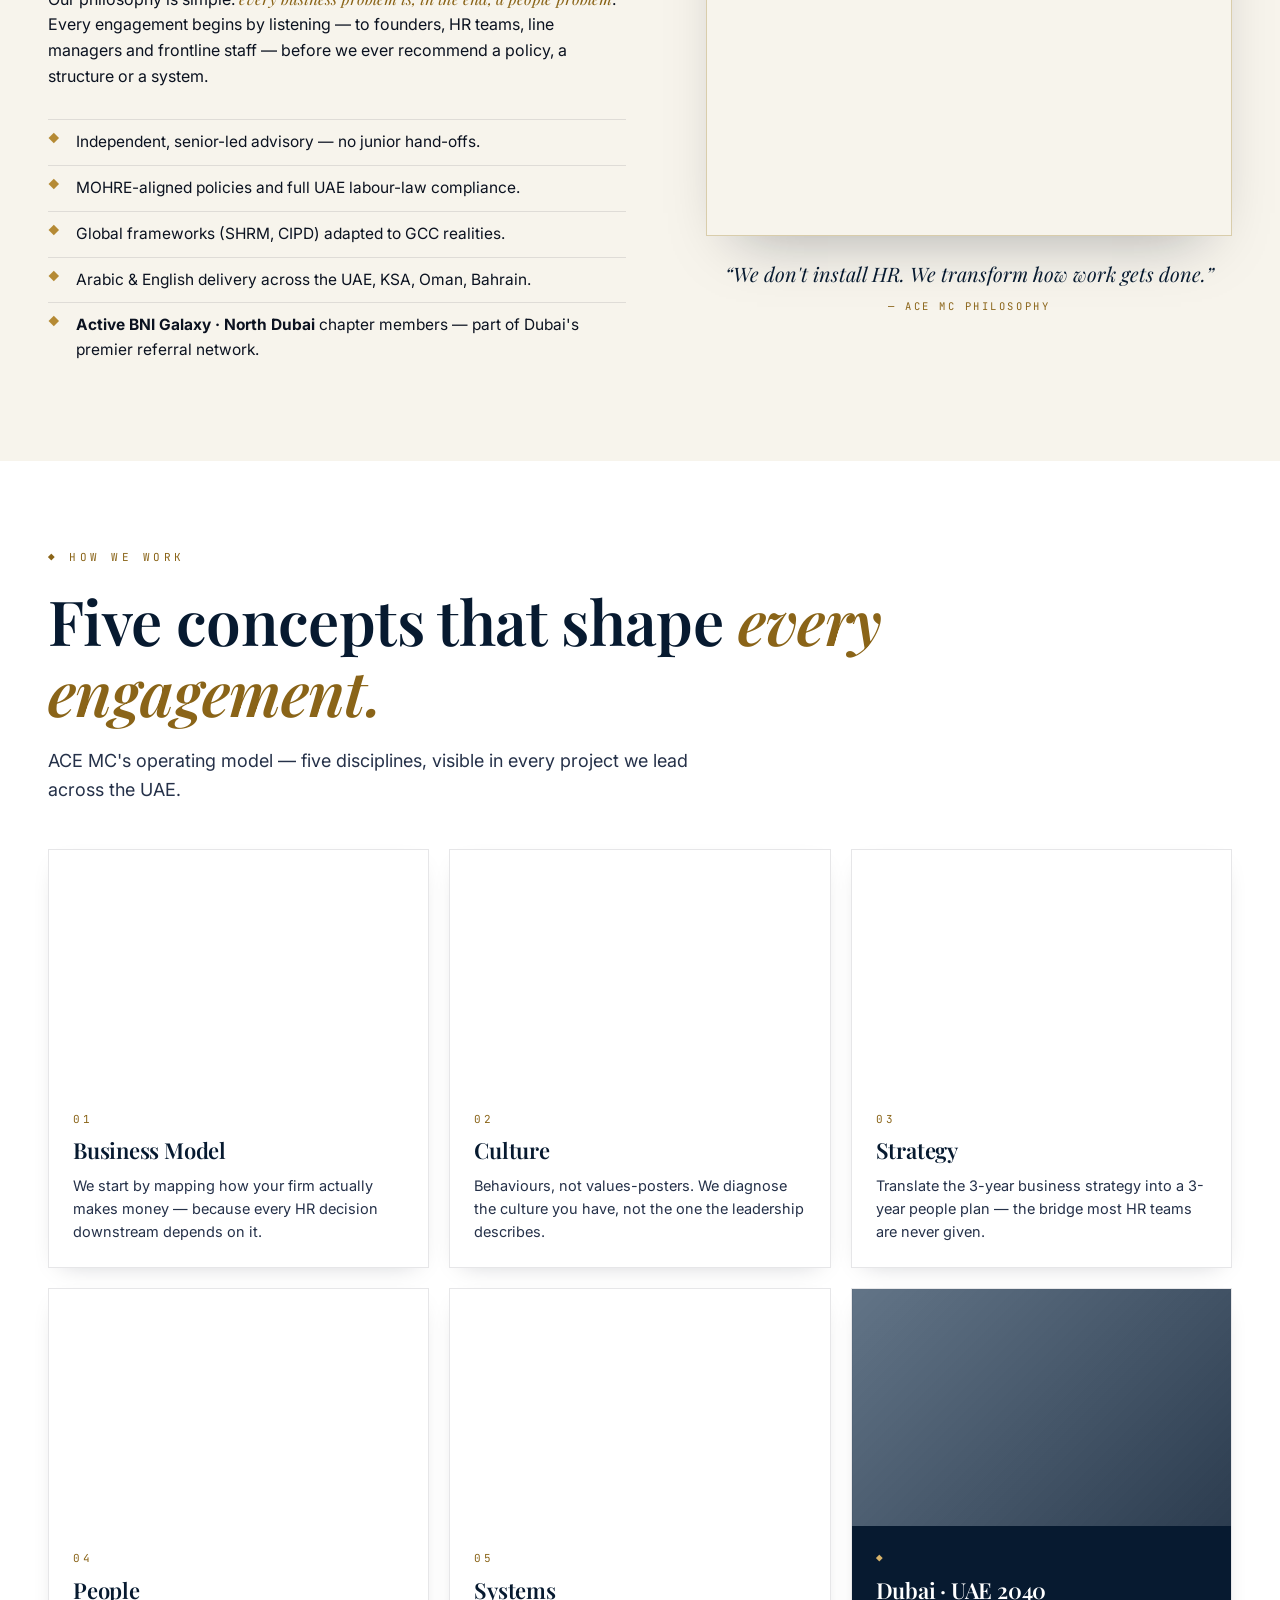
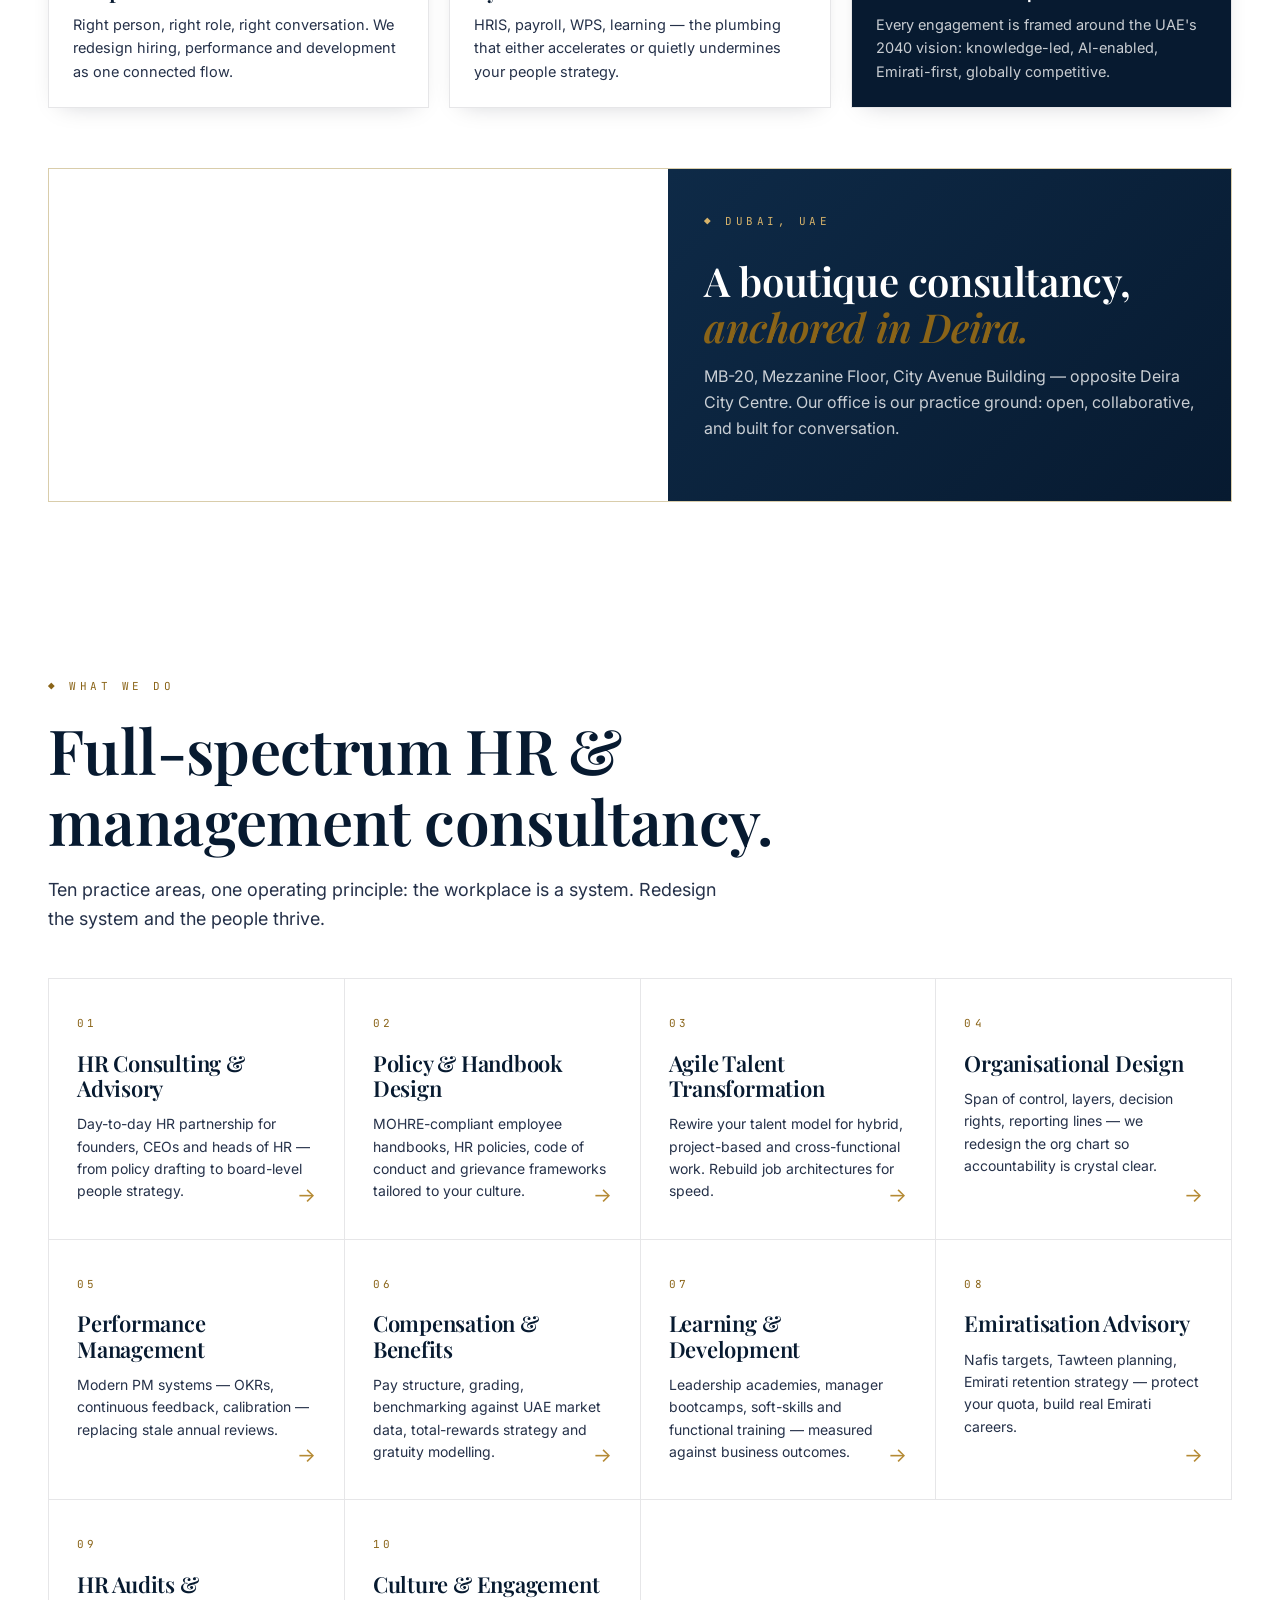
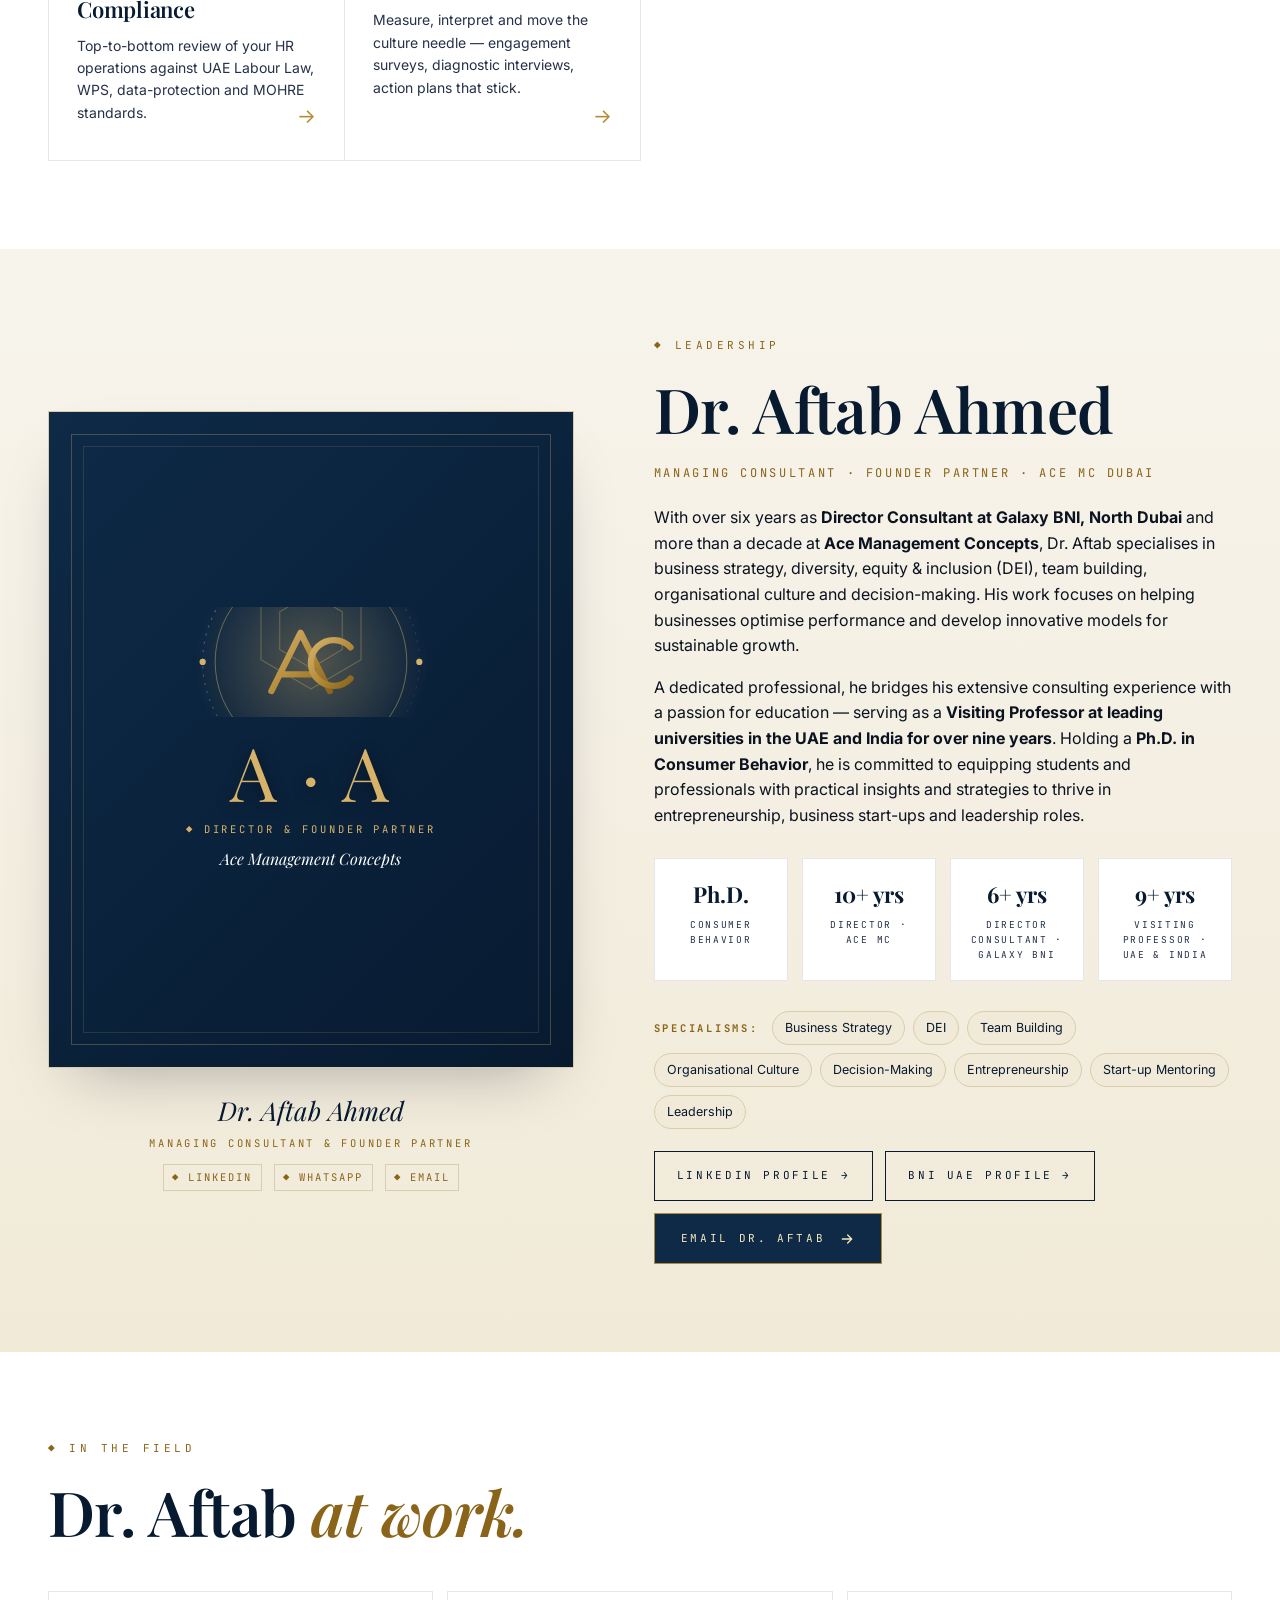
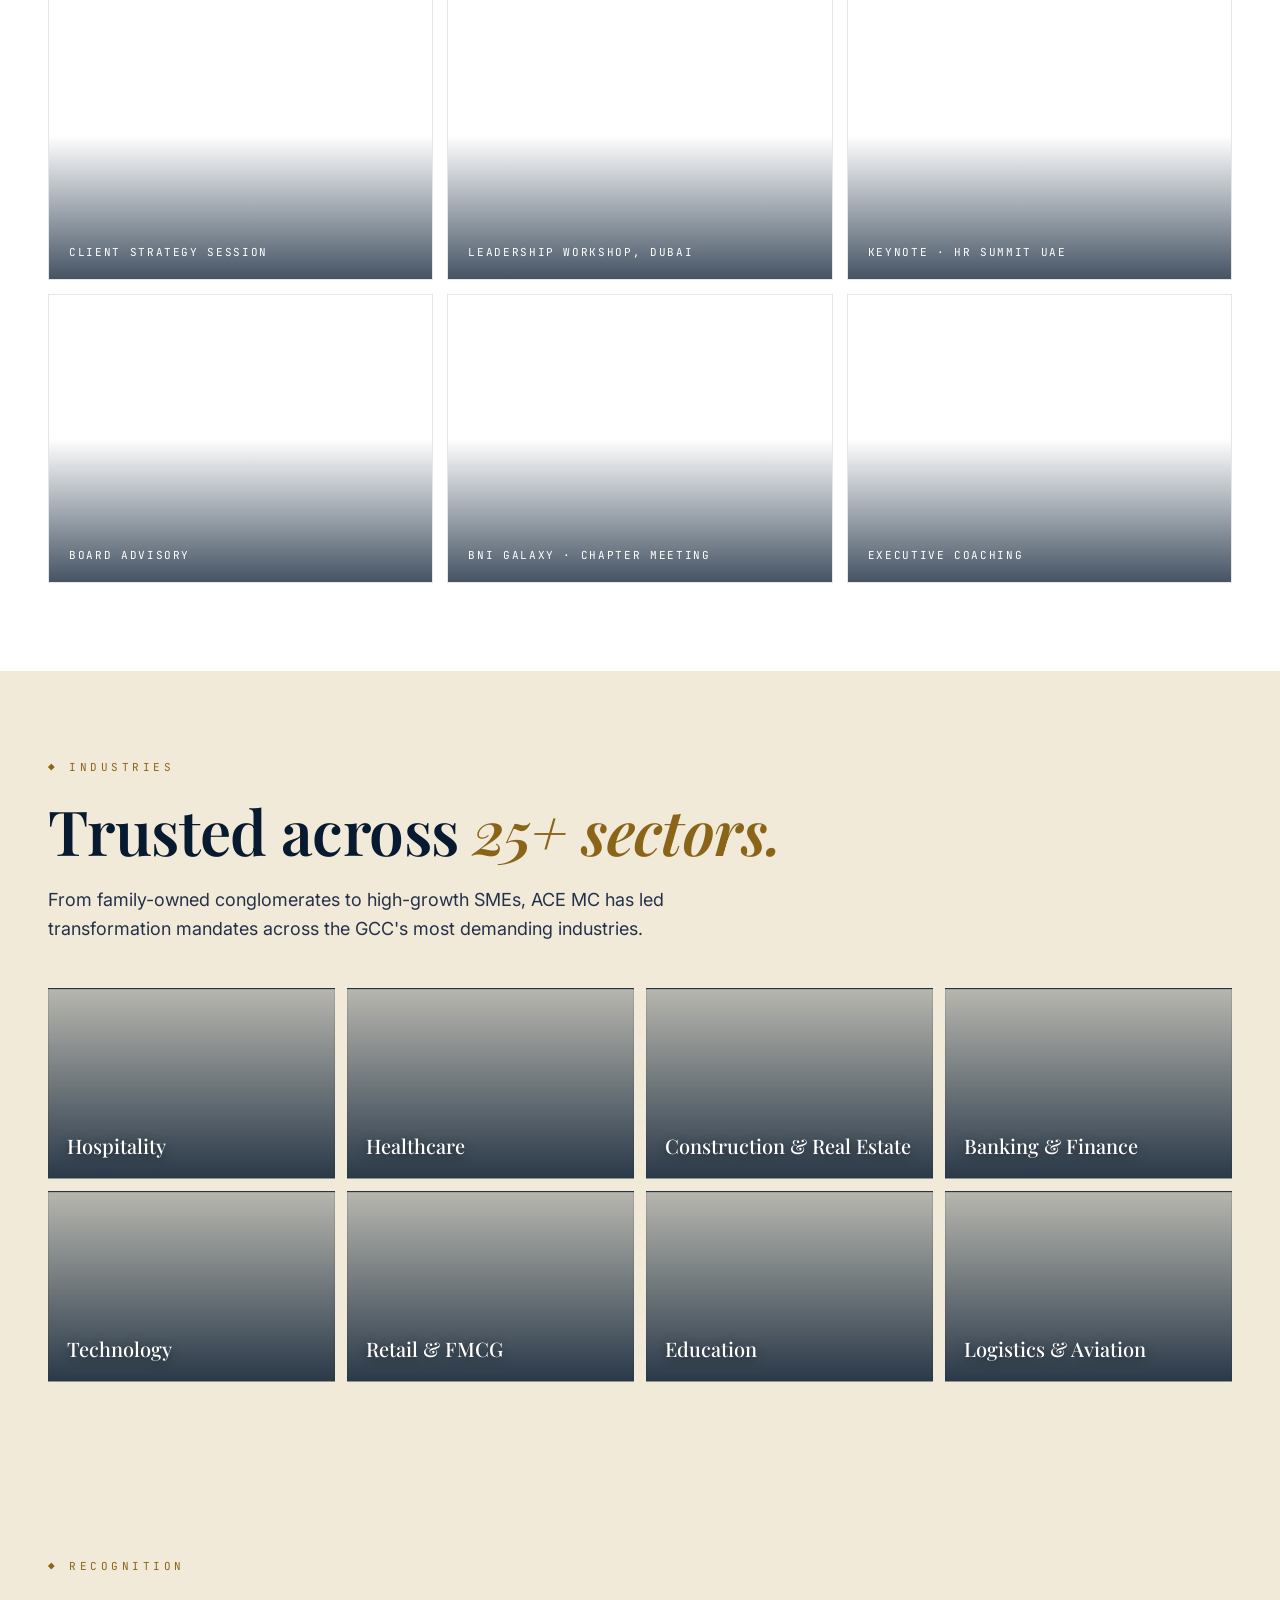
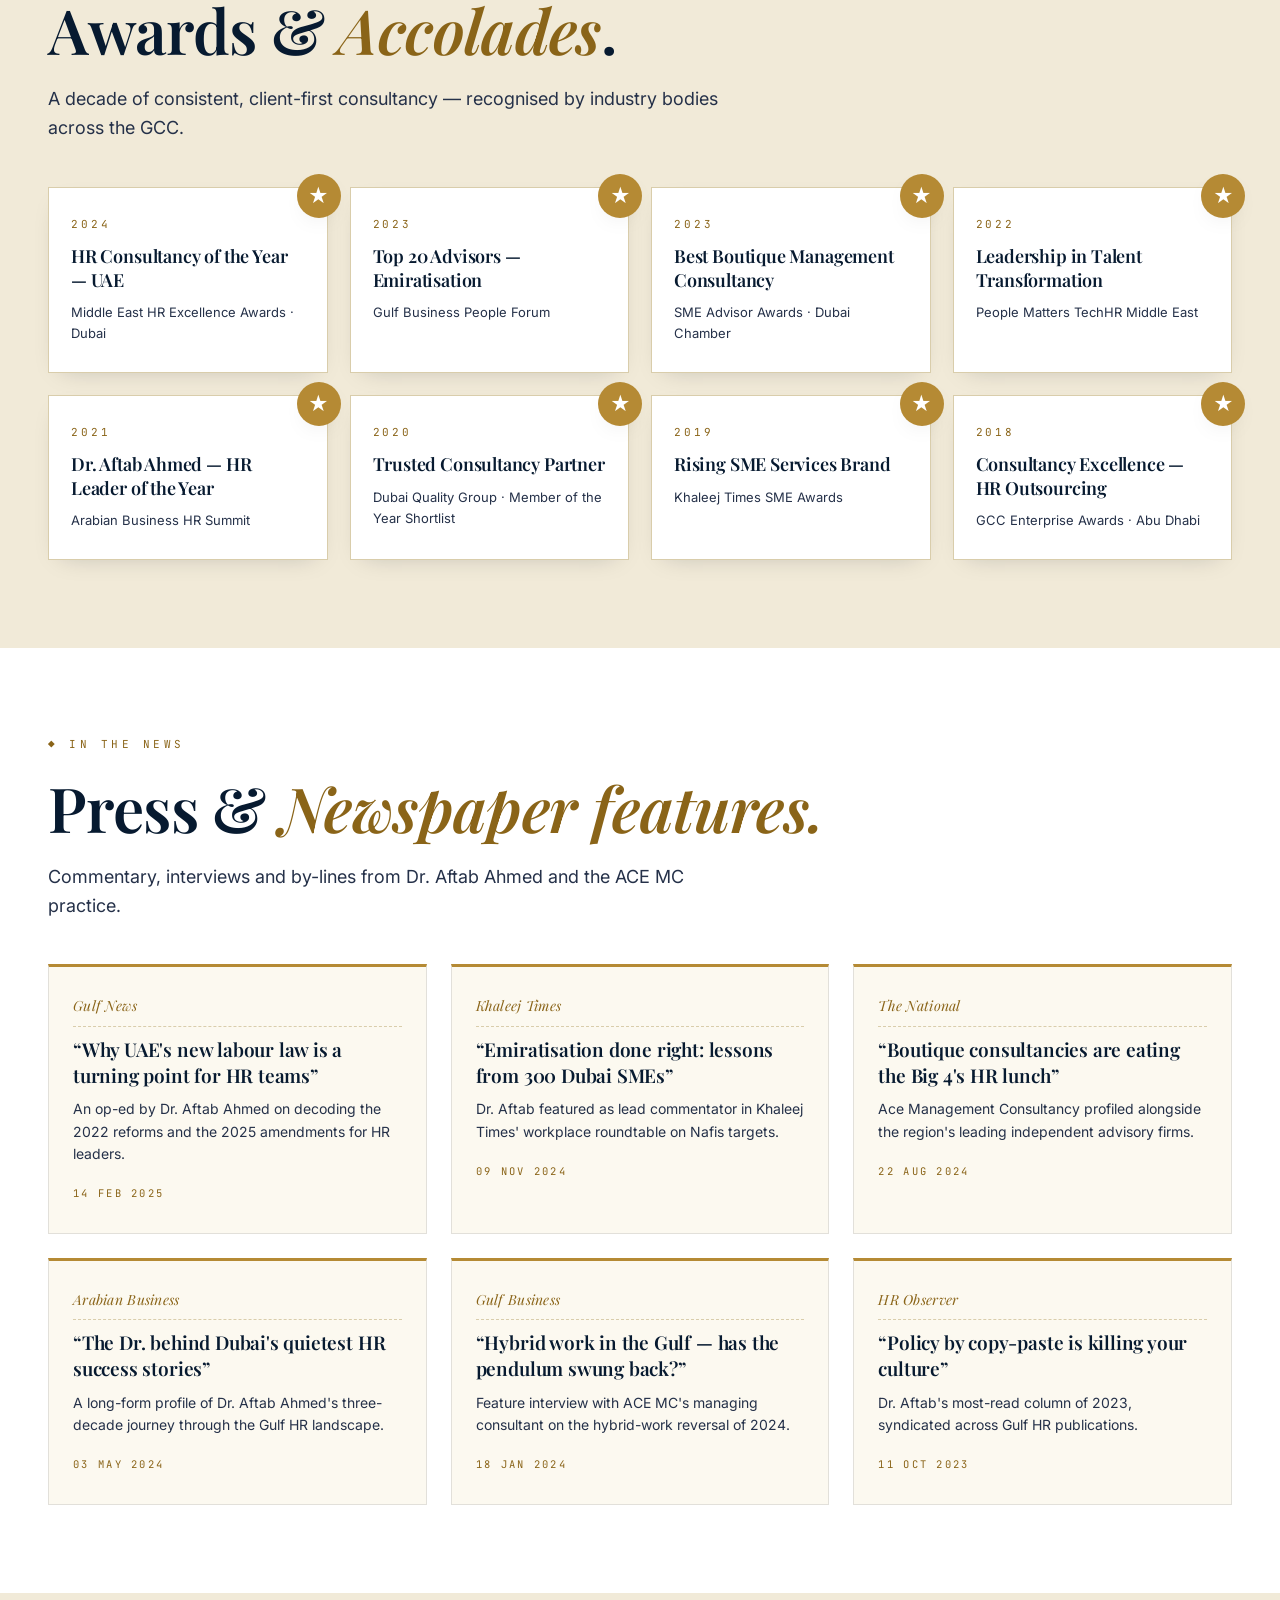
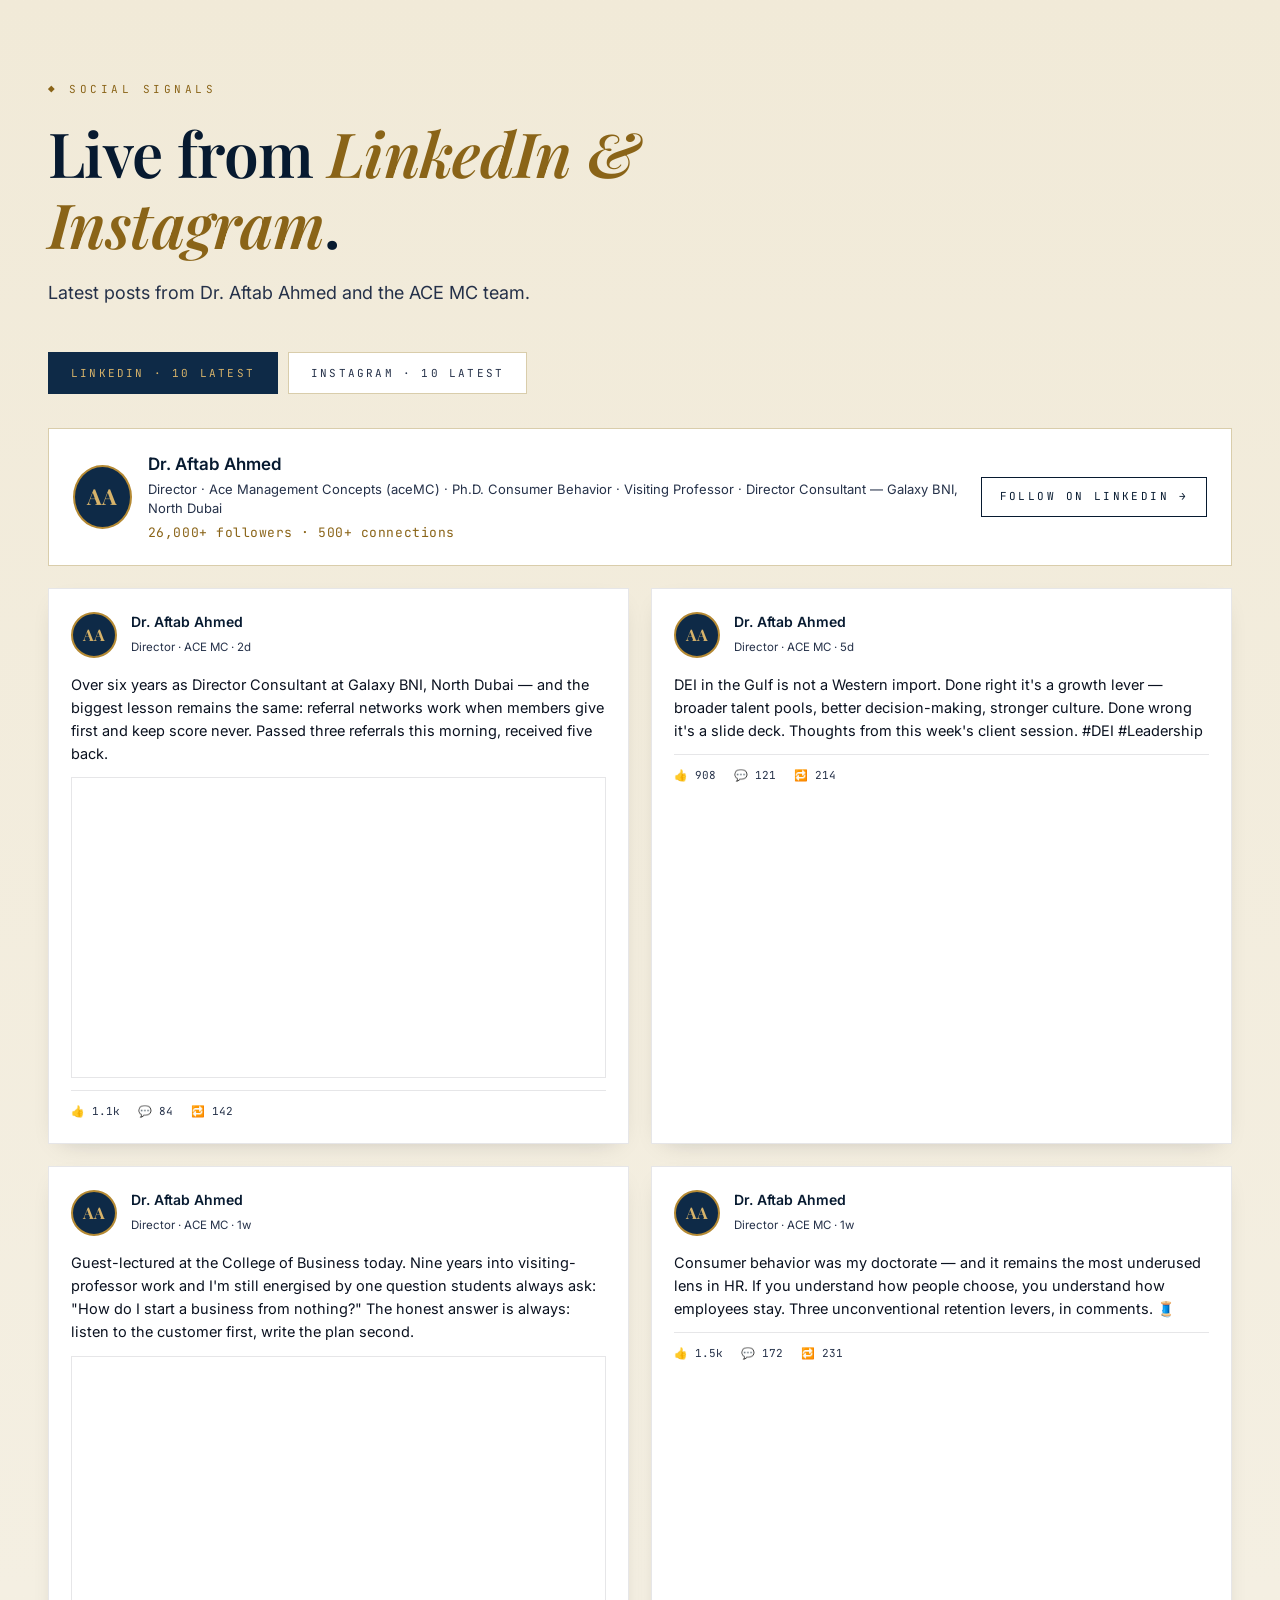
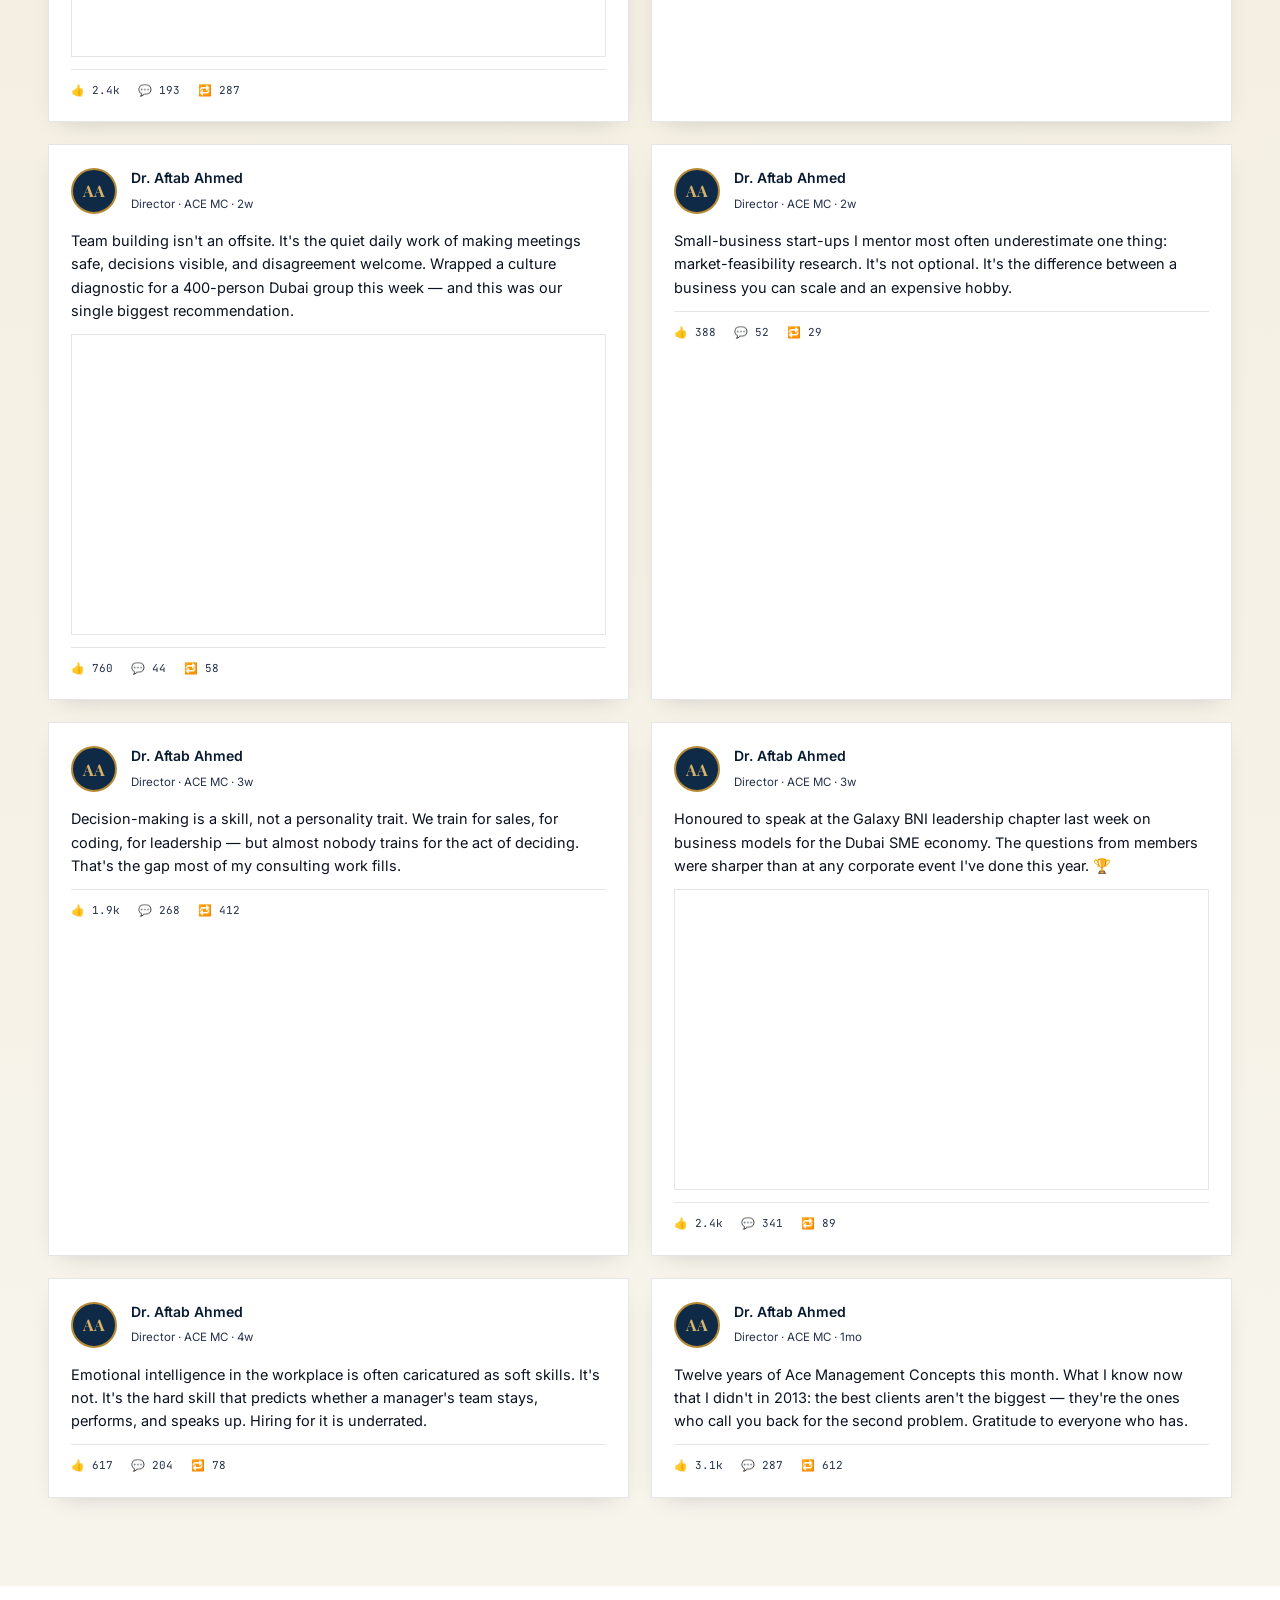
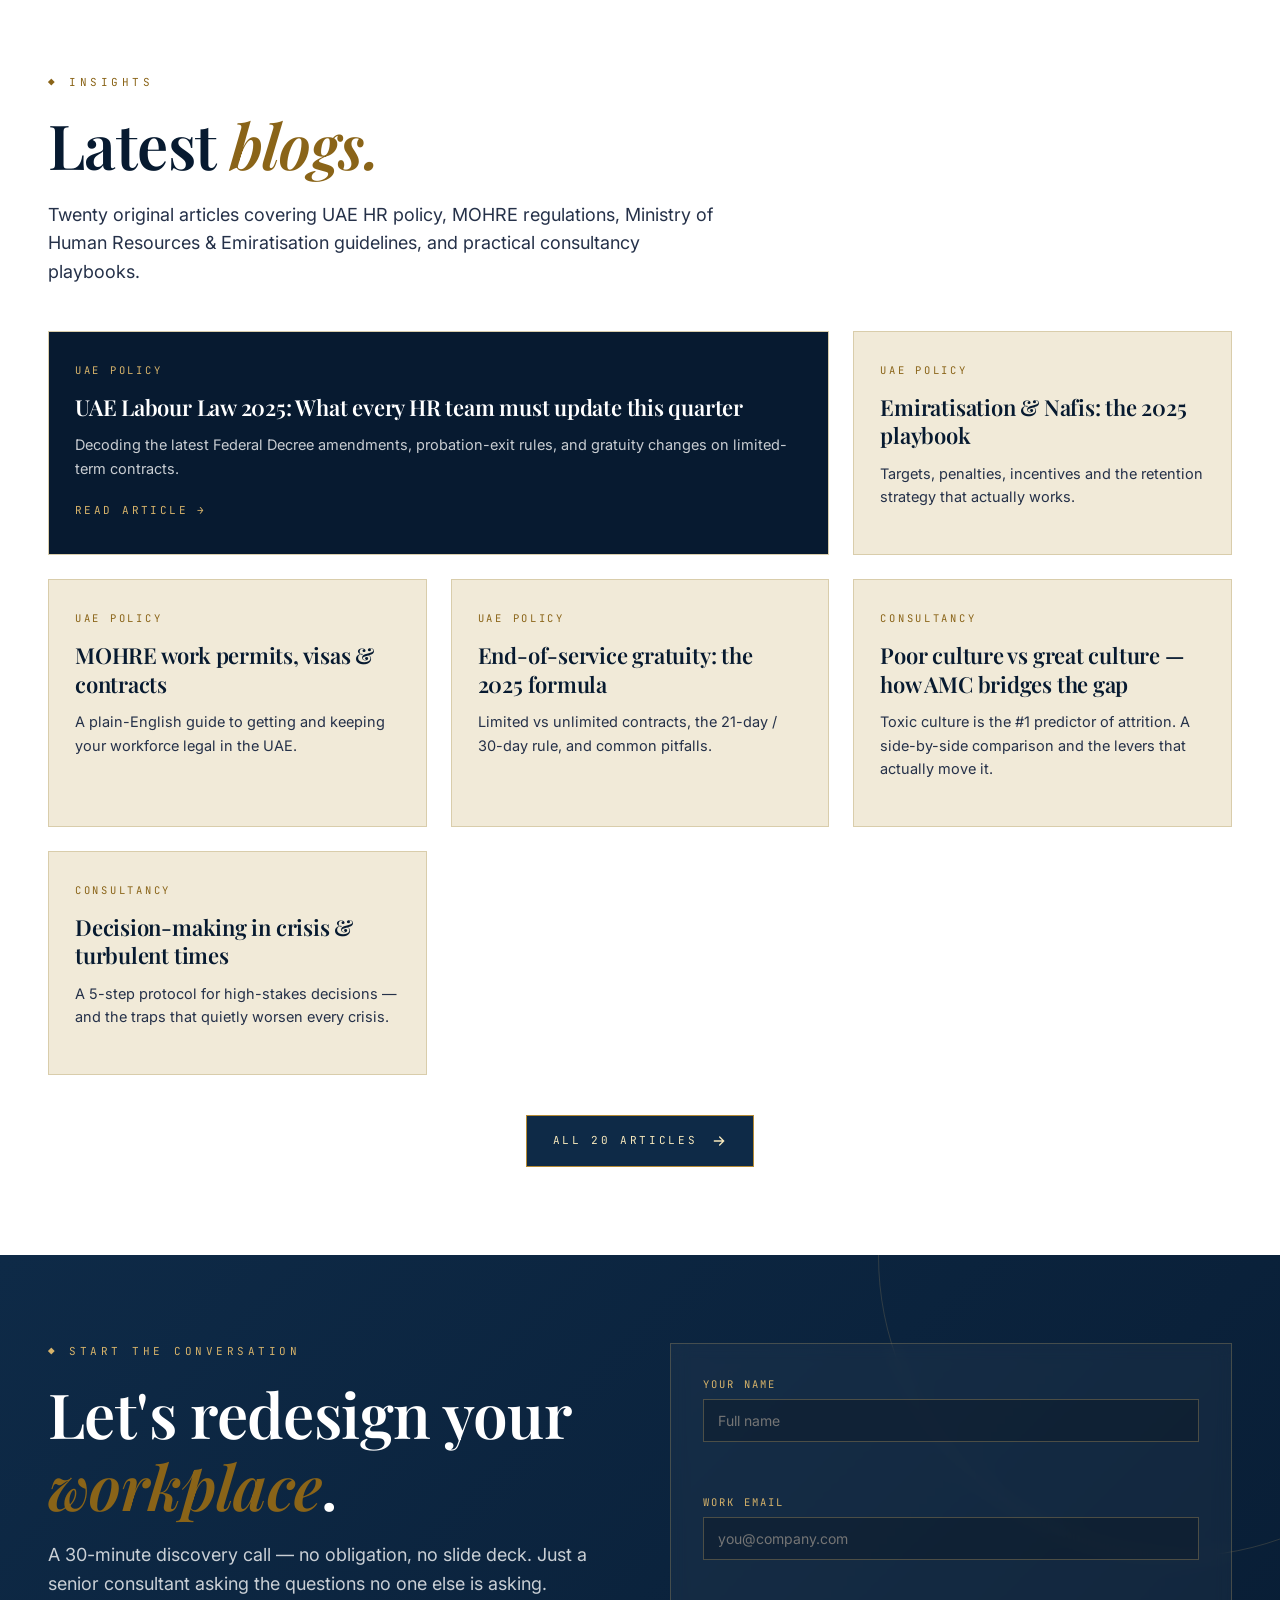
==== commit 31d7b764: "Remove placeholder portrait (branded monogram only) + add 6 blog PDFs + download-gate modal (Name/Mo" ====
--- a/index.html
+++ b/index.html
@@ -88,8 +88,12 @@
 
     <div class="te-grid">
 
-      <a class="te-card te-feat" href="#leadership">
-        <img src="images/dr-aftab-ahmed.jpg" onerror="this.onerror=null;this.src='https://images.unsplash.com/photo-1560250097-0b93528c311a?w=1400&q=80'" alt="Dr. Aftab Ahmed portrait"/>
+      <a class="te-card te-feat te-monogram" href="#leadership">
+        <div class="mono-stage">
+          <img class="mono-logo" src="logo.svg" alt="ACE MC monogram"/>
+          <div class="mono-name">Dr. Aftab <em>Ahmed</em></div>
+          <div class="mono-caption">◆ Director · Ace Management Concepts</div>
+        </div>
         <span class="te-kicker">◆ Chapter 01 · Leadership</span>
         <h3>Dr. Aftab Ahmed, <em>the firm behind the firm.</em></h3>
         <span class="te-sub">Ph.D. Consumer Behavior · 10+ yrs Director</span>
@@ -284,8 +288,13 @@
 <section class="section leadership" id="leadership">
   <div class="container two-col reverse">
     <div class="leader-portrait">
-      <div class="lp-frame">
-        <img src="images/dr-aftab-ahmed.jpg" onerror="this.onerror=null;this.src='https://images.unsplash.com/photo-1560250097-0b93528c311a?w=800&q=80'" alt="Dr. Aftab Ahmed — Director, Ace Management Concepts · Director Consultant, BNI Galaxy North Dubai" />
+      <div class="lp-frame lp-monogram">
+        <div class="lp-mono-inner">
+          <img class="lp-mono-logo" src="logo.svg" alt="ACE MC monogram"/>
+          <div class="lp-mono-initials">A · A</div>
+          <div class="lp-mono-label">◆ Director &amp; Founder Partner</div>
+          <div class="lp-mono-firm">Ace Management Concepts</div>
+        </div>
       </div>
       <div class="lp-cap"><em>Dr. Aftab Ahmed</em><span>Managing Consultant &amp; Founder Partner</span>
         <div class="lp-links">
--- a/styles.css
+++ b/styles.css
@@ -456,3 +456,75 @@
 @media (max-width:760px){.hero-tx{padding:56px 20px 56px}.section{padding:60px 0}}
 .explore{padding:78px 0}
 .section-head{margin-bottom:44px}
+
+/* ===== Article inline figures ===== */
+.article-body figure{margin:30px 0;padding:0}
+.article-body figure img{width:100%;height:auto;display:block;border:1px solid var(--rule);box-shadow:var(--shadow-sm);filter:saturate(.95)}
+.article-body figure figcaption{margin-top:10px;font-family:'JetBrains Mono',monospace;font-size:10.5px;letter-spacing:.18em;text-transform:uppercase;color:var(--gold-deep);text-align:center;line-height:1.6}
+.article-body figure.side-by-side{display:grid;grid-template-columns:1fr 1fr;gap:14px}
+.article-body figure.side-by-side img{margin:0}
+.article-body figure.wide-img img{aspect-ratio:16/9;object-fit:cover}
+
+/* ===== Monogram replacements for portrait (no stock photo) ===== */
+/* Tata-Elxsi feature tile variant */
+.te-card.te-monogram{background:linear-gradient(135deg,#0e2a47 0%,#071a30 100%)}
+.te-card.te-monogram::after{background:linear-gradient(180deg,rgba(14,42,71,.25) 0%,rgba(7,26,48,.82) 100%)}
+.mono-stage{position:absolute;inset:0;display:flex;flex-direction:column;align-items:center;justify-content:center;gap:14px;padding:60px 24px;z-index:2}
+.mono-stage::before{content:"";position:absolute;left:18px;right:18px;top:18px;bottom:18px;border:1px solid rgba(215,179,106,.28);pointer-events:none}
+.mono-logo{width:110px;height:110px;filter:drop-shadow(0 8px 24px rgba(0,0,0,.4))}
+.mono-name{font-family:'Playfair Display',serif;font-size:clamp(26px,2.6vw,36px);color:#fff;text-align:center;line-height:1.05;margin-top:6px;text-shadow:0 2px 14px rgba(0,0,0,.5)}
+.mono-name em{color:var(--gold-light);font-style:italic}
+.mono-caption{font-family:'JetBrains Mono',monospace;font-size:10.5px;letter-spacing:.24em;text-transform:uppercase;color:var(--gold-light);text-align:center}
+
+/* Leadership section monogram panel */
+.lp-monogram{aspect-ratio:4/5;background:linear-gradient(135deg,#0e2a47 0%,#071a30 100%);display:grid;place-items:center;padding:0;position:relative;overflow:hidden}
+.lp-monogram::before{content:"";position:absolute;left:22px;right:22px;top:22px;bottom:22px;border:1px solid rgba(215,179,106,.3);pointer-events:none}
+.lp-monogram::after{content:"";position:absolute;left:34px;right:34px;top:34px;bottom:34px;border:1px solid rgba(215,179,106,.15);pointer-events:none}
+.lp-mono-inner{text-align:center;padding:30px;position:relative;z-index:2}
+.lp-mono-logo{width:110px;height:110px;margin:0 auto 18px;filter:drop-shadow(0 8px 24px rgba(0,0,0,.45))}
+.lp-mono-initials{font-family:'Playfair Display',serif;font-size:74px;line-height:1;color:var(--gold-light);letter-spacing:.04em;margin-bottom:12px;text-shadow:0 2px 16px rgba(0,0,0,.45)}
+.lp-mono-label{font-family:'JetBrains Mono',monospace;font-size:10.5px;letter-spacing:.28em;text-transform:uppercase;color:var(--gold-light);margin-bottom:8px}
+.lp-mono-firm{font-family:'Playfair Display',serif;font-style:italic;font-size:16px;color:#fff}
+
+/* Flyer leader tile monogram */
+.leader-mono{display:grid;place-items:center;background:linear-gradient(135deg,#071a30 0%, #030d1c 100%);padding:4mm;text-align:center;position:relative}
+.leader-mono::before{content:"";position:absolute;left:2mm;right:2mm;top:2mm;bottom:2mm;border:0.3mm solid rgba(215,179,106,.35);pointer-events:none}
+.leader-mono-logo{width:16mm;height:16mm;margin-bottom:2mm}
+.leader-mono-initials{font-family:'Playfair Display',serif;font-size:18pt;color:var(--gold-light);line-height:1;letter-spacing:.05em}
+.leader-mono-label{font-family:'JetBrains Mono',monospace;font-size:6pt;letter-spacing:.2em;text-transform:uppercase;color:var(--gold-light);margin-top:2mm}
+
+/* ===== Download / Share gate — inline CTA ===== */
+.dl-gate-row{max-width:780px;margin:-10px auto 0;padding:0 28px 0;display:flex;gap:10px;flex-wrap:wrap;align-items:center}
+.dl-gate{display:inline-flex;align-items:center;gap:12px;background:var(--gold);color:#fff;padding:14px 22px;font-family:'JetBrains Mono',monospace;font-size:11px;letter-spacing:.22em;text-transform:uppercase;border:1px solid var(--gold-deep);cursor:pointer;transition:all .25s ease;text-decoration:none}
+.dl-gate:hover{background:var(--gold-deep)}
+.dl-gate svg{width:16px;height:16px;fill:currentColor}
+.dl-gate-note{font-family:'JetBrains Mono',monospace;font-size:10.5px;letter-spacing:.18em;text-transform:uppercase;color:var(--gold-deep)}
+
+/* ===== Download-gate modal ===== */
+#dl-gate-modal{position:fixed;inset:0;z-index:120;display:none;align-items:center;justify-content:center;padding:20px}
+#dl-gate-modal.open{display:flex}
+.dlg-backdrop{position:absolute;inset:0;background:rgba(7,18,32,.72);backdrop-filter:blur(4px);animation:dlgFade .25s ease}
+@keyframes dlgFade{from{opacity:0}to{opacity:1}}
+.dlg-card{position:relative;background:var(--paper);max-width:560px;width:100%;max-height:92vh;overflow:auto;padding:36px 34px 28px;border:1px solid var(--rule);border-top:4px solid var(--gold);box-shadow:0 40px 80px -20px rgba(0,0,0,.4);animation:dlgRise .3s cubic-bezier(.2,.8,.2,1)}
+@keyframes dlgRise{from{opacity:0;transform:translateY(18px)}to{opacity:1;transform:translateY(0)}}
+.dlg-close{position:absolute;top:12px;right:12px;background:none;border:none;font-size:26px;color:var(--ink-soft);cursor:pointer;width:36px;height:36px;line-height:1;display:grid;place-items:center;border-radius:50%}
+.dlg-close:hover{background:var(--cream);color:var(--navy-deep)}
+.dlg-kicker{font-family:'JetBrains Mono',monospace;font-size:10.5px;letter-spacing:.3em;text-transform:uppercase;color:var(--gold-deep);margin-bottom:12px}
+.dlg-title{font-size:clamp(26px,3.2vw,34px);margin:0 0 10px;color:var(--navy-deep)}
+.dlg-title em{color:var(--gold-deep);font-style:italic}
+.dlg-lede{font-size:14.5px;color:var(--ink-soft);margin:0 0 22px;line-height:1.55}
+.dlg-lede strong{color:var(--navy-deep);font-weight:600}
+.dlg-form{display:grid;gap:14px}
+.dlg-form label{display:block;font-family:'JetBrains Mono',monospace;font-size:10px;letter-spacing:.22em;text-transform:uppercase;color:var(--gold-deep)}
+.dlg-form input[type=text],.dlg-form input[type=email],.dlg-form input[type=tel],.dlg-form select{width:100%;margin-top:6px;padding:12px 14px;background:#fff;border:1px solid var(--rule);color:var(--ink);font-family:'Inter',sans-serif;font-size:14px;letter-spacing:0;text-transform:none}
+.dlg-form input:focus,.dlg-form select:focus{outline:none;border-color:var(--gold);box-shadow:0 0 0 3px rgba(181,138,52,.18)}
+.dlg-row{display:grid;grid-template-columns:1fr 1fr;gap:14px}
+@media (max-width:500px){.dlg-row{grid-template-columns:1fr}}
+.dlg-check{display:flex;align-items:flex-start;gap:10px;font-family:'Inter',sans-serif;font-size:12.5px;letter-spacing:0;text-transform:none;color:var(--ink-soft);line-height:1.5}
+.dlg-check input{margin-top:3px;accent-color:var(--gold-deep)}
+.dlg-submit{display:inline-flex;align-items:center;justify-content:center;gap:14px;background:var(--navy);color:#f8e9bc;padding:15px 24px;font-family:'JetBrains Mono',monospace;font-size:11px;letter-spacing:.24em;text-transform:uppercase;border:1px solid var(--gold);cursor:pointer;transition:all .25s ease;margin-top:4px}
+.dlg-submit:hover:not(:disabled){background:var(--gold);color:#fff}
+.dlg-submit:disabled{opacity:.6;cursor:default}
+.dlg-submit svg{width:16px;height:16px;fill:currentColor;transition:transform .25s}
+.dlg-submit:hover:not(:disabled) svg{transform:translateX(6px)}
+.dlg-status{font-family:'JetBrains Mono',monospace;font-size:10.5px;letter-spacing:.12em;color:var(--gold-deep);text-align:center;min-height:14px;margin-top:4px;line-height:1.5}
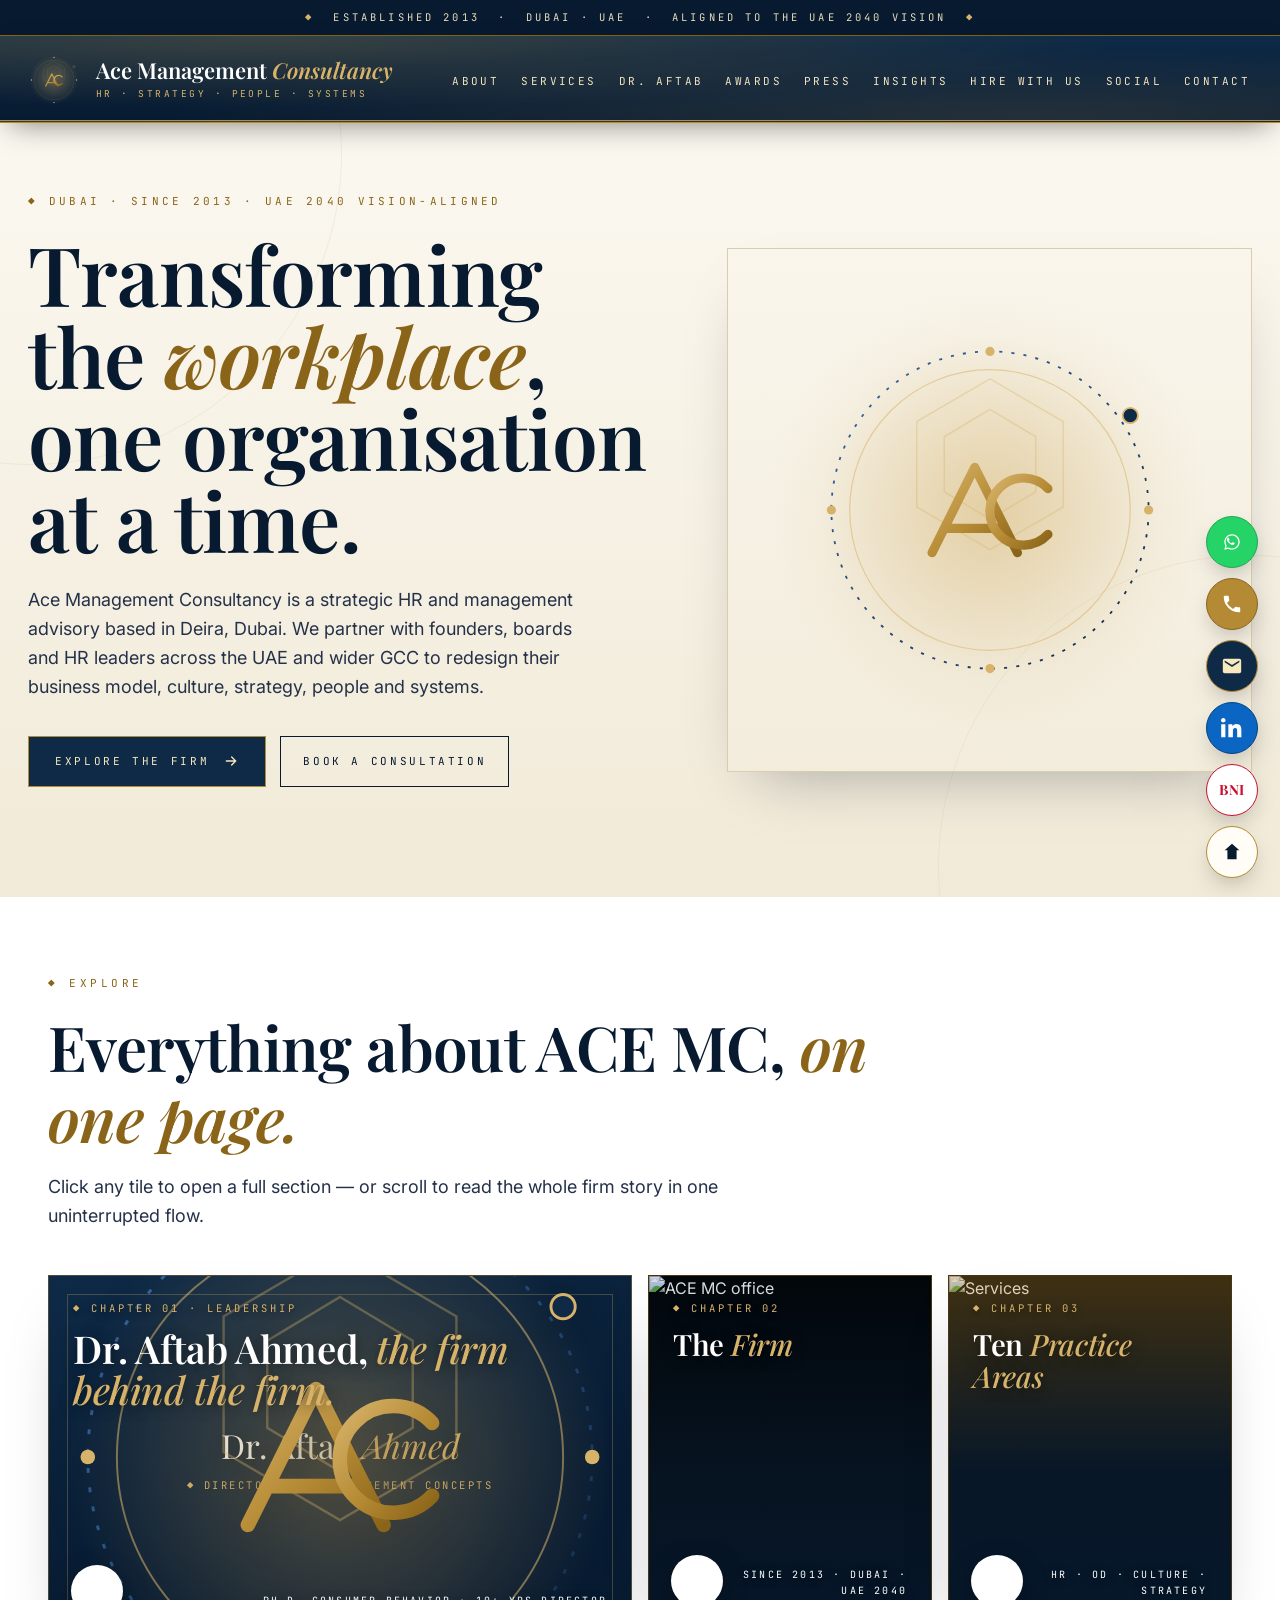
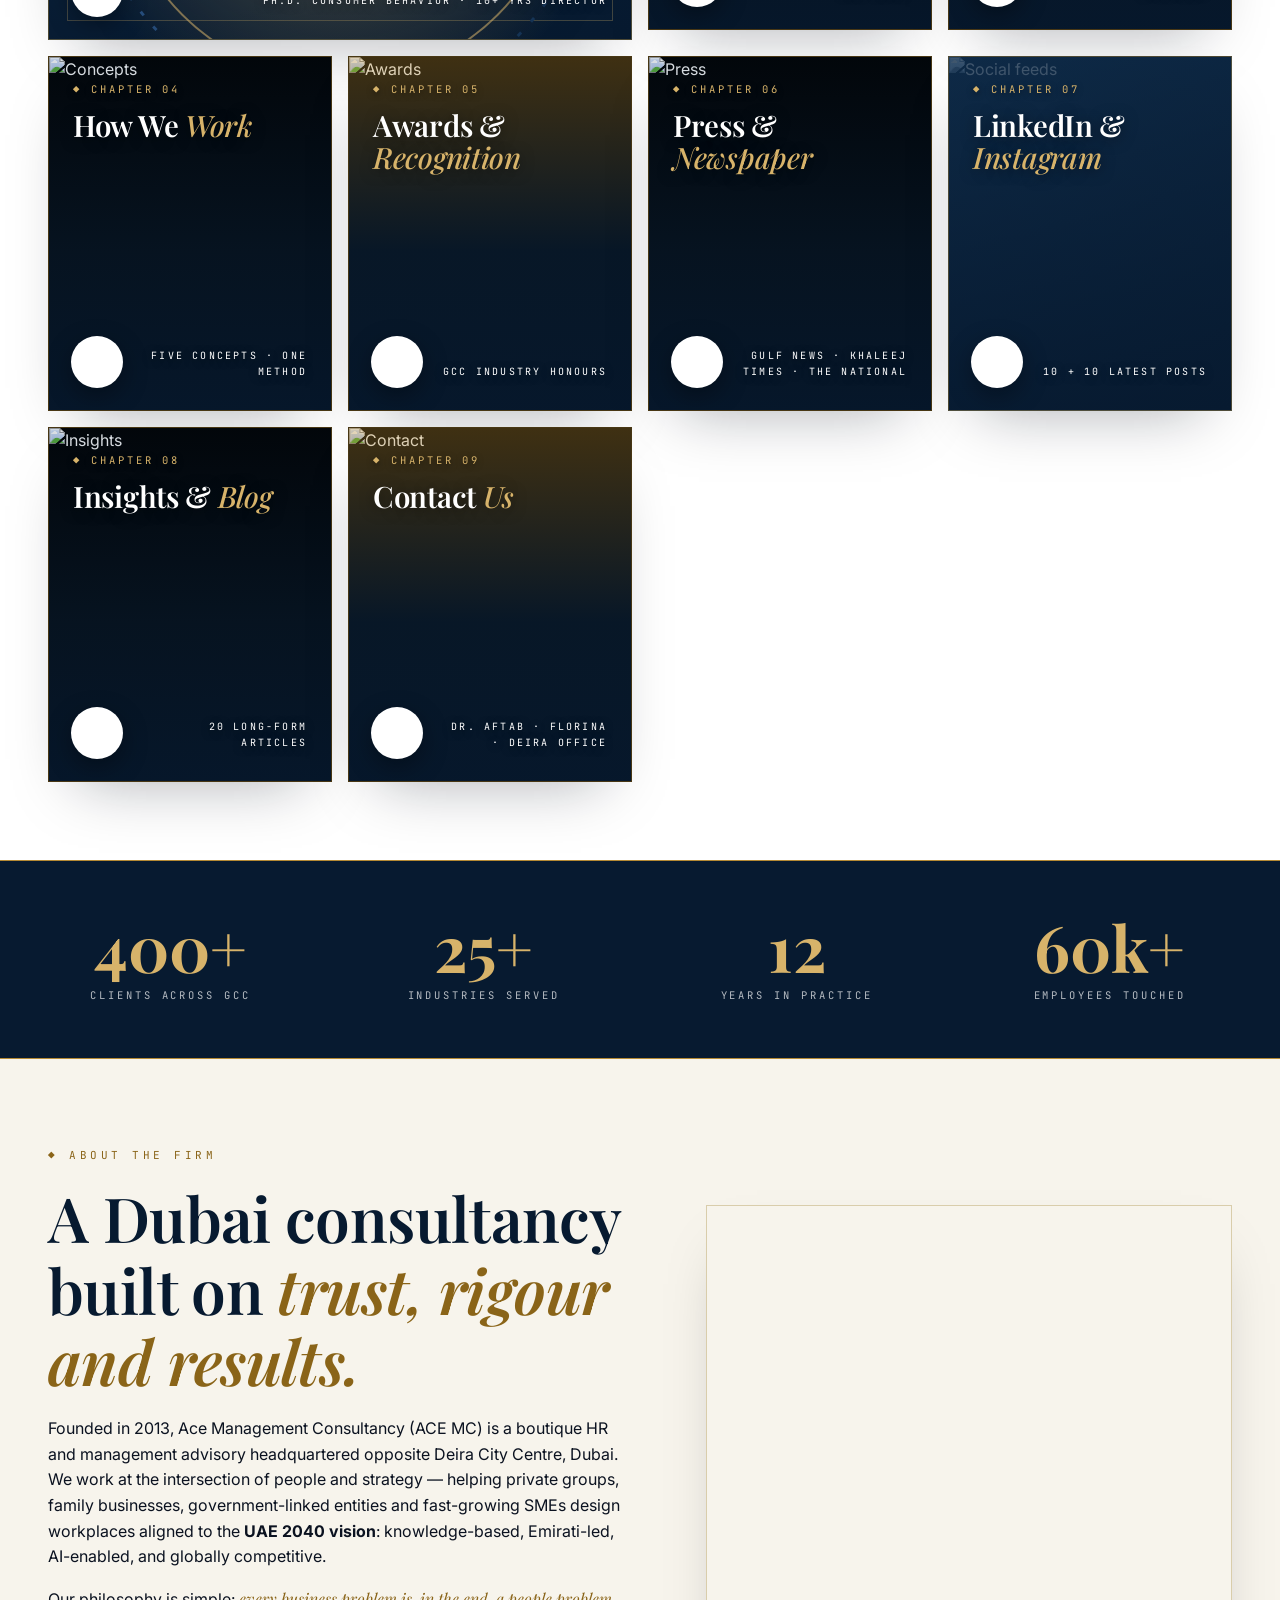
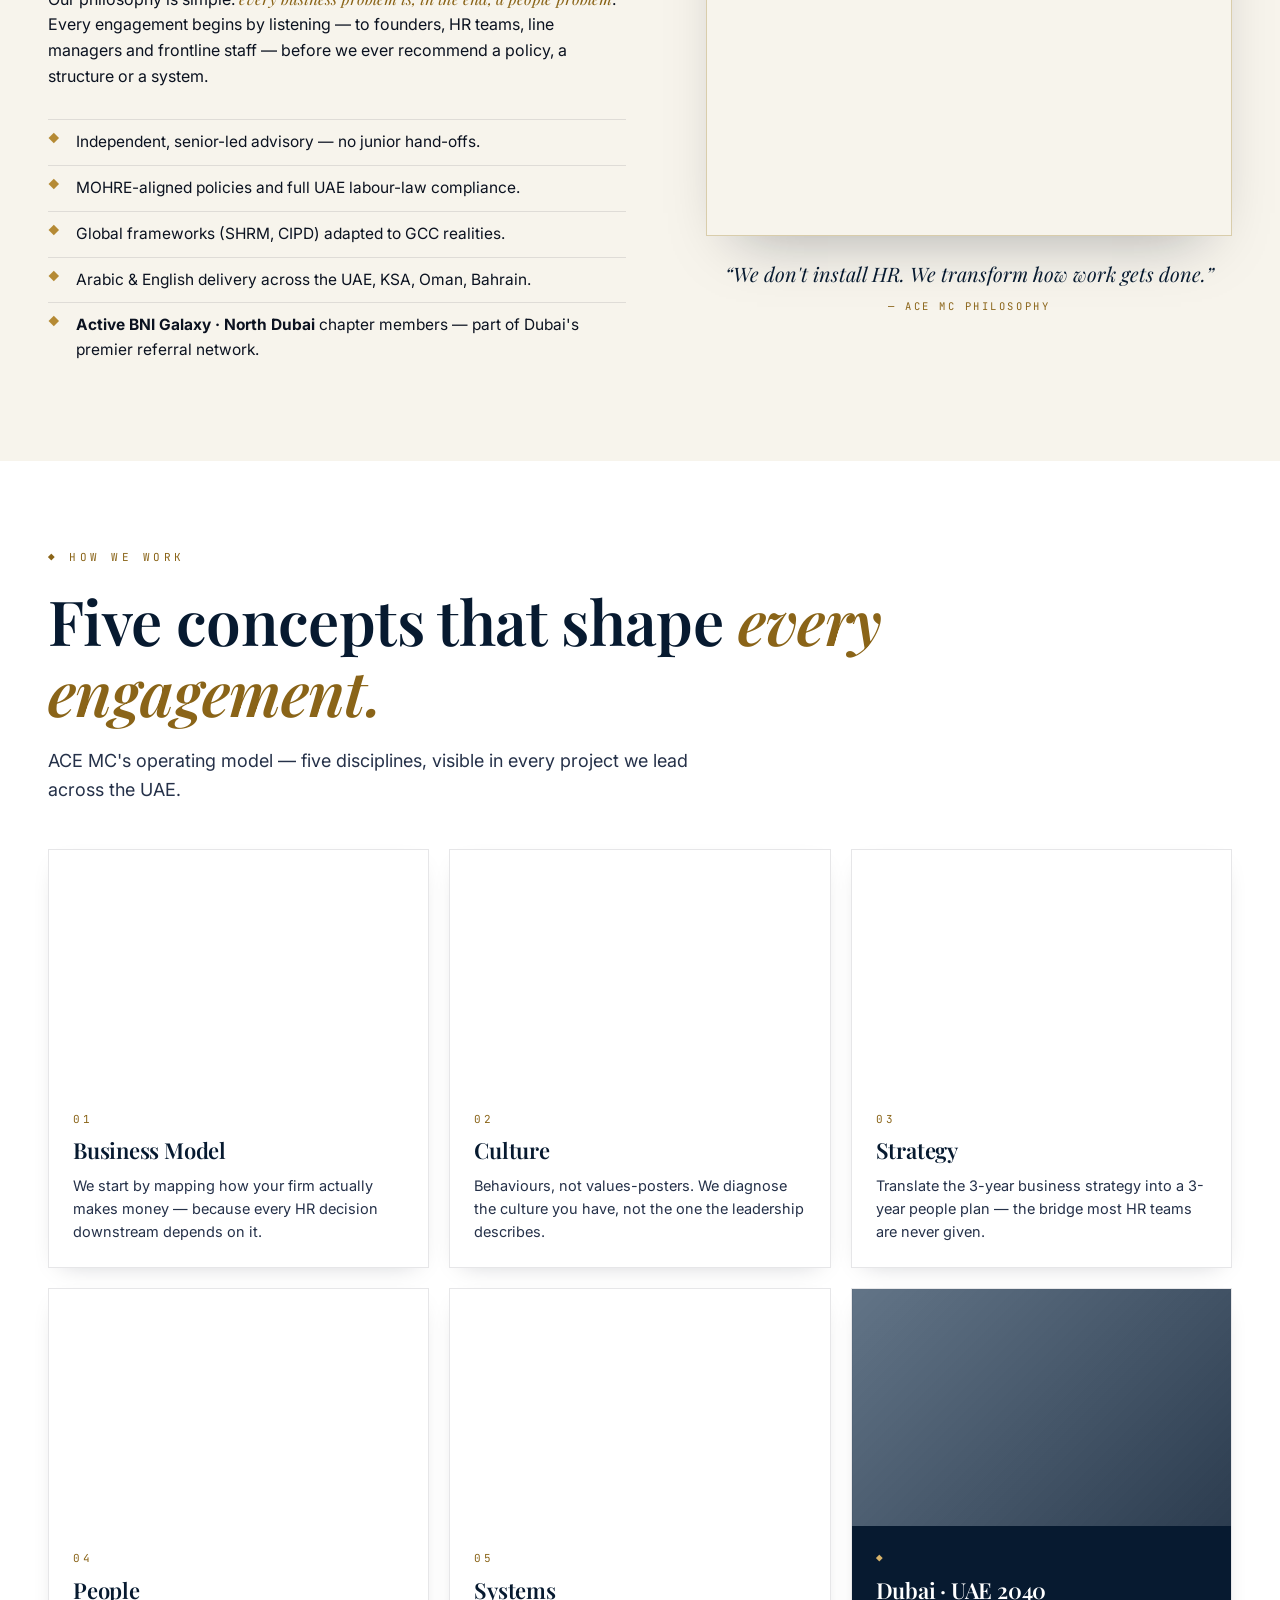
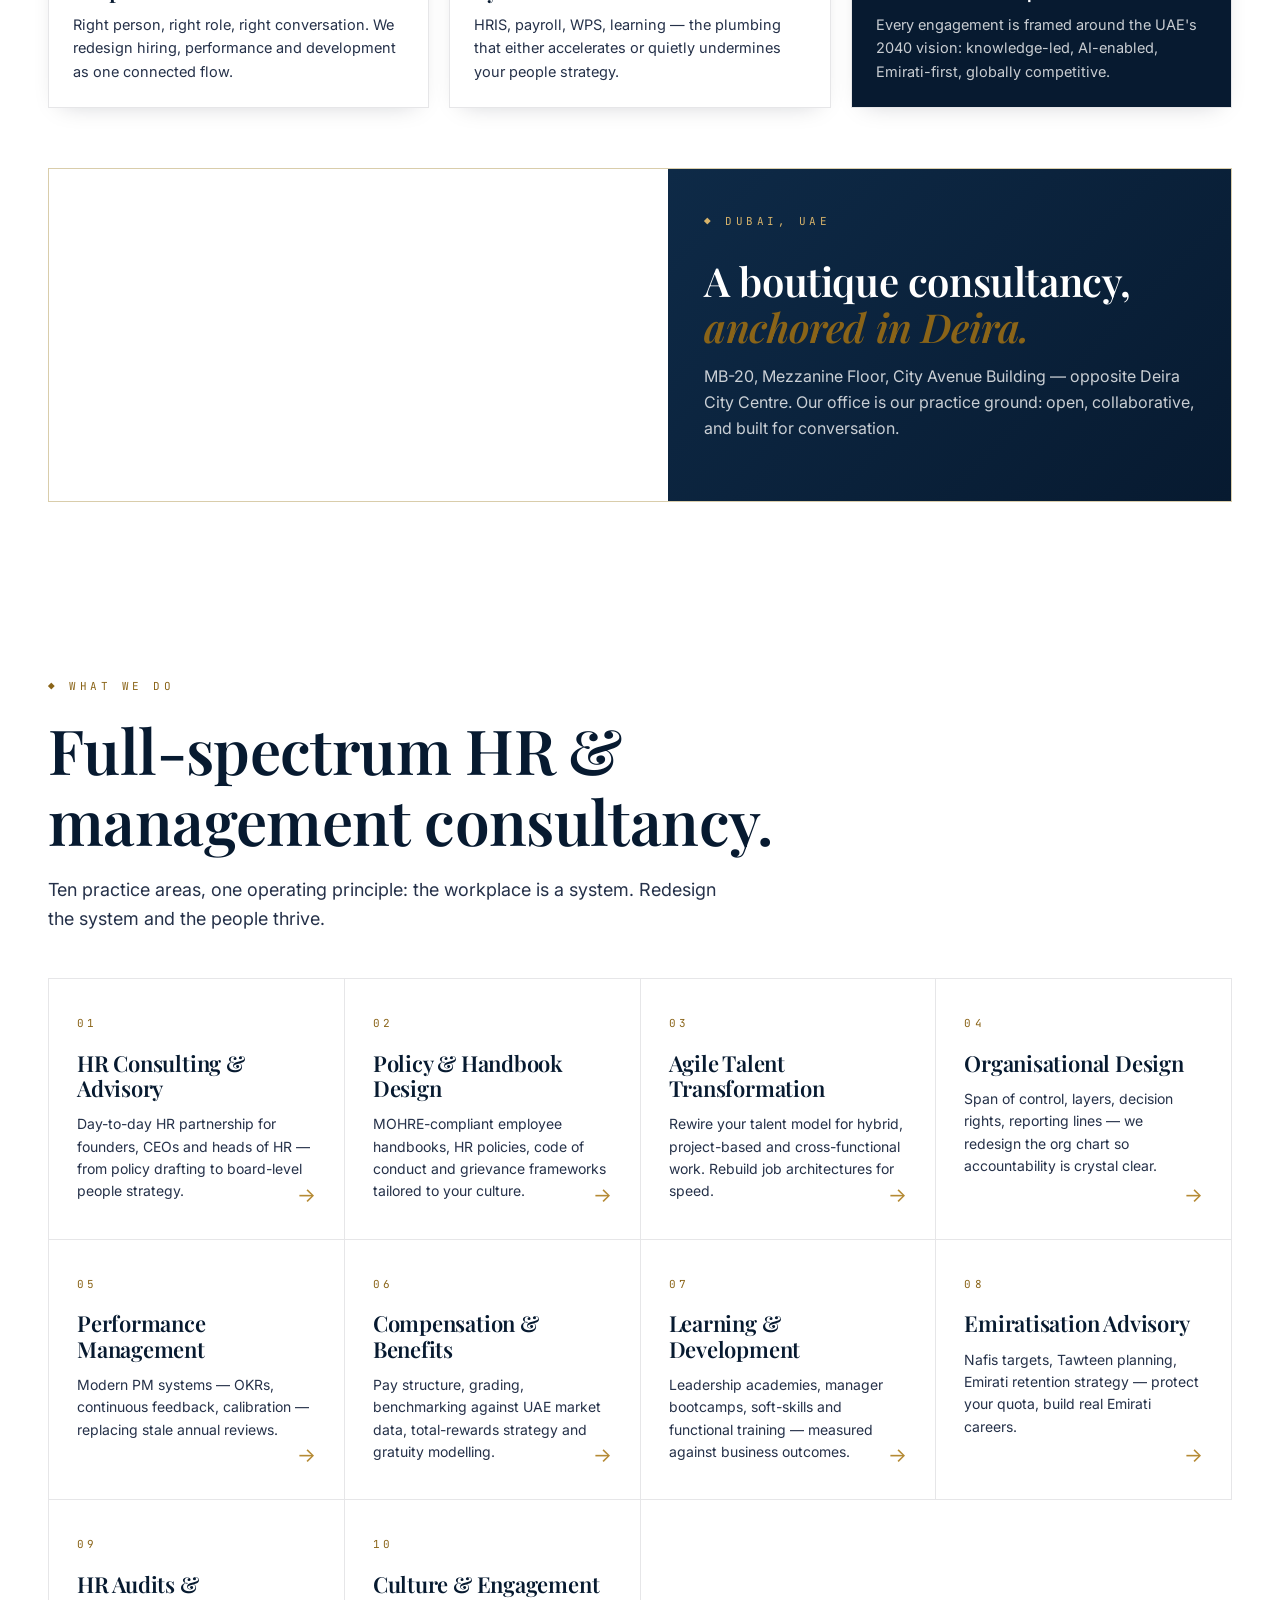
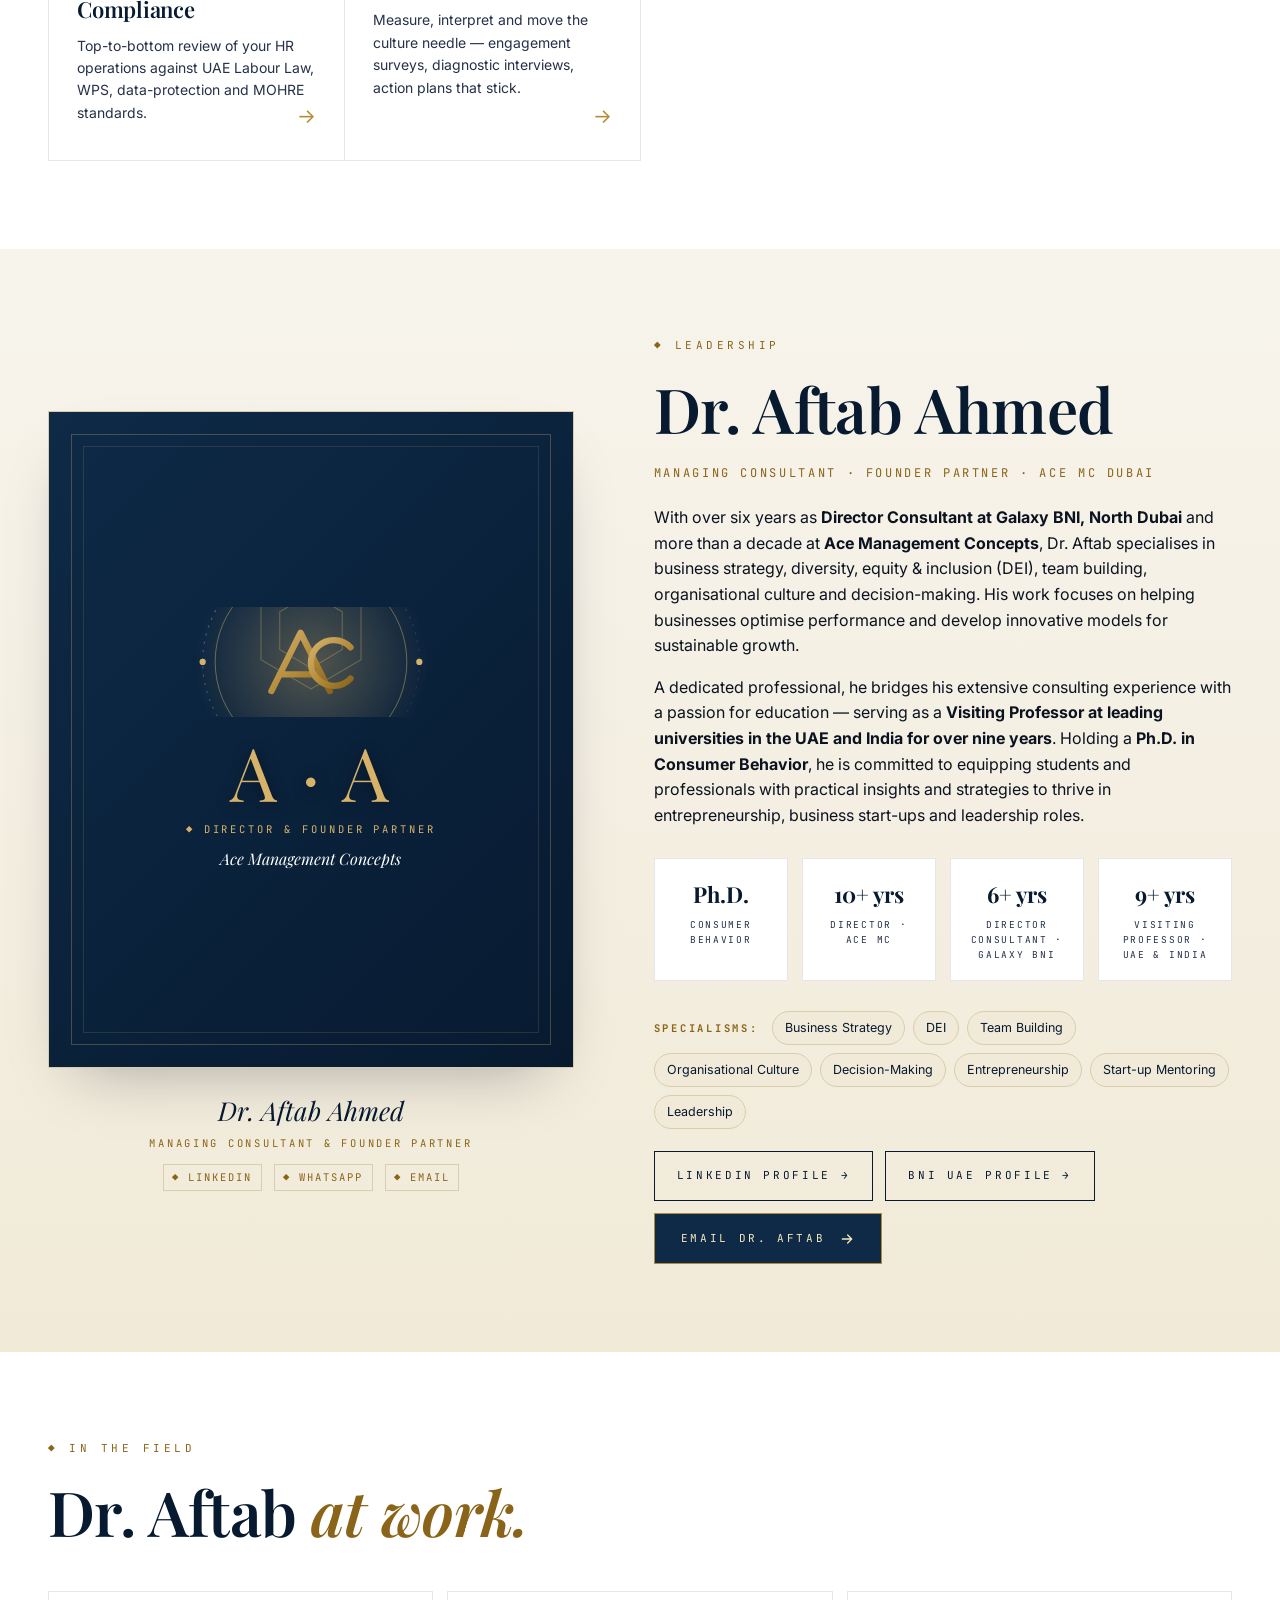
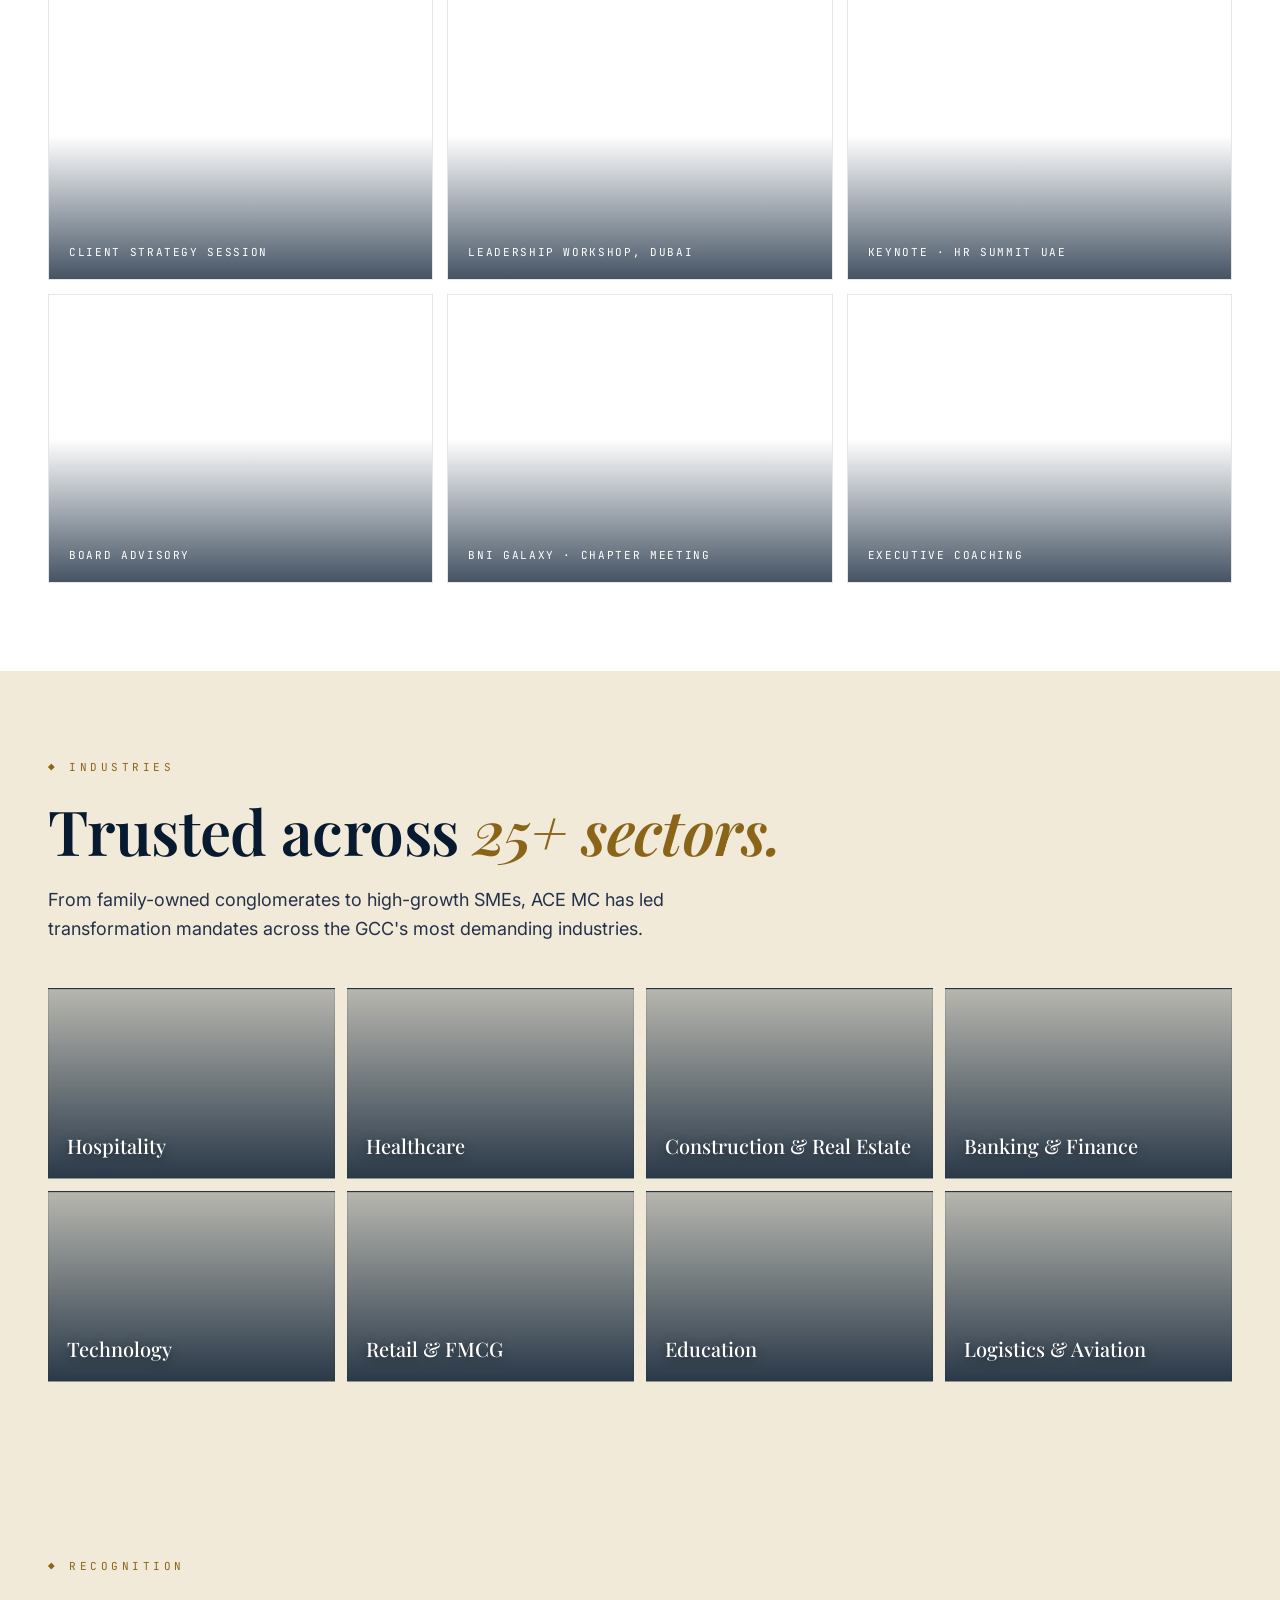
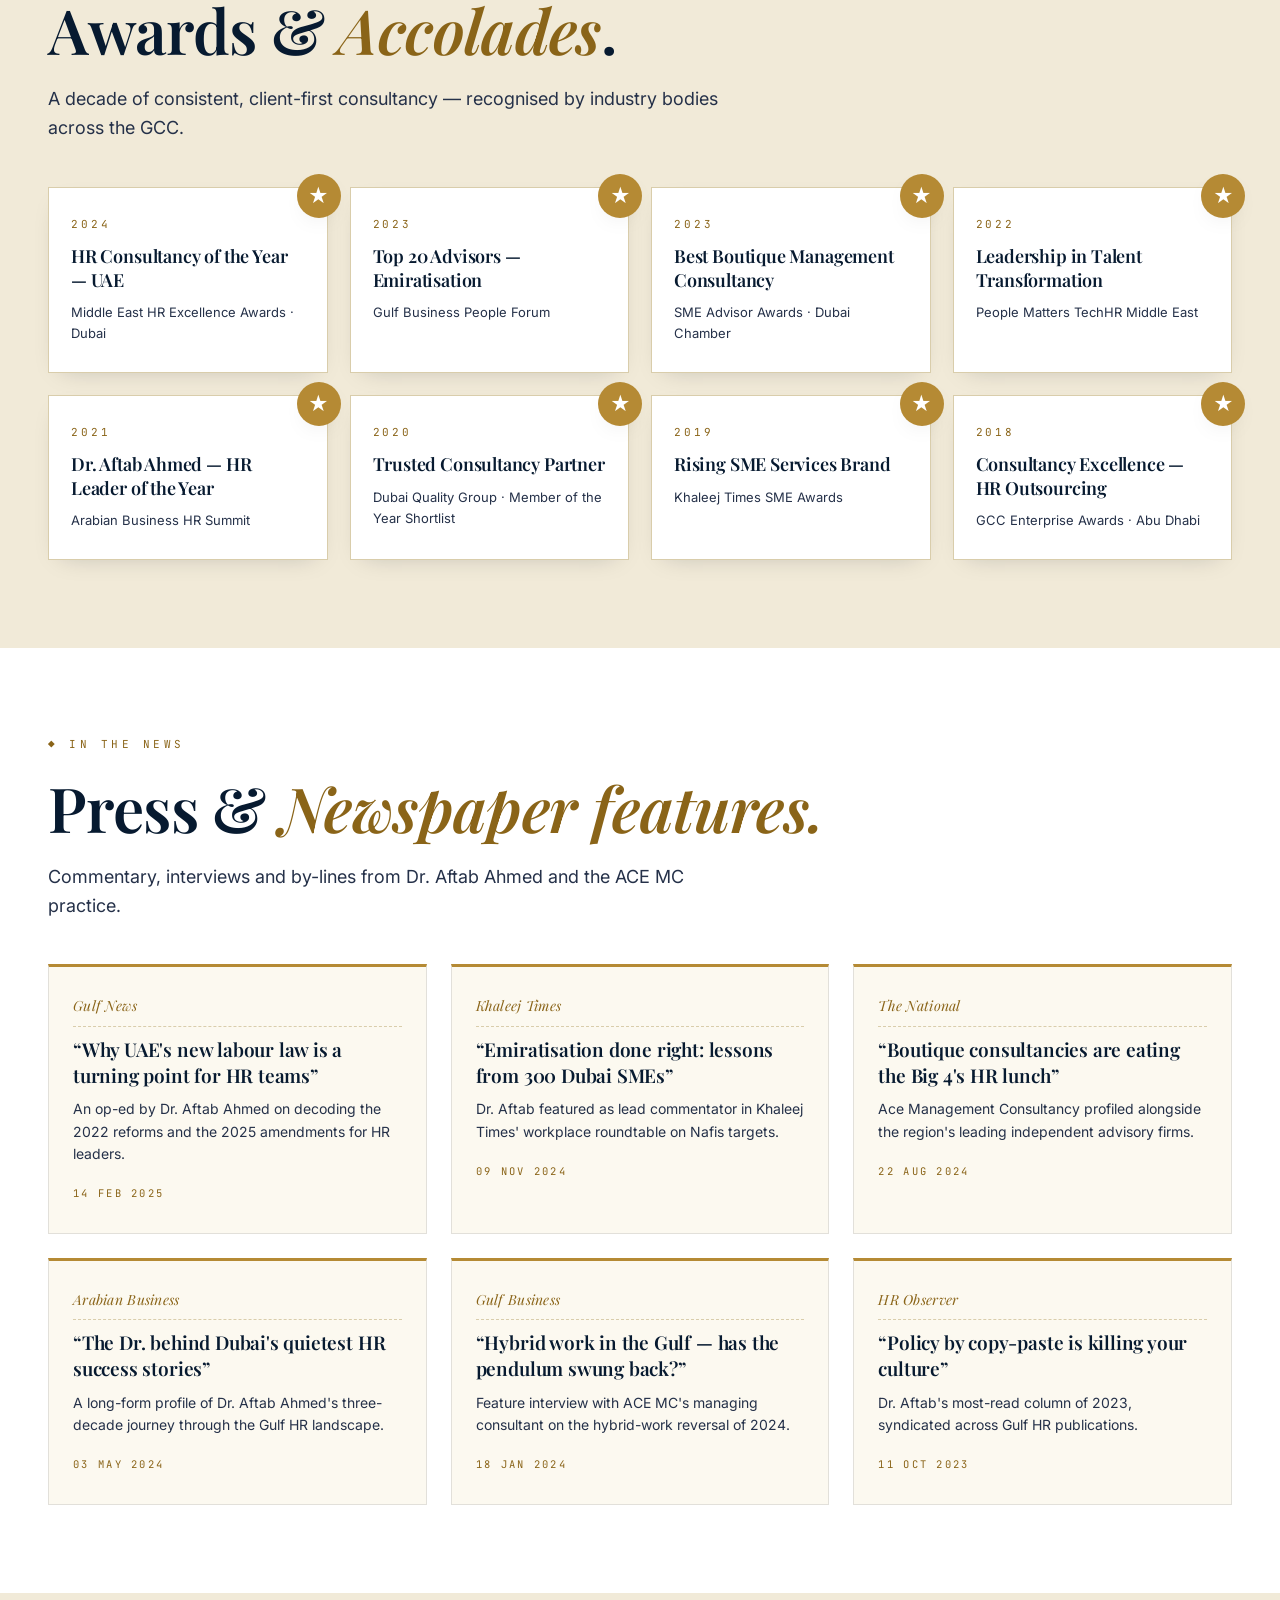
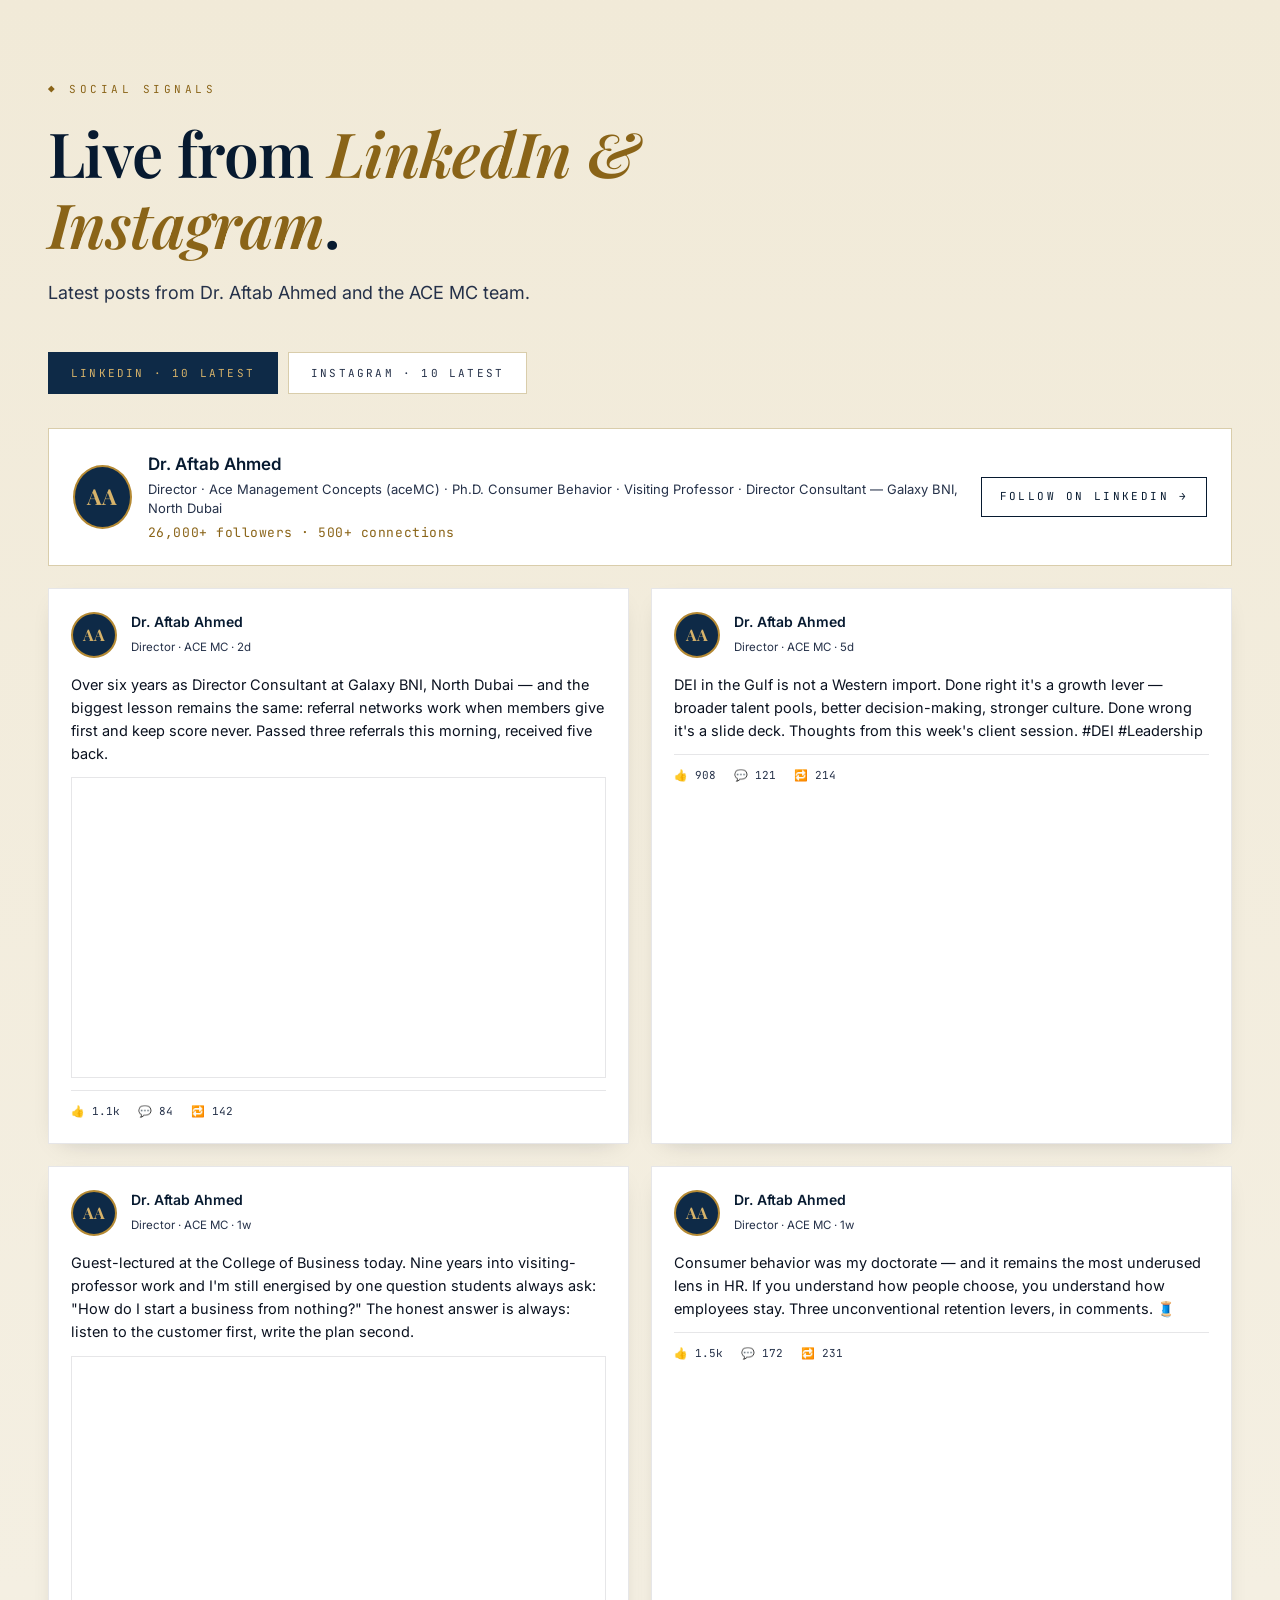
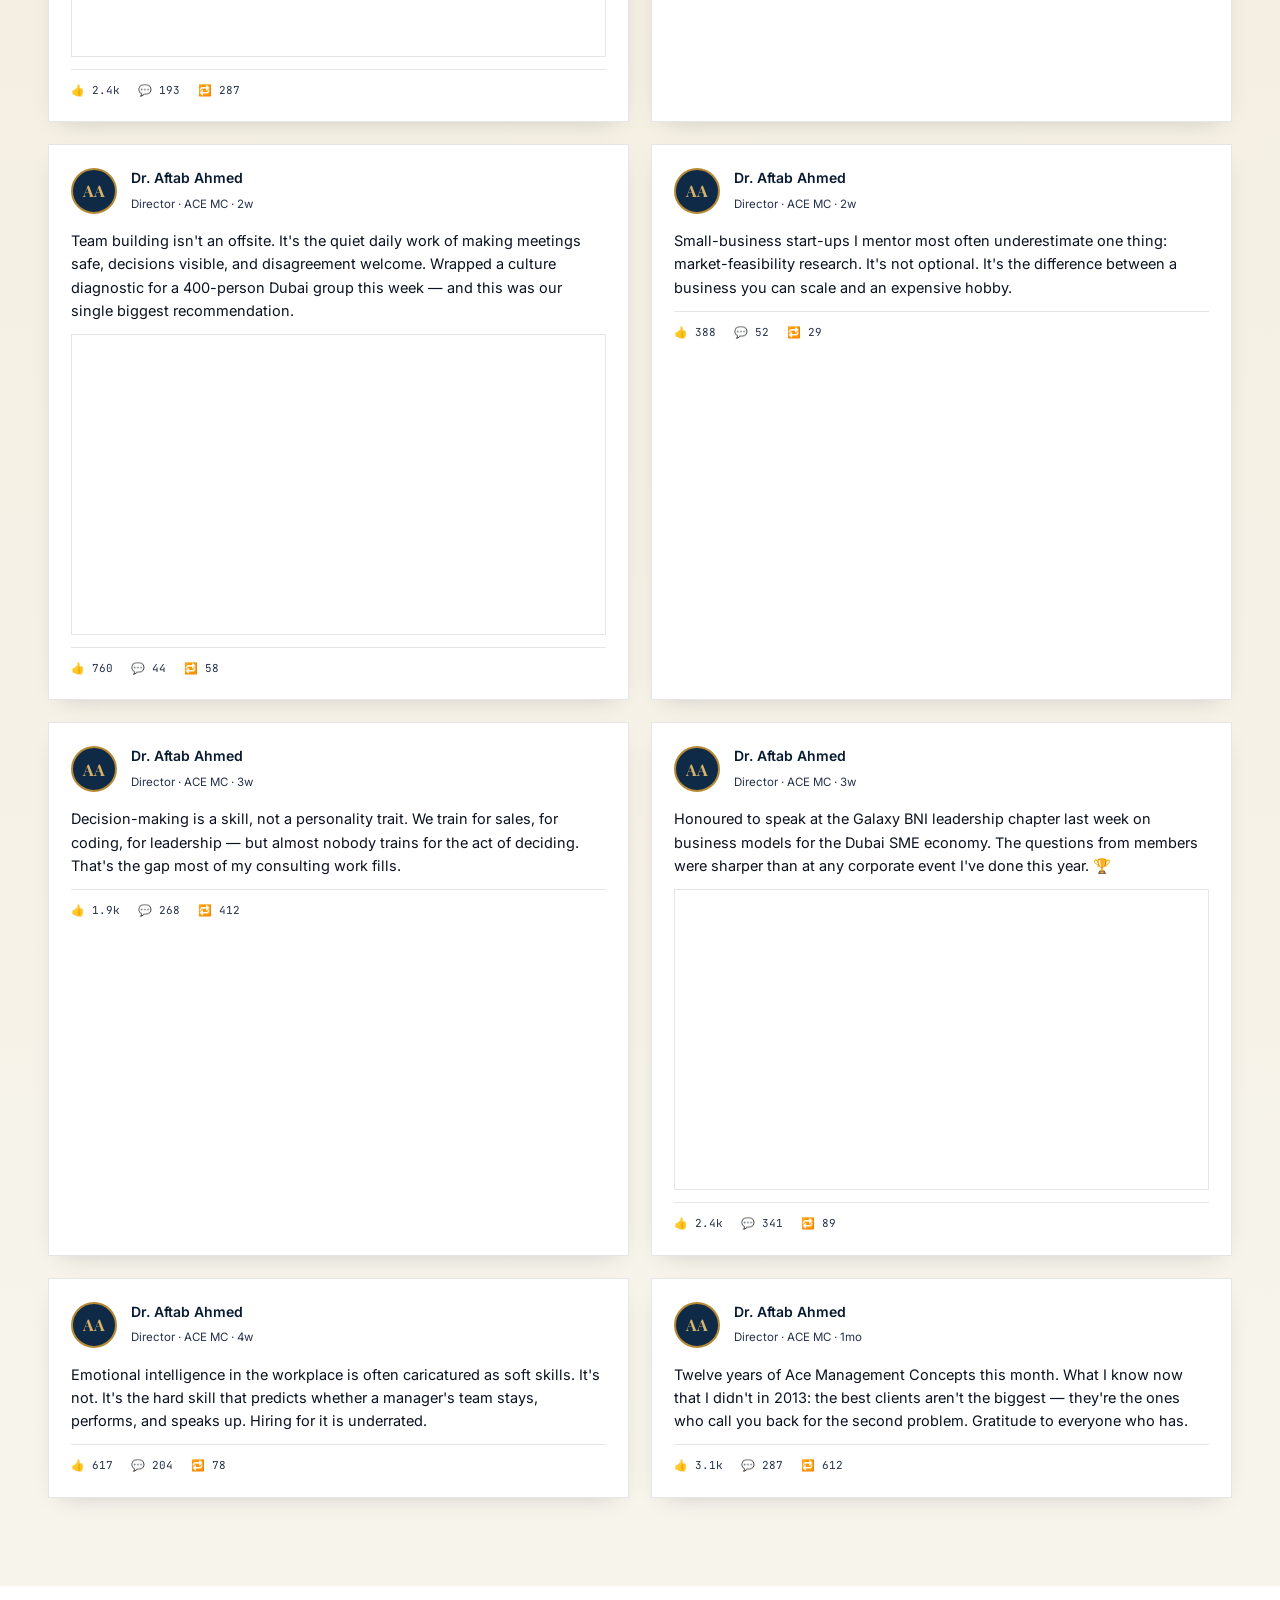
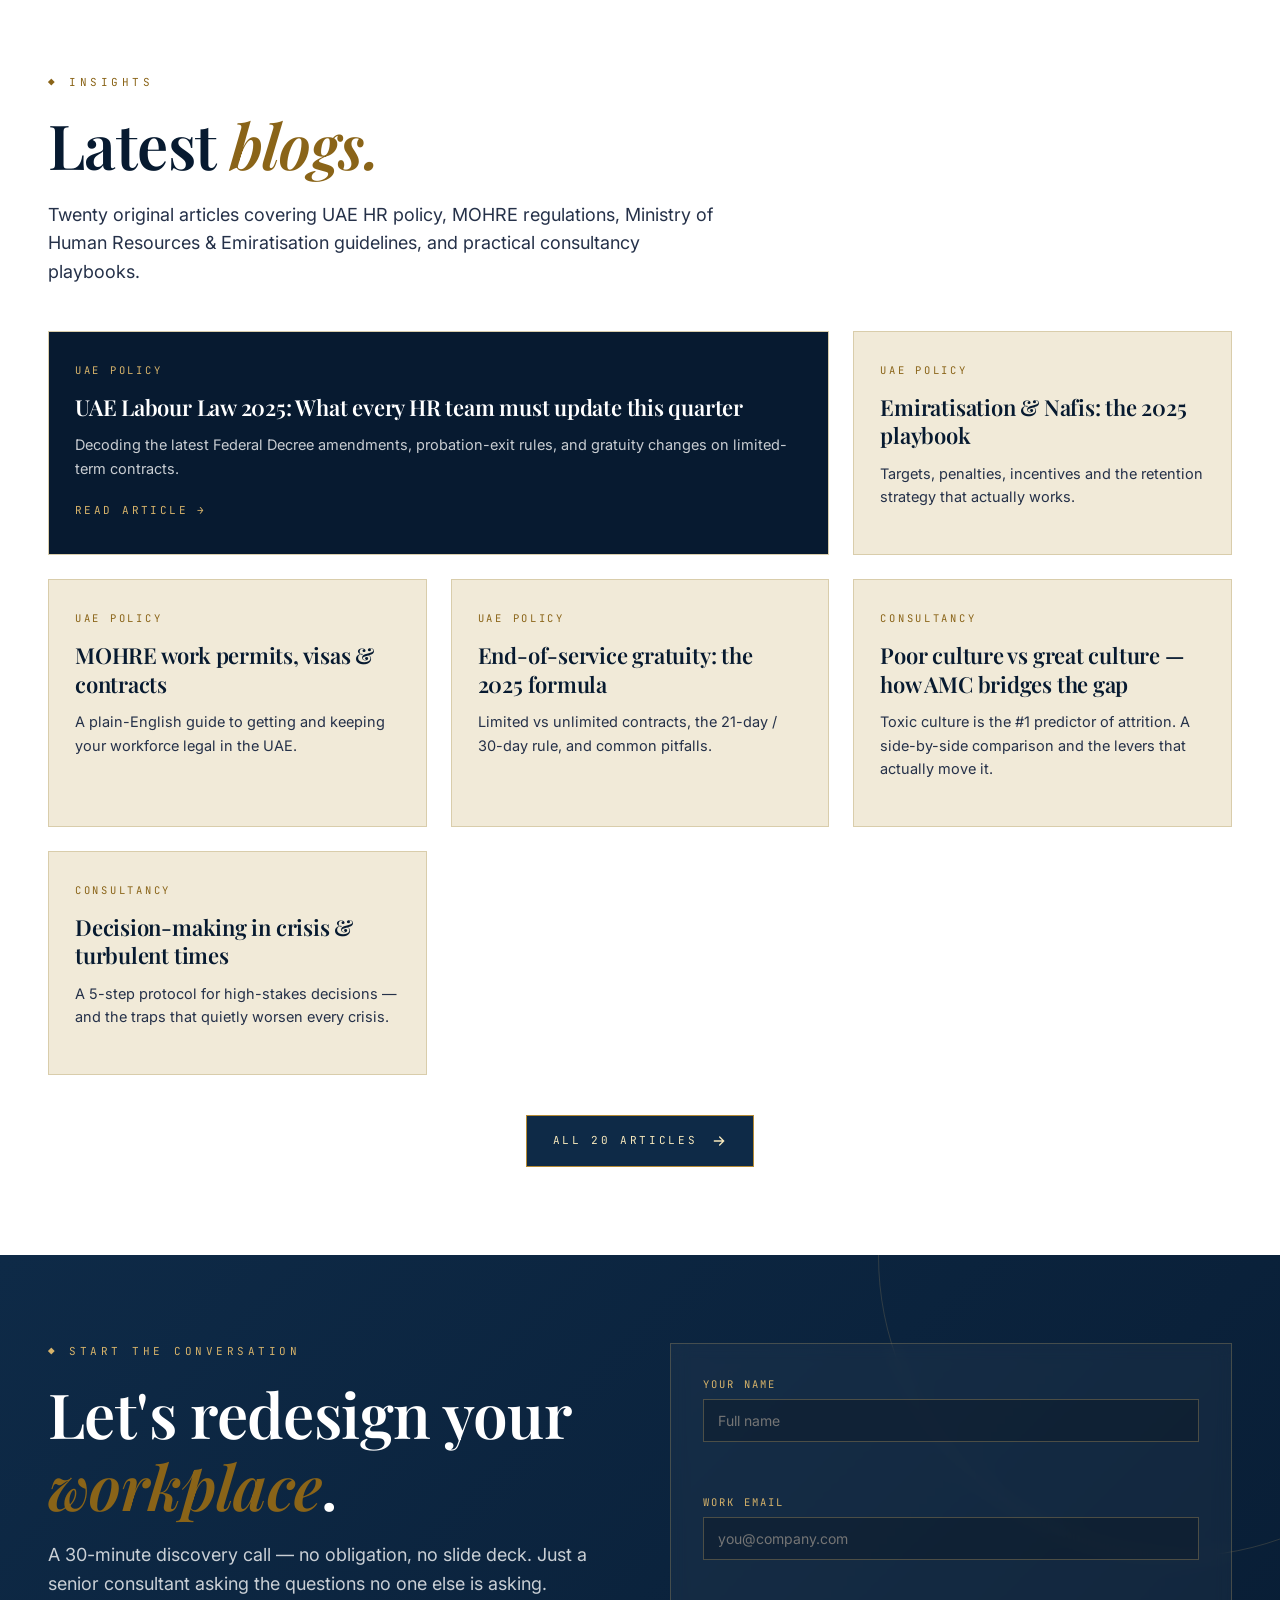
==== commit 5e64309f: "Add 'Hire with us' staffing page with AI draft engine: 5 UAE role presets + 4-question wizard (locat" ====
--- a/index.html
+++ b/index.html
@@ -44,6 +44,7 @@
         <li><a href="#awards">Awards</a></li>
         <li><a href="#press">Press</a></li>
         <li><a href="blog.html">Insights</a></li>
+        <li><a href="staffing.html">Hire with us</a></li>
         <li><a href="#feeds">Social</a></li>
         <li><a href="#contact">Contact</a></li>
       </ul>
--- a/styles.css
+++ b/styles.css
@@ -494,11 +494,12 @@
 .leader-mono-label{font-family:'JetBrains Mono',monospace;font-size:6pt;letter-spacing:.2em;text-transform:uppercase;color:var(--gold-light);margin-top:2mm}
 
 /* ===== Download / Share gate — inline CTA ===== */
-.dl-gate-row{max-width:780px;margin:-10px auto 0;padding:0 28px 0;display:flex;gap:10px;flex-wrap:wrap;align-items:center}
-.dl-gate{display:inline-flex;align-items:center;gap:12px;background:var(--gold);color:#fff;padding:14px 22px;font-family:'JetBrains Mono',monospace;font-size:11px;letter-spacing:.22em;text-transform:uppercase;border:1px solid var(--gold-deep);cursor:pointer;transition:all .25s ease;text-decoration:none}
-.dl-gate:hover{background:var(--gold-deep)}
-.dl-gate svg{width:16px;height:16px;fill:currentColor}
-.dl-gate-note{font-family:'JetBrains Mono',monospace;font-size:10.5px;letter-spacing:.18em;text-transform:uppercase;color:var(--gold-deep)}
+.dl-gate-row{max-width:780px;margin:22px auto 0;padding:0 28px;display:flex;justify-content:flex-end;align-items:center}
+.dl-gate{display:inline-flex;align-items:center;gap:10px;background:transparent;color:var(--gold-deep);padding:8px 14px;font-family:'JetBrains Mono',monospace;font-size:10.5px;letter-spacing:.22em;text-transform:uppercase;border:1px solid var(--rule);cursor:pointer;transition:all .25s ease;text-decoration:none;line-height:1}
+.dl-gate:hover{background:var(--gold);color:#fff;border-color:var(--gold-deep)}
+.dl-gate svg{width:13px;height:13px;fill:none;stroke:currentColor;stroke-width:2}
+.dl-gate-note{display:none}
+@media (max-width:600px){.dl-gate-row{justify-content:stretch}.dl-gate{width:100%;justify-content:center}}
 
 /* ===== Download-gate modal ===== */
 #dl-gate-modal{position:fixed;inset:0;z-index:120;display:none;align-items:center;justify-content:center;padding:20px}
@@ -528,3 +529,68 @@
 .dlg-submit svg{width:16px;height:16px;fill:currentColor;transition:transform .25s}
 .dlg-submit:hover:not(:disabled) svg{transform:translateX(6px)}
 .dlg-status{font-family:'JetBrains Mono',monospace;font-size:10.5px;letter-spacing:.12em;color:var(--gold-deep);text-align:center;min-height:14px;margin-top:4px;line-height:1.5}
+
+/* ===== Hire with AMC page ===== */
+.hire-hero{padding:70px 28px 40px;background:linear-gradient(180deg,#fbf8f0 0%,#f1ead8 100%);border-bottom:1px solid var(--rule);text-align:center}
+.hire-hero .section-title{max-width:900px;margin:0 auto 16px}
+.hire-hero .section-lede{margin:0 auto;max-width:680px}
+.hire-shell{background:var(--paper)}
+.hire-form{max-width:920px;margin:0 auto;display:grid;gap:28px}
+.hire-form .field{display:block}
+.hire-form .field-label{display:block;font-family:'JetBrains Mono',monospace;font-size:11px;letter-spacing:.26em;text-transform:uppercase;color:var(--gold-deep);margin-bottom:12px}
+.hire-form .field-hint{color:var(--ink-soft);letter-spacing:.14em;text-transform:none;font-size:10.5px}
+.hire-form label{display:block;font-family:'JetBrains Mono',monospace;font-size:10.5px;letter-spacing:.22em;text-transform:uppercase;color:var(--gold-deep)}
+.hire-form input[type=text],.hire-form input[type=email],.hire-form input[type=tel],.hire-form select,.hire-form textarea{width:100%;margin-top:6px;padding:12px 14px;background:#fff;border:1px solid var(--rule);color:var(--ink);font-family:'Inter',sans-serif;font-size:14.5px;letter-spacing:0;text-transform:none;line-height:1.55}
+.hire-form input:focus,.hire-form select:focus,.hire-form textarea:focus{outline:none;border-color:var(--gold);box-shadow:0 0 0 3px rgba(181,138,52,.18)}
+.hire-form textarea{min-height:220px;resize:vertical;font-family:'Inter',sans-serif;line-height:1.7;background:#fcf9f0}
+
+/* Chip row */
+.chip-row{display:flex;flex-wrap:wrap;gap:10px}
+.chip{background:var(--cream);border:1px solid var(--rule);color:var(--navy-deep);padding:10px 18px;font-family:'Inter',sans-serif;font-weight:500;font-size:14px;letter-spacing:0;text-transform:none;cursor:pointer;transition:all .2s;border-radius:30px;line-height:1}
+.chip:hover{background:#fff;border-color:var(--gold)}
+.chip.active{background:var(--navy);color:var(--gold-light);border-color:var(--navy-deep)}
+.chip-custom{background:transparent;border:1px dashed var(--rule);color:var(--ink-soft)}
+
+/* Brief box + meta */
+.brief-wrap{position:relative}
+.brief-meta{position:absolute;right:12px;bottom:10px;display:flex;gap:14px;font-family:'JetBrains Mono',monospace;font-size:10px;letter-spacing:.1em;color:var(--gold-deep);pointer-events:none}
+.ai-badge{background:var(--gold);color:#fff;padding:3px 8px;letter-spacing:.14em;text-transform:uppercase}
+.brief-actions{display:flex;gap:10px;margin-top:14px;align-items:center;flex-wrap:wrap}
+.btn-ai{display:inline-flex;align-items:center;gap:10px;background:linear-gradient(135deg,var(--gold) 0%, var(--gold-deep) 100%);color:#fff;padding:13px 22px;font-family:'Inter',sans-serif;font-weight:600;font-size:14px;letter-spacing:0;text-transform:none;border:none;cursor:pointer;transition:all .25s ease;box-shadow:0 8px 22px -8px rgba(181,138,52,.55)}
+.btn-ai:hover:not(:disabled){transform:translateY(-1px);box-shadow:0 14px 28px -10px rgba(181,138,52,.6)}
+.btn-ai:disabled{opacity:.45;cursor:default;box-shadow:none}
+.btn-ai .ai-spark{font-size:18px;line-height:1}
+.btn-ghost-sm{background:transparent;border:1px solid var(--rule);color:var(--ink-soft);padding:11px 18px;font-family:'JetBrains Mono',monospace;font-size:10.5px;letter-spacing:.22em;text-transform:uppercase;cursor:pointer;transition:all .2s}
+.btn-ghost-sm:hover{border-color:var(--navy);color:var(--navy-deep)}
+
+/* Contact grid */
+.field-grid{display:grid;grid-template-columns:1fr 1fr;gap:18px}
+@media (max-width:600px){.field-grid{grid-template-columns:1fr}}
+
+.submit-row{display:flex;gap:20px;align-items:center;flex-wrap:wrap;padding-top:12px;border-top:1px solid var(--rule)}
+.submit-status{font-family:'JetBrains Mono',monospace;font-size:11px;letter-spacing:.12em;color:var(--gold-deep)}
+
+/* ===== AI Wizard modal ===== */
+.wiz{position:fixed;inset:0;z-index:120;display:none;align-items:center;justify-content:center;padding:20px}
+.wiz.open{display:flex}
+.wiz-backdrop{position:absolute;inset:0;background:rgba(7,18,32,.72);backdrop-filter:blur(4px)}
+.wiz-card{position:relative;background:var(--paper);max-width:560px;width:100%;padding:38px 36px 28px;border:1px solid var(--rule);border-top:4px solid var(--gold);box-shadow:0 40px 80px -20px rgba(0,0,0,.4);animation:dlgRise .3s cubic-bezier(.2,.8,.2,1)}
+.wiz-close{position:absolute;top:12px;right:12px;background:none;border:none;font-size:26px;color:var(--ink-soft);cursor:pointer;width:36px;height:36px;line-height:1;display:grid;place-items:center;border-radius:50%}
+.wiz-close:hover{background:var(--cream);color:var(--navy-deep)}
+.wiz-kicker{font-family:'JetBrains Mono',monospace;font-size:10.5px;letter-spacing:.3em;text-transform:uppercase;color:var(--gold-deep);margin-bottom:12px}
+.wiz-title{font-size:clamp(24px,3vw,32px);margin:0 0 18px;color:var(--navy-deep)}
+.wiz-title em{color:var(--gold-deep);font-style:italic}
+.wiz-progress{display:flex;gap:6px;margin-bottom:26px}
+.wiz-dot{flex:1;height:3px;background:var(--rule);transition:background .25s}
+.wiz-dot.active{background:var(--gold)}
+.wiz-step{display:block}
+.wiz-step[hidden]{display:none}
+.wiz-step label{display:block;font-family:'JetBrains Mono',monospace;font-size:11px;letter-spacing:.22em;text-transform:uppercase;color:var(--gold-deep);margin-bottom:14px}
+.wiz-choices{display:grid;grid-template-columns:1fr 1fr;gap:10px}
+@media (max-width:500px){.wiz-choices{grid-template-columns:1fr}}
+.wiz-choice{background:var(--cream);border:1px solid var(--rule);color:var(--navy-deep);padding:14px 16px;font-family:'Inter',sans-serif;font-weight:500;font-size:14.5px;text-align:left;cursor:pointer;transition:all .2s}
+.wiz-choice:hover{background:var(--navy);color:var(--gold-light);border-color:var(--navy-deep);transform:translateX(2px)}
+.wiz-foot{display:flex;justify-content:space-between;align-items:center;margin-top:20px;padding-top:16px;border-top:1px solid var(--rule)}
+.wiz-back{background:none;border:none;color:var(--ink-soft);font-family:'JetBrains Mono',monospace;font-size:11px;letter-spacing:.18em;text-transform:uppercase;cursor:pointer}
+.wiz-back:hover{color:var(--navy-deep)}
+.wiz-hint{font-family:'JetBrains Mono',monospace;font-size:10.5px;letter-spacing:.14em;color:var(--gold-deep);margin-left:auto}
